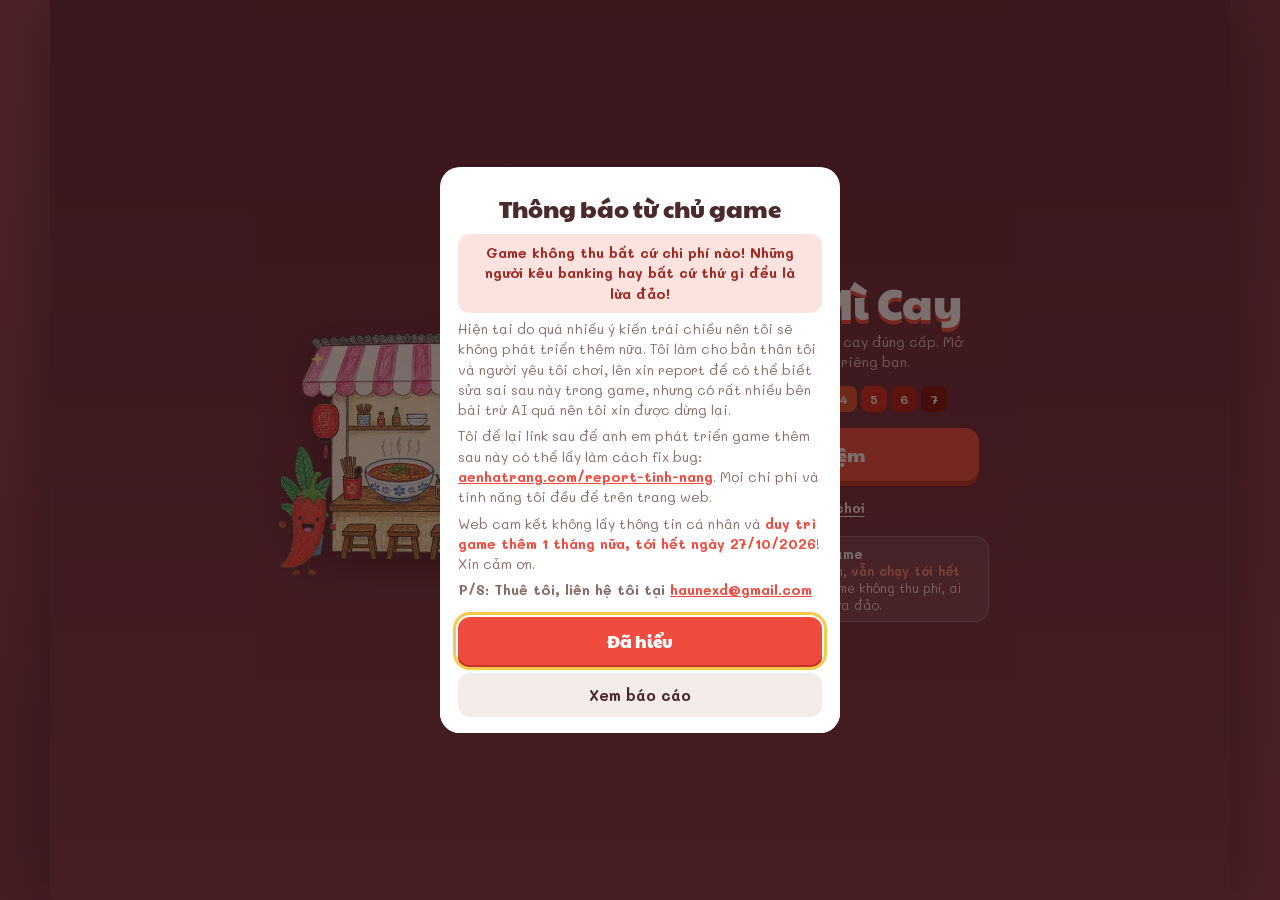
==== index.html @ 94d4a426 "add" ====
<!doctype html>
<!-- © 2026 Tiệm Mì Cay (aenhatrang.com). Mã nguồn game thuộc bản quyền của tác giả: không được sao chép, chỉnh sửa hay đăng lại ở nơi khác khi chưa được cho phép. -->
<html lang="vi">
    <head>
        <meta charset="utf-8">
        <meta name="viewport" content="width=device-width,initial-scale=1,viewport-fit=cover">
        <title>Tiệm Mì Cay - Game nấu mì cay, mở quán online miễn phí</title>
        <meta name="description" content="Chơi miễn phí, không cần tải: mở quán mì cay trên điện thoại, nấu đúng cấp cay 0–7, nhập hàng, thuê nhân viên, lên top bảng xếp hạng và thi Giải mì mỗi ngày.">
        <meta name="robots" content="index,follow,max-image-preview:large">
        <meta name="application-name" content="Tiệm Mì Cay">
        <meta name="theme-color" content="#5A2334">
        <meta property="og:type" content="website">
        <meta property="og:site_name" content="Tiệm Mì Cay">
        <meta property="og:locale" content="vi_VN">
        <meta property="og:title" content="Tiệm Mì Cay - Mở quán mì cay của riêng bạn">
        <meta property="og:description" content="Nấu mì đúng cấp cay cho khách, chiều khách khó tính, lên top bảng xếp hạng. Chơi miễn phí ngay trên điện thoại.">
        <meta property="og:image" content="https://aenhatrang.com/og.jpg?v=1">
        <meta property="og:image:type" content="image/jpeg">
        <meta property="og:image:width" content="1200">
        <meta property="og:image:height" content="630">
        <meta property="og:image:alt" content="Tiệm Mì Cay: tiệm mì nhỏ mái hiên hồng, bé ớt vẫy tay và thang cay từ 0 đến 7">
        <meta name="twitter:card" content="summary_large_image">
        <meta name="twitter:title" content="Tiệm Mì Cay - Mở quán mì cay của riêng bạn">
        <meta name="twitter:description" content="Nấu mì đúng cấp cay cho khách, chiều khách khó tính, lên top bảng xếp hạng. Chơi miễn phí ngay trên điện thoại.">
        <meta name="twitter:image" content="https://aenhatrang.com/og.jpg?v=1">
        <meta name="mobile-web-app-capable" content="yes">
        <meta name="apple-mobile-web-app-capable" content="yes">
        <meta name="apple-mobile-web-app-status-bar-style" content="black-translucent">
        <meta name="apple-mobile-web-app-title" content="Mì Cay">
        <link rel="manifest" href="/manifest.webmanifest">
        <link rel="icon" href="/icon-192.png" type="image/png">
        <link rel="apple-touch-icon" href="/apple-touch-icon.png">
        <link rel="preconnect" href="https://fonts.googleapis.com">
        <link rel="preconnect" href="https://fonts.gstatic.com" crossorigin>
        <link rel="stylesheet" href="https://fonts.googleapis.com/css2?family=Paytone+One&family=Mali:wght@400;500;600;700&display=swap">
        <link rel="stylesheet" href="./styles.css">
        <script type="application/ld+json">
            {
                "@context": "https://schema.org",
                "@graph": [
                    {
                        "@type": "WebSite",
                        "@id": "https://aenhatrang.com/#site",
                        "name": "Tiệm Mì Cay",
                        "alternateName": "Game Tiệm Mì Cay",
                        "url": "https://aenhatrang.com/",
                        "inLanguage": "vi"
                    },
                    {
                        "@type": "VideoGame",
                        "@id": "https://aenhatrang.com/#game",
                        "name": "Tiệm Mì Cay",
                        "url": "https://aenhatrang.com/",
                        "image": "https://aenhatrang.com/og.jpg?v=1",
                        "description": "Chơi miễn phí, không cần tải: mở quán mì cay trên điện thoại, nấu đúng cấp cay 0–7, nhập hàng, thuê nhân viên, lên top bảng xếp hạng và thi Giải mì mỗi ngày.",
                        "inLanguage": "vi",
                        "genre": [
                            "Mô phỏng",
                            "Quản lý quán ăn",
                            "Nấu ăn"
                        ],
                        "gamePlatform": [
                            "Trình duyệt web",
                            "Điện thoại",
                            "Máy tính"
                        ],
                        "applicationCategory": "GameApplication",
                        "operatingSystem": "Android, iOS, Windows, macOS",
                        "playMode": "SinglePlayer",
                        "isAccessibleForFree": true,
                        "offers": {
                            "@type": "Offer",
                            "price": 0,
                            "priceCurrency": "VND"
                        }
                    }
                ]
            }</script>
    </head>
    <body>
        <noscript>
            <div style="max-width:420px;margin:40px auto;padding:0 16px;font:16px/1.5 system-ui,sans-serif;color:#4A2A2A">
                <h1>Tiệm Mì Cay</h1>
                <p>Chơi miễn phí, không cần tải: mở quán mì cay trên điện thoại, nấu đúng cấp cay 0–7, nhập hàng, thuê nhân viên, lên top bảng xếp hạng và thi Giải mì mỗi ngày.</p>
                <p>Bật JavaScript trong trình duyệt để vào quán.</p>
            </div>
        </noscript>
        <svg width="0" height="0" style="position:absolute" aria-hidden="true">
            <defs>
                <linearGradient id="gSteel" x1="0" x2="1">
                    <stop offset="0" stop-color="#9AA6AB"/>
                    <stop offset=".35" stop-color="#E9EEF0"/>
                    <stop offset=".6" stop-color="#C3CCD0"/>
                    <stop offset="1" stop-color="#8A969B"/>
                </linearGradient>
                <linearGradient id="gSauce" x1="0" x2="1">
                    <stop offset="0" stop-color="#B51A12"/>
                    <stop offset=".4" stop-color="#E83A2C"/>
                    <stop offset="1" stop-color="#A3170F"/>
                </linearGradient>
            </defs>
        </svg>
        <div id="app">
            <header id="top" hidden></header>
            <main id="view"></main>
        </div>
        <div id="modal" hidden>
            <div id="card" role="dialog" aria-modal="true"></div>
        </div>
        <div id="toast" role="status" aria-live="polite"></div>
        <script src="./bootstrap.js"></script>
        <script src="./game.js"></script>
    </body>
</html>
---- styles.css ----
/* Extracted verbatim from the original HTML. */

:root {
                color-scheme: light;
                padding-top: env(safe-area-inset-top,0px);
                padding-bottom: env(safe-area-inset-bottom,0px)
            }

            body {
                margin: 0
            }

            img {
                max-width: 100%
            }

            [hidden] {
                display: none!important
            }

/* ---- next original style block ---- */

:root {
                color-scheme: light;
                --night: #7A3346;
                --night2: #5A2334;
                --tile: #FFF3F0;
                --tile-line: #F8E0DA;
                --paper: #FFFFFF;
                --ink: #4A2A2A;
                --ink2: #8A6A66;
                --chili: #EF4B3F;
                --chili-d: #C23328;
                --pink: #FFD6DC;
                --awn: #EF4B3F;
                --awn-d: #C23328;
                --gochu: #F0642D;
                --egg: #F7C948;
                --leaf: #4F9A48;
                --steel: #C9D1D4;
                --track: #F1E2DC;
                --steel-d: #8E9AA0;
                --ok: #3E9B4F;
                --warn: #D98A12;
                --bad: #C7362B;
                --r: 14px;
                --fd: 'Paytone One','Arial Rounded MT Bold','Trebuchet MS',system-ui,sans-serif;
                --fb: 'Mali','Be Vietnam Pro',system-ui,-apple-system,'Segoe UI',Roboto,sans-serif;
            }

            * {
                box-sizing: border-box;
                -webkit-tap-highlight-color: transparent
            }

            [hidden] {
                display: none!important
            }

            html,body {
                height: 100%;
                overflow: hidden;
                overscroll-behavior: none
            }

            body {
                margin: 0;
                background: var(--night);
                background-image: radial-gradient(circle at 20% 0%,#9A4658 0,transparent 55%),radial-gradient(circle at 90% 100%,#8B3B4F 0,transparent 50%);
                color: var(--ink);
                font-family: var(--fb);
                font-size: 14px;
                line-height: 1.45;
                touch-action: manipulation;
                -webkit-user-select: none;
                user-select: none
            }

            button {
                font-family: inherit;
                color: inherit;
                cursor: pointer;
                border: 0;
                background: none;
                padding: 0
            }

            button:focus-visible,input:focus-visible {
                outline: 3px solid var(--egg);
                outline-offset: 2px
            }

            /* hình trong game không kéo ra ngoài hay nhấn giữ để lưu được; ô nhập chữ vẫn nhấn giữ để dán như thường */
            img {
                -webkit-user-drag: none;
                user-drag: none
            }

            body {
                -webkit-touch-callout: none
            }

            input,textarea {
                -webkit-touch-callout: default
            }

            #app {
                max-width: 460px;
                margin: 0 auto;
                height: 100%;
                overflow: hidden;
                background: var(--tile);
                background-image: linear-gradient(var(--tile-line) 1px,transparent 1px),linear-gradient(90deg,var(--tile-line) 1px,transparent 1px);
                background-size: 28px 20px;
                position: relative;
                display: flex;
                flex-direction: column;
                box-shadow: 0 0 60px rgba(0,0,0,.45)
            }

            /* top bar */
            #top {
                position: relative;
                flex: none;
                z-index: 20;
                display: grid;
                grid-template-columns: minmax(max-content,1fr) auto minmax(0,1fr);
                align-items: center;
                gap: 8px;
                padding: 4px 10px;
                background: var(--night2);
                color: #FBEDE6
            }

            #top .l {
                display: flex;
                align-items: center;
                gap: 8px;
                min-width: 0
            }

            /* chữ Ngày luôn một dòng và cột trái không bao giờ hẹp hơn chữ: trước đây cột tiền ở giữa co giãn theo số đang chạy
   làm "Ngày 20" lúc xuống dòng lúc không, thanh trên giật. Thiếu chỗ thì cột đánh giá bên phải rút gọn (…) */
            #top .day {
                font-family: var(--fd);
                font-size: 17px;
                line-height: 1;
                white-space: nowrap
            }

            #top .l>div {
                min-width: 0
            }

            #top .sub {
                font-size: 11.5px;
                opacity: .8;
                font-variant-numeric: tabular-nums;
                white-space: nowrap;
                overflow: hidden;
                text-overflow: ellipsis
            }

            #top .money {
                font-family: var(--fd);
                font-size: 21px;
                color: var(--egg);
                font-variant-numeric: tabular-nums;
                text-align: center;
                line-height: 1;
                min-width: 5.2em;
                white-space: nowrap
            }

            #top .money small {
                display: block;
                font-family: var(--fb);
                font-size: 10px;
                color: #FBEDE6;
                opacity: .7;
                letter-spacing: .06em;
                text-transform: uppercase;
                font-weight: 600
            }

            #top .r {
                text-align: right;
                font-size: 12px;
                min-width: 0;
                white-space: nowrap;
                overflow: hidden;
                text-overflow: ellipsis
            }

            #top .stars {
                color: var(--egg);
                font-size: 14px;
                letter-spacing: 1px
            }

            .ibtn {
                width: 38px;
                height: 38px;
                border-radius: 50%;
                display: grid;
                place-items: center;
                background: rgba(255,255,255,.1);
                flex: none
            }

            .ibtn svg {
                width: 18px;
                height: 18px
            }

            #view {
                flex: 1;
                min-height: 0;
                display: flex;
                flex-direction: column;
                overflow-x: hidden;
                overflow-y: auto;
                overscroll-behavior: contain
            }

            /* sign */
            .sign {
                flex: none;
                margin: 10px 12px 0;
                position: relative;
                border-radius: 22px 22px 14px 14px;
                background: var(--awn);
                color: #fff;
                padding: 12px 14px 16px;
                overflow: hidden;
                box-shadow: 0 6px 0 var(--awn-d)
            }

            .sign::after {
                content: "";
                position: absolute;
                left: 0;
                right: 0;
                bottom: 0;
                height: 10px;
                background: radial-gradient(circle at 10px 10px,var(--tile) 9px,transparent 9.5px) 0 0/20px 10px repeat-x
            }

            .sign .masc {
                position: absolute;
                right: 10px;
                bottom: 6px;
                width: 64px;
                height: 76px;
                animation: bob 2.6s ease-in-out infinite;
                z-index: 1
            }

            .sign::before {
                content: "";
                position: absolute;
                inset: 0;
                background: repeating-linear-gradient(90deg,rgba(255,255,255,.07) 0 18px,transparent 18px 36px)
            }

            .sign .lanterns {
                position: absolute;
                right: 84px;
                top: 0;
                display: flex;
                gap: 10px
            }

            .sign h1 {
                position: relative;
                margin: 0;
                font-family: var(--fd);
                font-weight: 400;
                font-size: clamp(24px,7.4vw,30px);
                line-height: 1.05;
                letter-spacing: .01em;
                text-shadow: 0 3px 0 var(--awn-d);
                text-wrap: balance;
                max-width: 70%;
                overflow-wrap: anywhere
            }

            .sign p {
                position: relative;
                margin: 4px 0 0;
                font-size: 12.5px;
                opacity: .92
            }

            .sign .ren {
                position: relative;
                margin-top: 8px;
                font-size: 12px;
                font-weight: 600;
                background: rgba(0,0,0,.18);
                padding: 4px 10px;
                border-radius: 99px
            }

            .evc {
                flex: none;
                margin: 8px 12px 0;
                display: flex;
                gap: 10px;
                align-items: flex-start;
                background: #FFF6D9;
                border: 1.5px solid #EFD58A;
                border-radius: 12px;
                padding: 9px 12px
            }

            .evc b {
                display: block;
                font-size: 13px
            }

            .evc small {
                font-size: 12px;
                color: var(--ink2)
            }

            .evc .dot {
                flex: none;
                width: 10px;
                height: 10px;
                border-radius: 50%;
                background: var(--warn);
                margin-top: 5px
            }

            /* tabs */
            .tabs {
                display: grid;
                grid-template-columns: repeat(3,minmax(0,1fr));
                gap: 5px;
                margin: 10px 12px 0;
                flex: none
            }

            .tabs::-webkit-scrollbar {
                display: none
            }

            .tab {
                min-width: 0;
                padding: 8px 4px;
                border-radius: 10px;
                font-weight: 700;
                font-size: 13px;
                color: var(--ink2);
                background: rgba(255,255,255,.6);
                text-align: center;
                white-space: nowrap;
                overflow: hidden;
                text-overflow: ellipsis
            }

            .tab.on {
                background: var(--paper);
                color: var(--chili);
                box-shadow: inset 0 -3px 0 var(--chili)
            }

            .tabbody {
                margin: 8px 12px 0;
                background: var(--paper);
                border-radius: var(--r);
                padding: 12px;
                flex: 1 1 0;
                min-width: 0;
                min-height: 150px;
                overflow-y: auto;
                overscroll-behavior: contain
            }

            .tabbody h3 {
                font-family: var(--fd);
                font-weight: 400;
                font-size: 16px;
                margin: 14px 0 6px;
                color: var(--ink)
            }

            .tabbody h3:first-child {
                margin-top: 2px
            }

            .note {
                font-size: 12.5px;
                color: var(--ink2);
                margin: 0 0 8px
            }

            .row {
                display: flex;
                align-items: center;
                gap: 10px;
                padding: 9px 0;
                border-bottom: 1px dashed #E6DDD8
            }

            .row:last-child {
                border-bottom: 0
            }

            .rart {
                width: 44px;
                height: 36px;
                flex: none;
                display: grid;
                place-items: center;
                background: #F3F5F5;
                border-radius: 10px
            }

            .rart svg {
                width: 40px;
                height: 32px
            }

            .rinfo {
                flex: 1;
                min-width: 0
            }

            .rinfo b {
                display: block;
                font-size: 14px;
                overflow-wrap: anywhere
            }

            .rinfo small {
                display: block;
                font-size: 12px;
                color: var(--ink2)
            }

            .rinfo .exp {
                color: var(--bad);
                font-weight: 600
            }

            .qty {
                display: flex;
                align-items: center;
                gap: 6px;
                flex: none
            }

            .qty button {
                width: 38px;
                height: 38px;
                border-radius: 10px;
                background: #F3ECE8;
                font-size: 20px;
                font-weight: 700;
                line-height: 1;
                -webkit-touch-callout: none
            }

            .qty button.p {
                background: var(--chili);
                color: #fff
            }

            .qty span {
                min-width: 40px;
                text-align: center;
                font-weight: 800;
                font-variant-numeric: tabular-nums
            }

            .qty span.z {
                color: #C2B6B0;
                font-weight: 600
            }

            /* ô gõ số phần muốn nhập: chữ 16px để iPhone không phóng to trang khi chạm vào */
            .qty .qin {
                width: 48px;
                height: 38px;
                box-sizing: border-box;
                border-radius: 10px;
                border: 1.5px solid #EBD5CC;
                background: #fff;
                color: var(--ink);
                text-align: center;
                font: inherit;
                font-size: 16px;
                font-weight: 800;
                font-variant-numeric: tabular-nums;
                padding: 0;
                -moz-appearance: textfield;
                appearance: textfield
            }

            .qty .qin::placeholder {
                color: #C2B6B0;
                font-weight: 600
            }

            .qty .qin::-webkit-outer-spin-button,.qty .qin::-webkit-inner-spin-button {
                -webkit-appearance: none;
                margin: 0
            }

            .qty .qin:focus {
                outline: none;
                border-color: var(--chili)
            }

            .warn {
                color: var(--bad);
                font-weight: 600
            }

            .sbtn {
                padding: 8px 12px;
                border-radius: 10px;
                background: #F3ECE8;
                font-weight: 700;
                font-size: 13px;
                flex: none
            }

            .sbtn.pri {
                background: var(--chili);
                color: #fff
            }

            .sbtn[disabled] {
                opacity: .45;
                cursor: default
            }

            .upg .rinfo small {
                white-space: normal
            }

            .chip {
                display: inline-block;
                padding: 2px 8px;
                border-radius: 99px;
                background: #EAF5EA;
                color: var(--ok);
                font-size: 11.5px;
                font-weight: 700
            }

            .dock {
                flex: none;
                position: relative;
                padding: 10px 12px 8px;
                z-index: 15
            }

            .big {
                width: 100%;
                padding: 14px;
                border-radius: 14px;
                background: var(--chili);
                color: #fff;
                font-family: var(--fd);
                font-size: 18px;
                box-shadow: 0 5px 0 var(--chili-d);
                transition: transform .08s
            }

            .big:active {
                transform: translateY(3px);
                box-shadow: 0 2px 0 var(--chili-d)
            }

            .big[disabled] {
                background: #B9A9A3;
                box-shadow: 0 5px 0 #8F7F79;
                cursor: default
            }

            .dockNote {
                margin: 6px 0 0;
                text-align: center;
                font-size: 12px;
                color: var(--ink2)
            }

            /* reviews */
            .rvhead {
                display: flex;
                align-items: center;
                gap: 14px;
                padding: 4px 0 10px;
                border-bottom: 1px solid #EEE6E2
            }

            .rvhead .num {
                font-family: var(--fd);
                font-size: 40px;
                line-height: 1
            }

            .rv {
                display: flex;
                gap: 10px;
                padding: 10px 0;
                border-bottom: 1px dashed #E6DDD8
            }

            .rv .av {
                width: 40px;
                height: 40px;
                flex: none;
                border-radius: 50%;
                background: #FBE9E3;
                overflow: hidden
            }

            .rv .av svg {
                width: 40px;
                height: 40px
            }

            .rv b {
                font-size: 13px
            }

            .rv .st {
                color: var(--egg);
                font-size: 12px;
                letter-spacing: 1px;
                margin-left: 4px
            }

            .rv p {
                margin: 2px 0 0;
                font-size: 13px
            }

            .rv small {
                color: var(--ink2);
                font-size: 11.5px
            }

            table.book {
                width: 100%;
                border-collapse: collapse;
                font-size: 13px;
                font-variant-numeric: tabular-nums
            }

            .book th {
                text-align: right;
                font-size: 11px;
                color: var(--ink2);
                font-weight: 600;
                text-transform: uppercase;
                letter-spacing: .05em;
                padding: 6px 4px;
                border-bottom: 1px solid #EEE6E2
            }

            .book th:first-child,.book td:first-child {
                text-align: left
            }

            .book td {
                text-align: right;
                padding: 7px 4px;
                border-bottom: 1px dashed #EEE6E2
            }

            .pos {
                color: var(--ok);
                font-weight: 700
            }

            .neg {
                color: var(--bad);
                font-weight: 700
            }

            /* ---------- SELL ---------- */
            .sell {
                flex: 1 0 auto;
                display: flex;
                flex-direction: column;
                gap: 6px;
                padding: 6px 8px 8px;
                position: relative
            }

            .street {
                flex: none;
                position: relative;
                border-radius: 18px;
                background: linear-gradient(var(--sk1,#8A4257),var(--sk2,#5A2334));
                padding: 19px 6px 3px;
                overflow: hidden
            }

            .street .awn {
                position: absolute;
                left: 0;
                right: 0;
                top: 0;
                height: 16px;
                background: repeating-linear-gradient(90deg,var(--awn) 0 20px,#fff 20px 40px);
                -webkit-mask: radial-gradient(circle at 10px 6px,#000 10px,transparent 10.5px) 0 0/20px 16px repeat-x,linear-gradient(#000 0 6px,transparent 6px);
                mask: radial-gradient(circle at 10px 6px,#000 10px,transparent 10.5px) 0 0/20px 16px repeat-x,linear-gradient(#000 0 6px,transparent 6px)
            }

            .street .lights {
                position: absolute;
                left: 6px;
                right: 6px;
                top: 15px;
                height: 6px;
                background: radial-gradient(circle,#FFE38A 2.5px,transparent 3px) 0 0/22px 6px repeat-x;
                animation: twinkle 1.6s steps(2) infinite
            }

            .lane {
                position: relative;
                display: grid;
                grid-template-columns: repeat(var(--n,3),minmax(0,1fr));
                gap: 4px;
                min-height: 68px
            }

            .cust {
                position: relative;
                display: flex;
                flex-direction: column;
                align-items: center;
                gap: 2px;
                padding: 2px 2px 3px;
                border-radius: 12px
            }

            .cust.on {
                background: rgba(255,255,255,.13)
            }

            .cust .ring {
                position: relative;
                width: 52px;
                height: 52px;
                animation: bob 2.4s ease-in-out infinite
            }

            .cust:nth-child(2) .ring {
                animation-delay: .4s
            }

            .cust:nth-child(3) .ring {
                animation-delay: .8s
            }

            .cust:nth-child(4) .ring {
                animation-delay: 1.2s
            }

            .cust .ring svg.pr {
                position: absolute;
                inset: 0;
                transform: rotate(-90deg)
            }

            .cust .ring .face {
                position: absolute;
                inset: 4px;
                border-radius: 50%;
                overflow: hidden;
                background: #FBE9E3
            }

            .cust .ring .face svg {
                width: 100%;
                height: 100%
            }

            .cust .nm {
                font-size: 11px;
                color: #FBEDE6;
                max-width: 100%;
                overflow: hidden;
                text-overflow: ellipsis;
                white-space: nowrap;
                font-weight: 600
            }

            .cust .tag {
                position: absolute;
                top: -2px;
                right: 0;
                font-size: 9.5px;
                font-weight: 800;
                background: var(--egg);
                color: var(--ink);
                padding: 1px 5px;
                border-radius: 6px
            }

            .cust .cnt {
                position: absolute;
                bottom: 17px;
                right: 2px;
                font-size: 10px;
                font-weight: 800;
                background: #fff;
                color: var(--chili);
                padding: 0 5px;
                border-radius: 6px
            }

            .cust.angry {
                animation: shake .3s
            }

            .empty {
                display: grid;
                place-items: center;
                color: rgba(251,237,230,.35);
                font-size: 11px;
                border: 1.5px dashed rgba(251,237,230,.18);
                border-radius: 12px;
                min-height: 66px
            }

            @keyframes walk {
                from {
                    transform: translateX(30px);
                    opacity: 0
                }

                to {
                    transform: none;
                    opacity: 1
                }
            }

            @keyframes shake {
                25% {
                    transform: translateX(-5px)
                }

                75% {
                    transform: translateX(5px)
                }
            }

            .rain {
                position: absolute;
                inset: 0;
                pointer-events: none;
                background: repeating-linear-gradient(105deg,transparent 0 14px,rgba(200,225,255,.25) 14px 15px);
                background-size: 40px 40px;
                animation: rain .5s linear infinite
            }

            @keyframes rain {
                to {
                    background-position: -10px 40px
                }
            }

            .bubble {
                flex: none;
                background: var(--paper);
                border-radius: 16px;
                padding: 7px 10px 12px;
                display: grid;
                grid-template-columns: 62px minmax(0,1fr);
                gap: 4px 8px;
                align-items: center;
                align-content: center;
                position: relative;
                min-height: 76px;
                box-shadow: 0 2px 0 #D5DCDA
            }

            .bubble::before {
                content: "";
                position: absolute;
                top: -8px;
                left: var(--tip,40px);
                border: 8px solid transparent;
                border-top: 0;
                border-bottom-color: var(--paper)
            }

            .bubble .mb {
                grid-row: 1/3
            }

            .bubble .mb svg {
                width: 62px;
                height: 46px;
                display: block
            }

            .bubble .say {
                font-size: 13px;
                line-height: 1.35;
                min-width: 0;
                overflow-wrap: anywhere
            }

            .bubble .say b {
                color: var(--chili)
            }

            .bubble .pat {
                position: absolute;
                left: 12px;
                right: 12px;
                bottom: 5px;
                display: flex
            }

            .bubble .pat .bar {
                height: 4px
            }

            .bar {
                flex: 1;
                height: 8px;
                border-radius: 99px;
                background: #EFE8E4;
                overflow: hidden
            }

            .bar i {
                display: block;
                height: 100%;
                border-radius: 99px;
                background: var(--ok);
                transition: width .3s linear,background .3s
            }

            .bubble .idle {
                grid-column: 1/-1;
                text-align: center;
                color: var(--ink2);
                font-size: 13px
            }

            .cups {
                grid-column: 2;
                display: flex;
                gap: 4px;
                flex-wrap: wrap
            }

            .cups button {
                font-size: 11px;
                font-weight: 700;
                padding: 2px 9px;
                border-radius: 99px;
                background: #F3ECE8
            }

            .cups button.cur {
                background: var(--chili);
                color: #fff
            }

            .cups button.dn {
                background: #EAF5EA;
                color: var(--ok);
                text-decoration: line-through
            }

            .hint {
                position: absolute;
                top: 5px;
                left: 50%;
                transform: translateX(-50%);
                z-index: 2;
                width: max-content;
                max-width: calc(100% - 12px);
                margin: 0;
                font-size: 11.5px;
                line-height: 1.25;
                font-weight: 700;
                color: #fff;
                background: #3F7FBF;
                border-radius: 9px;
                padding: 3px 8px;
                text-align: center;
                box-shadow: 0 2px 0 rgba(0,0,0,.12);
                pointer-events: none
            }

            .kitchen {
                flex: 1 0 auto;
                background: linear-gradient(#F4F0F6,#DCDDEA);
                border-radius: 18px;
                padding: 6px;
                display: flex;
                flex-direction: column;
                gap: 6px;
                box-shadow: inset 0 2px 0 rgba(255,255,255,.8),0 4px 0 #BDBCD0
            }

            .lbl {
                font-size: 10.5px;
                font-weight: 800;
                letter-spacing: .08em;
                text-transform: uppercase;
                color: #56646A
            }

            .r1 {
                display: flex;
                gap: 8px;
                align-items: stretch
            }

            .st {
                position: relative;
                display: flex;
                flex-direction: column;
                align-items: center;
                justify-content: flex-end;
                gap: 2px;
                border-radius: 12px;
                padding: 3px 2px 4px;
                background: rgba(255,255,255,.35);
                transition: transform .08s
            }

            .st:active {
                transform: scale(.95)
            }

            .st .t {
                font-size: 11px;
                font-weight: 700;
                line-height: 1.1;
                text-align: center
            }

            .st .n {
                position: absolute;
                top: 3px;
                right: 3px;
                min-width: 20px;
                height: 20px;
                border-radius: 10px;
                background: #fff;
                font-size: 11px;
                font-weight: 800;
                display: grid;
                place-items: center;
                padding: 0 5px;
                box-shadow: 0 1px 0 rgba(0,0,0,.15);
                font-variant-numeric: tabular-nums
            }

            .st .n.z {
                background: var(--bad);
                color: #fff
            }

            .stack {
                width: 64px;
                flex: none
            }

            .stack svg {
                width: 56px;
                height: 52px
            }

            .broths {
                flex: 1;
                min-width: 0;
                display: grid;
                grid-template-columns: repeat(auto-fit,minmax(54px,1fr));
                gap: 6px
            }

            .broths .st svg {
                width: 50px;
                height: 42px
            }

            .r2 {
                display: grid;
                grid-template-columns: 96px 1fr 60px;
                gap: 6px;
                align-items: stretch;
                flex: 1 0 auto
            }

            .pots {
                display: flex;
                flex-direction: column;
                justify-content: center;
                gap: 5px;
                min-width: 0
            }

            .npot {
                display: grid;
                grid-template-columns: 36px minmax(0,1fr);
                grid-template-rows: 1fr 1fr;
                align-items: center;
                column-gap: 5px;
                row-gap: 2px;
                padding: 5px 6px;
                min-height: 50px
            }

            .npot svg {
                width: 78px;
                height: 50px
            }

            .gauge {
                position: relative;
                width: 84px;
                height: 10px;
                border-radius: 99px;
                background: linear-gradient(90deg,#F4E4A8 0 50%,#5DBB63 50% 78%,#E3583F 78% 100%);
                box-shadow: inset 0 0 0 1.5px rgba(0,0,0,.18)
            }

            .gauge i {
                position: absolute;
                top: -3px;
                left: 0;
                width: 4px;
                height: 16px;
                margin-left: -2px;
                border-radius: 2px;
                background: var(--ink);
                transition: left .1s linear
            }

            .npot .t {
                margin-top: 2px
            }

            .npot.cook .t {
                color: var(--chili)
            }

            .work {
                position: relative;
                border-radius: 14px;
                background: radial-gradient(ellipse at 50% 80%,#F7F9F9,#E3E8EA);
                display: flex;
                flex-direction: column;
                align-items: center;
                justify-content: center;
                padding: 2px 4px;
                min-height: 96px;
                flex: 1 1 auto;
                min-width: 0;
                overflow: hidden;
                box-shadow: inset 0 0 0 2px rgba(255,255,255,.8)
            }

            .work svg.bowl {
                flex: 1 1 0;
                min-height: 0;
                width: 100%;
                max-width: 240px;
                height: auto
            }

            .work .ph {
                font-size: 12.5px;
                color: #6A777C;
                text-align: center;
                font-weight: 600;
                padding: 10px
            }

            .work .meta {
                font-size: 11.5px;
                font-weight: 700;
                color: #56646A;
                text-align: center;
                min-height: 16px
            }

            .chili {
                flex: 1 1 auto;
                min-height: 84px;
                padding: 4px 2px 5px;
                justify-content: center
            }

            .chili svg {
                width: 40px;
                height: 86px
            }

            .chili .lv {
                font-family: var(--fd);
                font-size: 16px;
                color: var(--chili);
                line-height: 1
            }

            .trays {
                flex: none;
                display: grid;
                grid-template-columns: repeat(5,minmax(0,1fr));
                gap: 5px
            }

            .tray {
                padding: 4px 2px 5px;
                background: linear-gradient(#F2F5F6,#D6DDE0);
                box-shadow: inset 0 0 0 1.5px #AAB6BB
            }

            .tray svg {
                width: 54px;
                height: 38px
            }

            .tray.in {
                box-shadow: inset 0 0 0 2.5px var(--ok)
            }

            .mid,.side {
                display: flex;
                flex-direction: column;
                gap: 6px;
                min-width: 0
            }

            .trash {
                flex: none;
                height: 44px;
                border-radius: 12px;
                background: #56646A;
                color: #fff;
                font-weight: 700;
                font-size: 11px;
                line-height: 1.1;
                padding: 3px 2px;
                display: flex;
                flex-direction: column;
                align-items: center;
                justify-content: center;
                gap: 2px
            }

            .trash svg {
                width: 18px;
                height: 18px
            }

            .serve {
                flex: none;
                height: 44px;
                border-radius: 12px;
                background: var(--ok);
                color: #fff;
                font-family: var(--fd);
                font-size: 17px;
                padding: 0 10px;
                box-shadow: 0 4px 0 #2B7539;
                display: flex;
                align-items: center;
                justify-content: center;
                gap: 8px
            }

            .serve svg {
                width: 22px;
                height: 22px
            }

            .serve:active,.trash:active {
                transform: translateY(2px)
            }

            .steam path {
                animation: steam 2.4s ease-in-out infinite;
                opacity: 0
            }

            .steam path:nth-child(2) {
                animation-delay: .8s
            }

            .steam path:nth-child(3) {
                animation-delay: 1.6s
            }

            @keyframes steam {
                0% {
                    opacity: 0;
                    transform: translateY(8px)
                }

                40% {
                    opacity: .55
                }

                100% {
                    opacity: 0;
                    transform: translateY(-10px)
                }
            }

            .bub circle {
                animation: bub 1s ease-in infinite
            }

            .bub circle:nth-child(2) {
                animation-delay: .35s
            }

            .bub circle:nth-child(3) {
                animation-delay: .7s
            }

            @keyframes bub {
                0% {
                    transform: translateY(4px);
                    opacity: 0
                }

                50% {
                    opacity: 1
                }

                100% {
                    transform: translateY(-4px);
                    opacity: 0
                }
            }

            .fly {
                position: absolute;
                z-index: 30;
                pointer-events: none;
                font-family: var(--fd);
                font-size: 17px;
                color: #fff;
                background: var(--ok);
                padding: 2px 10px;
                border-radius: 99px;
                animation: fly 1.2s ease-out forwards;
                white-space: nowrap
            }

            .fly.b {
                background: var(--bad)
            }

            @keyframes fly {
                0% {
                    opacity: 0;
                    transform: translate(-50%,6px)
                }

                15% {
                    opacity: 1;
                    transform: translate(-50%,0)
                }

                100% {
                    opacity: 0;
                    transform: translate(-50%,-36px)
                }
            }

            /* modal + toast */
            #modal {
                position: fixed;
                inset: 0;
                z-index: 50;
                background: rgba(36,16,12,.6);
                display: flex;
                align-items: center;
                justify-content: center;
                padding: calc(16px + env(safe-area-inset-top,0px)) 16px calc(16px + env(safe-area-inset-bottom,0px))
            }

            /* thẻ cao tối đa bằng khung modal (luôn vừa phần màn hình đang thấy, kể cả trình duyệt không hiểu dvh), dài hơn thì cuộn bên trong */
            #card {
                width: 100%;
                max-width: 400px;
                max-height: 100%;
                overflow: auto;
                overscroll-behavior: contain;
                background: var(--paper);
                border-radius: 20px;
                padding: 20px 18px 16px;
                text-align: center;
                animation: pop .2s ease-out
            }

            @keyframes pop {
                from {
                    transform: scale(.92);
                    opacity: 0
                }
            }

            #card h2 {
                font-family: var(--fd);
                font-weight: 400;
                font-size: 24px;
                margin: 4px 0 8px;
                text-wrap: balance
            }

            #card p {
                margin: 6px 0;
                color: var(--ink2);
                text-wrap: pretty
            }

            /* hàng nút dính dưới đáy thẻ: thẻ dài tới đâu cũng thấy nút đi tiếp; thẻ nhiều nút (menu tạm dừng) thì nằm yên cuối thẻ */
            #card .btns {
                display: flex;
                flex-direction: column;
                gap: 8px;
                margin: 4px -18px -16px;
                padding: 10px 18px 16px;
                position: sticky;
                bottom: -16px;
                z-index: 2;
                background: var(--paper)
            }

            #card .btns.many {
                position: static
            }

            #card.ovf .btns:not(.many) {
                box-shadow: 0 -12px 14px -14px rgba(60,30,20,.55)
            }

            #card .bill {
                margin: 8px 0 0;
                text-align: left;
                border: 1.5px solid #F0E4DF;
                border-radius: 12px;
                background: #FFFCFB
            }

            #card .bill summary {
                list-style: none;
                cursor: pointer;
                display: flex;
                justify-content: space-between;
                align-items: center;
                gap: 8px;
                padding: 9px 12px;
                font-size: 13.5px;
                font-weight: 700;
                color: var(--ink2)
            }

            #card .bill summary::-webkit-details-marker {
                display: none
            }

            #card .bill summary::after {
                content: "";
                width: 7px;
                height: 7px;
                margin: -4px 3px 0;
                border: solid currentColor;
                border-width: 0 2px 2px 0;
                transform: rotate(45deg);
                transition: transform .15s
            }

            #card .bill[open] summary::after {
                margin-top: 4px;
                transform: rotate(-135deg)
            }

            #card .bill[open] summary {
                border-bottom: 1px dashed #F0E4DF
            }

            #card .bill[open] .bo,#card .bill:not([open]) .bc {
                display: none
            }

            #card .bill .ledger {
                padding: 2px 12px 10px
            }

            #card .news {
                text-align: left;
                margin: 10px 0 0;
                padding-left: 20px;
                display: grid;
                gap: 6px;
                font-size: 14px;
                color: var(--ink2)
            }

            #card .news b {
                color: var(--ink)
            }

            /* điều khoản chơi: chữ canh trái, ô đồng ý nằm chung hàng nút dính đáy thẻ nên lúc nào cũng thấy */
            #card .tbody {
                text-align: left;
                margin-top: 6px
            }

            #card .tbody h3 {
                font: 400 15px/1.3 var(--fd);
                color: var(--ink);
                margin: 14px 0 4px
            }

            #card .tbody p {
                font-size: 13.5px;
                line-height: 1.5;
                margin: 4px 0
            }

            #card .tbody a {
                color: var(--chili-d);
                font-weight: 700;
                overflow-wrap: anywhere
            }

            #card .tbody ul {
                margin: 4px 0;
                padding-left: 20px;
                font-size: 13.5px;
                line-height: 1.5;
                color: var(--ink2)
            }

            #card .agree {
                display: flex;
                gap: 10px;
                align-items: flex-start;
                text-align: left;
                font-size: 13px;
                line-height: 1.4;
                color: var(--ink);
                cursor: pointer
            }

            #card .agree input[type=checkbox] {
                width: 20px;
                height: 20px;
                flex: none;
                margin: 1px 0 0;
                padding: 0;
                border: 0;
                accent-color: var(--chili)
            }

            #card .btns button:disabled {
                opacity: .5;
                cursor: not-allowed
            }

            #card .btns button {
                padding: 12px;
                border-radius: 12px;
                font-weight: 700;
                background: #F3ECE8;
                font-size: 15px
            }

            #card .btns button.pri {
                background: var(--chili);
                color: #fff;
                font-family: var(--fd);
                font-weight: 400;
                font-size: 17px;
                box-shadow: 0 4px 0 var(--chili-d)
            }

            #card input {
                width: 100%;
                padding: 12px;
                border-radius: 12px;
                border: 2px solid #E6DDD8;
                font: inherit;
                font-size: 16px;
                margin-top: 6px;
                -webkit-user-select: text;
                user-select: text
            }

            .kpis {
                display: grid;
                grid-template-columns: repeat(3,1fr);
                gap: 8px;
                margin: 12px 0
            }

            .kpis div {
                background: #F7F3F1;
                border-radius: 12px;
                padding: 8px 4px
            }

            .kpis b {
                display: block;
                font-family: var(--fd);
                font-weight: 400;
                font-size: 22px;
                line-height: 1.1
            }

            .kpis small {
                font-size: 11px;
                color: var(--ink2)
            }

            .ledger {
                text-align: left;
                font-size: 14px;
                font-variant-numeric: tabular-nums
            }

            .ledger div {
                display: flex;
                justify-content: space-between;
                gap: 10px;
                padding: 5px 2px;
                border-bottom: 1px dashed #EEE6E2
            }

            .ledger div>span:last-child {
                white-space: nowrap
            }

            .ledger .tot {
                font-weight: 800;
                border-bottom: 0;
                border-top: 1.5px solid #E6DDD8;
                margin-top: 4px
            }

            .ledger .sm {
                font-size: 12.5px;
                color: var(--ink2)
            }

            .lvup {
                background: #FFF6D9;
                border-radius: 10px;
                padding: 8px 10px;
                color: var(--ink)!important;
                font-size: 13px
            }

            .steps {
                text-align: left;
                display: flex;
                flex-direction: column;
                gap: 10px;
                margin: 10px 0
            }

            .steps div {
                display: grid;
                grid-template-columns: 30px 1fr;
                gap: 10px;
                align-items: start
            }

            .steps i {
                font-style: normal;
                width: 30px;
                height: 30px;
                border-radius: 50%;
                background: var(--chili);
                color: #fff;
                font-family: var(--fd);
                display: grid;
                place-items: center
            }

            .steps b {
                display: block
            }

            .steps span {
                font-size: 13px;
                color: var(--ink2)
            }

            #toast {
                position: fixed;
                left: 50%;
                bottom: calc(92px + env(safe-area-inset-bottom,0px));
                transform: translateX(-50%);
                z-index: 60;
                background: var(--night2);
                color: #fff;
                padding: 9px 14px;
                border-radius: 12px;
                font-size: 13px;
                font-weight: 600;
                max-width: min(420px,calc(100% - 32px));
                text-align: center;
                opacity: 0;
                pointer-events: none;
                transition: opacity .2s
            }

            #toast.on {
                opacity: 1
            }

            body.selling #toast {
                top: calc(3px + env(safe-area-inset-top,0px));
                bottom: auto;
                min-height: 40px;
                max-width: min(420px,calc(100% - 16px))
            }

            /* splash */
            .splash {
                flex: 1 0 auto;
                display: flex;
                flex-direction: column;
                align-items: center;
                justify-content: center;
                gap: 8px;
                padding: 20px 20px 24px;
                text-align: center;
                background: linear-gradient(var(--night2),var(--night));
                color: #FBEDE6
            }

            .splash .bw {
                width: 230px;
                max-width: 80%
            }

            .splash h1 {
                font-family: var(--fd);
                font-weight: 400;
                font-size: clamp(32px,11vw,44px);
                overflow-wrap: anywhere;
                line-height: 1;
                margin: 6px 0 0;
                color: #fff;
                text-shadow: 0 4px 0 var(--chili)
            }

            .splash p {
                margin: 0;
                max-width: 30ch;
                opacity: .85
            }

            .splash .scale {
                display: flex;
                gap: 4px;
                margin: 6px 0 8px
            }

            .splash .scale span {
                width: 26px;
                height: 26px;
                border-radius: 8px;
                display: grid;
                place-items: center;
                font-weight: 800;
                font-size: 12px;
                color: #fff
            }

            .splash .big {
                max-width: 300px
            }

            .splash .ghost {
                color: #FBEDE6;
                font-weight: 700;
                padding: 10px 14px;
                text-decoration: underline;
                text-underline-offset: 3px
            }

            /* lời nhắn từ chủ game: nút nhỏ ở màn đầu và thẻ đọc đầy đủ */
            .splash .byeb {
                display: flex;
                align-items: center;
                gap: 10px;
                max-width: 320px;
                margin-top: 2px;
                padding: 9px 14px;
                border-radius: 14px;
                background: rgba(255,255,255,.1);
                box-shadow: inset 0 0 0 1px rgba(255,255,255,.18);
                color: #FBE3D8;
                font-size: 12.5px;
                line-height: 1.35;
                text-align: left
            }

            .splash .byeb i {
                flex: none;
                width: 9px;
                height: 9px;
                border-radius: 50%;
                background: #F7C948;
                box-shadow: 0 0 0 4px rgba(247,201,72,.2)
            }

            .splash .byeb b {
                display: block;
                color: #fff;
                font-size: 13px
            }

            .splash .byeb .keep {
                color: #FF8A7D;
                font-weight: 700;
                font-style: normal
            }

            #card .bye .keep {
                color: var(--chili)
            }

            #card .bye p {
                text-align: left
            }

            #card .bye a {
                color: var(--chili);
                font-weight: 700;
                overflow-wrap: anywhere
            }

            #card .bye .ps {
                font-weight: 700
            }

            #card .bye .scam {
                background: #FDE3E0;
                color: #9E2A21;
                border-radius: 12px;
                padding: 9px 12px;
                font-weight: 700;
                text-align: center
            }

            @keyframes bob {
                50% {
                    transform: translateY(-3px)
                }
            }

            @keyframes twinkle {
                50% {
                    opacity: .45
                }
            }

            .heart {
                position: fixed;
                z-index: 31;
                pointer-events: none;
                width: 18px;
                height: 18px;
                animation: heart 1.3s ease-out forwards
            }

            @keyframes heart {
                0% {
                    opacity: 0;
                    transform: translate(0,0) scale(.4)
                }

                20% {
                    opacity: 1;
                    transform: translate(var(--dx),-10px) scale(1)
                }

                100% {
                    opacity: 0;
                    transform: translate(calc(var(--dx)*1.8),-70px) scale(.8)
                }
            }

            .apps {
                flex: none;
                display: flex;
                gap: 6px;
                overflow-x: auto;
                scrollbar-width: none;
                padding: 0;
                min-height: 46px
            }

            .apps::-webkit-scrollbar {
                display: none
            }

            .apps .ttl {
                flex: none;
                display: flex;
                flex-direction: column;
                justify-content: center;
                align-items: center;
                font-size: 9.5px;
                font-weight: 700;
                color: var(--ink2);
                width: 40px;
                text-align: center;
                line-height: 1.15
            }

            .apps .ttl svg {
                width: 26px;
                height: 20px
            }

            .tk {
                flex: 1 0 124px;
                max-width: 180px;
                background: #fff;
                border-radius: 12px;
                padding: 4px 7px 5px;
                display: grid;
                grid-template-columns: 26px minmax(0,1fr);
                gap: 3px 6px;
                align-items: center;
                border: 2px dashed #F3B2AA;
                text-align: left
            }

            .tk.on {
                border-style: solid;
                border-color: var(--chili);
                background: #FFF6F4
            }

            .tk .av {
                width: 26px;
                height: 26px;
                border-radius: 50%;
                overflow: hidden;
                background: var(--pink)
            }

            .tk .av svg {
                width: 26px;
                height: 26px
            }

            .tk>div {
                min-width: 0
            }

            .tk b {
                font-size: 12px;
                display: block;
                line-height: 1.15;
                white-space: nowrap;
                overflow: hidden;
                text-overflow: ellipsis
            }

            .tk small {
                display: block;
                font-size: 10.5px;
                color: var(--ink2);
                white-space: nowrap;
                overflow: hidden;
                text-overflow: ellipsis
            }

            .tk .bar {
                grid-column: 1/-1;
                height: 4px
            }

            .tk .far {
                font-style: normal;
                font-weight: 800;
                font-size: 9.5px;
                color: #fff;
                background: var(--chili);
                border-radius: 5px;
                padding: 0 4px
            }

            .apps .none {
                font-size: 11.5px;
                color: var(--ink2);
                padding: 8px 4px;
                align-self: center
            }

            .appTag {
                display: inline-block;
                font-size: 11px;
                font-weight: 700;
                background: #3F7FBF;
                color: #fff;
                padding: 1px 7px;
                border-radius: 99px;
                margin-right: 4px;
                vertical-align: 1px
            }

            .bubble.online::before {
                display: none
            }

            .idleM {
                grid-column: 1/-1;
                display: flex;
                align-items: center;
                gap: 10px;
                justify-content: center;
                color: var(--ink2);
                font-size: 13px
            }

            .idleM svg {
                width: 40px;
                height: 48px;
                animation: bob 2.2s ease-in-out infinite
            }

            .cardM {
                width: 74px;
                height: 88px;
                margin: 0 auto -4px;
                display: block;
                animation: bob 2.2s ease-in-out infinite
            }

            .splash .duo {
                display: flex;
                align-items: flex-end;
                justify-content: center;
                gap: 0
            }

            .splash .duo .masc {
                width: 76px;
                height: 92px;
                margin-right: -18px;
                position: relative;
                z-index: 1;
                animation: bob 2.2s ease-in-out infinite
            }

            /* trang trí quán */
            .lamp {
                position: absolute;
                top: 8px;
                width: 16px;
                height: 27px;
                z-index: 2;
                pointer-events: none;
                transform-origin: top center;
                animation: swing 3.2s ease-in-out infinite
            }

            .lamp svg {
                width: 16px;
                height: 27px;
                display: block
            }

            .lamp.l {
                left: 3px
            }

            .lamp.r {
                right: 3px;
                animation-delay: .6s
            }

            .lamp.c {
                right: 3px;
                animation-delay: 1.1s
            }

            .street.lan .lamp.c {
                right: 21px
            }

            .street.lan .lane {
                padding: 0 20px
            }

            .street.chi .lane {
                padding-right: 20px
            }

            .street.lan.chi .lane {
                padding-right: 38px
            }

            @keyframes swing {
                50% {
                    transform: rotate(7deg)
                }
            }

            .sill {
                position: relative;
                display: flex;
                align-items: flex-end;
                justify-content: space-between;
                height: 25px;
                margin: 2px -2px 0;
                padding: 0 4px;
                border-top: 2px solid rgba(255,255,255,.14)
            }

            .sill .plants {
                display: flex;
                gap: 2px;
                align-items: flex-end
            }

            .sill .plants svg {
                width: 20px;
                height: 23px;
                display: block
            }

            .pet {
                width: 62px;
                height: 38px;
                border-radius: 12px;
                transform-origin: bottom center;
                animation: breathe 3s ease-in-out infinite
            }

            .pet svg {
                width: 62px;
                height: 38px;
                display: block
            }

            .pet .zz {
                animation: zz 2.2s ease-in-out infinite
            }

            .wag {
                transform-origin: 50px 25px;
                animation: wag .22s ease-in-out 8
            }

            @keyframes breathe {
                50% {
                    transform: scaleY(1.05)
                }
            }

            @keyframes zz {
                0% {
                    opacity: 0;
                    transform: translate(0,4px)
                }

                50% {
                    opacity: 1
                }

                100% {
                    opacity: 0;
                    transform: translate(5px,-5px)
                }
            }

            @keyframes wag {
                50% {
                    transform: rotate(14deg)
                }
            }

            .street.preview {
                margin-bottom: 6px
            }

            .street.preview .pv {
                display: flex;
                flex-direction: column;
                align-items: center;
                gap: 2px;
                color: #fff;
                font-family: var(--fd);
                font-size: 15px;
                padding-bottom: 4px;
                text-align: center
            }

            .street.preview .pv svg {
                width: 52px;
                height: 62px;
                animation: bob 2.4s ease-in-out infinite
            }

            .cute {
                display: flex;
                align-items: center;
                gap: 10px;
                background: #FFF0F3;
                border-radius: 12px;
                padding: 8px 12px;
                font-size: 12.5px;
                margin: 4px 0 6px
            }

            .cute .hearts {
                color: #FF6B81;
                letter-spacing: 1px;
                font-size: 14px;
                flex: none
            }

            .swatches {
                display: grid;
                grid-template-columns: repeat(auto-fill,minmax(86px,1fr));
                gap: 8px
            }

            .sw {
                border-radius: 14px;
                padding: 8px 6px;
                background: #F7F3F1;
                display: flex;
                flex-direction: column;
                align-items: center;
                gap: 3px;
                font-size: 12px;
                font-weight: 700;
                text-align: center;
                border: 2px solid transparent
            }

            .sw.on {
                border-color: var(--chili);
                background: #FFF6F4
            }

            .sw .dot {
                width: 48px;
                height: 22px;
                border-radius: 8px 8px 4px 4px;
                background: repeating-linear-gradient(90deg,var(--c) 0 12px,#fff 12px 24px);
                box-shadow: inset 0 0 0 1px rgba(0,0,0,.08)
            }

            .sw small {
                font-weight: 600;
                color: var(--ink2);
                font-size: 11px
            }

            .decoGrid {
                display: grid;
                grid-template-columns: repeat(auto-fill,minmax(128px,1fr));
                gap: 8px
            }

            .deco {
                border-radius: 14px;
                background: #F7F3F1;
                padding: 10px 8px;
                display: flex;
                flex-direction: column;
                align-items: center;
                gap: 4px;
                text-align: center
            }

            .deco .art {
                height: 50px;
                display: grid;
                place-items: center
            }

            .deco .art svg {
                height: 46px;
                width: auto;
                max-width: 96px
            }

            .deco b {
                font-size: 12.5px;
                line-height: 1.2
            }

            .deco small {
                font-size: 11px;
                color: var(--ink2);
                line-height: 1.3;
                flex: 1
            }

            /* nhân viên */
            .helper {
                position: absolute;
                top: -5px;
                right: -4px;
                width: 22px;
                height: 22px;
                border-radius: 50%;
                overflow: hidden;
                background: var(--pink);
                box-shadow: 0 0 0 2px #fff,0 1px 3px rgba(0,0,0,.2);
                z-index: 2
            }

            .stack .helper {
                right: auto;
                left: -4px
            }

            .helper svg {
                width: 22px;
                height: 22px;
                display: block
            }

            .basket {
                display: grid;
                grid-template-columns: 40px minmax(0,1fr);
                align-items: center;
                column-gap: 5px;
                padding: 5px 6px;
                min-height: 50px
            }

            .basket svg {
                width: 40px;
                height: 26px
            }

            .basket .t {
                text-align: left;
                font-size: 10.5px
            }

            .basket .n {
                left: 2px;
                right: auto
            }

            .rart.face {
                border-radius: 50%;
                overflow: hidden;
                background: var(--pink);
                width: 44px;
                height: 44px
            }

            .rart.face svg {
                width: 44px;
                height: 44px
            }

            /* chạm luôn trúng nút, kể cả khi hình bên trong vừa được vẽ lại */
            .st>*,.cust>*,.tk>*,.pet>*,.sw>* {
                pointer-events: none
            }

            .sw[disabled] {
                opacity: .5;
                cursor: default
            }

            /* sao lưu */
            #card textarea {
                width: 100%;
                min-height: 100px;
                padding: 10px;
                border-radius: 12px;
                border: 2px solid #E6DDD8;
                font: 12px/1.35 ui-monospace,Consolas,Menlo,monospace;
                word-break: break-all;
                -webkit-user-select: text;
                user-select: text;
                resize: vertical;
                margin-top: 8px;
                color: var(--ink);
                background: #FBF8F7
            }

            /* hình vẽ bằng Canva AI */
            .masc,.cardM,.petimg,.fimg {
                display: block;
                background-position: center;
                background-size: contain;
                background-repeat: no-repeat
            }

            .fimg {
                width: 100%;
                height: 100%;
                background-size: cover;
                background-position: center 18%
            }

            .face.mad .fimg,.fimg.angry {
                filter: saturate(1.25) sepia(.25) hue-rotate(-18deg)
            }

            .face .vein {
                position: absolute;
                top: 1px;
                right: 3px;
                width: 16px;
                height: 16px;
                display: none
            }

            .face.mad .vein {
                display: block
            }

            .idleM .masc {
                width: 36px;
                height: 48px;
                animation: bob 2.2s ease-in-out infinite
            }

            .cardM {
                width: 74px;
                height: 96px;
                margin: 0 auto -2px;
                animation: bob 2.2s ease-in-out infinite
            }

            .street.preview .pv .masc {
                width: 52px;
                height: 70px;
                animation: bob 2.4s ease-in-out infinite
            }

            .pet {
                position: relative;
                width: 50px;
                height: 30px
            }

            .petimg {
                width: 100%;
                height: 100%;
                background-position: center bottom
            }

            .pet .zz {
                position: absolute;
                top: -6px;
                left: 16px;
                font: 700 12px/1 var(--fb);
                color: #fff
            }

            .pet.hop {
                animation: hop .55s ease-out
            }

            @keyframes hop {
                30% {
                    transform: translateY(-10px) scale(1.06,.95)
                }

                65% {
                    transform: translateY(0) scale(.95,1.05)
                }
            }

            .deco .art .petimg {
                width: 88px;
                height: 50px
            }

            .splash .hero {
                position: relative;
                width: min(330px,86vw);
                width: min(330px,86vw,max(190px,calc((100dvh - 300px)*1.37)));
                margin-bottom: 4px
            }

            .splash .shopImg {
                display: block;
                width: 100%;
                height: auto;
                filter: drop-shadow(0 12px 18px rgba(0,0,0,.35))
            }

            .splash .hero .masc {
                position: absolute;
                left: -12px;
                bottom: -16px;
                width: 76px;
                height: 104px;
                animation: bob 2.2s ease-in-out infinite
            }

            /* bếp vẽ lại bằng hình Canva AI */
            .kimg {
                display: block;
                background-position: center;
                background-size: contain;
                background-repeat: no-repeat;
                pointer-events: none
            }

            .kitchen {
                background: #FFF7F1;
                background-image: linear-gradient(rgba(239,75,63,.07) 1px,transparent 1px),linear-gradient(90deg,rgba(239,75,63,.07) 1px,transparent 1px);
                background-size: 24px 24px;
                box-shadow: inset 0 0 0 2px #F6DCD2,0 4px 0 #EFC9BC
            }

            .lbl {
                color: #B0675A
            }

            .st {
                background: #fff;
                box-shadow: 0 2px 0 #F1D5CA,inset 0 0 0 1.5px #F6E1D9
            }

            .r1 {
                display: grid;
                grid-template-columns: repeat(5,minmax(0,1fr));
                gap: 5px
            }

            .broths {
                display: contents
            }

            .stack {
                width: auto
            }

            .stack .kimg,.pot .kimg {
                width: 100%;
                max-width: 52px;
                height: 36px
            }

            .pot .t,.stack .t {
                font-size: 10.5px
            }

            .pot .kimg {
                transform-origin: 50% 100%;
                animation: simmer 2.8s ease-in-out infinite
            }

            .pot:nth-child(2) .kimg {
                animation-delay: .5s
            }

            .pot:nth-child(3) .kimg {
                animation-delay: 1s
            }

            .pot:nth-child(4) .kimg {
                animation-delay: 1.5s
            }

            .pot.locked {
                background: #FBF5F2;
                box-shadow: inset 0 0 0 1.5px #EBD5CC
            }

            .pot.locked .kimg {
                filter: grayscale(1) opacity(.4);
                animation: none
            }

            .pot.locked .t {
                color: #B3A29C
            }

            .pot .lock {
                position: absolute;
                top: 10px;
                left: 50%;
                transform: translateX(-50%);
                width: 24px;
                height: 24px;
                border-radius: 50%;
                background: #fff;
                display: grid;
                place-items: center;
                box-shadow: 0 1px 3px rgba(0,0,0,.15)
            }

            .pot .lock svg {
                width: 13px;
                height: 13px
            }

            .steam {
                position: absolute;
                top: 0;
                left: 50%;
                width: 40px;
                height: 22px;
                transform: translateX(-50%);
                pointer-events: none
            }

            .steam b {
                position: absolute;
                bottom: 0;
                width: 9px;
                height: 9px;
                border-radius: 50%;
                background: rgba(150,125,120,.3);
                opacity: 0;
                animation: puff 2.4s ease-out infinite
            }

            .steam b:nth-child(1) {
                left: 6px
            }

            .steam b:nth-child(2) {
                left: 16px;
                animation-delay: .8s
            }

            .steam b:nth-child(3) {
                left: 26px;
                animation-delay: 1.6s
            }

            @keyframes puff {
                0% {
                    transform: translateY(8px) scale(.5);
                    opacity: 0
                }

                30% {
                    opacity: 1
                }

                100% {
                    transform: translateY(-14px) scale(1.5);
                    opacity: 0
                }
            }

            @keyframes simmer {
                50% {
                    transform: scale(1.04,.96)
                }
            }

            .r2 {
                grid-template-columns: 108px minmax(0,1fr) 54px
            }

            .npot .kimg {
                grid-row: 1/3;
                width: 36px;
                height: 36px;
                transform-origin: 50% 100%
            }

            .npot:not(.cook) .kimg {
                animation: simmer 3.6s ease-in-out infinite
            }

            .npot.cook .kimg {
                animation: boil .45s linear infinite
            }

            @keyframes boil {
                0%,100% {
                    transform: translate(0,0) rotate(0)
                }

                25% {
                    transform: translate(-1px,-1px) rotate(-1.6deg)
                }

                75% {
                    transform: translate(1px,-1px) rotate(1.6deg)
                }
            }

            .npot .zz {
                position: absolute;
                top: 2px;
                left: 30px;
                font: 700 12px/1 var(--fb);
                color: #A9B3B7;
                animation: zz 2.2s ease-in-out infinite
            }

            .npot .gauge {
                grid-column: 2;
                align-self: start;
                width: 100%;
                height: 9px
            }

            .npot .t {
                grid-column: 2;
                align-self: end;
                margin: 0;
                text-align: left;
                font-size: 10.5px;
                white-space: nowrap
            }

            .npot .n {
                left: 2px;
                right: auto
            }

            .npot.z-ok {
                box-shadow: 0 0 0 3px #5DBB63,0 2px 0 #F1D5CA
            }

            .npot.z-ok .t {
                color: var(--ok)
            }

            .npot.z-soft .t {
                color: var(--bad)
            }

            .npot.z-ok .kimg {
                animation: boil .3s linear infinite
            }

            .work {
                background: repeating-linear-gradient(90deg,rgba(120,70,30,.07) 0 3px,transparent 3px 26px),linear-gradient(#F2D2A8,#E1B584);
                box-shadow: inset 0 0 0 3px #D3A270,0 3px 0 #BD8858;
                border-radius: 18px
            }

            .work .ph {
                color: #7A4E2A
            }

            .work .meta {
                color: #6E4526;
                background: rgba(255,255,255,.6);
                border-radius: 99px;
                padding: 1px 9px;
                flex: none;
                margin: 0 0 3px;
                font-size: 11px
            }

            .work svg.bowl {
                filter: drop-shadow(0 6px 4px rgba(110,60,20,.25))
            }

            .bowl.new {
                animation: slidein .35s ease-out
            }

            .bowl.wig {
                animation: wig .4s ease-out
            }

            @keyframes slidein {
                0% {
                    transform: translateY(14px) scale(.85);
                    opacity: .2
                }

                100% {
                    transform: none;
                    opacity: 1
                }
            }

            @keyframes wig {
                30% {
                    transform: rotate(-3deg)
                }

                60% {
                    transform: rotate(2deg)
                }
            }

            .bowl .tp {
                transform-box: fill-box;
                transform-origin: center
            }

            .bowl .tp.drop {
                animation: drop .5s cubic-bezier(.3,1.5,.5,1)
            }

            /* mì vớt bằng vợt: nằm ẩn tới lúc vợt lật đổ xuống (animation-delay đặt theo lúc rơi), rồi rơi phịch vào nước */
            .bowl .ndl {
                animation: ndlIn .3s cubic-bezier(.3,1.5,.55,1) both
            }

            @keyframes ndlIn {
                0% {
                    opacity: 0;
                    transform: translateY(-16px)
                }

                45% {
                    opacity: 1
                }

                100% {
                    opacity: 1;
                    transform: none
                }
            }

            .bowl.plop {
                animation: plop .36s ease-out
            }

            @keyframes plop {
                0% {
                    transform: none
                }

                35% {
                    transform: translateY(3px) scale(1.04,.94)
                }

                70% {
                    transform: scale(.99,1.02)
                }

                100% {
                    transform: none
                }
            }

            @keyframes drop {
                0% {
                    transform: translateY(-46px) scale(.6);
                    opacity: 0
                }

                100% {
                    transform: none;
                    opacity: 1
                }
            }

            .chili {
                background: #fff
            }

            .chili .kimg {
                flex: 1 1 0;
                min-height: 34px;
                width: 100%;
                max-width: 40px;
                max-height: 92px;
                transform-origin: 50% 100%;
                animation: sway 3s ease-in-out infinite
            }

            .chili .lv {
                position: absolute;
                top: 4px;
                right: 4px;
                min-width: 22px;
                height: 22px;
                border-radius: 11px;
                background: var(--chili);
                color: #fff;
                font-family: var(--fd);
                font-size: 13px;
                line-height: 22px;
                text-align: center
            }

            .chili.squeeze .kimg {
                animation: squeeze .35s ease-out
            }

            @keyframes sway {
                50% {
                    transform: rotate(3deg)
                }
            }

            @keyframes squeeze {
                40% {
                    transform: scale(1.14,.82)
                }

                100% {
                    transform: none
                }
            }

            .tray {
                background: #fff;
                border-radius: 12px;
                padding: 4px 2px 3px;
                box-shadow: 0 2px 0 #F1D5CA,inset 0 0 0 1.5px #F6E1D9
            }

            .tray .kimg {
                width: 38px;
                height: 28px
            }

            .tray .t {
                white-space: nowrap
            }

            .tray.in {
                box-shadow: 0 0 0 2.5px var(--ok),0 2px 0 #F1D5CA
            }

            /* món khách đang chọn cần: viền đỏ nồi nước dùng và khay topping, đã vào tô thì viền xanh */
            .kitchen .st.need {
                box-shadow: 0 0 0 2.5px #EF4B3F,0 2px 0 #F1D5CA
            }

            .kitchen .st.need.got,.kitchen .tray.need.in {
                box-shadow: 0 0 0 2.5px var(--ok),0 2px 0 #F1D5CA
            }

            .tray.pop .kimg {
                animation: tpop .32s ease-out
            }

            /* tên riêng: trùng tên "pop" sẽ đè mất hiệu ứng mở hộp thoại */
            @keyframes tpop {
                40% {
                    transform: scale(1.25) rotate(-6deg)
                }
            }

            .rart .kimg {
                width: 40px;
                height: 32px
            }

            .hero .hs {
                top: 25%;
                left: 47%;
                width: 60px;
                height: 36px
            }

            .hero .hs b {
                background: rgba(255,255,255,.8);
                width: 11px;
                height: 11px
            }

            .spk {
                position: absolute;
                width: 14px;
                height: 14px;
                background: #FFE38A;
                clip-path: polygon(50% 0,62% 38%,100% 50%,62% 62%,50% 100%,38% 62%,0 50%,38% 38%);
                animation: twk 1.8s ease-in-out infinite;
                pointer-events: none
            }

            .hero .s1 {
                top: 9%;
                left: 9%
            }

            .hero .s2 {
                top: 3%;
                right: 13%;
                animation-delay: .6s
            }

            .hero .s3 {
                top: 42%;
                right: 3%;
                width: 10px;
                height: 10px;
                animation-delay: 1.2s
            }

            @keyframes twk {
                0%,100% {
                    transform: scale(.4) rotate(0);
                    opacity: .3
                }

                50% {
                    transform: scale(1) rotate(45deg);
                    opacity: 1
                }
            }

            /* hiệu ứng: hạt bay, tô bay tới khách, đồng xu về két, bong bóng cảm xúc */
            .fx {
                position: fixed;
                inset: 0;
                pointer-events: none;
                z-index: 45;
                overflow: hidden
            }

            .fx.fxTop {
                z-index: 58
            }

            .pt {
                position: absolute;
                left: 0;
                top: 0;
                display: block;
                pointer-events: none;
                will-change: transform,opacity
            }

            .pt.spark {
                width: 12px;
                height: 12px;
                background: var(--c,#F7C948);
                clip-path: polygon(50% 0,62% 38%,100% 50%,62% 62%,50% 100%,38% 62%,0 50%,38% 38%)
            }

            .pt.conf {
                width: 7px;
                height: 11px;
                border-radius: 2px;
                background: var(--c,#EF4B3F)
            }

            .pt.drop {
                width: 8px;
                height: 10px;
                background: var(--c,#E4572E);
                border-radius: 50% 50% 50% 50%/60% 60% 40% 40%
            }

            .pt.coin {
                width: 16px;
                height: 16px;
                border-radius: 50%;
                background: radial-gradient(circle at 35% 30%,#FFF6C8 0 16%,#F7C948 20% 60%,#D99A12 64%);
                box-shadow: 0 1px 2px rgba(0,0,0,.25)
            }

            .pt.puff {
                width: 15px;
                height: 15px;
                border-radius: 50%;
                background: rgba(186,176,176,.6)
            }

            .pt.flame {
                width: 12px;
                height: 17px;
                border-radius: 50% 50% 50% 50%/60% 60% 40% 40%;
                background: radial-gradient(circle at 50% 70%,#FFE38A 0 22%,#F79B2E 46%,#EF4B3F 76%)
            }

            .pt.ring {
                width: 46px;
                height: 14px;
                border: 2.5px solid var(--c,#fff);
                border-radius: 50%
            }

            .pt.nest svg {
                display: block;
                width: 46px;
                height: 31px
            }

            .pt.scoop svg {
                display: block;
                width: 104px;
                height: 56px
            }

            .pt.steam {
                width: 13px;
                height: 13px;
                border-radius: 50%;
                background: rgba(255,255,255,.8);
                filter: blur(1.5px)
            }

            .pt.bowlfly svg {
                display: block;
                width: 100%;
                height: 100%
            }

            .pt.emote {
                font: 700 12px/1.2 var(--fb);
                color: var(--ink);
                background: #fff;
                padding: 4px 9px;
                border-radius: 12px;
                white-space: nowrap;
                box-shadow: 0 3px 0 rgba(0,0,0,.14)
            }

            .pt.emote::after {
                content: "";
                position: absolute;
                left: 50%;
                bottom: -5px;
                margin-left: -5px;
                border: 5px solid transparent;
                border-bottom: 0;
                border-top-color: #fff
            }

            .pt.emote.hey {
                color: #3F7FBF
            }

            .pt.emote.good {
                color: var(--ok)
            }

            .pt.emote.wow {
                color: #D63F74
            }

            .pt.emote.bad {
                color: var(--bad)
            }

            .pt.bigt {
                font: 400 26px/1 var(--fd);
                color: #fff;
                white-space: nowrap;
                text-shadow: 0 3px 0 var(--chili-d),0 0 12px rgba(239,75,63,.55)
            }

            .pt.bigt.fire {
                color: #FFE38A;
                text-shadow: 0 3px 0 #C23328,0 0 14px rgba(255,120,40,.9)
            }

            .pt.bigt.combo {
                color: #FFE38A;
                text-shadow: 0 3px 0 #B97E12,0 0 12px rgba(247,201,72,.8)
            }

            .pt.bigt.open {
                font-size: 22px;
                background: var(--awn);
                padding: 8px 18px;
                border-radius: 14px;
                box-shadow: 0 5px 0 var(--awn-d);
                text-shadow: none
            }

            #top .money .mv {
                display: inline-block
            }

            #top .money.up .mv {
                animation: mUp .7s ease-out
            }

            #top .money.down .mv {
                animation: mDown .7s ease-out
            }

            #top .money.gain,#top .r.gain .stars {
                animation: gain .32s ease-out
            }

            @keyframes mUp {
                30% {
                    color: #A6F0AA;
                    transform: scale(1.12)
                }
            }

            @keyframes mDown {
                30% {
                    color: #FF9A8F;
                    transform: scale(.94)
                }
            }

            @keyframes gain {
                50% {
                    transform: scale(1.12)
                }
            }

            #top .sub.late {
                color: #FFD36B;
                animation: blink 1s steps(2) infinite
            }

            @keyframes blink {
                50% {
                    opacity: .35
                }
            }

            .cust.new {
                animation: walk .45s cubic-bezier(.3,1.4,.5,1) both
            }

            .tk.new {
                animation: walk .35s ease-out both
            }

            .ring.sweaty::after {
                content: "";
                position: absolute;
                top: 3px;
                right: 2px;
                width: 7px;
                height: 10px;
                background: #9BD7F5;
                border-radius: 50% 50% 50% 50%/60% 60% 40% 40%;
                animation: sweat 1.3s ease-in infinite;
                z-index: 2
            }

            @keyframes sweat {
                0% {
                    transform: translateY(-2px);
                    opacity: 0
                }

                25% {
                    opacity: 1
                }

                100% {
                    transform: translateY(12px);
                    opacity: 0
                }
            }

            .ring.hurry svg.pr {
                animation: hurry .7s ease-in-out infinite
            }

            @keyframes hurry {
                0%,100% {
                    transform: rotate(-90deg)
                }

                50% {
                    transform: rotate(-90deg) scale(1.08)
                }
            }

            .boing {
                animation: boing .28s ease-out
            }

            @keyframes boing {
                0% {
                    transform: scale(.92)
                }

                55% {
                    transform: scale(1.06)
                }

                100% {
                    transform: none
                }
            }

            .nope {
                animation: nope .3s ease-out
            }

            @keyframes nope {
                20% {
                    transform: translateX(-4px)
                }

                40% {
                    transform: translateX(4px)
                }

                60% {
                    transform: translateX(-3px)
                }

                80% {
                    transform: translateX(2px)
                }
            }

            .serve.ready {
                animation: ready 1s ease-in-out infinite
            }

            @keyframes ready {
                50% {
                    box-shadow: 0 4px 0 #2B7539,0 0 0 6px rgba(93,187,99,.4)
                }
            }

            .work.quake {
                animation: quake .4s linear
            }

            @keyframes quake {
                20% {
                    transform: translate(-3px,1px)
                }

                40% {
                    transform: translate(3px,-1px)
                }

                60% {
                    transform: translate(-2px,1px)
                }

                80% {
                    transform: translate(2px,0)
                }
            }

            .trash.wig2 {
                animation: wig2 .45s ease-out
            }

            @keyframes wig2 {
                25% {
                    transform: rotate(-10deg)
                }

                50% {
                    transform: rotate(8deg)
                }

                75% {
                    transform: rotate(-4deg)
                }
            }

            .apps .ttl.vroom svg {
                animation: vroom .6s ease-out
            }

            @keyframes vroom {
                0% {
                    transform: translateX(-14px);
                    opacity: 0
                }

                60% {
                    transform: translateX(3px);
                    opacity: 1
                }

                100% {
                    transform: none
                }
            }

            .bubble.bpop {
                animation: bpop .28s ease-out
            }

            @keyframes bpop {
                0% {
                    transform: scale(.97);
                    opacity: .6
                }

                100% {
                    transform: none;
                    opacity: 1
                }
            }

            .tabbody.tin {
                animation: tin .25s ease-out
            }

            @keyframes tin {
                from {
                    opacity: .4;
                    transform: translateY(6px)
                }
            }

            .npot .bb {
                position: absolute;
                left: 9px;
                top: 3px;
                width: 28px;
                height: 22px;
                pointer-events: none
            }

            .npot .bb b {
                position: absolute;
                bottom: 0;
                width: 6px;
                height: 6px;
                border-radius: 50%;
                border: 1.5px solid rgba(255,255,255,.95);
                box-shadow: 0 0 0 1px rgba(110,150,190,.3);
                opacity: 0;
                animation: bubUp 1.1s ease-in infinite
            }

            .npot .bb b:nth-child(1) {
                left: 2px
            }

            .npot .bb b:nth-child(2) {
                left: 11px;
                animation-delay: .35s
            }

            .npot .bb b:nth-child(3) {
                left: 20px;
                animation-delay: .7s
            }

            .npot.z-ok .bb b {
                animation-duration: .6s
            }

            @keyframes bubUp {
                0% {
                    transform: translateY(4px) scale(.6);
                    opacity: 0
                }

                30% {
                    opacity: 1
                }

                100% {
                    transform: translateY(-14px) scale(1.1);
                    opacity: 0
                }
            }

            .street .nstars {
                position: absolute;
                inset: 0;
                pointer-events: none;
                opacity: var(--nt,0)
            }

            .street .nstars::before {
                content: "";
                position: absolute;
                inset: 0;
                background-image: radial-gradient(1.6px 1.6px at 8% 42%,#fff 50%,transparent 60%),radial-gradient(1.2px 1.2px at 21% 64%,#FFF6D0 50%,transparent 60%),radial-gradient(1.8px 1.8px at 36% 34%,#fff 50%,transparent 60%),radial-gradient(1.2px 1.2px at 50% 72%,#fff 50%,transparent 60%),radial-gradient(1.6px 1.6px at 64% 40%,#FFF6D0 50%,transparent 60%),radial-gradient(1.2px 1.2px at 78% 68%,#fff 50%,transparent 60%),radial-gradient(1.8px 1.8px at 91% 38%,#fff 50%,transparent 60%);
                animation: twinkle 2.2s steps(2) infinite
            }

            .street .lamp svg {
                filter: drop-shadow(0 0 calc(var(--nt,0) * 8px) rgba(255,201,74,.95))
            }

            .street .lights {
                opacity: calc(.55 + var(--nt,0) * .45)
            }

            /* cấp quán trên biển hiệu và trong tab Nâng cấp */
            .sign .lvl {
                position: relative;
                display: flex;
                align-items: center;
                gap: 8px;
                margin-top: 4px;
                max-width: 74%;
                font-size: 12px
            }

            .sign .lvl b {
                white-space: nowrap;
                font-weight: 700
            }

            .sign .lvl small {
                opacity: .9;
                white-space: nowrap;
                font-variant-numeric: tabular-nums
            }

            .xpbar {
                display: block;
                flex: 1;
                min-width: 36px;
                height: 7px;
                border-radius: 99px;
                background: rgba(0,0,0,.22);
                overflow: hidden
            }

            .xpbar i {
                display: block;
                height: 100%;
                border-radius: 99px;
                background: var(--egg)
            }

            .sign .sbts {
                position: relative;
                display: flex;
                gap: 6px;
                flex-wrap: wrap;
                margin-top: 8px;
                max-width: 78%
            }

            .sign .sbts .ren {
                margin-top: 0;
                display: inline-flex;
                align-items: center;
                gap: 4px
            }

            .sign .cup {
                width: 15px;
                height: 15px
            }

            .lvcard {
                background: #FFF6D9;
                border-radius: 12px;
                padding: 10px 12px;
                margin-bottom: 6px;
                display: flex;
                flex-direction: column;
                gap: 6px
            }

            .lvcard>div {
                display: flex;
                justify-content: space-between;
                align-items: baseline;
                gap: 8px
            }

            .lvcard b {
                font-family: var(--fd);
                font-weight: 400;
                font-size: 16px
            }

            .lvcard small {
                color: var(--ink2);
                font-variant-numeric: tabular-nums
            }

            .lvcard .xpbar {
                flex: none;
                width: 100%;
                background: #F1E2B8
            }

            .lvcard .xpbar i {
                background: var(--chili)
            }

            .lvcard p {
                margin: 0;
                font-size: 12.5px
            }

            .lvcard .hint2 {
                color: var(--ink2);
                font-size: 12px
            }

            .row.lock .rart,.row.lock .rinfo {
                opacity: .6
            }

            .chip.lk {
                background: #F3ECE8;
                color: var(--ink2);
                display: inline-flex;
                align-items: center;
                gap: 4px;
                flex: none;
                white-space: nowrap
            }

            .chip.lk svg {
                width: 11px;
                height: 11px
            }

            .sw small {
                white-space: nowrap
            }

            /* nhiệm vụ trong ngày */
            .goals {
                background: #FFF0F3;
                border-radius: 12px;
                padding: 8px 12px;
                margin: 0 0 10px
            }

            .goals .gt {
                display: block;
                font-family: var(--fd);
                font-weight: 400;
                font-size: 15px;
                margin-bottom: 2px
            }

            .gl {
                display: grid;
                grid-template-columns: minmax(0,1fr) auto;
                gap: 0 8px;
                padding: 5px 0;
                border-top: 1px dashed #F3C9D2;
                font-size: 13px;
                text-align: left
            }

            .goals .gt+.gl {
                border-top: 0
            }

            .gl em {
                font-style: normal;
                font-weight: 800;
                color: var(--chili);
                font-variant-numeric: tabular-nums;
                white-space: nowrap
            }

            .gl small {
                grid-column: 1/-1;
                color: var(--ink2);
                font-size: 11.5px
            }

            .gl.ok span {
                text-decoration: line-through;
                color: var(--ink2)
            }

            .gl.ok em {
                color: var(--ok)
            }

            /* sổ sách chi tiết */
            .sumc {
                display: grid;
                grid-template-columns: 1fr 1fr;
                gap: 8px;
                margin-bottom: 8px
            }

            .sumc div {
                background: #F7F3F1;
                border-radius: 12px;
                padding: 8px 10px
            }

            .sumc small {
                display: block;
                font-size: 11.5px;
                color: var(--ink2)
            }

            .sumc b {
                font-family: var(--fd);
                font-weight: 400;
                font-size: 19px;
                font-variant-numeric: tabular-nums
            }

            .chart {
                margin: 0 0 4px
            }

            .chart svg {
                display: block;
                width: 100%;
                height: auto
            }

            .chart text {
                font: 600 9px var(--fb);
                fill: #8A6A66
            }

            .chart small {
                display: block;
                text-align: center;
                font-size: 11px;
                color: var(--ink2)
            }

            .dayc {
                border: 1.5px solid #F0E4DF;
                border-radius: 12px;
                margin: 8px 0;
                background: #FFFCFB
            }

            .dayc summary {
                list-style: none;
                display: grid;
                grid-template-columns: auto minmax(0,1fr) auto;
                align-items: baseline;
                gap: 8px;
                padding: 9px 12px;
                cursor: pointer
            }

            .dayc summary::-webkit-details-marker {
                display: none
            }

            .dayc summary span {
                font-weight: 800
            }

            .dayc summary small {
                color: var(--ink2);
                font-size: 12px
            }

            .dayc summary b {
                font-variant-numeric: tabular-nums
            }

            .dayc[open] summary {
                border-bottom: 1px dashed #F0E4DF
            }

            .dayc .ledger {
                padding: 2px 12px 10px
            }

            .tabbody .ledger {
                font-size: 13.5px
            }

            .ledger .lh {
                margin: 10px 0 2px!important;
                font-size: 11px;
                font-weight: 800;
                letter-spacing: .06em;
                text-transform: uppercase;
                color: #B0675A!important;
                text-align: left
            }

            .ledger .lh small {
                text-transform: none;
                letter-spacing: 0;
                font-weight: 600
            }

            .ledger .lx {
                margin: 0 0 4px!important;
                font-size: 11.5px;
                color: var(--ink2)!important;
                text-align: left;
                line-height: 1.4
            }

            .ledger .note {
                margin: 4px 0
            }

            .lvline {
                display: grid;
                grid-template-columns: auto minmax(0,1fr);
                align-items: center;
                gap: 4px 10px;
                background: #FFF6D9;
                border-radius: 12px;
                padding: 8px 10px;
                margin: 0 0 8px;
                text-align: left
            }

            .lvline b {
                font-size: 13px
            }

            .lvline .xpbar {
                background: #F1E2B8
            }

            .lvline .xpbar i {
                background: var(--chili)
            }

            .lvline small {
                grid-column: 1/-1;
                font-size: 11.5px;
                color: var(--ink2)
            }

            #card .ledger+.ledger {
                margin-top: 4px
            }

            /* bảng xếp hạng */
            .lb {
                text-align: left;
                margin-top: 6px
            }

            /* bảng xếp hạng dùng tên class riêng: .lbl là nhãn chữ in hoa, .r1/.r2 là hàng bếp, dùng chung thì số bị lệch */
            .lbrd {
                list-style: none;
                margin: 0;
                padding: 0;
                display: flex;
                flex-direction: column;
                gap: 6px;
                max-height: min(46vh,340px);
                overflow: auto
            }

            .lbrd li {
                display: grid;
                grid-template-columns: 28px minmax(0,1fr) auto;
                align-items: center;
                gap: 8px;
                background: #F7F3F1;
                border-radius: 12px;
                padding: 7px 10px
            }

            .lbrd li.me {
                background: #FFF0F3;
                box-shadow: inset 0 0 0 2px #F3B2AA
            }

            .lbrd .rk {
                width: 26px;
                height: 26px;
                border-radius: 50%;
                display: grid;
                place-items: center;
                font-weight: 800;
                font-size: 12px;
                line-height: 1;
                font-variant-numeric: tabular-nums;
                background: #fff;
                color: var(--ink2)
            }

            .lbrd .rk.gold {
                background: #F7C948;
                color: #6B4A00
            }

            .lbrd .rk.silver {
                background: #D9DEE2;
                color: #4A555C
            }

            .lbrd .rk.bronze {
                background: #E8B08A;
                color: #6B3A1A
            }

            .lbrd .nm {
                min-width: 0
            }

            .lbrd .nm b {
                display: block;
                overflow-wrap: anywhere;
                font-size: 13.5px
            }

            .lbrd .nm small {
                font-size: 11px;
                color: var(--ink2)
            }

            .lbrd em,.lbme em {
                font-style: normal;
                font-weight: 800;
                font-size: 13.5px;
                font-variant-numeric: tabular-nums;
                white-space: nowrap;
                text-align: right
            }

            .lbme {
                display: grid;
                grid-template-columns: minmax(0,1fr) auto;
                gap: 0 8px;
                align-items: center;
                background: #FFF6D9;
                border-radius: 12px;
                padding: 8px 10px;
                margin-top: 10px
            }

            .lbme span {
                grid-column: 1/-1;
                font-size: 11px;
                font-weight: 800;
                letter-spacing: .06em;
                text-transform: uppercase;
                color: #B0675A
            }

            .lbme b {
                overflow-wrap: anywhere
            }

            .lbme small {
                grid-column: 1;
                font-size: 11.5px;
                color: var(--ink2)
            }

            .lbme em {
                grid-column: 2;
                grid-row: 2/4
            }

            /* Giải mì mỗi ngày và chọc quán bên cạnh */
            .lbrd.pk li {
                grid-template-columns: 28px minmax(0,1fr) auto 30px
            }

            .pkb {
                width: 30px;
                height: 30px;
                border-radius: 50%;
                display: grid;
                place-items: center;
                padding: 0;
                background: #fff;
                box-shadow: 0 1px 0 #EBD5CC,inset 0 0 0 1.5px #F6E1D9
            }

            .pkb .cup {
                width: 17px;
                height: 17px
            }

            .ccup .cup {
                width: 13px;
                height: 13px;
                vertical-align: -2px;
                margin-right: 3px
            }

            .ccup.c2 .cup {
                filter: grayscale(1) brightness(1.2)
            }

            .ccup.c3 .cup {
                filter: sepia(.6) hue-rotate(-28deg) saturate(1.3) brightness(.85)
            }

            .chmenu {
                display: flex;
                flex-wrap: wrap;
                gap: 6px 4px;
                justify-content: center;
                margin: 10px 0 2px
            }

            .chmenu span {
                display: grid;
                justify-items: center;
                gap: 2px;
                width: 50px;
                font-size: 10.5px;
                line-height: 1.2;
                color: var(--ink2);
                text-align: center
            }

            .chmenu .kimg {
                width: 38px;
                height: 30px
            }

            .chme {
                margin: 6px 0 0;
                font-size: 13.5px
            }

            .chtop {
                margin-top: 8px
            }

            .chres {
                text-align: center
            }

            .chres h2 {
                font-size: 30px;
                margin: 6px 0 10px;
                font-variant-numeric: tabular-nums
            }

            .cst {
                display: grid;
                grid-template-columns: repeat(4,minmax(0,1fr));
                gap: 6px;
                margin: 0 0 8px
            }

            .cst span {
                display: grid;
                gap: 1px;
                background: #F7F3F1;
                border-radius: 12px;
                padding: 6px 2px;
                font-size: 11px;
                color: var(--ink2)
            }

            .cst b {
                font-size: 18px;
                color: var(--ink);
                font-variant-numeric: tabular-nums
            }

            .share {
                width: 100%;
                box-sizing: border-box;
                margin-top: 6px;
                font: 14px/1.4 inherit;
                border-radius: 10px;
                border: 1.5px solid #EBD5CC;
                padding: 8px;
                resize: none
            }

            .chpts .mv {
                font-variant-numeric: tabular-nums
            }

            .seg {
                display: flex;
                gap: 4px;
                background: #F7F3F1;
                border-radius: 99px;
                padding: 3px;
                margin: 6px 0 10px
            }

            .seg button {
                flex: 1;
                border-radius: 99px;
                padding: 6px 8px;
                font-weight: 700;
                font-size: 13px;
                background: transparent;
                color: var(--ink2)
            }

            .seg button.on {
                background: #fff;
                color: var(--ink);
                box-shadow: 0 1px 2px rgba(0,0,0,.12)
            }

            .prleft {
                margin: 6px 0 8px;
                font-size: 13.5px
            }

            .prcode {
                display: flex;
                align-items: center;
                flex-wrap: wrap;
                gap: 4px 8px;
                background: #FFF6D9;
                border-radius: 12px;
                padding: 8px 10px
            }

            .prcode span {
                width: 100%;
                font-size: 11px;
                font-weight: 800;
                letter-spacing: .06em;
                text-transform: uppercase;
                color: #B0675A
            }

            .prcode b {
                flex: 1;
                font-size: 17px;
                letter-spacing: .06em;
                font-variant-numeric: tabular-nums
            }

            .prcode button,.prin button,.pkb2 {
                border-radius: 99px;
                padding: 6px 12px;
                font-weight: 700;
                font-size: 13px;
                background: #fff;
                color: var(--ink);
                box-shadow: inset 0 0 0 1.5px #F3B2AA;
                white-space: nowrap
            }

            .pkb2:disabled {
                opacity: .5
            }

            #card .prh {
                font-size: 12px;
                font-weight: 800;
                letter-spacing: .06em;
                text-transform: uppercase;
                color: #B0675A;
                margin: 12px 0 6px
            }

            .prl {
                list-style: none;
                margin: 0;
                padding: 0;
                display: grid;
                gap: 6px
            }

            .prl li {
                display: flex;
                align-items: center;
                gap: 8px;
                background: #F7F3F1;
                border-radius: 12px;
                padding: 7px 10px
            }

            .prl .nm {
                flex: 1;
                min-width: 0
            }

            .prl .nm b {
                display: block;
                overflow-wrap: anywhere;
                font-size: 13.5px
            }

            .prl .nm small {
                font-size: 11px;
                color: var(--ink2)
            }

            .prin {
                display: flex;
                align-items: center;
                gap: 6px
            }

            .prin button {
                padding: 9px 14px
            }

            .chtop,.prl {
                text-align: left
            }

            /* nhãn khay dài (Bánh gạo, Rong biển, Bạch tuộc) khít chữ hơn một chút cho khỏi bị cắt */
            .tray .t.lg {
                letter-spacing: -.8px
            }

            .prin input {
                flex: 1;
                min-width: 0;
                border-radius: 10px;
                border: 1.5px solid #EBD5CC;
                padding: 8px 10px;
                font: inherit;
                font-size: 16px;
                background: #fff;
                color: var(--ink)
            }

            .prk {
                display: grid;
                grid-template-columns: repeat(2,minmax(0,1fr));
                gap: 8px;
                margin-top: 8px
            }

            .prg {
                display: grid;
                justify-items: center;
                align-content: start;
                gap: 2px;
                text-align: center;
                background: #FFF0F3;
                border-radius: 14px;
                padding: 10px 6px;
                box-shadow: inset 0 0 0 1.5px #F6CFC8;
                color: var(--ink)
            }

            .prg.good {
                background: #EFF8EE;
                box-shadow: inset 0 0 0 1.5px #CFE6CB
            }

            .prg i {
                display: block;
                width: 42px;
                height: 42px
            }

            .prg i svg {
                width: 100%;
                height: 100%
            }

            .prg b {
                font-size: 13.5px
            }

            .prg small {
                font-size: 11px;
                line-height: 1.3;
                color: var(--ink2)
            }

            .prg:disabled {
                opacity: .6
            }

            .pt.xpf {
                font: 800 12px/1.2 var(--fb);
                color: #3F7FBF;
                background: #fff;
                padding: 1px 7px;
                border-radius: 99px;
                white-space: nowrap;
                box-shadow: 0 2px 0 rgba(0,0,0,.12)
            }

            /* biển tên quán trên phố khi màn hình đủ cao; thớt không phình to nữa, chỗ dư dành cho phố */
            .sell .street {
                display: flex;
                flex-direction: column;
                justify-content: flex-end;
                flex: 1 0 auto;
                max-height: 340px
            }

            .street .board {
                display: none;
                position: relative;
                align-self: center;
                margin: 2px auto auto;
                padding: 5px 16px 6px;
                background: #3A1E2A;
                border: 2px solid #F7C948;
                border-radius: 10px;
                text-align: center;
                color: #FFE9A8;
                box-shadow: 0 0 0 3px rgba(0,0,0,.18),0 0 18px rgba(247,201,72,.25)
            }

            .street .board b {
                display: block;
                font-family: var(--fd);
                font-weight: 400;
                font-size: 17px;
                line-height: 1.1;
                max-width: 240px;
                overflow-wrap: anywhere;
                text-shadow: 0 0 8px rgba(255,200,80,.6)
            }

            .street .board small {
                font-size: 10px;
                font-weight: 700;
                letter-spacing: .08em;
                text-transform: uppercase;
                opacity: .85
            }

            @media (min-height: 760px) {
                .sell .street .board {
                    display:block
                }
            }

            .sell .kitchen,.sell .r2 {
                flex: 0 0 auto
            }

            .sell .work {
                min-height: 112px
            }

            /* chia chiều cao cho cân: phố gọn lại (tối đa 1/4 màn hình), khu bếp nhận phần dư và giãn đều các hàng;
   khách, nồi, khay và thớt lớn dần theo chiều cao màn hình */
            .sell .street {
                max-height: 210px;
                max-height: clamp(150px,25dvh,220px)
            }

            .sell .kitchen {
                flex: 1 0 auto;
                justify-content: space-evenly
            }

            .sell .cust .ring {
                width: clamp(52px,7dvh,66px);
                height: clamp(52px,7dvh,66px)
            }

            .sell .empty {
                min-height: 66px;
                min-height: calc(clamp(52px,7dvh,66px) + 16px)
            }

            .sell .stack .kimg,.sell .pot .kimg {
                height: clamp(36px,4.9dvh,48px);
                max-width: clamp(52px,6.6dvh,64px)
            }

            .sell .npot {
                grid-template-columns: clamp(36px,4.6dvh,44px) minmax(0,1fr)
            }

            .sell .npot .kimg {
                width: clamp(36px,4.6dvh,44px);
                height: clamp(36px,4.6dvh,44px)
            }

            .pots.many {
                gap: 4px
            }

            .pots.many .npot,.pots.many .basket {
                min-height: 42px;
                padding-block:3px}

            .sell .pots.many .npot {
                grid-template-columns: 34px minmax(0,1fr)
            }

            .sell .pots.many .npot .kimg {
                width: 34px;
                height: 34px
            }

            .sell .tray .kimg {
                width: clamp(38px,5.2dvh,50px);
                height: clamp(28px,3.9dvh,38px)
            }

            .sell .work {
                min-height: clamp(112px,17dvh,172px)
            }

            .sell .bubble .say {
                font-size: clamp(13px,1.75dvh,14.5px)
            }

            /* thẻ sự cố và hết hàng */
            .drama {
                display: flex;
                flex-direction: column;
                align-items: center;
                gap: 4px
            }

            .drama .dface {
                width: 74px;
                height: 74px;
                border-radius: 50%;
                overflow: hidden;
                background: #FBE9E3;
                box-shadow: 0 0 0 4px #FFF0F3,0 0 0 6px #F3B2AA;
                flex: none
            }

            .drama .dface .fimg {
                display: block;
                width: 100%;
                height: 100%
            }

            .drama .dface svg {
                display: block;
                width: 100%;
                height: 100%
            }

            .drama .dico {
                display: grid;
                place-items: center;
                background: #FFF6D9
            }

            .drama .dico svg,.drama .dico .kimg {
                width: 48px;
                height: 48px
            }

            /* thẻ chuyện tình: mặt Na và Hấu đứng cạnh nhau, trái tim (mâm quả, cặp nhẫn) ở giữa phía trên */
            .drama .dico.duo {
                position: relative;
                display: block;
                background: #FFF0F3
            }

            .drama .dico.duo .fimg {
                position: absolute;
                bottom: -2px;
                width: 44px;
                height: 44px
            }

            .drama .dico.duo .fimg:nth-of-type(1) {
                left: 0
            }

            .drama .dico.duo .fimg:nth-of-type(2) {
                right: 0
            }

            .drama .dico.duo .hrt {
                position: absolute;
                top: 5px;
                left: 50%;
                transform: translateX(-50%);
                width: 24px;
                height: 24px
            }

            .drama .dico.duo .hrt svg {
                width: 100%;
                height: 100%
            }

            .drama .dtag {
                font-size: 11px;
                font-weight: 800;
                letter-spacing: .08em;
                text-transform: uppercase;
                color: #fff;
                background: var(--chili);
                border-radius: 99px;
                padding: 2px 10px;
                margin-top: 8px
            }

            .drama h2 {
                margin-bottom: 4px!important
            }

            #card .btns button small {
                display: block;
                margin-top: 2px;
                font: 600 11.5px/1.3 var(--fb);
                opacity: .78
            }

            /* thanh trượt âm lượng: phần đã kéo màu ớt, nút tròn to cho dễ kéo trên điện thoại */
            .vols {
                display: grid;
                gap: 6px;
                margin: 12px 0 6px;
                text-align: left
            }

            .vol {
                display: grid;
                grid-template-columns: 5.6em minmax(0,1fr) 3.2em;
                align-items: center;
                gap: 10px;
                font-weight: 700;
                font-size: 13.5px;
                color: var(--ink)
            }

            .vol b {
                text-align: right;
                font-size: 12.5px;
                color: var(--ink2);
                font-variant-numeric: tabular-nums
            }

            #card .vol input {
                -webkit-appearance: none;
                appearance: none;
                width: 100%;
                height: 30px;
                margin: 0;
                padding: 0;
                border: 0;
                border-radius: 0;
                background: transparent;
                cursor: pointer
            }

            .vol input:focus-visible {
                outline: 3px solid var(--egg);
                outline-offset: 2px;
                border-radius: 99px
            }

            .vol input::-webkit-slider-runnable-track {
                height: 8px;
                border-radius: 99px;
                background: linear-gradient(90deg,var(--chili) var(--p,100%),var(--track) var(--p,100%))
            }

            .vol input::-moz-range-track {
                height: 8px;
                border-radius: 99px;
                background: var(--track)
            }

            .vol input::-moz-range-progress {
                height: 8px;
                border-radius: 99px;
                background: var(--chili)
            }

            .vol input::-webkit-slider-thumb {
                -webkit-appearance: none;
                appearance: none;
                width: 24px;
                height: 24px;
                margin-top: -8px;
                border-radius: 50%;
                background: #FFFFFF;
                border: 3px solid var(--chili);
                box-shadow: 0 2px 0 rgba(0,0,0,.15)
            }

            .vol input::-moz-range-thumb {
                width: 18px;
                height: 18px;
                border-radius: 50%;
                background: #FFFFFF;
                border: 3px solid var(--chili);
                box-shadow: 0 2px 0 rgba(0,0,0,.15)
            }

            /* chạy xe giao đơn xa: thanh quãng đường, đếm lần vấp, khung đường vẽ bằng canvas, hai nút đổi làn to cho ngón cái */
            .ride {
                display: flex;
                flex-direction: column;
                align-items: center;
                gap: 8px
            }

            .rhud {
                display: flex;
                align-items: center;
                gap: 10px;
                width: 100%;
                max-width: 300px;
                font-size: 13px
            }

            .rhud b {
                flex: none;
                color: var(--ink);
                font-variant-numeric: tabular-nums
            }

            .rbar {
                flex: 1;
                height: 10px;
                border-radius: 99px;
                background: var(--track);
                overflow: hidden
            }

            .rbar i {
                display: block;
                width: 0;
                height: 100%;
                border-radius: inherit;
                background: var(--chili)
            }

            #card .ride canvas {
                display: block;
                width: 100%;
                max-width: 300px;
                height: auto;
                border-radius: 14px;
                touch-action: none;
                box-shadow: 0 3px 0 rgba(0,0,0,.15)
            }

            .rbtns {
                display: flex;
                gap: 10px;
                width: 100%;
                max-width: 300px
            }

            .rbtns button {
                flex: 1;
                height: 54px;
                border-radius: 14px;
                background: #F3ECE8;
                color: var(--ink);
                font-size: 22px;
                font-weight: 800;
                touch-action: manipulation
            }

            .rbtns button:active {
                transform: scale(.95)
            }

            /* rửa tô cuối ngày, nước lẩu bí truyền */
            .hagc .hv img {
                display: block;
                width: 100%;
                height: 100%;
                object-fit: contain
            }

            .hagc.wshc .hv,.hagc.lauc .hv {
                border-radius: 12px;
                padding: 3px;
                box-sizing: border-box;
                background: #EAF5FB
            }

            .hagc.lauc .hv {
                background: #FFF1D6
            }

            .hagc.wshc .hv .kimg,.hagc.lauc .hv .kimg {
                width: 100%;
                height: 100%
            }

            .wash {
                display: flex;
                flex-direction: column;
                align-items: center;
                gap: 8px
            }

            #card .wash canvas {
                display: block;
                width: 100%;
                max-width: 300px;
                height: auto;
                touch-action: none;
                cursor: grab;
                -webkit-user-select: none;
                user-select: none
            }

            .wnote {
                margin: 0!important;
                font-size: 13px;
                color: var(--ink2);
                text-align: center
            }

            .wrow {
                display: flex;
                justify-content: space-between;
                gap: 8px;
                width: 100%;
                max-width: 300px;
                font-size: 13px
            }

            .wrow span {
                display: flex;
                align-items: center;
                gap: 6px
            }

            .wrow img,.wrow .kimg {
                width: 28px;
                height: 34px;
                object-fit: contain;
                flex: none
            }

            .wrow b {
                font-variant-numeric: tabular-nums
            }

            .drama .dico img {
                width: 54px;
                height: 54px;
                object-fit: contain
            }

            .drama .lpot {
                background: #FFF1D6
            }

            .drama .lpot .kimg {
                width: 62px;
                height: 46px
            }

            .lscroll {
                width: 100%;
                max-width: 300px;
                margin: 10px auto 0;
                aspect-ratio: 156/90;
                min-height: 100px;
                background: center/100% 100% no-repeat;
                display: flex;
                align-items: center;
                justify-content: center
            }

            .lslots {
                display: flex;
                flex-wrap: wrap;
                justify-content: center;
                gap: 5px;
                padding: 0 18px
            }

            .lslot {
                width: 38px;
                height: 38px;
                border-radius: 10px;
                border: 2px dashed #CDAA6E;
                background: rgba(255,255,255,.6);
                display: grid;
                place-items: center;
                font-size: 14px;
                font-weight: 800;
                color: #B08A4E;
                box-sizing: border-box
            }

            .lslot img {
                width: 32px;
                height: 32px;
                object-fit: contain
            }

            .lslot.on {
                border-style: solid;
                border-color: #E9A62C;
                background: #FFF8E6;
                animation: pop .28s ease-out
            }

            .lslot.bad {
                border-style: solid;
                border-color: #D8453A;
                background: #FDE3E0
            }

            .lslot.miss {
                border-style: solid;
                border-color: #5DBB63;
                background: #E6F6E4
            }

            .lsp {
                display: grid;
                grid-template-columns: repeat(4,minmax(0,1fr));
                gap: 6px;
                width: 100%;
                max-width: 320px;
                margin: 10px auto 0
            }

            .lj {
                display: flex;
                flex-direction: column;
                align-items: center;
                gap: 2px;
                padding: 5px 2px 4px;
                border-radius: 12px;
                background: #FFF6E6;
                box-shadow: inset 0 0 0 1.5px #EAD3A8;
                font-size: 11px;
                font-weight: 700;
                line-height: 1.15;
                transition: transform .12s,background-color .12s;
                touch-action: manipulation
            }

            .lj img {
                width: 46px;
                height: 36px;
                object-fit: contain
            }

            .lj:disabled {
                cursor: default
            }

            .lj.hi {
                background: #FFE39A;
                box-shadow: inset 0 0 0 2px #F2B03D;
                transform: scale(1.08)
            }

            .lj:not(:disabled):active {
                transform: scale(.94)
            }

            .lj.no {
                animation: shake .3s
            }

            .lpick {
                display: flex;
                flex-wrap: wrap;
                justify-content: center;
                gap: 8px;
                margin-top: 10px
            }

            .lpk {
                display: flex;
                flex-direction: column;
                align-items: center;
                gap: 2px;
                width: 74px;
                padding: 6px 2px;
                border-radius: 12px;
                background: #FFF6E6;
                box-shadow: inset 0 0 0 1.5px #EAD3A8;
                font-size: 12px;
                font-weight: 700
            }

            .lpk .kimg {
                width: 60px;
                height: 44px
            }

            .lpk:active {
                transform: scale(.95)
            }

            .pot .sbdg {
                position: absolute;
                top: 2px;
                left: 2px;
                z-index: 1;
                width: 18px;
                height: 18px;
                border-radius: 50%;
                background: #F7C948;
                color: #7A4A00;
                font-size: 11px;
                line-height: 1;
                display: grid;
                place-items: center;
                box-shadow: 0 1px 2px rgba(0,0,0,.25)
            }

            .pot.sec .kimg {
                filter: drop-shadow(0 0 5px rgba(247,201,72,.95))
            }

            .bubble .oosb,.obub .oosb {
                display: inline-block;
                margin-left: 4px;
                vertical-align: 1px;
                font-size: 12px;
                font-weight: 800;
                color: #fff;
                background: var(--bad);
                border-radius: 99px;
                padding: 4px 12px;
                animation: oosp 1.4s ease-in-out infinite
            }

            @keyframes oosp {
                50% {
                    box-shadow: 0 0 0 5px rgba(199,54,43,.22)
                }
            }

            /* Cô Chôm đang đi mua món đó: nút êm màu vàng, đếm giây, không nháy giục bấm */
            .bubble .oosb.wait {
                animation: none;
                background: #FCE7B8;
                color: #8A5A12;
                font-variant-numeric: tabular-nums
            }

            .bubble .say b.oos,.obub b.oos {
                color: #9A8F8B;
                text-decoration: line-through;
                text-decoration-thickness: 2px
            }

            .bubble .say b.oos::after,.obub b.oos::after {
                content: "hết";
                display: inline-block;
                margin-left: 4px;
                font-size: 10px;
                font-weight: 800;
                line-height: 1.5;
                color: #fff;
                background: var(--bad);
                border-radius: 6px;
                padding: 0 5px;
                text-decoration: none;
                vertical-align: 1px
            }

            /* vũng nước bẩn trên sàn, nằm giữa hai chỗ ngồi để không che mặt khách: chạm 3 lần để lau */
            .spill {
                position: absolute;
                bottom: 1px;
                z-index: 4;
                width: 76px;
                height: 26px;
                margin-left: -38px;
                display: grid;
                place-items: center;
                padding: 0
            }

            .spill>* {
                pointer-events: none
            }

            .spill .pud {
                position: absolute;
                inset: 0;
                border-radius: 50%;
                background: radial-gradient(ellipse at 50% 55%,#C97B3F 0 36%,rgba(201,123,63,.7) 56%,rgba(201,123,63,0) 71%);
                transition: opacity .2s
            }

            /* khay topping chưa mở vẫn nằm đúng chỗ của nó, có ổ khóa như nồi nước dùng */
            .tray.locked {
                background: #FBF5F2;
                box-shadow: inset 0 0 0 1.5px #EBD5CC
            }

            .tray.locked .kimg {
                filter: grayscale(1) opacity(.35)
            }

            .tray.locked .t {
                color: #B3A29C
            }

            .tray .lock {
                position: absolute;
                top: 5px;
                left: 50%;
                transform: translateX(-50%);
                width: 20px;
                height: 20px;
                border-radius: 50%;
                background: #fff;
                display: grid;
                place-items: center;
                box-shadow: 0 1px 3px rgba(0,0,0,.15)
            }

            .tray .lock svg {
                width: 11px;
                height: 11px
            }

            /* khay topping xếp 7 cột: 13 khay cũ là 2 hàng, quán mở topping mới thì thêm hàng thứ ba */
            .trays {
                grid-template-columns: repeat(7,minmax(0,1fr));
                gap: 4px
            }

            .tray {
                padding: 3px 1px 3px
            }

            .tray .t {
                font-size: 10px;
                letter-spacing: -.2px;
                max-width: 100%;
                overflow: hidden
            }

            .tray .n {
                min-width: 16px;
                height: 16px;
                border-radius: 8px;
                font-size: 9.5px;
                top: 1px;
                right: 1px;
                padding: 0 3px
            }

            .sell .tray .kimg {
                width: clamp(30px,4.3dvh,42px);
                height: clamp(24px,3.3dvh,32px)
            }

            .tray .lock {
                top: 3px;
                width: 17px;
                height: 17px
            }

            .tray .lock svg {
                width: 9px;
                height: 9px
            }

            /* nét vẽ tay cho dễ thương: nền có hình vẽ nhỏ, tab có biểu tượng, tiêu đề gạch chân lượn sóng, thẻ nhiệm vụ dán băng dính */
            #app {
                background-image: var(--doodle,none),linear-gradient(var(--tile-line) 1px,transparent 1px),linear-gradient(90deg,var(--tile-line) 1px,transparent 1px);
                background-size: 180px 180px,28px 20px,28px 20px
            }

            .tab {
                display: flex;
                align-items: center;
                justify-content: center;
                gap: 4px;
                transition: transform .15s
            }

            .tab svg {
                width: 16px;
                height: 16px;
                flex: none
            }

            .tab span {
                overflow: hidden;
                text-overflow: ellipsis
            }

            .tab.on {
                transform: rotate(-1.5deg)
            }

            .tab:active,.sbtn:active,.qty button:active,#card .btns button:active,.ren:active {
                transform: scale(.94)
            }

            .sbtn,.qty button,#card .btns button,.ren {
                transition: transform .08s
            }

            .tabbody h3 {
                width: fit-content;
                padding-bottom: 6px;
                background: var(--wave) left bottom/100% 6px no-repeat
            }

            .goals {
                position: relative;
                margin-top: 8px
            }

            .goals::before {
                content: "";
                position: absolute;
                top: -8px;
                left: 50%;
                width: 62px;
                height: 16px;
                margin-left: -31px;
                background: repeating-linear-gradient(45deg,rgba(255,176,196,.9) 0 6px,rgba(255,218,228,.9) 6px 12px);
                transform: rotate(-3deg);
                border-radius: 2px;
                box-shadow: 0 1px 2px rgba(0,0,0,.08)
            }

            .sign .mbtn {
                padding: 0;
                background: none
            }

            .sign .masc.hop {
                animation: hop .55s ease-out
            }

            #toast {
                display: flex;
                align-items: center;
                gap: 8px;
                border-radius: 16px 16px 16px 5px;
                padding-left: 10px
            }

            #toast::before {
                content: "";
                flex: none;
                width: 24px;
                height: 28px;
                background: var(--mimg) center/contain no-repeat
            }

            /* cuộn cho mượt: dừng hiệu ứng lặp khi đang cuộn, danh sách dài chỉ vẽ phần đang thấy trên màn hình */
            .scrolling * {
                animation-play-state: paused!important
            }

            .rv,.dayc,#tabbody .row {
                content-visibility: auto;
                contain-intrinsic-size: auto 76px
            }

            #view {
                -webkit-overflow-scrolling: touch
            }

            #ob .ill.hero::after {
                content: "";
                position: absolute;
                left: 12%;
                right: 12%;
                bottom: -6px;
                height: 16px;
                border-radius: 50%;
                background: radial-gradient(closest-side,rgba(122,51,70,.25),transparent);
                z-index: -1
            }

            /* hướng dẫn đưa game ra màn hình chính */
            .hsbox {
                display: flex;
                flex-direction: column;
                gap: 8px;
                text-align: left
            }

            #card .hsbox {
                margin-top: 8px
            }

            .hsr {
                display: grid;
                grid-template-columns: 40px minmax(0,1fr);
                gap: 10px;
                align-items: center;
                background: #FBF6F4;
                border-radius: 14px;
                padding: 8px 10px
            }

            .hsr b {
                display: block;
                font-size: 13.5px
            }

            .hsr small {
                display: block;
                font-size: 12px;
                line-height: 1.35;
                color: var(--ink2)
            }

            .hsr small b {
                display: inline;
                font-size: 12px;
                color: var(--ink)
            }

            .hsi {
                width: 40px;
                height: 40px;
                border-radius: 12px;
                background: #fff;
                display: grid;
                place-items: center;
                box-shadow: 0 2px 0 #F1D5CA,inset 0 0 0 1.5px #F6E1D9
            }

            .hsi svg {
                width: 22px;
                height: 22px
            }

            /* đánh giá: biểu đồ số sao, quán trả lời khách */
            .rvbars {
                display: flex;
                flex-direction: column;
                gap: 3px;
                margin: 10px 0 4px
            }

            .rvbars button {
                display: grid;
                grid-template-columns: 28px minmax(0,1fr) 34px;
                align-items: center;
                gap: 6px;
                width: 100%;
                padding: 2px 4px;
                border-radius: 8px;
                background: none;
                text-align: left;
                font-size: 11.5px;
                font-weight: 700;
                color: var(--ink2)
            }

            .rvbars button.on {
                background: #FFF0F3;
                color: var(--chili)
            }

            .rvf {
                display: flex;
                flex-wrap: wrap;
                gap: 6px;
                margin: 8px 0 2px
            }

            .chipf {
                padding: 5px 10px;
                border-radius: 99px;
                background: #F3ECE8;
                font-size: 12px;
                font-weight: 700;
                color: var(--ink2)
            }

            .chipf i {
                font-style: normal;
                opacity: .7;
                font-variant-numeric: tabular-nums
            }

            .chipf.on {
                background: var(--chili);
                color: #fff
            }

            /* thẻ vừa hiện: nút tạm khóa, vạch nhỏ chạy hết thì bấm được */
            #card.lock .btns.many {
                position: relative
            }

            #card.lock .btns button {
                opacity: .55
            }

            #card.lock .btns::before {
                content: "";
                position: absolute;
                left: 18px;
                top: 3px;
                height: 4px;
                width: calc(100% - 36px);
                border-radius: 2px;
                background: var(--chili);
                transform-origin: left;
                animation: lockbar var(--lock,1200ms) linear forwards
            }

            @keyframes lockbar {
                from {
                    transform: scaleX(0)
                }

                to {
                    transform: scaleX(1)
                }
            }

            .rvbars i {
                height: 8px;
                border-radius: 99px;
                background: #F3E6E0;
                overflow: hidden
            }

            .rvbars b {
                display: block;
                height: 100%;
                border-radius: 99px;
                background: var(--egg)
            }

            .rvbars em {
                font-style: normal;
                text-align: right;
                font-variant-numeric: tabular-nums
            }

            .rvtip {
                background: #FFF0F3;
                border-radius: 10px;
                padding: 7px 10px
            }

            .rv .rep {
                margin-top: 6px;
                background: #F7F3F1;
                border-radius: 10px;
                padding: 6px 9px;
                font-size: 12.5px;
                line-height: 1.35;
                position: relative
            }

            .rv .rep::before {
                content: "";
                position: absolute;
                left: 14px;
                top: -6px;
                border: 6px solid transparent;
                border-top: 0;
                border-bottom-color: #F7F3F1
            }

            .rv .rep b {
                display: block;
                font-size: 11px;
                color: var(--chili)
            }

            .rv .rpb {
                margin-top: 6px;
                padding: 4px 12px;
                font-size: 12px
            }

            .rv .rep.re {
                margin-left: 16px;
                background: #FFF6D9
            }

            .rv .rep.re::before {
                border-bottom-color: #FFF6D9
            }

            .rv .rep.re b {
                color: #8A5A44
            }

            #card textarea.repin {
                min-height: 0;
                margin-top: 10px;
                font: 600 14px/1.4 var(--fb);
                resize: none;
                word-break: normal
            }

            #card .repnote {
                margin: 6px 0 0;
                font-size: 12px
            }

            /* minigame đi chợ trả giá */
            .hagc {
                display: grid;
                grid-template-columns: auto minmax(0,1fr) auto;
                gap: 10px;
                align-items: center;
                background: #FFF6D9;
                border: 1.5px solid #EFD58A;
                border-radius: 14px;
                padding: 10px 12px;
                margin: 0 0 10px
            }

            .hagc.done {
                grid-template-columns: auto minmax(0,1fr)
            }

            .hagc .hv {
                width: 44px;
                height: 44px;
                border-radius: 50%;
                overflow: hidden;
                background: #FBE9E3;
                flex: none
            }

            .hagc .hv .fimg {
                display: block;
                width: 100%;
                height: 100%
            }

            .hagc b {
                display: block;
                font-size: 14px
            }

            .hagc small {
                display: block;
                font-size: 12px;
                color: var(--ink2);
                line-height: 1.35
            }

            #card .hag {
                position: relative;
                height: 36px;
                margin: 16px 6px 6px;
                border-radius: 99px;
                background: #F4D6CF;
                box-shadow: inset 0 2px 0 rgba(0,0,0,.08);
                overflow: hidden;
                cursor: pointer
            }

            #card .hag i {
                position: absolute;
                top: 0;
                bottom: 0
            }

            #card .hag i.y {
                background: #F7C948
            }

            #card .hag i.g {
                background: #5DBB63
            }

            #card .hag b {
                position: absolute;
                top: 2px;
                bottom: 2px;
                left: 0;
                width: 8px;
                margin-left: -4px;
                border-radius: 4px;
                background: #3A1E2A;
                box-shadow: 0 0 0 2px #fff
            }

            /* trò chuyện với khách dưới một đánh giá */
            #card .chat {
                display: flex;
                flex-direction: column;
                gap: 6px;
                margin: 10px 0 4px;
                text-align: left
            }

            #card .chat .m {
                max-width: 86%;
                padding: 7px 11px;
                border-radius: 14px;
                font-size: 13.5px;
                line-height: 1.4;
                overflow-wrap: anywhere
            }

            #card .chat .m small {
                display: block;
                font-size: 11px;
                font-weight: 800;
                opacity: .75;
                margin-bottom: 1px
            }

            #card .chat .k {
                align-self: flex-start;
                background: #F3ECE8;
                color: var(--ink);
                border-bottom-left-radius: 4px
            }

            #card .chat .q {
                align-self: flex-end;
                background: var(--chili);
                color: #fff;
                border-bottom-right-radius: 4px
            }

            #card .chat .rv0 {
                background: #FFF6D9
            }

            #card .chat .typing {
                padding: 10px 14px
            }

            #card .chat .typing i {
                display: inline-block;
                width: 7px;
                height: 7px;
                margin: 0 2px;
                border-radius: 50%;
                background: var(--ink2);
                animation: tdot 1s infinite
            }

            #card .chat .typing i:nth-child(2) {
                animation-delay: .15s
            }

            #card .chat .typing i:nth-child(3) {
                animation-delay: .3s
            }

            @keyframes tdot {
                0%,60%,100% {
                    opacity: .25;
                    transform: translateY(0)
                }

                30% {
                    opacity: 1;
                    transform: translateY(-3px)
                }
            }

            #card .chat .end {
                align-self: center;
                margin: 4px 0 0;
                font-size: 12px;
                color: var(--ink2)
            }

            .rv .rep.typing {
                font-style: italic;
                opacity: .8
            }

            /* câu trả lời gợi ý */
            #card .qrh {
                margin: 10px 0 0;
                font-size: 12px;
                font-weight: 800;
                color: var(--ink2);
                text-align: left
            }

            #card .qr {
                display: grid;
                gap: 6px;
                margin-top: 6px;
                text-align: left
            }

            #card .qr .qrc {
                padding: 8px 10px;
                border-radius: 10px;
                background: #FFF6F2;
                border: 1.5px solid #F3D9CF;
                font-size: 13px;
                line-height: 1.35;
                color: var(--ink);
                text-align: left
            }

            #card .qr .qrc:active {
                transform: scale(.98)
            }

            #card .qr .qrr {
                display: flex;
                gap: 6px;
                justify-content: flex-end
            }

            #card .qr .qrs {
                padding: 6px 12px;
                border-radius: 99px;
                background: #F3ECE8;
                font-size: 12.5px;
                font-weight: 700;
                color: var(--ink2)
            }

            #card .qr .qrs.sass {
                background: #FDE3E0;
                color: var(--bad)
            }

            #card .credit {
                font-size: 11.5px;
                margin-top: 4px
            }

            .sbtn.more {
                display: block;
                margin: 10px auto 0
            }

            .tab .bdg {
                display: inline-grid;
                place-items: center;
                min-width: 17px;
                height: 17px;
                margin-left: 4px;
                padding: 0 4px;
                border-radius: 99px;
                background: var(--bad);
                color: #fff;
                font-size: 10.5px;
                font-style: normal;
                font-weight: 800;
                vertical-align: 1px
            }

            /* nút mời trà đá hiện khi khách đang chọn bắt đầu sốt ruột */
            .bubble .tea {
                position: absolute;
                right: 8px;
                top: -12px;
                display: flex;
                align-items: center;
                gap: 3px;
                padding: 2px 9px 2px 4px;
                border-radius: 99px;
                background: #FFF6D9;
                color: #8A5A44;
                font-size: 11px;
                font-weight: 800;
                box-shadow: 0 0 0 2px #F7C948,0 2px 0 rgba(0,0,0,.12);
                animation: bob 1.6s ease-in-out infinite
            }

            .bubble .tea svg {
                width: 20px;
                height: 20px;
                display: block
            }

            /* thu ngân đứng cạnh nút Giao món */
            .serve {
                position: relative
            }

            .serve .helper {
                top: -7px;
                right: -6px
            }

            .spill span {
                position: relative;
                font-size: 11px;
                font-weight: 800;
                line-height: 1.5;
                color: #fff;
                background: var(--chili);
                border-radius: 99px;
                padding: 0 9px;
                box-shadow: 0 2px 0 rgba(0,0,0,.2);
                animation: oosp 1.4s ease-in-out infinite
            }

            /* giới thiệu cách chơi */
            #ob {
                position: fixed;
                inset: 0;
                z-index: 70;
                display: flex;
                flex-direction: column;
                background: linear-gradient(160deg,#FFF6F2,#FFE3DA);
                padding: calc(6px + env(safe-area-inset-top,0px)) 0 calc(10px + env(safe-area-inset-bottom,0px))
            }

            #ob .skip {
                align-self: flex-end;
                margin: 0 10px;
                padding: 6px 12px;
                font-weight: 700;
                font-size: 14px;
                color: var(--ink2)
            }

            #ob .obs {
                flex: 1;
                min-height: 0;
                display: flex;
                overflow-x: auto;
                overflow-y: hidden;
                scroll-snap-type: x mandatory;
                scrollbar-width: none;
                overscroll-behavior-x: contain
            }

            #ob .obs::-webkit-scrollbar {
                display: none
            }

            #ob .sl {
                flex: 0 0 100%;
                min-width: 0;
                scroll-snap-align: center;
                display: flex;
                flex-direction: column;
                align-items: center;
                justify-content: center;
                gap: 8px;
                padding: 4px 20px 8px;
                text-align: center;
                overflow-y: auto
            }

            #ob h2 {
                font-family: var(--fd);
                font-weight: 400;
                font-size: 22px;
                line-height: 1.1;
                margin: 4px 0 0;
                color: var(--ink);
                text-wrap: balance
            }

            #ob .sl>p {
                margin: 0;
                max-width: 34ch;
                color: var(--ink2);
                font-size: 14px;
                text-wrap: pretty
            }

            #ob .ill {
                width: min(330px,100%);
                background: #fff;
                border-radius: 22px;
                padding: 14px;
                box-shadow: 0 10px 26px rgba(122,51,70,.13);
                display: flex;
                flex-direction: column;
                gap: 8px
            }

            #ob .ill.hero {
                background: none;
                box-shadow: none;
                padding: 0;
                position: relative
            }

            #ob .ill.hero img {
                width: 100%;
                max-height: 38dvh;
                object-fit: contain;
                height: auto;
                display: block
            }

            #ob .ill.hero .masc {
                position: absolute;
                left: -6px;
                bottom: -12px;
                width: 70px;
                height: 96px;
                animation: bob 2.2s ease-in-out infinite
            }

            #ob .ill.hero.small {
                width: 120px;
                height: 140px
            }

            #ob .ill.hero.small .masc {
                position: static;
                width: 104px;
                height: 140px;
                margin: 0 auto
            }

            .orow {
                display: grid;
                grid-template-columns: 40px minmax(0,1fr) auto auto;
                align-items: center;
                gap: 8px;
                background: #FBF6F4;
                border-radius: 12px;
                padding: 6px 10px;
                text-align: left
            }

            .orow .kimg {
                width: 38px;
                height: 30px
            }

            .orow b {
                font-size: 13px
            }

            .orow span {
                font-size: 11px;
                font-weight: 700;
                color: var(--ink2);
                background: #F1ECEA;
                border-radius: 99px;
                padding: 2px 7px;
                white-space: nowrap
            }

            .orow span.exp {
                background: #FDE3DF;
                color: var(--bad)
            }

            .orow em {
                font-style: normal;
                font-weight: 800;
                color: var(--ok)
            }

            .onote {
                margin: 2px 0 0;
                font-size: 12px;
                color: var(--bad);
                font-weight: 600
            }

            .onote.ok {
                color: var(--ink2)
            }

            .obub {
                display: flex;
                align-items: center;
                gap: 10px;
                text-align: left
            }

            .oring {
                flex: none;
                width: 64px;
                height: 64px;
                border-radius: 50%;
                padding: 4px;
                background: conic-gradient(#5DBB63 0 72%,#EFE8E4 72%)
            }

            .oring .fimg {
                display: block;
                width: 100%;
                height: 100%;
                border-radius: 50%;
                background-color: #FBE9E3
            }

            .obub p {
                margin: 0;
                font-size: 14px;
                line-height: 1.4
            }

            .obub b {
                color: var(--chili)
            }

            .dchips {
                display: flex;
                flex-wrap: wrap;
                justify-content: center;
                gap: 6px
            }

            .dchips span {
                font-size: 11.5px;
                font-weight: 800;
                color: #8A3B2E;
                background: #FFF0EA;
                border-radius: 99px;
                padding: 3px 10px;
                box-shadow: inset 0 0 0 1.5px #F6D2C6
            }

            #ob .steps6 {
                display: grid;
                grid-template-columns: repeat(3,minmax(0,1fr));
                gap: 8px
            }

            .steps6 div {
                display: flex;
                flex-direction: column;
                align-items: center;
                gap: 4px;
                background: #FBF6F4;
                border-radius: 12px;
                padding: 8px 4px
            }

            .steps6 .kimg {
                width: 44px;
                height: 38px
            }

            .steps6 small {
                font-size: 11.5px;
                font-weight: 700
            }

            .steps6 .bellk {
                width: 44px;
                height: 38px;
                display: grid;
                place-items: center;
                background: var(--ok);
                border-radius: 10px;
                color: #fff
            }

            .steps6 .bellk svg {
                width: 22px;
                height: 22px
            }

            .ogauge {
                position: relative;
                display: grid;
                grid-template-columns: 50fr 28fr 22fr;
                height: 34px;
                border-radius: 12px;
                box-shadow: inset 0 0 0 2px rgba(0,0,0,.12)
            }

            .ogauge span {
                display: grid;
                place-items: center;
                font-size: 12px;
                font-weight: 800
            }

            .ogauge .z1 {
                background: #F4E4A8;
                color: #7A5A12;
                border-radius: 12px 0 0 12px
            }

            .ogauge .z2 {
                background: #5DBB63;
                color: #fff
            }

            .ogauge .z3 {
                background: #E3583F;
                color: #fff;
                border-radius: 0 12px 12px 0
            }

            .ogauge i {
                position: absolute;
                top: -5px;
                bottom: -5px;
                left: 10%;
                width: 5px;
                margin-left: -2px;
                border-radius: 3px;
                background: var(--ink);
                animation: needle 3.4s ease-in-out infinite
            }

            @keyframes needle {
                0% {
                    left: 6%
                }

                55% {
                    left: 62%
                }

                75% {
                    left: 66%
                }

                100% {
                    left: 94%
                }
            }

            #ob .ranks {
                gap: 6px
            }

            .ranks div {
                display: flex;
                align-items: center;
                gap: 10px;
                background: #FBF6F4;
                border-radius: 12px;
                padding: 7px 12px;
                text-align: left
            }

            .ranks div.on {
                background: #FFF0F3;
                box-shadow: inset 0 0 0 2px #F3B2AA
            }

            .ranks em {
                font-style: normal;
                font-size: 11px;
                font-weight: 800;
                color: #fff;
                background: var(--chili);
                border-radius: 99px;
                padding: 2px 8px;
                white-space: nowrap
            }

            .ranks b {
                font-size: 14px
            }

            .goals.mini {
                margin: 0
            }

            .otrophy {
                display: flex;
                align-items: center;
                gap: 8px;
                font-size: 13px;
                font-weight: 700;
                text-align: left
            }

            .otrophy svg {
                width: 34px;
                height: 34px;
                flex: none
            }

            #ob input {
                width: min(330px,100%);
                padding: 12px 14px;
                border-radius: 14px;
                border: 2px solid #EBD5CC;
                font: inherit;
                font-size: 16px;
                text-align: center;
                background: #fff;
                color: var(--ink);
                -webkit-user-select: text;
                user-select: text
            }

            #ob .dots {
                display: flex;
                gap: 6px;
                justify-content: center;
                margin: 10px 0 12px
            }

            #ob .dots i {
                width: 8px;
                height: 8px;
                border-radius: 4px;
                background: #EBCFC7;
                transition: width .2s
            }

            #ob .dots i.on {
                width: 22px;
                background: var(--chili)
            }

            #ob .nx {
                width: auto;
                margin: 0 16px;
                font-size: 16px;
                padding: 13px 24px
            }

            /* mobile tối ưu: màn hình nhỏ hơn 480px */
            @media (max-width: 480px) {
                #ob h2 {
                    font-size: 19px
                }

                #ob .sl > p {
                    font-size: 13px
                }

                #ob .ill {
                    width: min(290px,100%)
                }

                #ob .ill.hero img {
                    max-height: 30dvh
                }

                #ob .dots {
                    margin: 6px 0 8px
                }

                #ob .nx {
                    margin: 0 12px;
                    padding: 12px 20px
                }

                #ob .skip {
                    padding: 5px 10px;
                    font-size: 13px
                }

                #ob .sl {
                    gap: 6px;
                    padding: 2px 16px 6px
                }
            }

            /* hướng dẫn tô đầu tiên: ô sáng quanh nút cần bấm, phần còn lại tối đi */
            #coach {
                position: fixed;
                inset: 0;
                z-index: 48;
                pointer-events: none
            }

            #coach .hole {
                position: fixed;
                border-radius: 14px;
                box-shadow: 0 0 0 9999px rgba(40,16,20,.5);
                transition: left .25s,top .25s,width .25s,height .25s
            }

            #coach .hole::after {
                content: "";
                position: absolute;
                inset: -4px;
                border: 3px solid #FFE38A;
                border-radius: 17px;
                animation: cpulse 1.1s ease-in-out infinite
            }

            @keyframes cpulse {
                50% {
                    transform: scale(1.05);
                    opacity: .6
                }
            }

            #coach .ctip {
                position: fixed;
                left: 16px;
                right: 16px;
                max-width: 420px;
                margin: 0 auto;
                pointer-events: auto;
                background: #fff;
                border-radius: 14px;
                padding: 10px 12px;
                box-shadow: 0 6px 18px rgba(0,0,0,.25);
                display: flex;
                align-items: center;
                gap: 10px
            }

            #coach .ctip p {
                flex: 1;
                margin: 0;
                font-weight: 700;
                font-size: 14px;
                line-height: 1.35;
                color: var(--ink)
            }

            #coach .ctip button {
                flex: none;
                font-size: 12.5px;
                font-weight: 700;
                color: var(--ink2);
                text-decoration: underline;
                text-underline-offset: 3px;
                padding: 6px 2px
            }

            /* màn hình thấp: thu gọn biển hiệu và tab để danh sách còn chỗ */
            .sell.grp .bubble {
                min-height: 92px
            }

            @media (max-height: 720px) {
                .sign {
                    padding:9px 12px 12px
                }

                .sign h1 {
                    font-size: 25px
                }

                .sign .masc {
                    width: 50px;
                    height: 60px
                }

                .sign .ren {
                    margin-top: 6px;
                    padding: 3px 10px
                }

                .evc {
                    padding: 6px 10px
                }

                .tabs {
                    margin-top: 8px
                }

                .tab {
                    padding: 7px 4px
                }

                .dock {
                    padding-top: 8px
                }

                .dock .big {
                    padding: 12px
                }
            }

            @media (max-height: 600px) {
                .sign p,.evc small {
                    display:none
                }
            }

            /* ================= MÁY TÍNH BẢNG VÀ MÀN HÌNH NGANG ================= */
            /* hai khối bọc của màn chuẩn bị chỉ dùng khi xoay ngang; màn dọc thì như không có. Chỉ nhắm đúng hai khối này:
   vòng thời gian quanh mặt khách cũng là svg.pr, mà svg bị display:contents là trình duyệt ẩn luôn */
            .v-prep>.pl,.v-prep>.pr {
                display: contents
            }

            .pshop {
                display: none
            }

            /* máy tính bảng: trang đã được phóng theo thẻ viewport, khung game giãn hết bề ngang */
            html.vp-tab #app {
                max-width: none
            }

            /* màn hình ngang (điện thoại xoay ngang, iPad ngang, máy tính): chia hai cột */
            @media (min-aspect-ratio: 5/4) and (min-width:600px) {
                #app {
                    max-width:1180px
                }

                /* bán hàng: trái là phố, đơn app, bong bóng gọi món; phải là bếp */
                .sell {
                    display: grid;
                    grid-template-columns: minmax(0,1fr) minmax(0,1.12fr);
                    grid-template-rows: minmax(0,1fr) auto auto;
                    grid-template-areas: "street kitchen" "apps kitchen" "bubble kitchen";
                    gap: 6px 10px
                }

                .sell .street {
                    grid-area: street;
                    max-height: none;
                    min-height: 150px
                }

                .sell .apps {
                    grid-area: apps
                }

                .sell .bubble {
                    grid-area: bubble
                }

                .sell .kitchen {
                    grid-area: kitchen;
                    min-width: 0
                }

                .sell .cust .ring {
                    width: clamp(52px,11dvh,84px);
                    height: clamp(52px,11dvh,84px)
                }

                .sell .empty {
                    min-height: calc(clamp(52px,11dvh,84px) + 16px)
                }

                /* chuẩn bị: trái là biển hiệu, sự kiện và nút mở cửa; phải là tab và danh sách */
                #view.v-prep {
                    display: grid;
                    grid-template-columns: minmax(0,.92fr) minmax(0,1.08fr);
                    grid-template-rows: minmax(0,1fr) auto;
                    grid-template-areas: "pl pr" "dock pr";
                    overflow: hidden
                }

                .v-prep>.pl {
                    grid-area: pl;
                    display: flex;
                    flex-direction: column;
                    min-height: 0;
                    overflow-y: auto;
                    overscroll-behavior: contain
                }

                .v-prep>.pr {
                    grid-area: pr;
                    display: flex;
                    flex-direction: column;
                    min-height: 0;
                    padding-bottom: 10px
                }

                .v-prep>.dock {
                    grid-area: dock
                }

                .v-prep .tabbody {
                    min-height: 0
                }

                .v-prep .pshop {
                    flex: 1 1 0;
                    min-height: 0;
                    display: flex;
                    align-items: center;
                    justify-content: center;
                    padding: 10px 16px 0
                }

                .v-prep .pshop img {
                    max-width: 100%;
                    max-height: 100%;
                    object-fit: contain;
                    filter: drop-shadow(0 10px 14px rgba(90,35,52,.25))
                }

                /* màn mở đầu: hình quán bên trái, chữ và nút bên phải */
                .splash {
                    display: grid;
                    grid-template-columns: auto minmax(0,340px);
                    justify-content: center;
                    align-content: center;
                    column-gap: clamp(16px,4vw,48px);
                    row-gap: 8px
                }

                .splash .hero {
                    grid-column: 1;
                    grid-row: 1/span 6;
                    align-self: center;
                    width: min(330px,42vw,max(180px,calc((100dvh - 70px)*1.37)))
                }

                .splash>:not(.hero) {
                    grid-column: 2;
                    justify-self: center
                }

                /* giới thiệu cách chơi: hình bên trái, chữ bên phải */
                #ob .sl {
                    display: grid;
                    grid-template-columns: minmax(0,1fr) minmax(0,1fr);
                    align-content: center;
                    justify-items: center;
                    column-gap: 24px;
                    row-gap: 10px
                }

                #ob .sl>.ill {
                    grid-column: 1;
                    grid-row: 1/span 9;
                    align-self: center
                }

                #ob .sl>:not(.ill) {
                    grid-column: 2
                }

                #ob .ill.hero {
                    width: min(330px,100%,max(160px,calc((100dvh - 150px)*1.37)))
                }
            }

            /* phố đủ cao khi xoay ngang trên máy tính bảng: treo biển tên quán như màn dọc */
            @media (min-aspect-ratio: 5/4) and (min-width:600px) and (min-height:520px) {
                .sell .street .board {
                    display:block
                }
            }

            /* điện thoại xoay ngang: màn thấp nên thẻ rộng ra, hình trong thẻ nhỏ lại */
            @media (min-aspect-ratio: 5/4) and (max-height:540px) {
                #card {
                    max-width:560px
                }

                #card .cardM {
                    width: 52px;
                    height: 66px
                }

                .v-prep .pshop {
                    display: none
                }

                #card h2 {
                    font-size: 21px;
                    margin: 2px 0 6px
                }
            }

            /* tắt chuyển động khi người chơi chọn Tắt, hoặc để Theo máy mà máy đang bật giảm chuyển động */
            html.calm *,html.calm *::before,html.calm *::after {
                animation: none!important;
                transition: none!important
            }

            /* giao diện tối: biến màu nền, giấy, chữ và hoa văn nền; phần còn lại game tự tạo lúc chạy (darkCSS) */
            :root {
                --doodle: var(--doodle-lt,none)
            }

            html.dark {
                color-scheme: dark;
                --track: #4A3138;
                --tile: #231519;
                --tile-line: #33222A;
                --paper: #2E1F26;
                --ink: #F2E3DF;
                --ink2: #C2A7A2;
                --pink: #4A2C35;
                --doodle: var(--doodle-dk,none)
            }
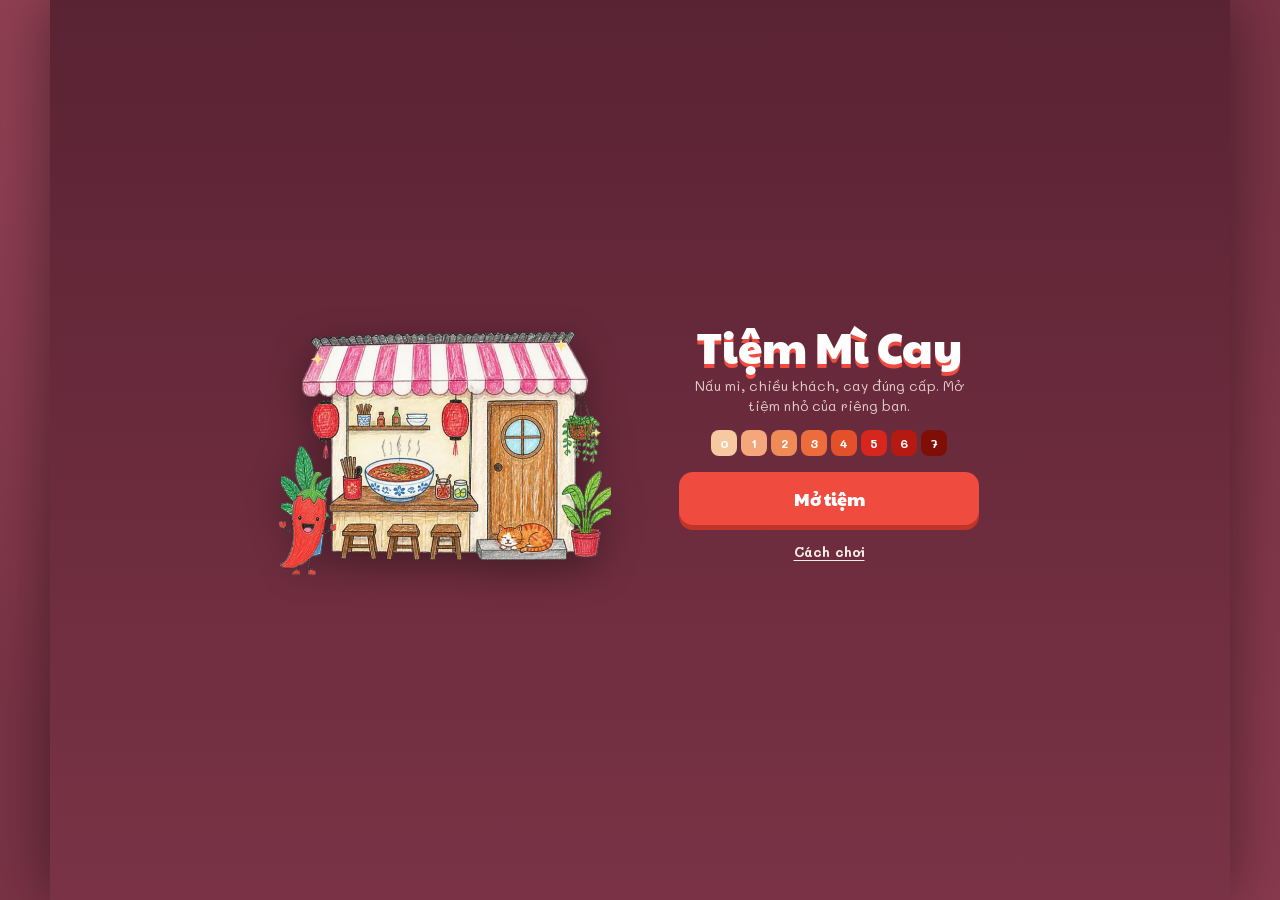
==== commit 88ffcdcd: "update" ====
--- a/index.html
+++ b/index.html
@@ -1,114 +1,104 @@
 <!doctype html>
 <!-- © 2026 Tiệm Mì Cay (aenhatrang.com). Mã nguồn game thuộc bản quyền của tác giả: không được sao chép, chỉnh sửa hay đăng lại ở nơi khác khi chưa được cho phép. -->
 <html lang="vi">
-    <head>
-        <meta charset="utf-8">
-        <meta name="viewport" content="width=device-width,initial-scale=1,viewport-fit=cover">
-        <title>Tiệm Mì Cay - Game nấu mì cay, mở quán online miễn phí</title>
-        <meta name="description" content="Chơi miễn phí, không cần tải: mở quán mì cay trên điện thoại, nấu đúng cấp cay 0–7, nhập hàng, thuê nhân viên, lên top bảng xếp hạng và thi Giải mì mỗi ngày.">
-        <meta name="robots" content="index,follow,max-image-preview:large">
-        <meta name="application-name" content="Tiệm Mì Cay">
-        <meta name="theme-color" content="#5A2334">
-        <meta property="og:type" content="website">
-        <meta property="og:site_name" content="Tiệm Mì Cay">
-        <meta property="og:locale" content="vi_VN">
-        <meta property="og:title" content="Tiệm Mì Cay - Mở quán mì cay của riêng bạn">
-        <meta property="og:description" content="Nấu mì đúng cấp cay cho khách, chiều khách khó tính, lên top bảng xếp hạng. Chơi miễn phí ngay trên điện thoại.">
-        <meta property="og:image" content="https://aenhatrang.com/og.jpg?v=1">
-        <meta property="og:image:type" content="image/jpeg">
-        <meta property="og:image:width" content="1200">
-        <meta property="og:image:height" content="630">
-        <meta property="og:image:alt" content="Tiệm Mì Cay: tiệm mì nhỏ mái hiên hồng, bé ớt vẫy tay và thang cay từ 0 đến 7">
-        <meta name="twitter:card" content="summary_large_image">
-        <meta name="twitter:title" content="Tiệm Mì Cay - Mở quán mì cay của riêng bạn">
-        <meta name="twitter:description" content="Nấu mì đúng cấp cay cho khách, chiều khách khó tính, lên top bảng xếp hạng. Chơi miễn phí ngay trên điện thoại.">
-        <meta name="twitter:image" content="https://aenhatrang.com/og.jpg?v=1">
-        <meta name="mobile-web-app-capable" content="yes">
-        <meta name="apple-mobile-web-app-capable" content="yes">
-        <meta name="apple-mobile-web-app-status-bar-style" content="black-translucent">
-        <meta name="apple-mobile-web-app-title" content="Mì Cay">
-        <link rel="manifest" href="/manifest.webmanifest">
-        <link rel="icon" href="/icon-192.png" type="image/png">
-        <link rel="apple-touch-icon" href="/apple-touch-icon.png">
-        <link rel="preconnect" href="https://fonts.googleapis.com">
-        <link rel="preconnect" href="https://fonts.gstatic.com" crossorigin>
-        <link rel="stylesheet" href="https://fonts.googleapis.com/css2?family=Paytone+One&family=Mali:wght@400;500;600;700&display=swap">
-        <link rel="stylesheet" href="./styles.css">
-        <script type="application/ld+json">
-            {
-                "@context": "https://schema.org",
-                "@graph": [
-                    {
-                        "@type": "WebSite",
-                        "@id": "https://aenhatrang.com/#site",
-                        "name": "Tiệm Mì Cay",
-                        "alternateName": "Game Tiệm Mì Cay",
-                        "url": "https://aenhatrang.com/",
-                        "inLanguage": "vi"
-                    },
-                    {
-                        "@type": "VideoGame",
-                        "@id": "https://aenhatrang.com/#game",
-                        "name": "Tiệm Mì Cay",
-                        "url": "https://aenhatrang.com/",
-                        "image": "https://aenhatrang.com/og.jpg?v=1",
-                        "description": "Chơi miễn phí, không cần tải: mở quán mì cay trên điện thoại, nấu đúng cấp cay 0–7, nhập hàng, thuê nhân viên, lên top bảng xếp hạng và thi Giải mì mỗi ngày.",
-                        "inLanguage": "vi",
-                        "genre": [
-                            "Mô phỏng",
-                            "Quản lý quán ăn",
-                            "Nấu ăn"
-                        ],
-                        "gamePlatform": [
-                            "Trình duyệt web",
-                            "Điện thoại",
-                            "Máy tính"
-                        ],
-                        "applicationCategory": "GameApplication",
-                        "operatingSystem": "Android, iOS, Windows, macOS",
-                        "playMode": "SinglePlayer",
-                        "isAccessibleForFree": true,
-                        "offers": {
-                            "@type": "Offer",
-                            "price": 0,
-                            "priceCurrency": "VND"
-                        }
-                    }
-                ]
-            }</script>
-    </head>
-    <body>
-        <noscript>
-            <div style="max-width:420px;margin:40px auto;padding:0 16px;font:16px/1.5 system-ui,sans-serif;color:#4A2A2A">
-                <h1>Tiệm Mì Cay</h1>
-                <p>Chơi miễn phí, không cần tải: mở quán mì cay trên điện thoại, nấu đúng cấp cay 0–7, nhập hàng, thuê nhân viên, lên top bảng xếp hạng và thi Giải mì mỗi ngày.</p>
-                <p>Bật JavaScript trong trình duyệt để vào quán.</p>
-            </div>
-        </noscript>
-        <svg width="0" height="0" style="position:absolute" aria-hidden="true">
-            <defs>
-                <linearGradient id="gSteel" x1="0" x2="1">
-                    <stop offset="0" stop-color="#9AA6AB"/>
-                    <stop offset=".35" stop-color="#E9EEF0"/>
-                    <stop offset=".6" stop-color="#C3CCD0"/>
-                    <stop offset="1" stop-color="#8A969B"/>
-                </linearGradient>
-                <linearGradient id="gSauce" x1="0" x2="1">
-                    <stop offset="0" stop-color="#B51A12"/>
-                    <stop offset=".4" stop-color="#E83A2C"/>
-                    <stop offset="1" stop-color="#A3170F"/>
-                </linearGradient>
-            </defs>
-        </svg>
-        <div id="app">
-            <header id="top" hidden></header>
-            <main id="view"></main>
-        </div>
-        <div id="modal" hidden>
-            <div id="card" role="dialog" aria-modal="true"></div>
-        </div>
-        <div id="toast" role="status" aria-live="polite"></div>
-        <script src="./bootstrap.js"></script>
-        <script src="./game.js"></script>
-    </body>
+  <head>
+    <meta charset="utf-8" />
+    <meta
+      name="viewport"
+      content="width=device-width,initial-scale=1,viewport-fit=cover"
+    />
+    <title>Tiệm Mì Cay - Game nấu mì cay chơi offline</title>
+    <meta
+      name="description"
+      content="Mở tiệm mì cay, nấu đúng cấp cay 0–7, nhập hàng, thuê nhân viên và quản lý quán. Tiến trình lưu trên trình duyệt, không cần tài khoản hay backend."
+    />
+    <meta name="robots" content="index,follow,max-image-preview:large" />
+    <meta name="application-name" content="Tiệm Mì Cay" />
+    <meta name="theme-color" content="#5A2334" />
+    <meta property="og:type" content="website" />
+    <meta property="og:site_name" content="Tiệm Mì Cay" />
+    <meta property="og:locale" content="vi_VN" />
+    <meta
+      property="og:title"
+      content="Tiệm Mì Cay - Mở quán mì cay của riêng bạn"
+    />
+    <meta
+      property="og:description"
+      content="Nấu mì đúng cấp cay, chiều khách khó tính và phát triển tiệm của riêng bạn. Chơi local ngay trên trình duyệt."
+    />
+    <meta property="og:image" content="./icon-512.png" />
+    <meta property="og:image:type" content="image/png" />
+    <meta
+      property="og:image:alt"
+      content="Tiệm Mì Cay: tiệm mì nhỏ mái hiên hồng, bé ớt vẫy tay và thang cay từ 0 đến 7"
+    />
+    <meta name="twitter:card" content="summary_large_image" />
+    <meta
+      name="twitter:title"
+      content="Tiệm Mì Cay - Mở quán mì cay của riêng bạn"
+    />
+    <meta
+      name="twitter:description"
+      content="Nấu mì đúng cấp cay, chiều khách khó tính và phát triển tiệm của riêng bạn. Chơi local ngay trên trình duyệt."
+    />
+    <meta name="twitter:image" content="./icon-512.png" />
+    <meta name="mobile-web-app-capable" content="yes" />
+    <meta name="apple-mobile-web-app-capable" content="yes" />
+    <meta
+      name="apple-mobile-web-app-status-bar-style"
+      content="black-translucent"
+    />
+    <meta name="apple-mobile-web-app-title" content="Mì Cay" />
+    <link rel="manifest" href="./manifest.webmanifest" />
+    <link rel="icon" href="./icon-192.png" type="image/png" />
+    <link rel="apple-touch-icon" href="./apple-touch-icon.png" />
+    <link rel="stylesheet" href="./styles.css?v=fonts-1" />
+  </head>
+  <body>
+    <noscript>
+      <div
+        style="
+          max-width: 420px;
+          margin: 40px auto;
+          padding: 0 16px;
+          font:
+            16px/1.5 system-ui,
+            sans-serif;
+          color: #4a2a2a;
+        "
+      >
+        <h1>Tiệm Mì Cay</h1>
+        <p>
+          Mở tiệm mì cay, nấu đúng cấp cay, nhập hàng và thuê nhân viên ngay
+          trong trình duyệt.
+        </p>
+        <p>Bật JavaScript trong trình duyệt để vào quán.</p>
+      </div>
+    </noscript>
+    <svg width="0" height="0" style="position: absolute" aria-hidden="true">
+      <defs>
+        <linearGradient id="gSteel" x1="0" x2="1">
+          <stop offset="0" stop-color="#9AA6AB" />
+          <stop offset=".35" stop-color="#E9EEF0" />
+          <stop offset=".6" stop-color="#C3CCD0" />
+          <stop offset="1" stop-color="#8A969B" />
+        </linearGradient>
+        <linearGradient id="gSauce" x1="0" x2="1">
+          <stop offset="0" stop-color="#B51A12" />
+          <stop offset=".4" stop-color="#E83A2C" />
+          <stop offset="1" stop-color="#A3170F" />
+        </linearGradient>
+      </defs>
+    </svg>
+    <div id="app">
+      <header id="top" hidden></header>
+      <main id="view"></main>
+    </div>
+    <div id="modal" hidden>
+      <div id="card" role="dialog" aria-modal="true"></div>
+    </div>
+    <div id="toast" role="status" aria-live="polite"></div>
+    <script src="./bootstrap.js"></script>
+    <script src="./game.js"></script>
+  </body>
 </html>
--- a/styles.css
+++ b/styles.css
@@ -1,6460 +1,6708 @@
 /* Extracted verbatim from the original HTML. */
 
+@font-face {
+  font-family: "Mali";
+  font-style: normal;
+  font-weight: 400;
+  font-display: swap;
+  src: url("./fonts/mali-regular.ttf") format("truetype");
+}
+
+@font-face {
+  font-family: "Mali";
+  font-style: normal;
+  font-weight: 500;
+  font-display: swap;
+  src: url("./fonts/mali-medium.ttf") format("truetype");
+}
+
+@font-face {
+  font-family: "Mali";
+  font-style: normal;
+  font-weight: 600;
+  font-display: swap;
+  src: url("./fonts/mali-semibold.ttf") format("truetype");
+}
+
+@font-face {
+  font-family: "Mali";
+  font-style: normal;
+  font-weight: 700;
+  font-display: swap;
+  src: url("./fonts/mali-bold.ttf") format("truetype");
+}
+
+@font-face {
+  font-family: "Paytone One";
+  font-style: normal;
+  font-weight: 400;
+  font-display: swap;
+  src: url("./fonts/paytone-one-regular.ttf") format("truetype");
+}
+
 :root {
-                color-scheme: light;
-                padding-top: env(safe-area-inset-top,0px);
-                padding-bottom: env(safe-area-inset-bottom,0px)
-            }
-
-            body {
-                margin: 0
-            }
-
-            img {
-                max-width: 100%
-            }
-
-            [hidden] {
-                display: none!important
-            }
+  color-scheme: light;
+  padding-top: env(safe-area-inset-top, 0px);
+  padding-bottom: env(safe-area-inset-bottom, 0px);
+}
+
+body {
+  margin: 0;
+}
+
+img {
+  max-width: 100%;
+}
+
+[hidden] {
+  display: none !important;
+}
 
 /* ---- next original style block ---- */
 
 :root {
-                color-scheme: light;
-                --night: #7A3346;
-                --night2: #5A2334;
-                --tile: #FFF3F0;
-                --tile-line: #F8E0DA;
-                --paper: #FFFFFF;
-                --ink: #4A2A2A;
-                --ink2: #8A6A66;
-                --chili: #EF4B3F;
-                --chili-d: #C23328;
-                --pink: #FFD6DC;
-                --awn: #EF4B3F;
-                --awn-d: #C23328;
-                --gochu: #F0642D;
-                --egg: #F7C948;
-                --leaf: #4F9A48;
-                --steel: #C9D1D4;
-                --track: #F1E2DC;
-                --steel-d: #8E9AA0;
-                --ok: #3E9B4F;
-                --warn: #D98A12;
-                --bad: #C7362B;
-                --r: 14px;
-                --fd: 'Paytone One','Arial Rounded MT Bold','Trebuchet MS',system-ui,sans-serif;
-                --fb: 'Mali','Be Vietnam Pro',system-ui,-apple-system,'Segoe UI',Roboto,sans-serif;
-            }
-
-            * {
-                box-sizing: border-box;
-                -webkit-tap-highlight-color: transparent
-            }
-
-            [hidden] {
-                display: none!important
-            }
-
-            html,body {
-                height: 100%;
-                overflow: hidden;
-                overscroll-behavior: none
-            }
-
-            body {
-                margin: 0;
-                background: var(--night);
-                background-image: radial-gradient(circle at 20% 0%,#9A4658 0,transparent 55%),radial-gradient(circle at 90% 100%,#8B3B4F 0,transparent 50%);
-                color: var(--ink);
-                font-family: var(--fb);
-                font-size: 14px;
-                line-height: 1.45;
-                touch-action: manipulation;
-                -webkit-user-select: none;
-                user-select: none
-            }
-
-            button {
-                font-family: inherit;
-                color: inherit;
-                cursor: pointer;
-                border: 0;
-                background: none;
-                padding: 0
-            }
-
-            button:focus-visible,input:focus-visible {
-                outline: 3px solid var(--egg);
-                outline-offset: 2px
-            }
-
-            /* hình trong game không kéo ra ngoài hay nhấn giữ để lưu được; ô nhập chữ vẫn nhấn giữ để dán như thường */
-            img {
-                -webkit-user-drag: none;
-                user-drag: none
-            }
-
-            body {
-                -webkit-touch-callout: none
-            }
-
-            input,textarea {
-                -webkit-touch-callout: default
-            }
-
-            #app {
-                max-width: 460px;
-                margin: 0 auto;
-                height: 100%;
-                overflow: hidden;
-                background: var(--tile);
-                background-image: linear-gradient(var(--tile-line) 1px,transparent 1px),linear-gradient(90deg,var(--tile-line) 1px,transparent 1px);
-                background-size: 28px 20px;
-                position: relative;
-                display: flex;
-                flex-direction: column;
-                box-shadow: 0 0 60px rgba(0,0,0,.45)
-            }
-
-            /* top bar */
-            #top {
-                position: relative;
-                flex: none;
-                z-index: 20;
-                display: grid;
-                grid-template-columns: minmax(max-content,1fr) auto minmax(0,1fr);
-                align-items: center;
-                gap: 8px;
-                padding: 4px 10px;
-                background: var(--night2);
-                color: #FBEDE6
-            }
-
-            #top .l {
-                display: flex;
-                align-items: center;
-                gap: 8px;
-                min-width: 0
-            }
-
-            /* chữ Ngày luôn một dòng và cột trái không bao giờ hẹp hơn chữ: trước đây cột tiền ở giữa co giãn theo số đang chạy
+  color-scheme: light;
+  --night: #7a3346;
+  --night2: #5a2334;
+  --tile: #fff3f0;
+  --tile-line: #f8e0da;
+  --paper: #ffffff;
+  --ink: #4a2a2a;
+  --ink2: #8a6a66;
+  --chili: #ef4b3f;
+  --chili-d: #c23328;
+  --pink: #ffd6dc;
+  --awn: #ef4b3f;
+  --awn-d: #c23328;
+  --gochu: #f0642d;
+  --egg: #f7c948;
+  --leaf: #4f9a48;
+  --steel: #c9d1d4;
+  --track: #f1e2dc;
+  --steel-d: #8e9aa0;
+  --ok: #3e9b4f;
+  --warn: #d98a12;
+  --bad: #c7362b;
+  --r: 14px;
+  --fd:
+    "Paytone One", "Arial Rounded MT Bold", "Trebuchet MS", system-ui,
+    sans-serif;
+  --fb:
+    "Mali", "Be Vietnam Pro", system-ui, -apple-system, "Segoe UI", Roboto,
+    sans-serif;
+}
+
+* {
+  box-sizing: border-box;
+  -webkit-tap-highlight-color: transparent;
+}
+
+[hidden] {
+  display: none !important;
+}
+
+html,
+body {
+  height: 100%;
+  overflow: hidden;
+  overscroll-behavior: none;
+}
+
+body {
+  margin: 0;
+  background: var(--night);
+  background-image:
+    radial-gradient(circle at 20% 0%, #9a4658 0, transparent 55%),
+    radial-gradient(circle at 90% 100%, #8b3b4f 0, transparent 50%);
+  color: var(--ink);
+  font-family: var(--fb);
+  font-size: 14px;
+  line-height: 1.45;
+  touch-action: manipulation;
+  -webkit-user-select: none;
+  user-select: none;
+}
+
+button {
+  font-family: inherit;
+  color: inherit;
+  cursor: pointer;
+  border: 0;
+  background: none;
+  padding: 0;
+}
+
+button:focus-visible,
+input:focus-visible {
+  outline: 3px solid var(--egg);
+  outline-offset: 2px;
+}
+
+/* hình trong game không kéo ra ngoài hay nhấn giữ để lưu được; ô nhập chữ vẫn nhấn giữ để dán như thường */
+img {
+  -webkit-user-drag: none;
+  user-drag: none;
+}
+
+body {
+  -webkit-touch-callout: none;
+}
+
+input,
+textarea {
+  -webkit-touch-callout: default;
+}
+
+#app {
+  max-width: 460px;
+  margin: 0 auto;
+  height: 100%;
+  overflow: hidden;
+  background: var(--tile);
+  background-image:
+    linear-gradient(var(--tile-line) 1px, transparent 1px),
+    linear-gradient(90deg, var(--tile-line) 1px, transparent 1px);
+  background-size: 28px 20px;
+  position: relative;
+  display: flex;
+  flex-direction: column;
+  box-shadow: 0 0 60px rgba(0, 0, 0, 0.45);
+}
+
+/* top bar */
+#top {
+  position: relative;
+  flex: none;
+  z-index: 20;
+  display: grid;
+  grid-template-columns: minmax(max-content, 1fr) auto minmax(0, 1fr);
+  align-items: center;
+  gap: 8px;
+  padding: 4px 10px;
+  background: var(--night2);
+  color: #fbede6;
+}
+
+#top .l {
+  display: flex;
+  align-items: center;
+  gap: 8px;
+  min-width: 0;
+}
+
+/* chữ Ngày luôn một dòng và cột trái không bao giờ hẹp hơn chữ: trước đây cột tiền ở giữa co giãn theo số đang chạy
    làm "Ngày 20" lúc xuống dòng lúc không, thanh trên giật. Thiếu chỗ thì cột đánh giá bên phải rút gọn (…) */
-            #top .day {
-                font-family: var(--fd);
-                font-size: 17px;
-                line-height: 1;
-                white-space: nowrap
-            }
-
-            #top .l>div {
-                min-width: 0
-            }
-
-            #top .sub {
-                font-size: 11.5px;
-                opacity: .8;
-                font-variant-numeric: tabular-nums;
-                white-space: nowrap;
-                overflow: hidden;
-                text-overflow: ellipsis
-            }
-
-            #top .money {
-                font-family: var(--fd);
-                font-size: 21px;
-                color: var(--egg);
-                font-variant-numeric: tabular-nums;
-                text-align: center;
-                line-height: 1;
-                min-width: 5.2em;
-                white-space: nowrap
-            }
-
-            #top .money small {
-                display: block;
-                font-family: var(--fb);
-                font-size: 10px;
-                color: #FBEDE6;
-                opacity: .7;
-                letter-spacing: .06em;
-                text-transform: uppercase;
-                font-weight: 600
-            }
-
-            #top .r {
-                text-align: right;
-                font-size: 12px;
-                min-width: 0;
-                white-space: nowrap;
-                overflow: hidden;
-                text-overflow: ellipsis
-            }
-
-            #top .stars {
-                color: var(--egg);
-                font-size: 14px;
-                letter-spacing: 1px
-            }
-
-            .ibtn {
-                width: 38px;
-                height: 38px;
-                border-radius: 50%;
-                display: grid;
-                place-items: center;
-                background: rgba(255,255,255,.1);
-                flex: none
-            }
-
-            .ibtn svg {
-                width: 18px;
-                height: 18px
-            }
-
-            #view {
-                flex: 1;
-                min-height: 0;
-                display: flex;
-                flex-direction: column;
-                overflow-x: hidden;
-                overflow-y: auto;
-                overscroll-behavior: contain
-            }
-
-            /* sign */
-            .sign {
-                flex: none;
-                margin: 10px 12px 0;
-                position: relative;
-                border-radius: 22px 22px 14px 14px;
-                background: var(--awn);
-                color: #fff;
-                padding: 12px 14px 16px;
-                overflow: hidden;
-                box-shadow: 0 6px 0 var(--awn-d)
-            }
-
-            .sign::after {
-                content: "";
-                position: absolute;
-                left: 0;
-                right: 0;
-                bottom: 0;
-                height: 10px;
-                background: radial-gradient(circle at 10px 10px,var(--tile) 9px,transparent 9.5px) 0 0/20px 10px repeat-x
-            }
-
-            .sign .masc {
-                position: absolute;
-                right: 10px;
-                bottom: 6px;
-                width: 64px;
-                height: 76px;
-                animation: bob 2.6s ease-in-out infinite;
-                z-index: 1
-            }
-
-            .sign::before {
-                content: "";
-                position: absolute;
-                inset: 0;
-                background: repeating-linear-gradient(90deg,rgba(255,255,255,.07) 0 18px,transparent 18px 36px)
-            }
-
-            .sign .lanterns {
-                position: absolute;
-                right: 84px;
-                top: 0;
-                display: flex;
-                gap: 10px
-            }
-
-            .sign h1 {
-                position: relative;
-                margin: 0;
-                font-family: var(--fd);
-                font-weight: 400;
-                font-size: clamp(24px,7.4vw,30px);
-                line-height: 1.05;
-                letter-spacing: .01em;
-                text-shadow: 0 3px 0 var(--awn-d);
-                text-wrap: balance;
-                max-width: 70%;
-                overflow-wrap: anywhere
-            }
-
-            .sign p {
-                position: relative;
-                margin: 4px 0 0;
-                font-size: 12.5px;
-                opacity: .92
-            }
-
-            .sign .ren {
-                position: relative;
-                margin-top: 8px;
-                font-size: 12px;
-                font-weight: 600;
-                background: rgba(0,0,0,.18);
-                padding: 4px 10px;
-                border-radius: 99px
-            }
-
-            .evc {
-                flex: none;
-                margin: 8px 12px 0;
-                display: flex;
-                gap: 10px;
-                align-items: flex-start;
-                background: #FFF6D9;
-                border: 1.5px solid #EFD58A;
-                border-radius: 12px;
-                padding: 9px 12px
-            }
-
-            .evc b {
-                display: block;
-                font-size: 13px
-            }
-
-            .evc small {
-                font-size: 12px;
-                color: var(--ink2)
-            }
-
-            .evc .dot {
-                flex: none;
-                width: 10px;
-                height: 10px;
-                border-radius: 50%;
-                background: var(--warn);
-                margin-top: 5px
-            }
-
-            /* tabs */
-            .tabs {
-                display: grid;
-                grid-template-columns: repeat(3,minmax(0,1fr));
-                gap: 5px;
-                margin: 10px 12px 0;
-                flex: none
-            }
-
-            .tabs::-webkit-scrollbar {
-                display: none
-            }
-
-            .tab {
-                min-width: 0;
-                padding: 8px 4px;
-                border-radius: 10px;
-                font-weight: 700;
-                font-size: 13px;
-                color: var(--ink2);
-                background: rgba(255,255,255,.6);
-                text-align: center;
-                white-space: nowrap;
-                overflow: hidden;
-                text-overflow: ellipsis
-            }
-
-            .tab.on {
-                background: var(--paper);
-                color: var(--chili);
-                box-shadow: inset 0 -3px 0 var(--chili)
-            }
-
-            .tabbody {
-                margin: 8px 12px 0;
-                background: var(--paper);
-                border-radius: var(--r);
-                padding: 12px;
-                flex: 1 1 0;
-                min-width: 0;
-                min-height: 150px;
-                overflow-y: auto;
-                overscroll-behavior: contain
-            }
-
-            .tabbody h3 {
-                font-family: var(--fd);
-                font-weight: 400;
-                font-size: 16px;
-                margin: 14px 0 6px;
-                color: var(--ink)
-            }
-
-            .tabbody h3:first-child {
-                margin-top: 2px
-            }
-
-            .note {
-                font-size: 12.5px;
-                color: var(--ink2);
-                margin: 0 0 8px
-            }
-
-            .row {
-                display: flex;
-                align-items: center;
-                gap: 10px;
-                padding: 9px 0;
-                border-bottom: 1px dashed #E6DDD8
-            }
-
-            .row:last-child {
-                border-bottom: 0
-            }
-
-            .rart {
-                width: 44px;
-                height: 36px;
-                flex: none;
-                display: grid;
-                place-items: center;
-                background: #F3F5F5;
-                border-radius: 10px
-            }
-
-            .rart svg {
-                width: 40px;
-                height: 32px
-            }
-
-            .rinfo {
-                flex: 1;
-                min-width: 0
-            }
-
-            .rinfo b {
-                display: block;
-                font-size: 14px;
-                overflow-wrap: anywhere
-            }
-
-            .rinfo small {
-                display: block;
-                font-size: 12px;
-                color: var(--ink2)
-            }
-
-            .rinfo .exp {
-                color: var(--bad);
-                font-weight: 600
-            }
-
-            .qty {
-                display: flex;
-                align-items: center;
-                gap: 6px;
-                flex: none
-            }
-
-            .qty button {
-                width: 38px;
-                height: 38px;
-                border-radius: 10px;
-                background: #F3ECE8;
-                font-size: 20px;
-                font-weight: 700;
-                line-height: 1;
-                -webkit-touch-callout: none
-            }
-
-            .qty button.p {
-                background: var(--chili);
-                color: #fff
-            }
-
-            .qty span {
-                min-width: 40px;
-                text-align: center;
-                font-weight: 800;
-                font-variant-numeric: tabular-nums
-            }
-
-            .qty span.z {
-                color: #C2B6B0;
-                font-weight: 600
-            }
-
-            /* ô gõ số phần muốn nhập: chữ 16px để iPhone không phóng to trang khi chạm vào */
-            .qty .qin {
-                width: 48px;
-                height: 38px;
-                box-sizing: border-box;
-                border-radius: 10px;
-                border: 1.5px solid #EBD5CC;
-                background: #fff;
-                color: var(--ink);
-                text-align: center;
-                font: inherit;
-                font-size: 16px;
-                font-weight: 800;
-                font-variant-numeric: tabular-nums;
-                padding: 0;
-                -moz-appearance: textfield;
-                appearance: textfield
-            }
-
-            .qty .qin::placeholder {
-                color: #C2B6B0;
-                font-weight: 600
-            }
-
-            .qty .qin::-webkit-outer-spin-button,.qty .qin::-webkit-inner-spin-button {
-                -webkit-appearance: none;
-                margin: 0
-            }
-
-            .qty .qin:focus {
-                outline: none;
-                border-color: var(--chili)
-            }
-
-            .warn {
-                color: var(--bad);
-                font-weight: 600
-            }
-
-            .sbtn {
-                padding: 8px 12px;
-                border-radius: 10px;
-                background: #F3ECE8;
-                font-weight: 700;
-                font-size: 13px;
-                flex: none
-            }
-
-            .sbtn.pri {
-                background: var(--chili);
-                color: #fff
-            }
-
-            .sbtn[disabled] {
-                opacity: .45;
-                cursor: default
-            }
-
-            .upg .rinfo small {
-                white-space: normal
-            }
-
-            .chip {
-                display: inline-block;
-                padding: 2px 8px;
-                border-radius: 99px;
-                background: #EAF5EA;
-                color: var(--ok);
-                font-size: 11.5px;
-                font-weight: 700
-            }
-
-            .dock {
-                flex: none;
-                position: relative;
-                padding: 10px 12px 8px;
-                z-index: 15
-            }
-
-            .big {
-                width: 100%;
-                padding: 14px;
-                border-radius: 14px;
-                background: var(--chili);
-                color: #fff;
-                font-family: var(--fd);
-                font-size: 18px;
-                box-shadow: 0 5px 0 var(--chili-d);
-                transition: transform .08s
-            }
-
-            .big:active {
-                transform: translateY(3px);
-                box-shadow: 0 2px 0 var(--chili-d)
-            }
-
-            .big[disabled] {
-                background: #B9A9A3;
-                box-shadow: 0 5px 0 #8F7F79;
-                cursor: default
-            }
-
-            .dockNote {
-                margin: 6px 0 0;
-                text-align: center;
-                font-size: 12px;
-                color: var(--ink2)
-            }
-
-            /* reviews */
-            .rvhead {
-                display: flex;
-                align-items: center;
-                gap: 14px;
-                padding: 4px 0 10px;
-                border-bottom: 1px solid #EEE6E2
-            }
-
-            .rvhead .num {
-                font-family: var(--fd);
-                font-size: 40px;
-                line-height: 1
-            }
-
-            .rv {
-                display: flex;
-                gap: 10px;
-                padding: 10px 0;
-                border-bottom: 1px dashed #E6DDD8
-            }
-
-            .rv .av {
-                width: 40px;
-                height: 40px;
-                flex: none;
-                border-radius: 50%;
-                background: #FBE9E3;
-                overflow: hidden
-            }
-
-            .rv .av svg {
-                width: 40px;
-                height: 40px
-            }
-
-            .rv b {
-                font-size: 13px
-            }
-
-            .rv .st {
-                color: var(--egg);
-                font-size: 12px;
-                letter-spacing: 1px;
-                margin-left: 4px
-            }
-
-            .rv p {
-                margin: 2px 0 0;
-                font-size: 13px
-            }
-
-            .rv small {
-                color: var(--ink2);
-                font-size: 11.5px
-            }
-
-            table.book {
-                width: 100%;
-                border-collapse: collapse;
-                font-size: 13px;
-                font-variant-numeric: tabular-nums
-            }
-
-            .book th {
-                text-align: right;
-                font-size: 11px;
-                color: var(--ink2);
-                font-weight: 600;
-                text-transform: uppercase;
-                letter-spacing: .05em;
-                padding: 6px 4px;
-                border-bottom: 1px solid #EEE6E2
-            }
-
-            .book th:first-child,.book td:first-child {
-                text-align: left
-            }
-
-            .book td {
-                text-align: right;
-                padding: 7px 4px;
-                border-bottom: 1px dashed #EEE6E2
-            }
-
-            .pos {
-                color: var(--ok);
-                font-weight: 700
-            }
-
-            .neg {
-                color: var(--bad);
-                font-weight: 700
-            }
-
-            /* ---------- SELL ---------- */
-            .sell {
-                flex: 1 0 auto;
-                display: flex;
-                flex-direction: column;
-                gap: 6px;
-                padding: 6px 8px 8px;
-                position: relative
-            }
-
-            .street {
-                flex: none;
-                position: relative;
-                border-radius: 18px;
-                background: linear-gradient(var(--sk1,#8A4257),var(--sk2,#5A2334));
-                padding: 19px 6px 3px;
-                overflow: hidden
-            }
-
-            .street .awn {
-                position: absolute;
-                left: 0;
-                right: 0;
-                top: 0;
-                height: 16px;
-                background: repeating-linear-gradient(90deg,var(--awn) 0 20px,#fff 20px 40px);
-                -webkit-mask: radial-gradient(circle at 10px 6px,#000 10px,transparent 10.5px) 0 0/20px 16px repeat-x,linear-gradient(#000 0 6px,transparent 6px);
-                mask: radial-gradient(circle at 10px 6px,#000 10px,transparent 10.5px) 0 0/20px 16px repeat-x,linear-gradient(#000 0 6px,transparent 6px)
-            }
-
-            .street .lights {
-                position: absolute;
-                left: 6px;
-                right: 6px;
-                top: 15px;
-                height: 6px;
-                background: radial-gradient(circle,#FFE38A 2.5px,transparent 3px) 0 0/22px 6px repeat-x;
-                animation: twinkle 1.6s steps(2) infinite
-            }
-
-            .lane {
-                position: relative;
-                display: grid;
-                grid-template-columns: repeat(var(--n,3),minmax(0,1fr));
-                gap: 4px;
-                min-height: 68px
-            }
-
-            .cust {
-                position: relative;
-                display: flex;
-                flex-direction: column;
-                align-items: center;
-                gap: 2px;
-                padding: 2px 2px 3px;
-                border-radius: 12px
-            }
-
-            .cust.on {
-                background: rgba(255,255,255,.13)
-            }
-
-            .cust .ring {
-                position: relative;
-                width: 52px;
-                height: 52px;
-                animation: bob 2.4s ease-in-out infinite
-            }
-
-            .cust:nth-child(2) .ring {
-                animation-delay: .4s
-            }
-
-            .cust:nth-child(3) .ring {
-                animation-delay: .8s
-            }
-
-            .cust:nth-child(4) .ring {
-                animation-delay: 1.2s
-            }
-
-            .cust .ring svg.pr {
-                position: absolute;
-                inset: 0;
-                transform: rotate(-90deg)
-            }
-
-            .cust .ring .face {
-                position: absolute;
-                inset: 4px;
-                border-radius: 50%;
-                overflow: hidden;
-                background: #FBE9E3
-            }
-
-            .cust .ring .face svg {
-                width: 100%;
-                height: 100%
-            }
-
-            .cust .nm {
-                font-size: 11px;
-                color: #FBEDE6;
-                max-width: 100%;
-                overflow: hidden;
-                text-overflow: ellipsis;
-                white-space: nowrap;
-                font-weight: 600
-            }
-
-            .cust .tag {
-                position: absolute;
-                top: -2px;
-                right: 0;
-                font-size: 9.5px;
-                font-weight: 800;
-                background: var(--egg);
-                color: var(--ink);
-                padding: 1px 5px;
-                border-radius: 6px
-            }
-
-            .cust .cnt {
-                position: absolute;
-                bottom: 17px;
-                right: 2px;
-                font-size: 10px;
-                font-weight: 800;
-                background: #fff;
-                color: var(--chili);
-                padding: 0 5px;
-                border-radius: 6px
-            }
-
-            .cust.angry {
-                animation: shake .3s
-            }
-
-            .empty {
-                display: grid;
-                place-items: center;
-                color: rgba(251,237,230,.35);
-                font-size: 11px;
-                border: 1.5px dashed rgba(251,237,230,.18);
-                border-radius: 12px;
-                min-height: 66px
-            }
-
-            @keyframes walk {
-                from {
-                    transform: translateX(30px);
-                    opacity: 0
-                }
-
-                to {
-                    transform: none;
-                    opacity: 1
-                }
-            }
-
-            @keyframes shake {
-                25% {
-                    transform: translateX(-5px)
-                }
-
-                75% {
-                    transform: translateX(5px)
-                }
-            }
-
-            .rain {
-                position: absolute;
-                inset: 0;
-                pointer-events: none;
-                background: repeating-linear-gradient(105deg,transparent 0 14px,rgba(200,225,255,.25) 14px 15px);
-                background-size: 40px 40px;
-                animation: rain .5s linear infinite
-            }
-
-            @keyframes rain {
-                to {
-                    background-position: -10px 40px
-                }
-            }
-
-            .bubble {
-                flex: none;
-                background: var(--paper);
-                border-radius: 16px;
-                padding: 7px 10px 12px;
-                display: grid;
-                grid-template-columns: 62px minmax(0,1fr);
-                gap: 4px 8px;
-                align-items: center;
-                align-content: center;
-                position: relative;
-                min-height: 76px;
-                box-shadow: 0 2px 0 #D5DCDA
-            }
-
-            .bubble::before {
-                content: "";
-                position: absolute;
-                top: -8px;
-                left: var(--tip,40px);
-                border: 8px solid transparent;
-                border-top: 0;
-                border-bottom-color: var(--paper)
-            }
-
-            .bubble .mb {
-                grid-row: 1/3
-            }
-
-            .bubble .mb svg {
-                width: 62px;
-                height: 46px;
-                display: block
-            }
-
-            .bubble .say {
-                font-size: 13px;
-                line-height: 1.35;
-                min-width: 0;
-                overflow-wrap: anywhere
-            }
-
-            .bubble .say b {
-                color: var(--chili)
-            }
-
-            .bubble .pat {
-                position: absolute;
-                left: 12px;
-                right: 12px;
-                bottom: 5px;
-                display: flex
-            }
-
-            .bubble .pat .bar {
-                height: 4px
-            }
-
-            .bar {
-                flex: 1;
-                height: 8px;
-                border-radius: 99px;
-                background: #EFE8E4;
-                overflow: hidden
-            }
-
-            .bar i {
-                display: block;
-                height: 100%;
-                border-radius: 99px;
-                background: var(--ok);
-                transition: width .3s linear,background .3s
-            }
-
-            .bubble .idle {
-                grid-column: 1/-1;
-                text-align: center;
-                color: var(--ink2);
-                font-size: 13px
-            }
-
-            .cups {
-                grid-column: 2;
-                display: flex;
-                gap: 4px;
-                flex-wrap: wrap
-            }
-
-            .cups button {
-                font-size: 11px;
-                font-weight: 700;
-                padding: 2px 9px;
-                border-radius: 99px;
-                background: #F3ECE8
-            }
-
-            .cups button.cur {
-                background: var(--chili);
-                color: #fff
-            }
-
-            .cups button.dn {
-                background: #EAF5EA;
-                color: var(--ok);
-                text-decoration: line-through
-            }
-
-            .hint {
-                position: absolute;
-                top: 5px;
-                left: 50%;
-                transform: translateX(-50%);
-                z-index: 2;
-                width: max-content;
-                max-width: calc(100% - 12px);
-                margin: 0;
-                font-size: 11.5px;
-                line-height: 1.25;
-                font-weight: 700;
-                color: #fff;
-                background: #3F7FBF;
-                border-radius: 9px;
-                padding: 3px 8px;
-                text-align: center;
-                box-shadow: 0 2px 0 rgba(0,0,0,.12);
-                pointer-events: none
-            }
-
-            .kitchen {
-                flex: 1 0 auto;
-                background: linear-gradient(#F4F0F6,#DCDDEA);
-                border-radius: 18px;
-                padding: 6px;
-                display: flex;
-                flex-direction: column;
-                gap: 6px;
-                box-shadow: inset 0 2px 0 rgba(255,255,255,.8),0 4px 0 #BDBCD0
-            }
-
-            .lbl {
-                font-size: 10.5px;
-                font-weight: 800;
-                letter-spacing: .08em;
-                text-transform: uppercase;
-                color: #56646A
-            }
-
-            .r1 {
-                display: flex;
-                gap: 8px;
-                align-items: stretch
-            }
-
-            .st {
-                position: relative;
-                display: flex;
-                flex-direction: column;
-                align-items: center;
-                justify-content: flex-end;
-                gap: 2px;
-                border-radius: 12px;
-                padding: 3px 2px 4px;
-                background: rgba(255,255,255,.35);
-                transition: transform .08s
-            }
-
-            .st:active {
-                transform: scale(.95)
-            }
-
-            .st .t {
-                font-size: 11px;
-                font-weight: 700;
-                line-height: 1.1;
-                text-align: center
-            }
-
-            .st .n {
-                position: absolute;
-                top: 3px;
-                right: 3px;
-                min-width: 20px;
-                height: 20px;
-                border-radius: 10px;
-                background: #fff;
-                font-size: 11px;
-                font-weight: 800;
-                display: grid;
-                place-items: center;
-                padding: 0 5px;
-                box-shadow: 0 1px 0 rgba(0,0,0,.15);
-                font-variant-numeric: tabular-nums
-            }
-
-            .st .n.z {
-                background: var(--bad);
-                color: #fff
-            }
-
-            .stack {
-                width: 64px;
-                flex: none
-            }
-
-            .stack svg {
-                width: 56px;
-                height: 52px
-            }
-
-            .broths {
-                flex: 1;
-                min-width: 0;
-                display: grid;
-                grid-template-columns: repeat(auto-fit,minmax(54px,1fr));
-                gap: 6px
-            }
-
-            .broths .st svg {
-                width: 50px;
-                height: 42px
-            }
-
-            .r2 {
-                display: grid;
-                grid-template-columns: 96px 1fr 60px;
-                gap: 6px;
-                align-items: stretch;
-                flex: 1 0 auto
-            }
-
-            .pots {
-                display: flex;
-                flex-direction: column;
-                justify-content: center;
-                gap: 5px;
-                min-width: 0
-            }
-
-            .npot {
-                display: grid;
-                grid-template-columns: 36px minmax(0,1fr);
-                grid-template-rows: 1fr 1fr;
-                align-items: center;
-                column-gap: 5px;
-                row-gap: 2px;
-                padding: 5px 6px;
-                min-height: 50px
-            }
-
-            .npot svg {
-                width: 78px;
-                height: 50px
-            }
-
-            .gauge {
-                position: relative;
-                width: 84px;
-                height: 10px;
-                border-radius: 99px;
-                background: linear-gradient(90deg,#F4E4A8 0 50%,#5DBB63 50% 78%,#E3583F 78% 100%);
-                box-shadow: inset 0 0 0 1.5px rgba(0,0,0,.18)
-            }
-
-            .gauge i {
-                position: absolute;
-                top: -3px;
-                left: 0;
-                width: 4px;
-                height: 16px;
-                margin-left: -2px;
-                border-radius: 2px;
-                background: var(--ink);
-                transition: left .1s linear
-            }
-
-            .npot .t {
-                margin-top: 2px
-            }
-
-            .npot.cook .t {
-                color: var(--chili)
-            }
-
-            .work {
-                position: relative;
-                border-radius: 14px;
-                background: radial-gradient(ellipse at 50% 80%,#F7F9F9,#E3E8EA);
-                display: flex;
-                flex-direction: column;
-                align-items: center;
-                justify-content: center;
-                padding: 2px 4px;
-                min-height: 96px;
-                flex: 1 1 auto;
-                min-width: 0;
-                overflow: hidden;
-                box-shadow: inset 0 0 0 2px rgba(255,255,255,.8)
-            }
-
-            .work svg.bowl {
-                flex: 1 1 0;
-                min-height: 0;
-                width: 100%;
-                max-width: 240px;
-                height: auto
-            }
-
-            .work .ph {
-                font-size: 12.5px;
-                color: #6A777C;
-                text-align: center;
-                font-weight: 600;
-                padding: 10px
-            }
-
-            .work .meta {
-                font-size: 11.5px;
-                font-weight: 700;
-                color: #56646A;
-                text-align: center;
-                min-height: 16px
-            }
-
-            .chili {
-                flex: 1 1 auto;
-                min-height: 84px;
-                padding: 4px 2px 5px;
-                justify-content: center
-            }
-
-            .chili svg {
-                width: 40px;
-                height: 86px
-            }
-
-            .chili .lv {
-                font-family: var(--fd);
-                font-size: 16px;
-                color: var(--chili);
-                line-height: 1
-            }
-
-            .trays {
-                flex: none;
-                display: grid;
-                grid-template-columns: repeat(5,minmax(0,1fr));
-                gap: 5px
-            }
-
-            .tray {
-                padding: 4px 2px 5px;
-                background: linear-gradient(#F2F5F6,#D6DDE0);
-                box-shadow: inset 0 0 0 1.5px #AAB6BB
-            }
-
-            .tray svg {
-                width: 54px;
-                height: 38px
-            }
-
-            .tray.in {
-                box-shadow: inset 0 0 0 2.5px var(--ok)
-            }
-
-            .mid,.side {
-                display: flex;
-                flex-direction: column;
-                gap: 6px;
-                min-width: 0
-            }
-
-            .trash {
-                flex: none;
-                height: 44px;
-                border-radius: 12px;
-                background: #56646A;
-                color: #fff;
-                font-weight: 700;
-                font-size: 11px;
-                line-height: 1.1;
-                padding: 3px 2px;
-                display: flex;
-                flex-direction: column;
-                align-items: center;
-                justify-content: center;
-                gap: 2px
-            }
-
-            .trash svg {
-                width: 18px;
-                height: 18px
-            }
-
-            .serve {
-                flex: none;
-                height: 44px;
-                border-radius: 12px;
-                background: var(--ok);
-                color: #fff;
-                font-family: var(--fd);
-                font-size: 17px;
-                padding: 0 10px;
-                box-shadow: 0 4px 0 #2B7539;
-                display: flex;
-                align-items: center;
-                justify-content: center;
-                gap: 8px
-            }
-
-            .serve svg {
-                width: 22px;
-                height: 22px
-            }
-
-            .serve:active,.trash:active {
-                transform: translateY(2px)
-            }
-
-            .steam path {
-                animation: steam 2.4s ease-in-out infinite;
-                opacity: 0
-            }
-
-            .steam path:nth-child(2) {
-                animation-delay: .8s
-            }
-
-            .steam path:nth-child(3) {
-                animation-delay: 1.6s
-            }
-
-            @keyframes steam {
-                0% {
-                    opacity: 0;
-                    transform: translateY(8px)
-                }
-
-                40% {
-                    opacity: .55
-                }
-
-                100% {
-                    opacity: 0;
-                    transform: translateY(-10px)
-                }
-            }
-
-            .bub circle {
-                animation: bub 1s ease-in infinite
-            }
-
-            .bub circle:nth-child(2) {
-                animation-delay: .35s
-            }
-
-            .bub circle:nth-child(3) {
-                animation-delay: .7s
-            }
-
-            @keyframes bub {
-                0% {
-                    transform: translateY(4px);
-                    opacity: 0
-                }
-
-                50% {
-                    opacity: 1
-                }
-
-                100% {
-                    transform: translateY(-4px);
-                    opacity: 0
-                }
-            }
-
-            .fly {
-                position: absolute;
-                z-index: 30;
-                pointer-events: none;
-                font-family: var(--fd);
-                font-size: 17px;
-                color: #fff;
-                background: var(--ok);
-                padding: 2px 10px;
-                border-radius: 99px;
-                animation: fly 1.2s ease-out forwards;
-                white-space: nowrap
-            }
-
-            .fly.b {
-                background: var(--bad)
-            }
-
-            @keyframes fly {
-                0% {
-                    opacity: 0;
-                    transform: translate(-50%,6px)
-                }
-
-                15% {
-                    opacity: 1;
-                    transform: translate(-50%,0)
-                }
-
-                100% {
-                    opacity: 0;
-                    transform: translate(-50%,-36px)
-                }
-            }
-
-            /* modal + toast */
-            #modal {
-                position: fixed;
-                inset: 0;
-                z-index: 50;
-                background: rgba(36,16,12,.6);
-                display: flex;
-                align-items: center;
-                justify-content: center;
-                padding: calc(16px + env(safe-area-inset-top,0px)) 16px calc(16px + env(safe-area-inset-bottom,0px))
-            }
-
-            /* thẻ cao tối đa bằng khung modal (luôn vừa phần màn hình đang thấy, kể cả trình duyệt không hiểu dvh), dài hơn thì cuộn bên trong */
-            #card {
-                width: 100%;
-                max-width: 400px;
-                max-height: 100%;
-                overflow: auto;
-                overscroll-behavior: contain;
-                background: var(--paper);
-                border-radius: 20px;
-                padding: 20px 18px 16px;
-                text-align: center;
-                animation: pop .2s ease-out
-            }
-
-            @keyframes pop {
-                from {
-                    transform: scale(.92);
-                    opacity: 0
-                }
-            }
-
-            #card h2 {
-                font-family: var(--fd);
-                font-weight: 400;
-                font-size: 24px;
-                margin: 4px 0 8px;
-                text-wrap: balance
-            }
-
-            #card p {
-                margin: 6px 0;
-                color: var(--ink2);
-                text-wrap: pretty
-            }
-
-            /* hàng nút dính dưới đáy thẻ: thẻ dài tới đâu cũng thấy nút đi tiếp; thẻ nhiều nút (menu tạm dừng) thì nằm yên cuối thẻ */
-            #card .btns {
-                display: flex;
-                flex-direction: column;
-                gap: 8px;
-                margin: 4px -18px -16px;
-                padding: 10px 18px 16px;
-                position: sticky;
-                bottom: -16px;
-                z-index: 2;
-                background: var(--paper)
-            }
-
-            #card .btns.many {
-                position: static
-            }
-
-            #card.ovf .btns:not(.many) {
-                box-shadow: 0 -12px 14px -14px rgba(60,30,20,.55)
-            }
-
-            #card .bill {
-                margin: 8px 0 0;
-                text-align: left;
-                border: 1.5px solid #F0E4DF;
-                border-radius: 12px;
-                background: #FFFCFB
-            }
-
-            #card .bill summary {
-                list-style: none;
-                cursor: pointer;
-                display: flex;
-                justify-content: space-between;
-                align-items: center;
-                gap: 8px;
-                padding: 9px 12px;
-                font-size: 13.5px;
-                font-weight: 700;
-                color: var(--ink2)
-            }
-
-            #card .bill summary::-webkit-details-marker {
-                display: none
-            }
-
-            #card .bill summary::after {
-                content: "";
-                width: 7px;
-                height: 7px;
-                margin: -4px 3px 0;
-                border: solid currentColor;
-                border-width: 0 2px 2px 0;
-                transform: rotate(45deg);
-                transition: transform .15s
-            }
-
-            #card .bill[open] summary::after {
-                margin-top: 4px;
-                transform: rotate(-135deg)
-            }
-
-            #card .bill[open] summary {
-                border-bottom: 1px dashed #F0E4DF
-            }
-
-            #card .bill[open] .bo,#card .bill:not([open]) .bc {
-                display: none
-            }
-
-            #card .bill .ledger {
-                padding: 2px 12px 10px
-            }
-
-            #card .news {
-                text-align: left;
-                margin: 10px 0 0;
-                padding-left: 20px;
-                display: grid;
-                gap: 6px;
-                font-size: 14px;
-                color: var(--ink2)
-            }
-
-            #card .news b {
-                color: var(--ink)
-            }
-
-            /* điều khoản chơi: chữ canh trái, ô đồng ý nằm chung hàng nút dính đáy thẻ nên lúc nào cũng thấy */
-            #card .tbody {
-                text-align: left;
-                margin-top: 6px
-            }
-
-            #card .tbody h3 {
-                font: 400 15px/1.3 var(--fd);
-                color: var(--ink);
-                margin: 14px 0 4px
-            }
-
-            #card .tbody p {
-                font-size: 13.5px;
-                line-height: 1.5;
-                margin: 4px 0
-            }
-
-            #card .tbody a {
-                color: var(--chili-d);
-                font-weight: 700;
-                overflow-wrap: anywhere
-            }
-
-            #card .tbody ul {
-                margin: 4px 0;
-                padding-left: 20px;
-                font-size: 13.5px;
-                line-height: 1.5;
-                color: var(--ink2)
-            }
-
-            #card .agree {
-                display: flex;
-                gap: 10px;
-                align-items: flex-start;
-                text-align: left;
-                font-size: 13px;
-                line-height: 1.4;
-                color: var(--ink);
-                cursor: pointer
-            }
-
-            #card .agree input[type=checkbox] {
-                width: 20px;
-                height: 20px;
-                flex: none;
-                margin: 1px 0 0;
-                padding: 0;
-                border: 0;
-                accent-color: var(--chili)
-            }
-
-            #card .btns button:disabled {
-                opacity: .5;
-                cursor: not-allowed
-            }
-
-            #card .btns button {
-                padding: 12px;
-                border-radius: 12px;
-                font-weight: 700;
-                background: #F3ECE8;
-                font-size: 15px
-            }
-
-            #card .btns button.pri {
-                background: var(--chili);
-                color: #fff;
-                font-family: var(--fd);
-                font-weight: 400;
-                font-size: 17px;
-                box-shadow: 0 4px 0 var(--chili-d)
-            }
-
-            #card input {
-                width: 100%;
-                padding: 12px;
-                border-radius: 12px;
-                border: 2px solid #E6DDD8;
-                font: inherit;
-                font-size: 16px;
-                margin-top: 6px;
-                -webkit-user-select: text;
-                user-select: text
-            }
-
-            .kpis {
-                display: grid;
-                grid-template-columns: repeat(3,1fr);
-                gap: 8px;
-                margin: 12px 0
-            }
-
-            .kpis div {
-                background: #F7F3F1;
-                border-radius: 12px;
-                padding: 8px 4px
-            }
-
-            .kpis b {
-                display: block;
-                font-family: var(--fd);
-                font-weight: 400;
-                font-size: 22px;
-                line-height: 1.1
-            }
-
-            .kpis small {
-                font-size: 11px;
-                color: var(--ink2)
-            }
-
-            .ledger {
-                text-align: left;
-                font-size: 14px;
-                font-variant-numeric: tabular-nums
-            }
-
-            .ledger div {
-                display: flex;
-                justify-content: space-between;
-                gap: 10px;
-                padding: 5px 2px;
-                border-bottom: 1px dashed #EEE6E2
-            }
-
-            .ledger div>span:last-child {
-                white-space: nowrap
-            }
-
-            .ledger .tot {
-                font-weight: 800;
-                border-bottom: 0;
-                border-top: 1.5px solid #E6DDD8;
-                margin-top: 4px
-            }
-
-            .ledger .sm {
-                font-size: 12.5px;
-                color: var(--ink2)
-            }
-
-            .lvup {
-                background: #FFF6D9;
-                border-radius: 10px;
-                padding: 8px 10px;
-                color: var(--ink)!important;
-                font-size: 13px
-            }
-
-            .steps {
-                text-align: left;
-                display: flex;
-                flex-direction: column;
-                gap: 10px;
-                margin: 10px 0
-            }
-
-            .steps div {
-                display: grid;
-                grid-template-columns: 30px 1fr;
-                gap: 10px;
-                align-items: start
-            }
-
-            .steps i {
-                font-style: normal;
-                width: 30px;
-                height: 30px;
-                border-radius: 50%;
-                background: var(--chili);
-                color: #fff;
-                font-family: var(--fd);
-                display: grid;
-                place-items: center
-            }
-
-            .steps b {
-                display: block
-            }
-
-            .steps span {
-                font-size: 13px;
-                color: var(--ink2)
-            }
-
-            #toast {
-                position: fixed;
-                left: 50%;
-                bottom: calc(92px + env(safe-area-inset-bottom,0px));
-                transform: translateX(-50%);
-                z-index: 60;
-                background: var(--night2);
-                color: #fff;
-                padding: 9px 14px;
-                border-radius: 12px;
-                font-size: 13px;
-                font-weight: 600;
-                max-width: min(420px,calc(100% - 32px));
-                text-align: center;
-                opacity: 0;
-                pointer-events: none;
-                transition: opacity .2s
-            }
-
-            #toast.on {
-                opacity: 1
-            }
-
-            body.selling #toast {
-                top: calc(3px + env(safe-area-inset-top,0px));
-                bottom: auto;
-                min-height: 40px;
-                max-width: min(420px,calc(100% - 16px))
-            }
-
-            /* splash */
-            .splash {
-                flex: 1 0 auto;
-                display: flex;
-                flex-direction: column;
-                align-items: center;
-                justify-content: center;
-                gap: 8px;
-                padding: 20px 20px 24px;
-                text-align: center;
-                background: linear-gradient(var(--night2),var(--night));
-                color: #FBEDE6
-            }
-
-            .splash .bw {
-                width: 230px;
-                max-width: 80%
-            }
-
-            .splash h1 {
-                font-family: var(--fd);
-                font-weight: 400;
-                font-size: clamp(32px,11vw,44px);
-                overflow-wrap: anywhere;
-                line-height: 1;
-                margin: 6px 0 0;
-                color: #fff;
-                text-shadow: 0 4px 0 var(--chili)
-            }
-
-            .splash p {
-                margin: 0;
-                max-width: 30ch;
-                opacity: .85
-            }
-
-            .splash .scale {
-                display: flex;
-                gap: 4px;
-                margin: 6px 0 8px
-            }
-
-            .splash .scale span {
-                width: 26px;
-                height: 26px;
-                border-radius: 8px;
-                display: grid;
-                place-items: center;
-                font-weight: 800;
-                font-size: 12px;
-                color: #fff
-            }
-
-            .splash .big {
-                max-width: 300px
-            }
-
-            .splash .ghost {
-                color: #FBEDE6;
-                font-weight: 700;
-                padding: 10px 14px;
-                text-decoration: underline;
-                text-underline-offset: 3px
-            }
-
-            /* lời nhắn từ chủ game: nút nhỏ ở màn đầu và thẻ đọc đầy đủ */
-            .splash .byeb {
-                display: flex;
-                align-items: center;
-                gap: 10px;
-                max-width: 320px;
-                margin-top: 2px;
-                padding: 9px 14px;
-                border-radius: 14px;
-                background: rgba(255,255,255,.1);
-                box-shadow: inset 0 0 0 1px rgba(255,255,255,.18);
-                color: #FBE3D8;
-                font-size: 12.5px;
-                line-height: 1.35;
-                text-align: left
-            }
-
-            .splash .byeb i {
-                flex: none;
-                width: 9px;
-                height: 9px;
-                border-radius: 50%;
-                background: #F7C948;
-                box-shadow: 0 0 0 4px rgba(247,201,72,.2)
-            }
-
-            .splash .byeb b {
-                display: block;
-                color: #fff;
-                font-size: 13px
-            }
-
-            .splash .byeb .keep {
-                color: #FF8A7D;
-                font-weight: 700;
-                font-style: normal
-            }
-
-            #card .bye .keep {
-                color: var(--chili)
-            }
-
-            #card .bye p {
-                text-align: left
-            }
-
-            #card .bye a {
-                color: var(--chili);
-                font-weight: 700;
-                overflow-wrap: anywhere
-            }
-
-            #card .bye .ps {
-                font-weight: 700
-            }
-
-            #card .bye .scam {
-                background: #FDE3E0;
-                color: #9E2A21;
-                border-radius: 12px;
-                padding: 9px 12px;
-                font-weight: 700;
-                text-align: center
-            }
-
-            @keyframes bob {
-                50% {
-                    transform: translateY(-3px)
-                }
-            }
-
-            @keyframes twinkle {
-                50% {
-                    opacity: .45
-                }
-            }
-
-            .heart {
-                position: fixed;
-                z-index: 31;
-                pointer-events: none;
-                width: 18px;
-                height: 18px;
-                animation: heart 1.3s ease-out forwards
-            }
-
-            @keyframes heart {
-                0% {
-                    opacity: 0;
-                    transform: translate(0,0) scale(.4)
-                }
-
-                20% {
-                    opacity: 1;
-                    transform: translate(var(--dx),-10px) scale(1)
-                }
-
-                100% {
-                    opacity: 0;
-                    transform: translate(calc(var(--dx)*1.8),-70px) scale(.8)
-                }
-            }
-
-            .apps {
-                flex: none;
-                display: flex;
-                gap: 6px;
-                overflow-x: auto;
-                scrollbar-width: none;
-                padding: 0;
-                min-height: 46px
-            }
-
-            .apps::-webkit-scrollbar {
-                display: none
-            }
-
-            .apps .ttl {
-                flex: none;
-                display: flex;
-                flex-direction: column;
-                justify-content: center;
-                align-items: center;
-                font-size: 9.5px;
-                font-weight: 700;
-                color: var(--ink2);
-                width: 40px;
-                text-align: center;
-                line-height: 1.15
-            }
-
-            .apps .ttl svg {
-                width: 26px;
-                height: 20px
-            }
-
-            .tk {
-                flex: 1 0 124px;
-                max-width: 180px;
-                background: #fff;
-                border-radius: 12px;
-                padding: 4px 7px 5px;
-                display: grid;
-                grid-template-columns: 26px minmax(0,1fr);
-                gap: 3px 6px;
-                align-items: center;
-                border: 2px dashed #F3B2AA;
-                text-align: left
-            }
-
-            .tk.on {
-                border-style: solid;
-                border-color: var(--chili);
-                background: #FFF6F4
-            }
-
-            .tk .av {
-                width: 26px;
-                height: 26px;
-                border-radius: 50%;
-                overflow: hidden;
-                background: var(--pink)
-            }
-
-            .tk .av svg {
-                width: 26px;
-                height: 26px
-            }
-
-            .tk>div {
-                min-width: 0
-            }
-
-            .tk b {
-                font-size: 12px;
-                display: block;
-                line-height: 1.15;
-                white-space: nowrap;
-                overflow: hidden;
-                text-overflow: ellipsis
-            }
-
-            .tk small {
-                display: block;
-                font-size: 10.5px;
-                color: var(--ink2);
-                white-space: nowrap;
-                overflow: hidden;
-                text-overflow: ellipsis
-            }
-
-            .tk .bar {
-                grid-column: 1/-1;
-                height: 4px
-            }
-
-            .tk .far {
-                font-style: normal;
-                font-weight: 800;
-                font-size: 9.5px;
-                color: #fff;
-                background: var(--chili);
-                border-radius: 5px;
-                padding: 0 4px
-            }
-
-            .apps .none {
-                font-size: 11.5px;
-                color: var(--ink2);
-                padding: 8px 4px;
-                align-self: center
-            }
-
-            .appTag {
-                display: inline-block;
-                font-size: 11px;
-                font-weight: 700;
-                background: #3F7FBF;
-                color: #fff;
-                padding: 1px 7px;
-                border-radius: 99px;
-                margin-right: 4px;
-                vertical-align: 1px
-            }
-
-            .bubble.online::before {
-                display: none
-            }
-
-            .idleM {
-                grid-column: 1/-1;
-                display: flex;
-                align-items: center;
-                gap: 10px;
-                justify-content: center;
-                color: var(--ink2);
-                font-size: 13px
-            }
-
-            .idleM svg {
-                width: 40px;
-                height: 48px;
-                animation: bob 2.2s ease-in-out infinite
-            }
-
-            .cardM {
-                width: 74px;
-                height: 88px;
-                margin: 0 auto -4px;
-                display: block;
-                animation: bob 2.2s ease-in-out infinite
-            }
-
-            .splash .duo {
-                display: flex;
-                align-items: flex-end;
-                justify-content: center;
-                gap: 0
-            }
-
-            .splash .duo .masc {
-                width: 76px;
-                height: 92px;
-                margin-right: -18px;
-                position: relative;
-                z-index: 1;
-                animation: bob 2.2s ease-in-out infinite
-            }
-
-            /* trang trí quán */
-            .lamp {
-                position: absolute;
-                top: 8px;
-                width: 16px;
-                height: 27px;
-                z-index: 2;
-                pointer-events: none;
-                transform-origin: top center;
-                animation: swing 3.2s ease-in-out infinite
-            }
-
-            .lamp svg {
-                width: 16px;
-                height: 27px;
-                display: block
-            }
-
-            .lamp.l {
-                left: 3px
-            }
-
-            .lamp.r {
-                right: 3px;
-                animation-delay: .6s
-            }
-
-            .lamp.c {
-                right: 3px;
-                animation-delay: 1.1s
-            }
-
-            .street.lan .lamp.c {
-                right: 21px
-            }
-
-            .street.lan .lane {
-                padding: 0 20px
-            }
-
-            .street.chi .lane {
-                padding-right: 20px
-            }
-
-            .street.lan.chi .lane {
-                padding-right: 38px
-            }
-
-            @keyframes swing {
-                50% {
-                    transform: rotate(7deg)
-                }
-            }
-
-            .sill {
-                position: relative;
-                display: flex;
-                align-items: flex-end;
-                justify-content: space-between;
-                height: 25px;
-                margin: 2px -2px 0;
-                padding: 0 4px;
-                border-top: 2px solid rgba(255,255,255,.14)
-            }
-
-            .sill .plants {
-                display: flex;
-                gap: 2px;
-                align-items: flex-end
-            }
-
-            .sill .plants svg {
-                width: 20px;
-                height: 23px;
-                display: block
-            }
-
-            .pet {
-                width: 62px;
-                height: 38px;
-                border-radius: 12px;
-                transform-origin: bottom center;
-                animation: breathe 3s ease-in-out infinite
-            }
-
-            .pet svg {
-                width: 62px;
-                height: 38px;
-                display: block
-            }
-
-            .pet .zz {
-                animation: zz 2.2s ease-in-out infinite
-            }
-
-            .wag {
-                transform-origin: 50px 25px;
-                animation: wag .22s ease-in-out 8
-            }
-
-            @keyframes breathe {
-                50% {
-                    transform: scaleY(1.05)
-                }
-            }
-
-            @keyframes zz {
-                0% {
-                    opacity: 0;
-                    transform: translate(0,4px)
-                }
-
-                50% {
-                    opacity: 1
-                }
-
-                100% {
-                    opacity: 0;
-                    transform: translate(5px,-5px)
-                }
-            }
-
-            @keyframes wag {
-                50% {
-                    transform: rotate(14deg)
-                }
-            }
-
-            .street.preview {
-                margin-bottom: 6px
-            }
-
-            .street.preview .pv {
-                display: flex;
-                flex-direction: column;
-                align-items: center;
-                gap: 2px;
-                color: #fff;
-                font-family: var(--fd);
-                font-size: 15px;
-                padding-bottom: 4px;
-                text-align: center
-            }
-
-            .street.preview .pv svg {
-                width: 52px;
-                height: 62px;
-                animation: bob 2.4s ease-in-out infinite
-            }
-
-            .cute {
-                display: flex;
-                align-items: center;
-                gap: 10px;
-                background: #FFF0F3;
-                border-radius: 12px;
-                padding: 8px 12px;
-                font-size: 12.5px;
-                margin: 4px 0 6px
-            }
-
-            .cute .hearts {
-                color: #FF6B81;
-                letter-spacing: 1px;
-                font-size: 14px;
-                flex: none
-            }
-
-            .swatches {
-                display: grid;
-                grid-template-columns: repeat(auto-fill,minmax(86px,1fr));
-                gap: 8px
-            }
-
-            .sw {
-                border-radius: 14px;
-                padding: 8px 6px;
-                background: #F7F3F1;
-                display: flex;
-                flex-direction: column;
-                align-items: center;
-                gap: 3px;
-                font-size: 12px;
-                font-weight: 700;
-                text-align: center;
-                border: 2px solid transparent
-            }
-
-            .sw.on {
-                border-color: var(--chili);
-                background: #FFF6F4
-            }
-
-            .sw .dot {
-                width: 48px;
-                height: 22px;
-                border-radius: 8px 8px 4px 4px;
-                background: repeating-linear-gradient(90deg,var(--c) 0 12px,#fff 12px 24px);
-                box-shadow: inset 0 0 0 1px rgba(0,0,0,.08)
-            }
-
-            .sw small {
-                font-weight: 600;
-                color: var(--ink2);
-                font-size: 11px
-            }
-
-            .decoGrid {
-                display: grid;
-                grid-template-columns: repeat(auto-fill,minmax(128px,1fr));
-                gap: 8px
-            }
-
-            .deco {
-                border-radius: 14px;
-                background: #F7F3F1;
-                padding: 10px 8px;
-                display: flex;
-                flex-direction: column;
-                align-items: center;
-                gap: 4px;
-                text-align: center
-            }
-
-            .deco .art {
-                height: 50px;
-                display: grid;
-                place-items: center
-            }
-
-            .deco .art svg {
-                height: 46px;
-                width: auto;
-                max-width: 96px
-            }
-
-            .deco b {
-                font-size: 12.5px;
-                line-height: 1.2
-            }
-
-            .deco small {
-                font-size: 11px;
-                color: var(--ink2);
-                line-height: 1.3;
-                flex: 1
-            }
-
-            /* nhân viên */
-            .helper {
-                position: absolute;
-                top: -5px;
-                right: -4px;
-                width: 22px;
-                height: 22px;
-                border-radius: 50%;
-                overflow: hidden;
-                background: var(--pink);
-                box-shadow: 0 0 0 2px #fff,0 1px 3px rgba(0,0,0,.2);
-                z-index: 2
-            }
-
-            .stack .helper {
-                right: auto;
-                left: -4px
-            }
-
-            .helper svg {
-                width: 22px;
-                height: 22px;
-                display: block
-            }
-
-            .basket {
-                display: grid;
-                grid-template-columns: 40px minmax(0,1fr);
-                align-items: center;
-                column-gap: 5px;
-                padding: 5px 6px;
-                min-height: 50px
-            }
-
-            .basket svg {
-                width: 40px;
-                height: 26px
-            }
-
-            .basket .t {
-                text-align: left;
-                font-size: 10.5px
-            }
-
-            .basket .n {
-                left: 2px;
-                right: auto
-            }
-
-            .rart.face {
-                border-radius: 50%;
-                overflow: hidden;
-                background: var(--pink);
-                width: 44px;
-                height: 44px
-            }
-
-            .rart.face svg {
-                width: 44px;
-                height: 44px
-            }
-
-            /* chạm luôn trúng nút, kể cả khi hình bên trong vừa được vẽ lại */
-            .st>*,.cust>*,.tk>*,.pet>*,.sw>* {
-                pointer-events: none
-            }
-
-            .sw[disabled] {
-                opacity: .5;
-                cursor: default
-            }
-
-            /* sao lưu */
-            #card textarea {
-                width: 100%;
-                min-height: 100px;
-                padding: 10px;
-                border-radius: 12px;
-                border: 2px solid #E6DDD8;
-                font: 12px/1.35 ui-monospace,Consolas,Menlo,monospace;
-                word-break: break-all;
-                -webkit-user-select: text;
-                user-select: text;
-                resize: vertical;
-                margin-top: 8px;
-                color: var(--ink);
-                background: #FBF8F7
-            }
-
-            /* hình vẽ bằng Canva AI */
-            .masc,.cardM,.petimg,.fimg {
-                display: block;
-                background-position: center;
-                background-size: contain;
-                background-repeat: no-repeat
-            }
-
-            .fimg {
-                width: 100%;
-                height: 100%;
-                background-size: cover;
-                background-position: center 18%
-            }
-
-            .face.mad .fimg,.fimg.angry {
-                filter: saturate(1.25) sepia(.25) hue-rotate(-18deg)
-            }
-
-            .face .vein {
-                position: absolute;
-                top: 1px;
-                right: 3px;
-                width: 16px;
-                height: 16px;
-                display: none
-            }
-
-            .face.mad .vein {
-                display: block
-            }
-
-            .idleM .masc {
-                width: 36px;
-                height: 48px;
-                animation: bob 2.2s ease-in-out infinite
-            }
-
-            .cardM {
-                width: 74px;
-                height: 96px;
-                margin: 0 auto -2px;
-                animation: bob 2.2s ease-in-out infinite
-            }
-
-            .street.preview .pv .masc {
-                width: 52px;
-                height: 70px;
-                animation: bob 2.4s ease-in-out infinite
-            }
-
-            .pet {
-                position: relative;
-                width: 50px;
-                height: 30px
-            }
-
-            .petimg {
-                width: 100%;
-                height: 100%;
-                background-position: center bottom
-            }
-
-            .pet .zz {
-                position: absolute;
-                top: -6px;
-                left: 16px;
-                font: 700 12px/1 var(--fb);
-                color: #fff
-            }
-
-            .pet.hop {
-                animation: hop .55s ease-out
-            }
-
-            @keyframes hop {
-                30% {
-                    transform: translateY(-10px) scale(1.06,.95)
-                }
-
-                65% {
-                    transform: translateY(0) scale(.95,1.05)
-                }
-            }
-
-            .deco .art .petimg {
-                width: 88px;
-                height: 50px
-            }
-
-            .splash .hero {
-                position: relative;
-                width: min(330px,86vw);
-                width: min(330px,86vw,max(190px,calc((100dvh - 300px)*1.37)));
-                margin-bottom: 4px
-            }
-
-            .splash .shopImg {
-                display: block;
-                width: 100%;
-                height: auto;
-                filter: drop-shadow(0 12px 18px rgba(0,0,0,.35))
-            }
-
-            .splash .hero .masc {
-                position: absolute;
-                left: -12px;
-                bottom: -16px;
-                width: 76px;
-                height: 104px;
-                animation: bob 2.2s ease-in-out infinite
-            }
-
-            /* bếp vẽ lại bằng hình Canva AI */
-            .kimg {
-                display: block;
-                background-position: center;
-                background-size: contain;
-                background-repeat: no-repeat;
-                pointer-events: none
-            }
-
-            .kitchen {
-                background: #FFF7F1;
-                background-image: linear-gradient(rgba(239,75,63,.07) 1px,transparent 1px),linear-gradient(90deg,rgba(239,75,63,.07) 1px,transparent 1px);
-                background-size: 24px 24px;
-                box-shadow: inset 0 0 0 2px #F6DCD2,0 4px 0 #EFC9BC
-            }
-
-            .lbl {
-                color: #B0675A
-            }
-
-            .st {
-                background: #fff;
-                box-shadow: 0 2px 0 #F1D5CA,inset 0 0 0 1.5px #F6E1D9
-            }
-
-            .r1 {
-                display: grid;
-                grid-template-columns: repeat(5,minmax(0,1fr));
-                gap: 5px
-            }
-
-            .broths {
-                display: contents
-            }
-
-            .stack {
-                width: auto
-            }
-
-            .stack .kimg,.pot .kimg {
-                width: 100%;
-                max-width: 52px;
-                height: 36px
-            }
-
-            .pot .t,.stack .t {
-                font-size: 10.5px
-            }
-
-            .pot .kimg {
-                transform-origin: 50% 100%;
-                animation: simmer 2.8s ease-in-out infinite
-            }
-
-            .pot:nth-child(2) .kimg {
-                animation-delay: .5s
-            }
-
-            .pot:nth-child(3) .kimg {
-                animation-delay: 1s
-            }
-
-            .pot:nth-child(4) .kimg {
-                animation-delay: 1.5s
-            }
-
-            .pot.locked {
-                background: #FBF5F2;
-                box-shadow: inset 0 0 0 1.5px #EBD5CC
-            }
-
-            .pot.locked .kimg {
-                filter: grayscale(1) opacity(.4);
-                animation: none
-            }
-
-            .pot.locked .t {
-                color: #B3A29C
-            }
-
-            .pot .lock {
-                position: absolute;
-                top: 10px;
-                left: 50%;
-                transform: translateX(-50%);
-                width: 24px;
-                height: 24px;
-                border-radius: 50%;
-                background: #fff;
-                display: grid;
-                place-items: center;
-                box-shadow: 0 1px 3px rgba(0,0,0,.15)
-            }
-
-            .pot .lock svg {
-                width: 13px;
-                height: 13px
-            }
-
-            .steam {
-                position: absolute;
-                top: 0;
-                left: 50%;
-                width: 40px;
-                height: 22px;
-                transform: translateX(-50%);
-                pointer-events: none
-            }
-
-            .steam b {
-                position: absolute;
-                bottom: 0;
-                width: 9px;
-                height: 9px;
-                border-radius: 50%;
-                background: rgba(150,125,120,.3);
-                opacity: 0;
-                animation: puff 2.4s ease-out infinite
-            }
-
-            .steam b:nth-child(1) {
-                left: 6px
-            }
-
-            .steam b:nth-child(2) {
-                left: 16px;
-                animation-delay: .8s
-            }
-
-            .steam b:nth-child(3) {
-                left: 26px;
-                animation-delay: 1.6s
-            }
-
-            @keyframes puff {
-                0% {
-                    transform: translateY(8px) scale(.5);
-                    opacity: 0
-                }
-
-                30% {
-                    opacity: 1
-                }
-
-                100% {
-                    transform: translateY(-14px) scale(1.5);
-                    opacity: 0
-                }
-            }
-
-            @keyframes simmer {
-                50% {
-                    transform: scale(1.04,.96)
-                }
-            }
-
-            .r2 {
-                grid-template-columns: 108px minmax(0,1fr) 54px
-            }
-
-            .npot .kimg {
-                grid-row: 1/3;
-                width: 36px;
-                height: 36px;
-                transform-origin: 50% 100%
-            }
-
-            .npot:not(.cook) .kimg {
-                animation: simmer 3.6s ease-in-out infinite
-            }
-
-            .npot.cook .kimg {
-                animation: boil .45s linear infinite
-            }
-
-            @keyframes boil {
-                0%,100% {
-                    transform: translate(0,0) rotate(0)
-                }
-
-                25% {
-                    transform: translate(-1px,-1px) rotate(-1.6deg)
-                }
-
-                75% {
-                    transform: translate(1px,-1px) rotate(1.6deg)
-                }
-            }
-
-            .npot .zz {
-                position: absolute;
-                top: 2px;
-                left: 30px;
-                font: 700 12px/1 var(--fb);
-                color: #A9B3B7;
-                animation: zz 2.2s ease-in-out infinite
-            }
-
-            .npot .gauge {
-                grid-column: 2;
-                align-self: start;
-                width: 100%;
-                height: 9px
-            }
-
-            .npot .t {
-                grid-column: 2;
-                align-self: end;
-                margin: 0;
-                text-align: left;
-                font-size: 10.5px;
-                white-space: nowrap
-            }
-
-            .npot .n {
-                left: 2px;
-                right: auto
-            }
-
-            .npot.z-ok {
-                box-shadow: 0 0 0 3px #5DBB63,0 2px 0 #F1D5CA
-            }
-
-            .npot.z-ok .t {
-                color: var(--ok)
-            }
-
-            .npot.z-soft .t {
-                color: var(--bad)
-            }
-
-            .npot.z-ok .kimg {
-                animation: boil .3s linear infinite
-            }
-
-            .work {
-                background: repeating-linear-gradient(90deg,rgba(120,70,30,.07) 0 3px,transparent 3px 26px),linear-gradient(#F2D2A8,#E1B584);
-                box-shadow: inset 0 0 0 3px #D3A270,0 3px 0 #BD8858;
-                border-radius: 18px
-            }
-
-            .work .ph {
-                color: #7A4E2A
-            }
-
-            .work .meta {
-                color: #6E4526;
-                background: rgba(255,255,255,.6);
-                border-radius: 99px;
-                padding: 1px 9px;
-                flex: none;
-                margin: 0 0 3px;
-                font-size: 11px
-            }
-
-            .work svg.bowl {
-                filter: drop-shadow(0 6px 4px rgba(110,60,20,.25))
-            }
-
-            .bowl.new {
-                animation: slidein .35s ease-out
-            }
-
-            .bowl.wig {
-                animation: wig .4s ease-out
-            }
-
-            @keyframes slidein {
-                0% {
-                    transform: translateY(14px) scale(.85);
-                    opacity: .2
-                }
-
-                100% {
-                    transform: none;
-                    opacity: 1
-                }
-            }
-
-            @keyframes wig {
-                30% {
-                    transform: rotate(-3deg)
-                }
-
-                60% {
-                    transform: rotate(2deg)
-                }
-            }
-
-            .bowl .tp {
-                transform-box: fill-box;
-                transform-origin: center
-            }
-
-            .bowl .tp.drop {
-                animation: drop .5s cubic-bezier(.3,1.5,.5,1)
-            }
-
-            /* mì vớt bằng vợt: nằm ẩn tới lúc vợt lật đổ xuống (animation-delay đặt theo lúc rơi), rồi rơi phịch vào nước */
-            .bowl .ndl {
-                animation: ndlIn .3s cubic-bezier(.3,1.5,.55,1) both
-            }
-
-            @keyframes ndlIn {
-                0% {
-                    opacity: 0;
-                    transform: translateY(-16px)
-                }
-
-                45% {
-                    opacity: 1
-                }
-
-                100% {
-                    opacity: 1;
-                    transform: none
-                }
-            }
-
-            .bowl.plop {
-                animation: plop .36s ease-out
-            }
-
-            @keyframes plop {
-                0% {
-                    transform: none
-                }
-
-                35% {
-                    transform: translateY(3px) scale(1.04,.94)
-                }
-
-                70% {
-                    transform: scale(.99,1.02)
-                }
-
-                100% {
-                    transform: none
-                }
-            }
-
-            @keyframes drop {
-                0% {
-                    transform: translateY(-46px) scale(.6);
-                    opacity: 0
-                }
-
-                100% {
-                    transform: none;
-                    opacity: 1
-                }
-            }
-
-            .chili {
-                background: #fff
-            }
-
-            .chili .kimg {
-                flex: 1 1 0;
-                min-height: 34px;
-                width: 100%;
-                max-width: 40px;
-                max-height: 92px;
-                transform-origin: 50% 100%;
-                animation: sway 3s ease-in-out infinite
-            }
-
-            .chili .lv {
-                position: absolute;
-                top: 4px;
-                right: 4px;
-                min-width: 22px;
-                height: 22px;
-                border-radius: 11px;
-                background: var(--chili);
-                color: #fff;
-                font-family: var(--fd);
-                font-size: 13px;
-                line-height: 22px;
-                text-align: center
-            }
-
-            .chili.squeeze .kimg {
-                animation: squeeze .35s ease-out
-            }
-
-            @keyframes sway {
-                50% {
-                    transform: rotate(3deg)
-                }
-            }
-
-            @keyframes squeeze {
-                40% {
-                    transform: scale(1.14,.82)
-                }
-
-                100% {
-                    transform: none
-                }
-            }
-
-            .tray {
-                background: #fff;
-                border-radius: 12px;
-                padding: 4px 2px 3px;
-                box-shadow: 0 2px 0 #F1D5CA,inset 0 0 0 1.5px #F6E1D9
-            }
-
-            .tray .kimg {
-                width: 38px;
-                height: 28px
-            }
-
-            .tray .t {
-                white-space: nowrap
-            }
-
-            .tray.in {
-                box-shadow: 0 0 0 2.5px var(--ok),0 2px 0 #F1D5CA
-            }
-
-            /* món khách đang chọn cần: viền đỏ nồi nước dùng và khay topping, đã vào tô thì viền xanh */
-            .kitchen .st.need {
-                box-shadow: 0 0 0 2.5px #EF4B3F,0 2px 0 #F1D5CA
-            }
-
-            .kitchen .st.need.got,.kitchen .tray.need.in {
-                box-shadow: 0 0 0 2.5px var(--ok),0 2px 0 #F1D5CA
-            }
-
-            .tray.pop .kimg {
-                animation: tpop .32s ease-out
-            }
-
-            /* tên riêng: trùng tên "pop" sẽ đè mất hiệu ứng mở hộp thoại */
-            @keyframes tpop {
-                40% {
-                    transform: scale(1.25) rotate(-6deg)
-                }
-            }
-
-            .rart .kimg {
-                width: 40px;
-                height: 32px
-            }
-
-            .hero .hs {
-                top: 25%;
-                left: 47%;
-                width: 60px;
-                height: 36px
-            }
-
-            .hero .hs b {
-                background: rgba(255,255,255,.8);
-                width: 11px;
-                height: 11px
-            }
-
-            .spk {
-                position: absolute;
-                width: 14px;
-                height: 14px;
-                background: #FFE38A;
-                clip-path: polygon(50% 0,62% 38%,100% 50%,62% 62%,50% 100%,38% 62%,0 50%,38% 38%);
-                animation: twk 1.8s ease-in-out infinite;
-                pointer-events: none
-            }
-
-            .hero .s1 {
-                top: 9%;
-                left: 9%
-            }
-
-            .hero .s2 {
-                top: 3%;
-                right: 13%;
-                animation-delay: .6s
-            }
-
-            .hero .s3 {
-                top: 42%;
-                right: 3%;
-                width: 10px;
-                height: 10px;
-                animation-delay: 1.2s
-            }
-
-            @keyframes twk {
-                0%,100% {
-                    transform: scale(.4) rotate(0);
-                    opacity: .3
-                }
-
-                50% {
-                    transform: scale(1) rotate(45deg);
-                    opacity: 1
-                }
-            }
-
-            /* hiệu ứng: hạt bay, tô bay tới khách, đồng xu về két, bong bóng cảm xúc */
-            .fx {
-                position: fixed;
-                inset: 0;
-                pointer-events: none;
-                z-index: 45;
-                overflow: hidden
-            }
-
-            .fx.fxTop {
-                z-index: 58
-            }
-
-            .pt {
-                position: absolute;
-                left: 0;
-                top: 0;
-                display: block;
-                pointer-events: none;
-                will-change: transform,opacity
-            }
-
-            .pt.spark {
-                width: 12px;
-                height: 12px;
-                background: var(--c,#F7C948);
-                clip-path: polygon(50% 0,62% 38%,100% 50%,62% 62%,50% 100%,38% 62%,0 50%,38% 38%)
-            }
-
-            .pt.conf {
-                width: 7px;
-                height: 11px;
-                border-radius: 2px;
-                background: var(--c,#EF4B3F)
-            }
-
-            .pt.drop {
-                width: 8px;
-                height: 10px;
-                background: var(--c,#E4572E);
-                border-radius: 50% 50% 50% 50%/60% 60% 40% 40%
-            }
-
-            .pt.coin {
-                width: 16px;
-                height: 16px;
-                border-radius: 50%;
-                background: radial-gradient(circle at 35% 30%,#FFF6C8 0 16%,#F7C948 20% 60%,#D99A12 64%);
-                box-shadow: 0 1px 2px rgba(0,0,0,.25)
-            }
-
-            .pt.puff {
-                width: 15px;
-                height: 15px;
-                border-radius: 50%;
-                background: rgba(186,176,176,.6)
-            }
-
-            .pt.flame {
-                width: 12px;
-                height: 17px;
-                border-radius: 50% 50% 50% 50%/60% 60% 40% 40%;
-                background: radial-gradient(circle at 50% 70%,#FFE38A 0 22%,#F79B2E 46%,#EF4B3F 76%)
-            }
-
-            .pt.ring {
-                width: 46px;
-                height: 14px;
-                border: 2.5px solid var(--c,#fff);
-                border-radius: 50%
-            }
-
-            .pt.nest svg {
-                display: block;
-                width: 46px;
-                height: 31px
-            }
-
-            .pt.scoop svg {
-                display: block;
-                width: 104px;
-                height: 56px
-            }
-
-            .pt.steam {
-                width: 13px;
-                height: 13px;
-                border-radius: 50%;
-                background: rgba(255,255,255,.8);
-                filter: blur(1.5px)
-            }
-
-            .pt.bowlfly svg {
-                display: block;
-                width: 100%;
-                height: 100%
-            }
-
-            .pt.emote {
-                font: 700 12px/1.2 var(--fb);
-                color: var(--ink);
-                background: #fff;
-                padding: 4px 9px;
-                border-radius: 12px;
-                white-space: nowrap;
-                box-shadow: 0 3px 0 rgba(0,0,0,.14)
-            }
-
-            .pt.emote::after {
-                content: "";
-                position: absolute;
-                left: 50%;
-                bottom: -5px;
-                margin-left: -5px;
-                border: 5px solid transparent;
-                border-bottom: 0;
-                border-top-color: #fff
-            }
-
-            .pt.emote.hey {
-                color: #3F7FBF
-            }
-
-            .pt.emote.good {
-                color: var(--ok)
-            }
-
-            .pt.emote.wow {
-                color: #D63F74
-            }
-
-            .pt.emote.bad {
-                color: var(--bad)
-            }
-
-            .pt.bigt {
-                font: 400 26px/1 var(--fd);
-                color: #fff;
-                white-space: nowrap;
-                text-shadow: 0 3px 0 var(--chili-d),0 0 12px rgba(239,75,63,.55)
-            }
-
-            .pt.bigt.fire {
-                color: #FFE38A;
-                text-shadow: 0 3px 0 #C23328,0 0 14px rgba(255,120,40,.9)
-            }
-
-            .pt.bigt.combo {
-                color: #FFE38A;
-                text-shadow: 0 3px 0 #B97E12,0 0 12px rgba(247,201,72,.8)
-            }
-
-            .pt.bigt.open {
-                font-size: 22px;
-                background: var(--awn);
-                padding: 8px 18px;
-                border-radius: 14px;
-                box-shadow: 0 5px 0 var(--awn-d);
-                text-shadow: none
-            }
-
-            #top .money .mv {
-                display: inline-block
-            }
-
-            #top .money.up .mv {
-                animation: mUp .7s ease-out
-            }
-
-            #top .money.down .mv {
-                animation: mDown .7s ease-out
-            }
-
-            #top .money.gain,#top .r.gain .stars {
-                animation: gain .32s ease-out
-            }
-
-            @keyframes mUp {
-                30% {
-                    color: #A6F0AA;
-                    transform: scale(1.12)
-                }
-            }
-
-            @keyframes mDown {
-                30% {
-                    color: #FF9A8F;
-                    transform: scale(.94)
-                }
-            }
-
-            @keyframes gain {
-                50% {
-                    transform: scale(1.12)
-                }
-            }
-
-            #top .sub.late {
-                color: #FFD36B;
-                animation: blink 1s steps(2) infinite
-            }
-
-            @keyframes blink {
-                50% {
-                    opacity: .35
-                }
-            }
-
-            .cust.new {
-                animation: walk .45s cubic-bezier(.3,1.4,.5,1) both
-            }
-
-            .tk.new {
-                animation: walk .35s ease-out both
-            }
-
-            .ring.sweaty::after {
-                content: "";
-                position: absolute;
-                top: 3px;
-                right: 2px;
-                width: 7px;
-                height: 10px;
-                background: #9BD7F5;
-                border-radius: 50% 50% 50% 50%/60% 60% 40% 40%;
-                animation: sweat 1.3s ease-in infinite;
-                z-index: 2
-            }
-
-            @keyframes sweat {
-                0% {
-                    transform: translateY(-2px);
-                    opacity: 0
-                }
-
-                25% {
-                    opacity: 1
-                }
-
-                100% {
-                    transform: translateY(12px);
-                    opacity: 0
-                }
-            }
-
-            .ring.hurry svg.pr {
-                animation: hurry .7s ease-in-out infinite
-            }
-
-            @keyframes hurry {
-                0%,100% {
-                    transform: rotate(-90deg)
-                }
-
-                50% {
-                    transform: rotate(-90deg) scale(1.08)
-                }
-            }
-
-            .boing {
-                animation: boing .28s ease-out
-            }
-
-            @keyframes boing {
-                0% {
-                    transform: scale(.92)
-                }
-
-                55% {
-                    transform: scale(1.06)
-                }
-
-                100% {
-                    transform: none
-                }
-            }
-
-            .nope {
-                animation: nope .3s ease-out
-            }
-
-            @keyframes nope {
-                20% {
-                    transform: translateX(-4px)
-                }
-
-                40% {
-                    transform: translateX(4px)
-                }
-
-                60% {
-                    transform: translateX(-3px)
-                }
-
-                80% {
-                    transform: translateX(2px)
-                }
-            }
-
-            .serve.ready {
-                animation: ready 1s ease-in-out infinite
-            }
-
-            @keyframes ready {
-                50% {
-                    box-shadow: 0 4px 0 #2B7539,0 0 0 6px rgba(93,187,99,.4)
-                }
-            }
-
-            .work.quake {
-                animation: quake .4s linear
-            }
-
-            @keyframes quake {
-                20% {
-                    transform: translate(-3px,1px)
-                }
-
-                40% {
-                    transform: translate(3px,-1px)
-                }
-
-                60% {
-                    transform: translate(-2px,1px)
-                }
-
-                80% {
-                    transform: translate(2px,0)
-                }
-            }
-
-            .trash.wig2 {
-                animation: wig2 .45s ease-out
-            }
-
-            @keyframes wig2 {
-                25% {
-                    transform: rotate(-10deg)
-                }
-
-                50% {
-                    transform: rotate(8deg)
-                }
-
-                75% {
-                    transform: rotate(-4deg)
-                }
-            }
-
-            .apps .ttl.vroom svg {
-                animation: vroom .6s ease-out
-            }
-
-            @keyframes vroom {
-                0% {
-                    transform: translateX(-14px);
-                    opacity: 0
-                }
-
-                60% {
-                    transform: translateX(3px);
-                    opacity: 1
-                }
-
-                100% {
-                    transform: none
-                }
-            }
-
-            .bubble.bpop {
-                animation: bpop .28s ease-out
-            }
-
-            @keyframes bpop {
-                0% {
-                    transform: scale(.97);
-                    opacity: .6
-                }
-
-                100% {
-                    transform: none;
-                    opacity: 1
-                }
-            }
-
-            .tabbody.tin {
-                animation: tin .25s ease-out
-            }
-
-            @keyframes tin {
-                from {
-                    opacity: .4;
-                    transform: translateY(6px)
-                }
-            }
-
-            .npot .bb {
-                position: absolute;
-                left: 9px;
-                top: 3px;
-                width: 28px;
-                height: 22px;
-                pointer-events: none
-            }
-
-            .npot .bb b {
-                position: absolute;
-                bottom: 0;
-                width: 6px;
-                height: 6px;
-                border-radius: 50%;
-                border: 1.5px solid rgba(255,255,255,.95);
-                box-shadow: 0 0 0 1px rgba(110,150,190,.3);
-                opacity: 0;
-                animation: bubUp 1.1s ease-in infinite
-            }
-
-            .npot .bb b:nth-child(1) {
-                left: 2px
-            }
-
-            .npot .bb b:nth-child(2) {
-                left: 11px;
-                animation-delay: .35s
-            }
-
-            .npot .bb b:nth-child(3) {
-                left: 20px;
-                animation-delay: .7s
-            }
-
-            .npot.z-ok .bb b {
-                animation-duration: .6s
-            }
-
-            @keyframes bubUp {
-                0% {
-                    transform: translateY(4px) scale(.6);
-                    opacity: 0
-                }
-
-                30% {
-                    opacity: 1
-                }
-
-                100% {
-                    transform: translateY(-14px) scale(1.1);
-                    opacity: 0
-                }
-            }
-
-            .street .nstars {
-                position: absolute;
-                inset: 0;
-                pointer-events: none;
-                opacity: var(--nt,0)
-            }
-
-            .street .nstars::before {
-                content: "";
-                position: absolute;
-                inset: 0;
-                background-image: radial-gradient(1.6px 1.6px at 8% 42%,#fff 50%,transparent 60%),radial-gradient(1.2px 1.2px at 21% 64%,#FFF6D0 50%,transparent 60%),radial-gradient(1.8px 1.8px at 36% 34%,#fff 50%,transparent 60%),radial-gradient(1.2px 1.2px at 50% 72%,#fff 50%,transparent 60%),radial-gradient(1.6px 1.6px at 64% 40%,#FFF6D0 50%,transparent 60%),radial-gradient(1.2px 1.2px at 78% 68%,#fff 50%,transparent 60%),radial-gradient(1.8px 1.8px at 91% 38%,#fff 50%,transparent 60%);
-                animation: twinkle 2.2s steps(2) infinite
-            }
-
-            .street .lamp svg {
-                filter: drop-shadow(0 0 calc(var(--nt,0) * 8px) rgba(255,201,74,.95))
-            }
-
-            .street .lights {
-                opacity: calc(.55 + var(--nt,0) * .45)
-            }
-
-            /* cấp quán trên biển hiệu và trong tab Nâng cấp */
-            .sign .lvl {
-                position: relative;
-                display: flex;
-                align-items: center;
-                gap: 8px;
-                margin-top: 4px;
-                max-width: 74%;
-                font-size: 12px
-            }
-
-            .sign .lvl b {
-                white-space: nowrap;
-                font-weight: 700
-            }
-
-            .sign .lvl small {
-                opacity: .9;
-                white-space: nowrap;
-                font-variant-numeric: tabular-nums
-            }
-
-            .xpbar {
-                display: block;
-                flex: 1;
-                min-width: 36px;
-                height: 7px;
-                border-radius: 99px;
-                background: rgba(0,0,0,.22);
-                overflow: hidden
-            }
-
-            .xpbar i {
-                display: block;
-                height: 100%;
-                border-radius: 99px;
-                background: var(--egg)
-            }
-
-            .sign .sbts {
-                position: relative;
-                display: flex;
-                gap: 6px;
-                flex-wrap: wrap;
-                margin-top: 8px;
-                max-width: 78%
-            }
-
-            .sign .sbts .ren {
-                margin-top: 0;
-                display: inline-flex;
-                align-items: center;
-                gap: 4px
-            }
-
-            .sign .cup {
-                width: 15px;
-                height: 15px
-            }
-
-            .lvcard {
-                background: #FFF6D9;
-                border-radius: 12px;
-                padding: 10px 12px;
-                margin-bottom: 6px;
-                display: flex;
-                flex-direction: column;
-                gap: 6px
-            }
-
-            .lvcard>div {
-                display: flex;
-                justify-content: space-between;
-                align-items: baseline;
-                gap: 8px
-            }
-
-            .lvcard b {
-                font-family: var(--fd);
-                font-weight: 400;
-                font-size: 16px
-            }
-
-            .lvcard small {
-                color: var(--ink2);
-                font-variant-numeric: tabular-nums
-            }
-
-            .lvcard .xpbar {
-                flex: none;
-                width: 100%;
-                background: #F1E2B8
-            }
-
-            .lvcard .xpbar i {
-                background: var(--chili)
-            }
-
-            .lvcard p {
-                margin: 0;
-                font-size: 12.5px
-            }
-
-            .lvcard .hint2 {
-                color: var(--ink2);
-                font-size: 12px
-            }
-
-            .row.lock .rart,.row.lock .rinfo {
-                opacity: .6
-            }
-
-            .chip.lk {
-                background: #F3ECE8;
-                color: var(--ink2);
-                display: inline-flex;
-                align-items: center;
-                gap: 4px;
-                flex: none;
-                white-space: nowrap
-            }
-
-            .chip.lk svg {
-                width: 11px;
-                height: 11px
-            }
-
-            .sw small {
-                white-space: nowrap
-            }
-
-            /* nhiệm vụ trong ngày */
-            .goals {
-                background: #FFF0F3;
-                border-radius: 12px;
-                padding: 8px 12px;
-                margin: 0 0 10px
-            }
-
-            .goals .gt {
-                display: block;
-                font-family: var(--fd);
-                font-weight: 400;
-                font-size: 15px;
-                margin-bottom: 2px
-            }
-
-            .gl {
-                display: grid;
-                grid-template-columns: minmax(0,1fr) auto;
-                gap: 0 8px;
-                padding: 5px 0;
-                border-top: 1px dashed #F3C9D2;
-                font-size: 13px;
-                text-align: left
-            }
-
-            .goals .gt+.gl {
-                border-top: 0
-            }
-
-            .gl em {
-                font-style: normal;
-                font-weight: 800;
-                color: var(--chili);
-                font-variant-numeric: tabular-nums;
-                white-space: nowrap
-            }
-
-            .gl small {
-                grid-column: 1/-1;
-                color: var(--ink2);
-                font-size: 11.5px
-            }
-
-            .gl.ok span {
-                text-decoration: line-through;
-                color: var(--ink2)
-            }
-
-            .gl.ok em {
-                color: var(--ok)
-            }
-
-            /* sổ sách chi tiết */
-            .sumc {
-                display: grid;
-                grid-template-columns: 1fr 1fr;
-                gap: 8px;
-                margin-bottom: 8px
-            }
-
-            .sumc div {
-                background: #F7F3F1;
-                border-radius: 12px;
-                padding: 8px 10px
-            }
-
-            .sumc small {
-                display: block;
-                font-size: 11.5px;
-                color: var(--ink2)
-            }
-
-            .sumc b {
-                font-family: var(--fd);
-                font-weight: 400;
-                font-size: 19px;
-                font-variant-numeric: tabular-nums
-            }
-
-            .chart {
-                margin: 0 0 4px
-            }
-
-            .chart svg {
-                display: block;
-                width: 100%;
-                height: auto
-            }
-
-            .chart text {
-                font: 600 9px var(--fb);
-                fill: #8A6A66
-            }
-
-            .chart small {
-                display: block;
-                text-align: center;
-                font-size: 11px;
-                color: var(--ink2)
-            }
-
-            .dayc {
-                border: 1.5px solid #F0E4DF;
-                border-radius: 12px;
-                margin: 8px 0;
-                background: #FFFCFB
-            }
-
-            .dayc summary {
-                list-style: none;
-                display: grid;
-                grid-template-columns: auto minmax(0,1fr) auto;
-                align-items: baseline;
-                gap: 8px;
-                padding: 9px 12px;
-                cursor: pointer
-            }
-
-            .dayc summary::-webkit-details-marker {
-                display: none
-            }
-
-            .dayc summary span {
-                font-weight: 800
-            }
-
-            .dayc summary small {
-                color: var(--ink2);
-                font-size: 12px
-            }
-
-            .dayc summary b {
-                font-variant-numeric: tabular-nums
-            }
-
-            .dayc[open] summary {
-                border-bottom: 1px dashed #F0E4DF
-            }
-
-            .dayc .ledger {
-                padding: 2px 12px 10px
-            }
-
-            .tabbody .ledger {
-                font-size: 13.5px
-            }
-
-            .ledger .lh {
-                margin: 10px 0 2px!important;
-                font-size: 11px;
-                font-weight: 800;
-                letter-spacing: .06em;
-                text-transform: uppercase;
-                color: #B0675A!important;
-                text-align: left
-            }
-
-            .ledger .lh small {
-                text-transform: none;
-                letter-spacing: 0;
-                font-weight: 600
-            }
-
-            .ledger .lx {
-                margin: 0 0 4px!important;
-                font-size: 11.5px;
-                color: var(--ink2)!important;
-                text-align: left;
-                line-height: 1.4
-            }
-
-            .ledger .note {
-                margin: 4px 0
-            }
-
-            .lvline {
-                display: grid;
-                grid-template-columns: auto minmax(0,1fr);
-                align-items: center;
-                gap: 4px 10px;
-                background: #FFF6D9;
-                border-radius: 12px;
-                padding: 8px 10px;
-                margin: 0 0 8px;
-                text-align: left
-            }
-
-            .lvline b {
-                font-size: 13px
-            }
-
-            .lvline .xpbar {
-                background: #F1E2B8
-            }
-
-            .lvline .xpbar i {
-                background: var(--chili)
-            }
-
-            .lvline small {
-                grid-column: 1/-1;
-                font-size: 11.5px;
-                color: var(--ink2)
-            }
-
-            #card .ledger+.ledger {
-                margin-top: 4px
-            }
-
-            /* bảng xếp hạng */
-            .lb {
-                text-align: left;
-                margin-top: 6px
-            }
-
-            /* bảng xếp hạng dùng tên class riêng: .lbl là nhãn chữ in hoa, .r1/.r2 là hàng bếp, dùng chung thì số bị lệch */
-            .lbrd {
-                list-style: none;
-                margin: 0;
-                padding: 0;
-                display: flex;
-                flex-direction: column;
-                gap: 6px;
-                max-height: min(46vh,340px);
-                overflow: auto
-            }
-
-            .lbrd li {
-                display: grid;
-                grid-template-columns: 28px minmax(0,1fr) auto;
-                align-items: center;
-                gap: 8px;
-                background: #F7F3F1;
-                border-radius: 12px;
-                padding: 7px 10px
-            }
-
-            .lbrd li.me {
-                background: #FFF0F3;
-                box-shadow: inset 0 0 0 2px #F3B2AA
-            }
-
-            .lbrd .rk {
-                width: 26px;
-                height: 26px;
-                border-radius: 50%;
-                display: grid;
-                place-items: center;
-                font-weight: 800;
-                font-size: 12px;
-                line-height: 1;
-                font-variant-numeric: tabular-nums;
-                background: #fff;
-                color: var(--ink2)
-            }
-
-            .lbrd .rk.gold {
-                background: #F7C948;
-                color: #6B4A00
-            }
-
-            .lbrd .rk.silver {
-                background: #D9DEE2;
-                color: #4A555C
-            }
-
-            .lbrd .rk.bronze {
-                background: #E8B08A;
-                color: #6B3A1A
-            }
-
-            .lbrd .nm {
-                min-width: 0
-            }
-
-            .lbrd .nm b {
-                display: block;
-                overflow-wrap: anywhere;
-                font-size: 13.5px
-            }
-
-            .lbrd .nm small {
-                font-size: 11px;
-                color: var(--ink2)
-            }
-
-            .lbrd em,.lbme em {
-                font-style: normal;
-                font-weight: 800;
-                font-size: 13.5px;
-                font-variant-numeric: tabular-nums;
-                white-space: nowrap;
-                text-align: right
-            }
-
-            .lbme {
-                display: grid;
-                grid-template-columns: minmax(0,1fr) auto;
-                gap: 0 8px;
-                align-items: center;
-                background: #FFF6D9;
-                border-radius: 12px;
-                padding: 8px 10px;
-                margin-top: 10px
-            }
-
-            .lbme span {
-                grid-column: 1/-1;
-                font-size: 11px;
-                font-weight: 800;
-                letter-spacing: .06em;
-                text-transform: uppercase;
-                color: #B0675A
-            }
-
-            .lbme b {
-                overflow-wrap: anywhere
-            }
-
-            .lbme small {
-                grid-column: 1;
-                font-size: 11.5px;
-                color: var(--ink2)
-            }
-
-            .lbme em {
-                grid-column: 2;
-                grid-row: 2/4
-            }
-
-            /* Giải mì mỗi ngày và chọc quán bên cạnh */
-            .lbrd.pk li {
-                grid-template-columns: 28px minmax(0,1fr) auto 30px
-            }
-
-            .pkb {
-                width: 30px;
-                height: 30px;
-                border-radius: 50%;
-                display: grid;
-                place-items: center;
-                padding: 0;
-                background: #fff;
-                box-shadow: 0 1px 0 #EBD5CC,inset 0 0 0 1.5px #F6E1D9
-            }
-
-            .pkb .cup {
-                width: 17px;
-                height: 17px
-            }
-
-            .ccup .cup {
-                width: 13px;
-                height: 13px;
-                vertical-align: -2px;
-                margin-right: 3px
-            }
-
-            .ccup.c2 .cup {
-                filter: grayscale(1) brightness(1.2)
-            }
-
-            .ccup.c3 .cup {
-                filter: sepia(.6) hue-rotate(-28deg) saturate(1.3) brightness(.85)
-            }
-
-            .chmenu {
-                display: flex;
-                flex-wrap: wrap;
-                gap: 6px 4px;
-                justify-content: center;
-                margin: 10px 0 2px
-            }
-
-            .chmenu span {
-                display: grid;
-                justify-items: center;
-                gap: 2px;
-                width: 50px;
-                font-size: 10.5px;
-                line-height: 1.2;
-                color: var(--ink2);
-                text-align: center
-            }
-
-            .chmenu .kimg {
-                width: 38px;
-                height: 30px
-            }
-
-            .chme {
-                margin: 6px 0 0;
-                font-size: 13.5px
-            }
-
-            .chtop {
-                margin-top: 8px
-            }
-
-            .chres {
-                text-align: center
-            }
-
-            .chres h2 {
-                font-size: 30px;
-                margin: 6px 0 10px;
-                font-variant-numeric: tabular-nums
-            }
-
-            .cst {
-                display: grid;
-                grid-template-columns: repeat(4,minmax(0,1fr));
-                gap: 6px;
-                margin: 0 0 8px
-            }
-
-            .cst span {
-                display: grid;
-                gap: 1px;
-                background: #F7F3F1;
-                border-radius: 12px;
-                padding: 6px 2px;
-                font-size: 11px;
-                color: var(--ink2)
-            }
-
-            .cst b {
-                font-size: 18px;
-                color: var(--ink);
-                font-variant-numeric: tabular-nums
-            }
-
-            .share {
-                width: 100%;
-                box-sizing: border-box;
-                margin-top: 6px;
-                font: 14px/1.4 inherit;
-                border-radius: 10px;
-                border: 1.5px solid #EBD5CC;
-                padding: 8px;
-                resize: none
-            }
-
-            .chpts .mv {
-                font-variant-numeric: tabular-nums
-            }
-
-            .seg {
-                display: flex;
-                gap: 4px;
-                background: #F7F3F1;
-                border-radius: 99px;
-                padding: 3px;
-                margin: 6px 0 10px
-            }
-
-            .seg button {
-                flex: 1;
-                border-radius: 99px;
-                padding: 6px 8px;
-                font-weight: 700;
-                font-size: 13px;
-                background: transparent;
-                color: var(--ink2)
-            }
-
-            .seg button.on {
-                background: #fff;
-                color: var(--ink);
-                box-shadow: 0 1px 2px rgba(0,0,0,.12)
-            }
-
-            .prleft {
-                margin: 6px 0 8px;
-                font-size: 13.5px
-            }
-
-            .prcode {
-                display: flex;
-                align-items: center;
-                flex-wrap: wrap;
-                gap: 4px 8px;
-                background: #FFF6D9;
-                border-radius: 12px;
-                padding: 8px 10px
-            }
-
-            .prcode span {
-                width: 100%;
-                font-size: 11px;
-                font-weight: 800;
-                letter-spacing: .06em;
-                text-transform: uppercase;
-                color: #B0675A
-            }
-
-            .prcode b {
-                flex: 1;
-                font-size: 17px;
-                letter-spacing: .06em;
-                font-variant-numeric: tabular-nums
-            }
-
-            .prcode button,.prin button,.pkb2 {
-                border-radius: 99px;
-                padding: 6px 12px;
-                font-weight: 700;
-                font-size: 13px;
-                background: #fff;
-                color: var(--ink);
-                box-shadow: inset 0 0 0 1.5px #F3B2AA;
-                white-space: nowrap
-            }
-
-            .pkb2:disabled {
-                opacity: .5
-            }
-
-            #card .prh {
-                font-size: 12px;
-                font-weight: 800;
-                letter-spacing: .06em;
-                text-transform: uppercase;
-                color: #B0675A;
-                margin: 12px 0 6px
-            }
-
-            .prl {
-                list-style: none;
-                margin: 0;
-                padding: 0;
-                display: grid;
-                gap: 6px
-            }
-
-            .prl li {
-                display: flex;
-                align-items: center;
-                gap: 8px;
-                background: #F7F3F1;
-                border-radius: 12px;
-                padding: 7px 10px
-            }
-
-            .prl .nm {
-                flex: 1;
-                min-width: 0
-            }
-
-            .prl .nm b {
-                display: block;
-                overflow-wrap: anywhere;
-                font-size: 13.5px
-            }
-
-            .prl .nm small {
-                font-size: 11px;
-                color: var(--ink2)
-            }
-
-            .prin {
-                display: flex;
-                align-items: center;
-                gap: 6px
-            }
-
-            .prin button {
-                padding: 9px 14px
-            }
-
-            .chtop,.prl {
-                text-align: left
-            }
-
-            /* nhãn khay dài (Bánh gạo, Rong biển, Bạch tuộc) khít chữ hơn một chút cho khỏi bị cắt */
-            .tray .t.lg {
-                letter-spacing: -.8px
-            }
-
-            .prin input {
-                flex: 1;
-                min-width: 0;
-                border-radius: 10px;
-                border: 1.5px solid #EBD5CC;
-                padding: 8px 10px;
-                font: inherit;
-                font-size: 16px;
-                background: #fff;
-                color: var(--ink)
-            }
-
-            .prk {
-                display: grid;
-                grid-template-columns: repeat(2,minmax(0,1fr));
-                gap: 8px;
-                margin-top: 8px
-            }
-
-            .prg {
-                display: grid;
-                justify-items: center;
-                align-content: start;
-                gap: 2px;
-                text-align: center;
-                background: #FFF0F3;
-                border-radius: 14px;
-                padding: 10px 6px;
-                box-shadow: inset 0 0 0 1.5px #F6CFC8;
-                color: var(--ink)
-            }
-
-            .prg.good {
-                background: #EFF8EE;
-                box-shadow: inset 0 0 0 1.5px #CFE6CB
-            }
-
-            .prg i {
-                display: block;
-                width: 42px;
-                height: 42px
-            }
-
-            .prg i svg {
-                width: 100%;
-                height: 100%
-            }
-
-            .prg b {
-                font-size: 13.5px
-            }
-
-            .prg small {
-                font-size: 11px;
-                line-height: 1.3;
-                color: var(--ink2)
-            }
-
-            .prg:disabled {
-                opacity: .6
-            }
-
-            .pt.xpf {
-                font: 800 12px/1.2 var(--fb);
-                color: #3F7FBF;
-                background: #fff;
-                padding: 1px 7px;
-                border-radius: 99px;
-                white-space: nowrap;
-                box-shadow: 0 2px 0 rgba(0,0,0,.12)
-            }
-
-            /* biển tên quán trên phố khi màn hình đủ cao; thớt không phình to nữa, chỗ dư dành cho phố */
-            .sell .street {
-                display: flex;
-                flex-direction: column;
-                justify-content: flex-end;
-                flex: 1 0 auto;
-                max-height: 340px
-            }
-
-            .street .board {
-                display: none;
-                position: relative;
-                align-self: center;
-                margin: 2px auto auto;
-                padding: 5px 16px 6px;
-                background: #3A1E2A;
-                border: 2px solid #F7C948;
-                border-radius: 10px;
-                text-align: center;
-                color: #FFE9A8;
-                box-shadow: 0 0 0 3px rgba(0,0,0,.18),0 0 18px rgba(247,201,72,.25)
-            }
-
-            .street .board b {
-                display: block;
-                font-family: var(--fd);
-                font-weight: 400;
-                font-size: 17px;
-                line-height: 1.1;
-                max-width: 240px;
-                overflow-wrap: anywhere;
-                text-shadow: 0 0 8px rgba(255,200,80,.6)
-            }
-
-            .street .board small {
-                font-size: 10px;
-                font-weight: 700;
-                letter-spacing: .08em;
-                text-transform: uppercase;
-                opacity: .85
-            }
-
-            @media (min-height: 760px) {
-                .sell .street .board {
-                    display:block
-                }
-            }
-
-            .sell .kitchen,.sell .r2 {
-                flex: 0 0 auto
-            }
-
-            .sell .work {
-                min-height: 112px
-            }
-
-            /* chia chiều cao cho cân: phố gọn lại (tối đa 1/4 màn hình), khu bếp nhận phần dư và giãn đều các hàng;
+#top .day {
+  font-family: var(--fd);
+  font-size: 17px;
+  line-height: 1;
+  white-space: nowrap;
+}
+
+#top .l > div {
+  min-width: 0;
+}
+
+#top .sub {
+  font-size: 11.5px;
+  opacity: 0.8;
+  font-variant-numeric: tabular-nums;
+  white-space: nowrap;
+  overflow: hidden;
+  text-overflow: ellipsis;
+}
+
+#top .money {
+  font-family: var(--fd);
+  font-size: 21px;
+  color: var(--egg);
+  font-variant-numeric: tabular-nums;
+  text-align: center;
+  line-height: 1;
+  min-width: 5.2em;
+  white-space: nowrap;
+}
+
+#top .money small {
+  display: block;
+  font-family: var(--fb);
+  font-size: 10px;
+  color: #fbede6;
+  opacity: 0.7;
+  letter-spacing: 0.06em;
+  text-transform: uppercase;
+  font-weight: 600;
+}
+
+#top .r {
+  text-align: right;
+  font-size: 12px;
+  min-width: 0;
+  white-space: nowrap;
+  overflow: hidden;
+  text-overflow: ellipsis;
+}
+
+#top .stars {
+  color: var(--egg);
+  font-size: 14px;
+  letter-spacing: 1px;
+}
+
+.ibtn {
+  width: 38px;
+  height: 38px;
+  border-radius: 50%;
+  display: grid;
+  place-items: center;
+  background: rgba(255, 255, 255, 0.1);
+  flex: none;
+}
+
+.ibtn svg {
+  width: 18px;
+  height: 18px;
+}
+
+#view {
+  flex: 1;
+  min-height: 0;
+  display: flex;
+  flex-direction: column;
+  overflow-x: hidden;
+  overflow-y: auto;
+  overscroll-behavior: contain;
+}
+
+/* sign */
+.sign {
+  flex: none;
+  margin: 10px 12px 0;
+  position: relative;
+  border-radius: 22px 22px 14px 14px;
+  background: var(--awn);
+  color: #fff;
+  padding: 12px 14px 16px;
+  overflow: hidden;
+  box-shadow: 0 6px 0 var(--awn-d);
+}
+
+.sign::after {
+  content: "";
+  position: absolute;
+  left: 0;
+  right: 0;
+  bottom: 0;
+  height: 10px;
+  background: radial-gradient(
+      circle at 10px 10px,
+      var(--tile) 9px,
+      transparent 9.5px
+    )
+    0 0/20px 10px repeat-x;
+}
+
+.sign .masc {
+  position: absolute;
+  right: 10px;
+  bottom: 6px;
+  width: 64px;
+  height: 76px;
+  animation: bob 2.6s ease-in-out infinite;
+  z-index: 1;
+}
+
+.sign::before {
+  content: "";
+  position: absolute;
+  inset: 0;
+  background: repeating-linear-gradient(
+    90deg,
+    rgba(255, 255, 255, 0.07) 0 18px,
+    transparent 18px 36px
+  );
+}
+
+.sign .lanterns {
+  position: absolute;
+  right: 84px;
+  top: 0;
+  display: flex;
+  gap: 10px;
+}
+
+.sign h1 {
+  position: relative;
+  margin: 0;
+  font-family: var(--fd);
+  font-weight: 400;
+  font-size: clamp(24px, 7.4vw, 30px);
+  line-height: 1.05;
+  letter-spacing: 0.01em;
+  text-shadow: 0 3px 0 var(--awn-d);
+  text-wrap: balance;
+  max-width: 70%;
+  overflow-wrap: anywhere;
+}
+
+.sign p {
+  position: relative;
+  margin: 4px 0 0;
+  font-size: 12.5px;
+  opacity: 0.92;
+}
+
+.sign .ren {
+  position: relative;
+  margin-top: 8px;
+  font-size: 12px;
+  font-weight: 600;
+  background: rgba(0, 0, 0, 0.18);
+  padding: 4px 10px;
+  border-radius: 99px;
+}
+
+.evc {
+  flex: none;
+  margin: 8px 12px 0;
+  display: flex;
+  gap: 10px;
+  align-items: flex-start;
+  background: #fff6d9;
+  border: 1.5px solid #efd58a;
+  border-radius: 12px;
+  padding: 9px 12px;
+}
+
+.evc b {
+  display: block;
+  font-size: 13px;
+}
+
+.evc small {
+  font-size: 12px;
+  color: var(--ink2);
+}
+
+.evc .dot {
+  flex: none;
+  width: 10px;
+  height: 10px;
+  border-radius: 50%;
+  background: var(--warn);
+  margin-top: 5px;
+}
+
+/* tabs */
+.tabs {
+  display: grid;
+  grid-template-columns: repeat(3, minmax(0, 1fr));
+  gap: 5px;
+  margin: 10px 12px 0;
+  flex: none;
+}
+
+.tabs::-webkit-scrollbar {
+  display: none;
+}
+
+.tab {
+  min-width: 0;
+  padding: 8px 4px;
+  border-radius: 10px;
+  font-weight: 700;
+  font-size: 13px;
+  color: var(--ink2);
+  background: rgba(255, 255, 255, 0.6);
+  text-align: center;
+  white-space: nowrap;
+  overflow: hidden;
+  text-overflow: ellipsis;
+}
+
+.tab.on {
+  background: var(--paper);
+  color: var(--chili);
+  box-shadow: inset 0 -3px 0 var(--chili);
+}
+
+.tabbody {
+  margin: 8px 12px 0;
+  background: var(--paper);
+  border-radius: var(--r);
+  padding: 12px;
+  flex: 1 1 0;
+  min-width: 0;
+  min-height: 150px;
+  overflow-y: auto;
+  overscroll-behavior: contain;
+}
+
+.tabbody h3 {
+  font-family: var(--fd);
+  font-weight: 400;
+  font-size: 16px;
+  margin: 14px 0 6px;
+  color: var(--ink);
+}
+
+.tabbody h3:first-child {
+  margin-top: 2px;
+}
+
+.note {
+  font-size: 12.5px;
+  color: var(--ink2);
+  margin: 0 0 8px;
+}
+
+.row {
+  display: flex;
+  align-items: center;
+  gap: 10px;
+  padding: 9px 0;
+  border-bottom: 1px dashed #e6ddd8;
+}
+
+.row:last-child {
+  border-bottom: 0;
+}
+
+.rart {
+  width: 44px;
+  height: 36px;
+  flex: none;
+  display: grid;
+  place-items: center;
+  background: #f3f5f5;
+  border-radius: 10px;
+}
+
+.rart svg {
+  width: 40px;
+  height: 32px;
+}
+
+.rinfo {
+  flex: 1;
+  min-width: 0;
+}
+
+.rinfo b {
+  display: block;
+  font-size: 14px;
+  overflow-wrap: anywhere;
+}
+
+.rinfo small {
+  display: block;
+  font-size: 12px;
+  color: var(--ink2);
+}
+
+.rinfo .exp {
+  color: var(--bad);
+  font-weight: 600;
+}
+
+.qty {
+  display: flex;
+  align-items: center;
+  gap: 6px;
+  flex: none;
+}
+
+.qty button {
+  width: 38px;
+  height: 38px;
+  border-radius: 10px;
+  background: #f3ece8;
+  font-size: 20px;
+  font-weight: 700;
+  line-height: 1;
+  -webkit-touch-callout: none;
+}
+
+.qty button.p {
+  background: var(--chili);
+  color: #fff;
+}
+
+.qty span {
+  min-width: 40px;
+  text-align: center;
+  font-weight: 800;
+  font-variant-numeric: tabular-nums;
+}
+
+.qty span.z {
+  color: #c2b6b0;
+  font-weight: 600;
+}
+
+/* ô gõ số phần muốn nhập: chữ 16px để iPhone không phóng to trang khi chạm vào */
+.qty .qin {
+  width: 48px;
+  height: 38px;
+  box-sizing: border-box;
+  border-radius: 10px;
+  border: 1.5px solid #ebd5cc;
+  background: #fff;
+  color: var(--ink);
+  text-align: center;
+  font: inherit;
+  font-size: 16px;
+  font-weight: 800;
+  font-variant-numeric: tabular-nums;
+  padding: 0;
+  -moz-appearance: textfield;
+  appearance: textfield;
+}
+
+.qty .qin::placeholder {
+  color: #c2b6b0;
+  font-weight: 600;
+}
+
+.qty .qin::-webkit-outer-spin-button,
+.qty .qin::-webkit-inner-spin-button {
+  -webkit-appearance: none;
+  margin: 0;
+}
+
+.qty .qin:focus {
+  outline: none;
+  border-color: var(--chili);
+}
+
+.warn {
+  color: var(--bad);
+  font-weight: 600;
+}
+
+.sbtn {
+  padding: 8px 12px;
+  border-radius: 10px;
+  background: #f3ece8;
+  font-weight: 700;
+  font-size: 13px;
+  flex: none;
+}
+
+.sbtn.pri {
+  background: var(--chili);
+  color: #fff;
+}
+
+.sbtn[disabled] {
+  opacity: 0.45;
+  cursor: default;
+}
+
+.upg .rinfo small {
+  white-space: normal;
+}
+
+.chip {
+  display: inline-block;
+  padding: 2px 8px;
+  border-radius: 99px;
+  background: #eaf5ea;
+  color: var(--ok);
+  font-size: 11.5px;
+  font-weight: 700;
+}
+
+.dock {
+  flex: none;
+  position: relative;
+  padding: 10px 12px 8px;
+  z-index: 15;
+}
+
+.big {
+  width: 100%;
+  padding: 14px;
+  border-radius: 14px;
+  background: var(--chili);
+  color: #fff;
+  font-family: var(--fd);
+  font-size: 18px;
+  box-shadow: 0 5px 0 var(--chili-d);
+  transition: transform 0.08s;
+}
+
+.big:active {
+  transform: translateY(3px);
+  box-shadow: 0 2px 0 var(--chili-d);
+}
+
+.big[disabled] {
+  background: #b9a9a3;
+  box-shadow: 0 5px 0 #8f7f79;
+  cursor: default;
+}
+
+.dockNote {
+  margin: 6px 0 0;
+  text-align: center;
+  font-size: 12px;
+  color: var(--ink2);
+}
+
+/* reviews */
+.rvhead {
+  display: flex;
+  align-items: center;
+  gap: 14px;
+  padding: 4px 0 10px;
+  border-bottom: 1px solid #eee6e2;
+}
+
+.rvhead .num {
+  font-family: var(--fd);
+  font-size: 40px;
+  line-height: 1;
+}
+
+.rv {
+  display: flex;
+  gap: 10px;
+  padding: 10px 0;
+  border-bottom: 1px dashed #e6ddd8;
+}
+
+.rv .av {
+  width: 40px;
+  height: 40px;
+  flex: none;
+  border-radius: 50%;
+  background: #fbe9e3;
+  overflow: hidden;
+}
+
+.rv .av svg {
+  width: 40px;
+  height: 40px;
+}
+
+.rv b {
+  font-size: 13px;
+}
+
+.rv .st {
+  color: var(--egg);
+  font-size: 12px;
+  letter-spacing: 1px;
+  margin-left: 4px;
+}
+
+.rv p {
+  margin: 2px 0 0;
+  font-size: 13px;
+}
+
+.rv small {
+  color: var(--ink2);
+  font-size: 11.5px;
+}
+
+table.book {
+  width: 100%;
+  border-collapse: collapse;
+  font-size: 13px;
+  font-variant-numeric: tabular-nums;
+}
+
+.book th {
+  text-align: right;
+  font-size: 11px;
+  color: var(--ink2);
+  font-weight: 600;
+  text-transform: uppercase;
+  letter-spacing: 0.05em;
+  padding: 6px 4px;
+  border-bottom: 1px solid #eee6e2;
+}
+
+.book th:first-child,
+.book td:first-child {
+  text-align: left;
+}
+
+.book td {
+  text-align: right;
+  padding: 7px 4px;
+  border-bottom: 1px dashed #eee6e2;
+}
+
+.pos {
+  color: var(--ok);
+  font-weight: 700;
+}
+
+.neg {
+  color: var(--bad);
+  font-weight: 700;
+}
+
+/* ---------- SELL ---------- */
+.sell {
+  flex: 1 0 auto;
+  display: flex;
+  flex-direction: column;
+  gap: 6px;
+  padding: 6px 8px 8px;
+  position: relative;
+}
+
+.street {
+  flex: none;
+  position: relative;
+  border-radius: 18px;
+  background: linear-gradient(var(--sk1, #8a4257), var(--sk2, #5a2334));
+  padding: 19px 6px 3px;
+  overflow: hidden;
+}
+
+.street .awn {
+  position: absolute;
+  left: 0;
+  right: 0;
+  top: 0;
+  height: 16px;
+  background: repeating-linear-gradient(
+    90deg,
+    var(--awn) 0 20px,
+    #fff 20px 40px
+  );
+  -webkit-mask:
+    radial-gradient(circle at 10px 6px, #000 10px, transparent 10.5px) 0 0/20px
+      16px repeat-x,
+    linear-gradient(#000 0 6px, transparent 6px);
+  mask:
+    radial-gradient(circle at 10px 6px, #000 10px, transparent 10.5px) 0 0/20px
+      16px repeat-x,
+    linear-gradient(#000 0 6px, transparent 6px);
+}
+
+.street .lights {
+  position: absolute;
+  left: 6px;
+  right: 6px;
+  top: 15px;
+  height: 6px;
+  background: radial-gradient(circle, #ffe38a 2.5px, transparent 3px) 0 0/22px
+    6px repeat-x;
+  animation: twinkle 1.6s steps(2) infinite;
+}
+
+.lane {
+  position: relative;
+  display: grid;
+  grid-template-columns: repeat(var(--n, 3), minmax(0, 1fr));
+  gap: 4px;
+  min-height: 68px;
+}
+
+.cust {
+  position: relative;
+  display: flex;
+  flex-direction: column;
+  align-items: center;
+  gap: 2px;
+  padding: 2px 2px 3px;
+  border-radius: 12px;
+}
+
+.cust.on {
+  background: rgba(255, 255, 255, 0.13);
+}
+
+.cust .ring {
+  position: relative;
+  width: 52px;
+  height: 52px;
+  animation: bob 2.4s ease-in-out infinite;
+}
+
+.cust:nth-child(2) .ring {
+  animation-delay: 0.4s;
+}
+
+.cust:nth-child(3) .ring {
+  animation-delay: 0.8s;
+}
+
+.cust:nth-child(4) .ring {
+  animation-delay: 1.2s;
+}
+
+.cust .ring svg.pr {
+  position: absolute;
+  inset: 0;
+  transform: rotate(-90deg);
+}
+
+.cust .ring .face {
+  position: absolute;
+  inset: 4px;
+  border-radius: 50%;
+  overflow: hidden;
+  background: #fbe9e3;
+}
+
+.cust .ring .face svg {
+  width: 100%;
+  height: 100%;
+}
+
+.cust .nm {
+  font-size: 11px;
+  color: #fbede6;
+  max-width: 100%;
+  overflow: hidden;
+  text-overflow: ellipsis;
+  white-space: nowrap;
+  font-weight: 600;
+}
+
+.cust .tag {
+  position: absolute;
+  top: -2px;
+  right: 0;
+  font-size: 9.5px;
+  font-weight: 800;
+  background: var(--egg);
+  color: var(--ink);
+  padding: 1px 5px;
+  border-radius: 6px;
+}
+
+.cust .cnt {
+  position: absolute;
+  bottom: 17px;
+  right: 2px;
+  font-size: 10px;
+  font-weight: 800;
+  background: #fff;
+  color: var(--chili);
+  padding: 0 5px;
+  border-radius: 6px;
+}
+
+.cust.angry {
+  animation: shake 0.3s;
+}
+
+.empty {
+  display: grid;
+  place-items: center;
+  color: rgba(251, 237, 230, 0.35);
+  font-size: 11px;
+  border: 1.5px dashed rgba(251, 237, 230, 0.18);
+  border-radius: 12px;
+  min-height: 66px;
+}
+
+@keyframes walk {
+  from {
+    transform: translateX(30px);
+    opacity: 0;
+  }
+
+  to {
+    transform: none;
+    opacity: 1;
+  }
+}
+
+@keyframes shake {
+  25% {
+    transform: translateX(-5px);
+  }
+
+  75% {
+    transform: translateX(5px);
+  }
+}
+
+.rain {
+  position: absolute;
+  inset: 0;
+  pointer-events: none;
+  background: repeating-linear-gradient(
+    105deg,
+    transparent 0 14px,
+    rgba(200, 225, 255, 0.25) 14px 15px
+  );
+  background-size: 40px 40px;
+  animation: rain 0.5s linear infinite;
+}
+
+@keyframes rain {
+  to {
+    background-position: -10px 40px;
+  }
+}
+
+.bubble {
+  flex: none;
+  background: var(--paper);
+  border-radius: 16px;
+  padding: 7px 10px 12px;
+  display: grid;
+  grid-template-columns: 62px minmax(0, 1fr);
+  gap: 4px 8px;
+  align-items: center;
+  align-content: center;
+  position: relative;
+  min-height: 76px;
+  box-shadow: 0 2px 0 #d5dcda;
+}
+
+.bubble::before {
+  content: "";
+  position: absolute;
+  top: -8px;
+  left: var(--tip, 40px);
+  border: 8px solid transparent;
+  border-top: 0;
+  border-bottom-color: var(--paper);
+}
+
+.bubble .mb {
+  grid-row: 1/3;
+}
+
+.bubble .mb svg {
+  width: 62px;
+  height: 46px;
+  display: block;
+}
+
+.bubble .say {
+  font-size: 13px;
+  line-height: 1.35;
+  min-width: 0;
+  overflow-wrap: anywhere;
+}
+
+.bubble .say b {
+  color: var(--chili);
+}
+
+.bubble .pat {
+  position: absolute;
+  left: 12px;
+  right: 12px;
+  bottom: 5px;
+  display: flex;
+}
+
+.bubble .pat .bar {
+  height: 4px;
+}
+
+.bar {
+  flex: 1;
+  height: 8px;
+  border-radius: 99px;
+  background: #efe8e4;
+  overflow: hidden;
+}
+
+.bar i {
+  display: block;
+  height: 100%;
+  border-radius: 99px;
+  background: var(--ok);
+  transition:
+    width 0.3s linear,
+    background 0.3s;
+}
+
+.bubble .idle {
+  grid-column: 1/-1;
+  text-align: center;
+  color: var(--ink2);
+  font-size: 13px;
+}
+
+.cups {
+  grid-column: 2;
+  display: flex;
+  gap: 4px;
+  flex-wrap: wrap;
+}
+
+.cups button {
+  font-size: 11px;
+  font-weight: 700;
+  padding: 2px 9px;
+  border-radius: 99px;
+  background: #f3ece8;
+}
+
+.cups button.cur {
+  background: var(--chili);
+  color: #fff;
+}
+
+.cups button.dn {
+  background: #eaf5ea;
+  color: var(--ok);
+  text-decoration: line-through;
+}
+
+.hint {
+  position: absolute;
+  top: 5px;
+  left: 50%;
+  transform: translateX(-50%);
+  z-index: 2;
+  width: max-content;
+  max-width: calc(100% - 12px);
+  margin: 0;
+  font-size: 11.5px;
+  line-height: 1.25;
+  font-weight: 700;
+  color: #fff;
+  background: #3f7fbf;
+  border-radius: 9px;
+  padding: 3px 8px;
+  text-align: center;
+  box-shadow: 0 2px 0 rgba(0, 0, 0, 0.12);
+  pointer-events: none;
+}
+
+.kitchen {
+  flex: 1 0 auto;
+  background: linear-gradient(#f4f0f6, #dcddea);
+  border-radius: 18px;
+  padding: 6px;
+  display: flex;
+  flex-direction: column;
+  gap: 6px;
+  box-shadow:
+    inset 0 2px 0 rgba(255, 255, 255, 0.8),
+    0 4px 0 #bdbcd0;
+}
+
+.lbl {
+  font-size: 10.5px;
+  font-weight: 800;
+  letter-spacing: 0.08em;
+  text-transform: uppercase;
+  color: #56646a;
+}
+
+.r1 {
+  display: flex;
+  gap: 8px;
+  align-items: stretch;
+}
+
+.st {
+  position: relative;
+  display: flex;
+  flex-direction: column;
+  align-items: center;
+  justify-content: flex-end;
+  gap: 2px;
+  border-radius: 12px;
+  padding: 3px 2px 4px;
+  background: rgba(255, 255, 255, 0.35);
+  transition: transform 0.08s;
+}
+
+.st:active {
+  transform: scale(0.95);
+}
+
+.st .t {
+  font-size: 11px;
+  font-weight: 700;
+  line-height: 1.1;
+  text-align: center;
+}
+
+.st .n {
+  position: absolute;
+  top: 3px;
+  right: 3px;
+  min-width: 20px;
+  height: 20px;
+  border-radius: 10px;
+  background: #fff;
+  font-size: 11px;
+  font-weight: 800;
+  display: grid;
+  place-items: center;
+  padding: 0 5px;
+  box-shadow: 0 1px 0 rgba(0, 0, 0, 0.15);
+  font-variant-numeric: tabular-nums;
+}
+
+.st .n.z {
+  background: var(--bad);
+  color: #fff;
+}
+
+.stack {
+  width: 64px;
+  flex: none;
+}
+
+.stack svg {
+  width: 56px;
+  height: 52px;
+}
+
+.broths {
+  flex: 1;
+  min-width: 0;
+  display: grid;
+  grid-template-columns: repeat(auto-fit, minmax(54px, 1fr));
+  gap: 6px;
+}
+
+.broths .st svg {
+  width: 50px;
+  height: 42px;
+}
+
+.r2 {
+  display: grid;
+  grid-template-columns: 96px 1fr 60px;
+  gap: 6px;
+  align-items: stretch;
+  flex: 1 0 auto;
+}
+
+.pots {
+  display: flex;
+  flex-direction: column;
+  justify-content: center;
+  gap: 5px;
+  min-width: 0;
+}
+
+.npot {
+  display: grid;
+  grid-template-columns: 36px minmax(0, 1fr);
+  grid-template-rows: 1fr 1fr;
+  align-items: center;
+  column-gap: 5px;
+  row-gap: 2px;
+  padding: 5px 6px;
+  min-height: 50px;
+}
+
+.npot svg {
+  width: 78px;
+  height: 50px;
+}
+
+.gauge {
+  position: relative;
+  width: 84px;
+  height: 10px;
+  border-radius: 99px;
+  background: linear-gradient(
+    90deg,
+    #f4e4a8 0 50%,
+    #5dbb63 50% 78%,
+    #e3583f 78% 100%
+  );
+  box-shadow: inset 0 0 0 1.5px rgba(0, 0, 0, 0.18);
+}
+
+.gauge i {
+  position: absolute;
+  top: -3px;
+  left: 0;
+  width: 4px;
+  height: 16px;
+  margin-left: -2px;
+  border-radius: 2px;
+  background: var(--ink);
+  transition: left 0.1s linear;
+}
+
+.npot .t {
+  margin-top: 2px;
+}
+
+.npot.cook .t {
+  color: var(--chili);
+}
+
+.work {
+  position: relative;
+  border-radius: 14px;
+  background: radial-gradient(ellipse at 50% 80%, #f7f9f9, #e3e8ea);
+  display: flex;
+  flex-direction: column;
+  align-items: center;
+  justify-content: center;
+  padding: 2px 4px;
+  min-height: 96px;
+  flex: 1 1 auto;
+  min-width: 0;
+  overflow: hidden;
+  box-shadow: inset 0 0 0 2px rgba(255, 255, 255, 0.8);
+}
+
+.work svg.bowl {
+  flex: 1 1 0;
+  min-height: 0;
+  width: 100%;
+  max-width: 240px;
+  height: auto;
+}
+
+.work .ph {
+  font-size: 12.5px;
+  color: #6a777c;
+  text-align: center;
+  font-weight: 600;
+  padding: 10px;
+}
+
+.work .meta {
+  font-size: 11.5px;
+  font-weight: 700;
+  color: #56646a;
+  text-align: center;
+  min-height: 16px;
+}
+
+.chili {
+  flex: 1 1 auto;
+  min-height: 84px;
+  padding: 4px 2px 5px;
+  justify-content: center;
+}
+
+.chili svg {
+  width: 40px;
+  height: 86px;
+}
+
+.chili .lv {
+  font-family: var(--fd);
+  font-size: 16px;
+  color: var(--chili);
+  line-height: 1;
+}
+
+.trays {
+  flex: none;
+  display: grid;
+  grid-template-columns: repeat(5, minmax(0, 1fr));
+  gap: 5px;
+}
+
+.tray {
+  padding: 4px 2px 5px;
+  background: linear-gradient(#f2f5f6, #d6dde0);
+  box-shadow: inset 0 0 0 1.5px #aab6bb;
+}
+
+.tray svg {
+  width: 54px;
+  height: 38px;
+}
+
+.tray.in {
+  box-shadow: inset 0 0 0 2.5px var(--ok);
+}
+
+.mid,
+.side {
+  display: flex;
+  flex-direction: column;
+  gap: 6px;
+  min-width: 0;
+}
+
+.trash {
+  flex: none;
+  height: 44px;
+  border-radius: 12px;
+  background: #56646a;
+  color: #fff;
+  font-weight: 700;
+  font-size: 11px;
+  line-height: 1.1;
+  padding: 3px 2px;
+  display: flex;
+  flex-direction: column;
+  align-items: center;
+  justify-content: center;
+  gap: 2px;
+}
+
+.trash svg {
+  width: 18px;
+  height: 18px;
+}
+
+.serve {
+  flex: none;
+  height: 44px;
+  border-radius: 12px;
+  background: var(--ok);
+  color: #fff;
+  font-family: var(--fd);
+  font-size: 17px;
+  padding: 0 10px;
+  box-shadow: 0 4px 0 #2b7539;
+  display: flex;
+  align-items: center;
+  justify-content: center;
+  gap: 8px;
+}
+
+.serve svg {
+  width: 22px;
+  height: 22px;
+}
+
+.serve:active,
+.trash:active {
+  transform: translateY(2px);
+}
+
+.steam path {
+  animation: steam 2.4s ease-in-out infinite;
+  opacity: 0;
+}
+
+.steam path:nth-child(2) {
+  animation-delay: 0.8s;
+}
+
+.steam path:nth-child(3) {
+  animation-delay: 1.6s;
+}
+
+@keyframes steam {
+  0% {
+    opacity: 0;
+    transform: translateY(8px);
+  }
+
+  40% {
+    opacity: 0.55;
+  }
+
+  100% {
+    opacity: 0;
+    transform: translateY(-10px);
+  }
+}
+
+.bub circle {
+  animation: bub 1s ease-in infinite;
+}
+
+.bub circle:nth-child(2) {
+  animation-delay: 0.35s;
+}
+
+.bub circle:nth-child(3) {
+  animation-delay: 0.7s;
+}
+
+@keyframes bub {
+  0% {
+    transform: translateY(4px);
+    opacity: 0;
+  }
+
+  50% {
+    opacity: 1;
+  }
+
+  100% {
+    transform: translateY(-4px);
+    opacity: 0;
+  }
+}
+
+.fly {
+  position: absolute;
+  z-index: 30;
+  pointer-events: none;
+  font-family: var(--fd);
+  font-size: 17px;
+  color: #fff;
+  background: var(--ok);
+  padding: 2px 10px;
+  border-radius: 99px;
+  animation: fly 1.2s ease-out forwards;
+  white-space: nowrap;
+}
+
+.fly.b {
+  background: var(--bad);
+}
+
+@keyframes fly {
+  0% {
+    opacity: 0;
+    transform: translate(-50%, 6px);
+  }
+
+  15% {
+    opacity: 1;
+    transform: translate(-50%, 0);
+  }
+
+  100% {
+    opacity: 0;
+    transform: translate(-50%, -36px);
+  }
+}
+
+/* modal + toast */
+#modal {
+  position: fixed;
+  inset: 0;
+  z-index: 50;
+  background: rgba(36, 16, 12, 0.6);
+  display: flex;
+  align-items: center;
+  justify-content: center;
+  padding: calc(16px + env(safe-area-inset-top, 0px)) 16px
+    calc(16px + env(safe-area-inset-bottom, 0px));
+}
+
+/* thẻ cao tối đa bằng khung modal (luôn vừa phần màn hình đang thấy, kể cả trình duyệt không hiểu dvh), dài hơn thì cuộn bên trong */
+#card {
+  width: 100%;
+  max-width: 400px;
+  max-height: 100%;
+  overflow: auto;
+  overscroll-behavior: contain;
+  background: var(--paper);
+  border-radius: 20px;
+  padding: 20px 18px 16px;
+  text-align: center;
+  animation: pop 0.2s ease-out;
+}
+
+@keyframes pop {
+  from {
+    transform: scale(0.92);
+    opacity: 0;
+  }
+}
+
+#card h2 {
+  font-family: var(--fd);
+  font-weight: 400;
+  font-size: 24px;
+  margin: 4px 0 8px;
+  text-wrap: balance;
+}
+
+#card p {
+  margin: 6px 0;
+  color: var(--ink2);
+  text-wrap: pretty;
+}
+
+/* hàng nút dính dưới đáy thẻ: thẻ dài tới đâu cũng thấy nút đi tiếp; thẻ nhiều nút (menu tạm dừng) thì nằm yên cuối thẻ */
+#card .btns {
+  display: flex;
+  flex-direction: column;
+  gap: 8px;
+  margin: 4px -18px -16px;
+  padding: 10px 18px 16px;
+  position: sticky;
+  bottom: -16px;
+  z-index: 2;
+  background: var(--paper);
+}
+
+#card .btns.many {
+  position: static;
+}
+
+#card.ovf .btns:not(.many) {
+  box-shadow: 0 -12px 14px -14px rgba(60, 30, 20, 0.55);
+}
+
+#card .bill {
+  margin: 8px 0 0;
+  text-align: left;
+  border: 1.5px solid #f0e4df;
+  border-radius: 12px;
+  background: #fffcfb;
+}
+
+#card .bill summary {
+  list-style: none;
+  cursor: pointer;
+  display: flex;
+  justify-content: space-between;
+  align-items: center;
+  gap: 8px;
+  padding: 9px 12px;
+  font-size: 13.5px;
+  font-weight: 700;
+  color: var(--ink2);
+}
+
+#card .bill summary::-webkit-details-marker {
+  display: none;
+}
+
+#card .bill summary::after {
+  content: "";
+  width: 7px;
+  height: 7px;
+  margin: -4px 3px 0;
+  border: solid currentColor;
+  border-width: 0 2px 2px 0;
+  transform: rotate(45deg);
+  transition: transform 0.15s;
+}
+
+#card .bill[open] summary::after {
+  margin-top: 4px;
+  transform: rotate(-135deg);
+}
+
+#card .bill[open] summary {
+  border-bottom: 1px dashed #f0e4df;
+}
+
+#card .bill[open] .bo,
+#card .bill:not([open]) .bc {
+  display: none;
+}
+
+#card .bill .ledger {
+  padding: 2px 12px 10px;
+}
+
+#card .news {
+  text-align: left;
+  margin: 10px 0 0;
+  padding-left: 20px;
+  display: grid;
+  gap: 6px;
+  font-size: 14px;
+  color: var(--ink2);
+}
+
+#card .news b {
+  color: var(--ink);
+}
+
+/* điều khoản chơi: chữ canh trái, ô đồng ý nằm chung hàng nút dính đáy thẻ nên lúc nào cũng thấy */
+#card .tbody {
+  text-align: left;
+  margin-top: 6px;
+}
+
+#card .tbody h3 {
+  font: 400 15px/1.3 var(--fd);
+  color: var(--ink);
+  margin: 14px 0 4px;
+}
+
+#card .tbody p {
+  font-size: 13.5px;
+  line-height: 1.5;
+  margin: 4px 0;
+}
+
+#card .tbody a {
+  color: var(--chili-d);
+  font-weight: 700;
+  overflow-wrap: anywhere;
+}
+
+#card .tbody ul {
+  margin: 4px 0;
+  padding-left: 20px;
+  font-size: 13.5px;
+  line-height: 1.5;
+  color: var(--ink2);
+}
+
+#card .agree {
+  display: flex;
+  gap: 10px;
+  align-items: flex-start;
+  text-align: left;
+  font-size: 13px;
+  line-height: 1.4;
+  color: var(--ink);
+  cursor: pointer;
+}
+
+#card .agree input[type="checkbox"] {
+  width: 20px;
+  height: 20px;
+  flex: none;
+  margin: 1px 0 0;
+  padding: 0;
+  border: 0;
+  accent-color: var(--chili);
+}
+
+#card .btns button:disabled {
+  opacity: 0.5;
+  cursor: not-allowed;
+}
+
+#card .btns button {
+  padding: 12px;
+  border-radius: 12px;
+  font-weight: 700;
+  background: #f3ece8;
+  font-size: 15px;
+}
+
+#card .btns button.pri {
+  background: var(--chili);
+  color: #fff;
+  font-family: var(--fd);
+  font-weight: 400;
+  font-size: 17px;
+  box-shadow: 0 4px 0 var(--chili-d);
+}
+
+#card input {
+  width: 100%;
+  padding: 12px;
+  border-radius: 12px;
+  border: 2px solid #e6ddd8;
+  font: inherit;
+  font-size: 16px;
+  margin-top: 6px;
+  -webkit-user-select: text;
+  user-select: text;
+}
+
+.kpis {
+  display: grid;
+  grid-template-columns: repeat(3, 1fr);
+  gap: 8px;
+  margin: 12px 0;
+}
+
+.kpis div {
+  background: #f7f3f1;
+  border-radius: 12px;
+  padding: 8px 4px;
+}
+
+.kpis b {
+  display: block;
+  font-family: var(--fd);
+  font-weight: 400;
+  font-size: 22px;
+  line-height: 1.1;
+}
+
+.kpis small {
+  font-size: 11px;
+  color: var(--ink2);
+}
+
+.ledger {
+  text-align: left;
+  font-size: 14px;
+  font-variant-numeric: tabular-nums;
+}
+
+.ledger div {
+  display: flex;
+  justify-content: space-between;
+  gap: 10px;
+  padding: 5px 2px;
+  border-bottom: 1px dashed #eee6e2;
+}
+
+.ledger div > span:last-child {
+  white-space: nowrap;
+}
+
+.ledger .tot {
+  font-weight: 800;
+  border-bottom: 0;
+  border-top: 1.5px solid #e6ddd8;
+  margin-top: 4px;
+}
+
+.ledger .sm {
+  font-size: 12.5px;
+  color: var(--ink2);
+}
+
+.lvup {
+  background: #fff6d9;
+  border-radius: 10px;
+  padding: 8px 10px;
+  color: var(--ink) !important;
+  font-size: 13px;
+}
+
+.steps {
+  text-align: left;
+  display: flex;
+  flex-direction: column;
+  gap: 10px;
+  margin: 10px 0;
+}
+
+.steps div {
+  display: grid;
+  grid-template-columns: 30px 1fr;
+  gap: 10px;
+  align-items: start;
+}
+
+.steps i {
+  font-style: normal;
+  width: 30px;
+  height: 30px;
+  border-radius: 50%;
+  background: var(--chili);
+  color: #fff;
+  font-family: var(--fd);
+  display: grid;
+  place-items: center;
+}
+
+.steps b {
+  display: block;
+}
+
+.steps span {
+  font-size: 13px;
+  color: var(--ink2);
+}
+
+#toast {
+  position: fixed;
+  left: 50%;
+  bottom: calc(92px + env(safe-area-inset-bottom, 0px));
+  transform: translateX(-50%);
+  z-index: 60;
+  background: var(--night2);
+  color: #fff;
+  padding: 9px 14px;
+  border-radius: 12px;
+  font-size: 13px;
+  font-weight: 600;
+  max-width: min(420px, calc(100% - 32px));
+  text-align: center;
+  opacity: 0;
+  pointer-events: none;
+  transition: opacity 0.2s;
+}
+
+#toast.on {
+  opacity: 1;
+}
+
+body.selling #toast {
+  top: calc(3px + env(safe-area-inset-top, 0px));
+  bottom: auto;
+  min-height: 40px;
+  max-width: min(420px, calc(100% - 16px));
+}
+
+/* splash */
+.splash {
+  flex: 1 0 auto;
+  display: flex;
+  flex-direction: column;
+  align-items: center;
+  justify-content: center;
+  gap: 8px;
+  padding: 20px 20px 24px;
+  text-align: center;
+  background: linear-gradient(var(--night2), var(--night));
+  color: #fbede6;
+}
+
+.splash .bw {
+  width: 230px;
+  max-width: 80%;
+}
+
+.splash h1 {
+  font-family: var(--fd);
+  font-weight: 400;
+  font-size: clamp(32px, 11vw, 44px);
+  overflow-wrap: anywhere;
+  line-height: 1;
+  margin: 6px 0 0;
+  color: #fff;
+  text-shadow: 0 4px 0 var(--chili);
+}
+
+.splash p {
+  margin: 0;
+  max-width: 30ch;
+  opacity: 0.85;
+}
+
+.splash .scale {
+  display: flex;
+  gap: 4px;
+  margin: 6px 0 8px;
+}
+
+.splash .scale span {
+  width: 26px;
+  height: 26px;
+  border-radius: 8px;
+  display: grid;
+  place-items: center;
+  font-weight: 800;
+  font-size: 12px;
+  color: #fff;
+}
+
+.splash .big {
+  max-width: 300px;
+}
+
+.splash .ghost {
+  color: #fbede6;
+  font-weight: 700;
+  padding: 10px 14px;
+  text-decoration: underline;
+  text-underline-offset: 3px;
+}
+
+/* lời nhắn từ chủ game: nút nhỏ ở màn đầu và thẻ đọc đầy đủ */
+.splash .byeb {
+  display: flex;
+  align-items: center;
+  gap: 10px;
+  max-width: 320px;
+  margin-top: 2px;
+  padding: 9px 14px;
+  border-radius: 14px;
+  background: rgba(255, 255, 255, 0.1);
+  box-shadow: inset 0 0 0 1px rgba(255, 255, 255, 0.18);
+  color: #fbe3d8;
+  font-size: 12.5px;
+  line-height: 1.35;
+  text-align: left;
+}
+
+.splash .byeb i {
+  flex: none;
+  width: 9px;
+  height: 9px;
+  border-radius: 50%;
+  background: #f7c948;
+  box-shadow: 0 0 0 4px rgba(247, 201, 72, 0.2);
+}
+
+.splash .byeb b {
+  display: block;
+  color: #fff;
+  font-size: 13px;
+}
+
+.splash .byeb .keep {
+  color: #ff8a7d;
+  font-weight: 700;
+  font-style: normal;
+}
+
+#card .bye .keep {
+  color: var(--chili);
+}
+
+#card .bye p {
+  text-align: left;
+}
+
+#card .bye a {
+  color: var(--chili);
+  font-weight: 700;
+  overflow-wrap: anywhere;
+}
+
+#card .bye .ps {
+  font-weight: 700;
+}
+
+#card .bye .scam {
+  background: #fde3e0;
+  color: #9e2a21;
+  border-radius: 12px;
+  padding: 9px 12px;
+  font-weight: 700;
+  text-align: center;
+}
+
+@keyframes bob {
+  50% {
+    transform: translateY(-3px);
+  }
+}
+
+@keyframes twinkle {
+  50% {
+    opacity: 0.45;
+  }
+}
+
+.heart {
+  position: fixed;
+  z-index: 31;
+  pointer-events: none;
+  width: 18px;
+  height: 18px;
+  animation: heart 1.3s ease-out forwards;
+}
+
+@keyframes heart {
+  0% {
+    opacity: 0;
+    transform: translate(0, 0) scale(0.4);
+  }
+
+  20% {
+    opacity: 1;
+    transform: translate(var(--dx), -10px) scale(1);
+  }
+
+  100% {
+    opacity: 0;
+    transform: translate(calc(var(--dx) * 1.8), -70px) scale(0.8);
+  }
+}
+
+.apps {
+  flex: none;
+  display: flex;
+  gap: 6px;
+  overflow-x: auto;
+  scrollbar-width: none;
+  padding: 0;
+  min-height: 46px;
+}
+
+.apps::-webkit-scrollbar {
+  display: none;
+}
+
+.apps .ttl {
+  flex: none;
+  display: flex;
+  flex-direction: column;
+  justify-content: center;
+  align-items: center;
+  font-size: 9.5px;
+  font-weight: 700;
+  color: var(--ink2);
+  width: 40px;
+  text-align: center;
+  line-height: 1.15;
+}
+
+.apps .ttl svg {
+  width: 26px;
+  height: 20px;
+}
+
+.tk {
+  flex: 1 0 124px;
+  max-width: 180px;
+  background: #fff;
+  border-radius: 12px;
+  padding: 4px 7px 5px;
+  display: grid;
+  grid-template-columns: 26px minmax(0, 1fr);
+  gap: 3px 6px;
+  align-items: center;
+  border: 2px dashed #f3b2aa;
+  text-align: left;
+}
+
+.tk.on {
+  border-style: solid;
+  border-color: var(--chili);
+  background: #fff6f4;
+}
+
+.tk .av {
+  width: 26px;
+  height: 26px;
+  border-radius: 50%;
+  overflow: hidden;
+  background: var(--pink);
+}
+
+.tk .av svg {
+  width: 26px;
+  height: 26px;
+}
+
+.tk > div {
+  min-width: 0;
+}
+
+.tk b {
+  font-size: 12px;
+  display: block;
+  line-height: 1.15;
+  white-space: nowrap;
+  overflow: hidden;
+  text-overflow: ellipsis;
+}
+
+.tk small {
+  display: block;
+  font-size: 10.5px;
+  color: var(--ink2);
+  white-space: nowrap;
+  overflow: hidden;
+  text-overflow: ellipsis;
+}
+
+.tk .bar {
+  grid-column: 1/-1;
+  height: 4px;
+}
+
+.tk .far {
+  font-style: normal;
+  font-weight: 800;
+  font-size: 9.5px;
+  color: #fff;
+  background: var(--chili);
+  border-radius: 5px;
+  padding: 0 4px;
+}
+
+.apps .none {
+  font-size: 11.5px;
+  color: var(--ink2);
+  padding: 8px 4px;
+  align-self: center;
+}
+
+.appTag {
+  display: inline-block;
+  font-size: 11px;
+  font-weight: 700;
+  background: #3f7fbf;
+  color: #fff;
+  padding: 1px 7px;
+  border-radius: 99px;
+  margin-right: 4px;
+  vertical-align: 1px;
+}
+
+.bubble.online::before {
+  display: none;
+}
+
+.idleM {
+  grid-column: 1/-1;
+  display: flex;
+  align-items: center;
+  gap: 10px;
+  justify-content: center;
+  color: var(--ink2);
+  font-size: 13px;
+}
+
+.idleM svg {
+  width: 40px;
+  height: 48px;
+  animation: bob 2.2s ease-in-out infinite;
+}
+
+.cardM {
+  width: 74px;
+  height: 88px;
+  margin: 0 auto -4px;
+  display: block;
+  animation: bob 2.2s ease-in-out infinite;
+}
+
+.splash .duo {
+  display: flex;
+  align-items: flex-end;
+  justify-content: center;
+  gap: 0;
+}
+
+.splash .duo .masc {
+  width: 76px;
+  height: 92px;
+  margin-right: -18px;
+  position: relative;
+  z-index: 1;
+  animation: bob 2.2s ease-in-out infinite;
+}
+
+/* trang trí quán */
+.lamp {
+  position: absolute;
+  top: 8px;
+  width: 16px;
+  height: 27px;
+  z-index: 2;
+  pointer-events: none;
+  transform-origin: top center;
+  animation: swing 3.2s ease-in-out infinite;
+}
+
+.lamp svg {
+  width: 16px;
+  height: 27px;
+  display: block;
+}
+
+.lamp.l {
+  left: 3px;
+}
+
+.lamp.r {
+  right: 3px;
+  animation-delay: 0.6s;
+}
+
+.lamp.c {
+  right: 3px;
+  animation-delay: 1.1s;
+}
+
+.street.lan .lamp.c {
+  right: 21px;
+}
+
+.street.lan .lane {
+  padding: 0 20px;
+}
+
+.street.chi .lane {
+  padding-right: 20px;
+}
+
+.street.lan.chi .lane {
+  padding-right: 38px;
+}
+
+@keyframes swing {
+  50% {
+    transform: rotate(7deg);
+  }
+}
+
+.sill {
+  position: relative;
+  display: flex;
+  align-items: flex-end;
+  justify-content: space-between;
+  height: 25px;
+  margin: 2px -2px 0;
+  padding: 0 4px;
+  border-top: 2px solid rgba(255, 255, 255, 0.14);
+}
+
+.sill .plants {
+  display: flex;
+  gap: 2px;
+  align-items: flex-end;
+}
+
+.sill .plants svg {
+  width: 20px;
+  height: 23px;
+  display: block;
+}
+
+.pet {
+  width: 62px;
+  height: 38px;
+  border-radius: 12px;
+  transform-origin: bottom center;
+  animation: breathe 3s ease-in-out infinite;
+}
+
+.pet svg {
+  width: 62px;
+  height: 38px;
+  display: block;
+}
+
+.pet .zz {
+  animation: zz 2.2s ease-in-out infinite;
+}
+
+.wag {
+  transform-origin: 50px 25px;
+  animation: wag 0.22s ease-in-out 8;
+}
+
+@keyframes breathe {
+  50% {
+    transform: scaleY(1.05);
+  }
+}
+
+@keyframes zz {
+  0% {
+    opacity: 0;
+    transform: translate(0, 4px);
+  }
+
+  50% {
+    opacity: 1;
+  }
+
+  100% {
+    opacity: 0;
+    transform: translate(5px, -5px);
+  }
+}
+
+@keyframes wag {
+  50% {
+    transform: rotate(14deg);
+  }
+}
+
+.street.preview {
+  margin-bottom: 6px;
+}
+
+.street.preview .pv {
+  display: flex;
+  flex-direction: column;
+  align-items: center;
+  gap: 2px;
+  color: #fff;
+  font-family: var(--fd);
+  font-size: 15px;
+  padding-bottom: 4px;
+  text-align: center;
+}
+
+.street.preview .pv svg {
+  width: 52px;
+  height: 62px;
+  animation: bob 2.4s ease-in-out infinite;
+}
+
+.cute {
+  display: flex;
+  align-items: center;
+  gap: 10px;
+  background: #fff0f3;
+  border-radius: 12px;
+  padding: 8px 12px;
+  font-size: 12.5px;
+  margin: 4px 0 6px;
+}
+
+.cute .hearts {
+  color: #ff6b81;
+  letter-spacing: 1px;
+  font-size: 14px;
+  flex: none;
+}
+
+.swatches {
+  display: grid;
+  grid-template-columns: repeat(auto-fill, minmax(86px, 1fr));
+  gap: 8px;
+}
+
+.sw {
+  border-radius: 14px;
+  padding: 8px 6px;
+  background: #f7f3f1;
+  display: flex;
+  flex-direction: column;
+  align-items: center;
+  gap: 3px;
+  font-size: 12px;
+  font-weight: 700;
+  text-align: center;
+  border: 2px solid transparent;
+}
+
+.sw.on {
+  border-color: var(--chili);
+  background: #fff6f4;
+}
+
+.sw .dot {
+  width: 48px;
+  height: 22px;
+  border-radius: 8px 8px 4px 4px;
+  background: repeating-linear-gradient(90deg, var(--c) 0 12px, #fff 12px 24px);
+  box-shadow: inset 0 0 0 1px rgba(0, 0, 0, 0.08);
+}
+
+.sw small {
+  font-weight: 600;
+  color: var(--ink2);
+  font-size: 11px;
+}
+
+.decoGrid {
+  display: grid;
+  grid-template-columns: repeat(auto-fill, minmax(128px, 1fr));
+  gap: 8px;
+}
+
+.deco {
+  border-radius: 14px;
+  background: #f7f3f1;
+  padding: 10px 8px;
+  display: flex;
+  flex-direction: column;
+  align-items: center;
+  gap: 4px;
+  text-align: center;
+}
+
+.deco .art {
+  height: 50px;
+  display: grid;
+  place-items: center;
+}
+
+.deco .art svg {
+  height: 46px;
+  width: auto;
+  max-width: 96px;
+}
+
+.deco b {
+  font-size: 12.5px;
+  line-height: 1.2;
+}
+
+.deco small {
+  font-size: 11px;
+  color: var(--ink2);
+  line-height: 1.3;
+  flex: 1;
+}
+
+/* nhân viên */
+.helper {
+  position: absolute;
+  top: -5px;
+  right: -4px;
+  width: 22px;
+  height: 22px;
+  border-radius: 50%;
+  overflow: hidden;
+  background: var(--pink);
+  box-shadow:
+    0 0 0 2px #fff,
+    0 1px 3px rgba(0, 0, 0, 0.2);
+  z-index: 2;
+}
+
+.stack .helper {
+  right: auto;
+  left: -4px;
+}
+
+.helper svg {
+  width: 22px;
+  height: 22px;
+  display: block;
+}
+
+.basket {
+  display: grid;
+  grid-template-columns: 40px minmax(0, 1fr);
+  align-items: center;
+  column-gap: 5px;
+  padding: 5px 6px;
+  min-height: 50px;
+}
+
+.basket svg {
+  width: 40px;
+  height: 26px;
+}
+
+.basket .t {
+  text-align: left;
+  font-size: 10.5px;
+}
+
+.basket .n {
+  left: 2px;
+  right: auto;
+}
+
+.rart.face {
+  border-radius: 50%;
+  overflow: hidden;
+  background: var(--pink);
+  width: 44px;
+  height: 44px;
+}
+
+.rart.face svg {
+  width: 44px;
+  height: 44px;
+}
+
+/* chạm luôn trúng nút, kể cả khi hình bên trong vừa được vẽ lại */
+.st > *,
+.cust > *,
+.tk > *,
+.pet > *,
+.sw > * {
+  pointer-events: none;
+}
+
+.sw[disabled] {
+  opacity: 0.5;
+  cursor: default;
+}
+
+/* sao lưu */
+#card textarea {
+  width: 100%;
+  min-height: 100px;
+  padding: 10px;
+  border-radius: 12px;
+  border: 2px solid #e6ddd8;
+  font:
+    12px/1.35 ui-monospace,
+    Consolas,
+    Menlo,
+    monospace;
+  word-break: break-all;
+  -webkit-user-select: text;
+  user-select: text;
+  resize: vertical;
+  margin-top: 8px;
+  color: var(--ink);
+  background: #fbf8f7;
+}
+
+/* hình vẽ bằng Canva AI */
+.masc,
+.cardM,
+.petimg,
+.fimg {
+  display: block;
+  background-position: center;
+  background-size: contain;
+  background-repeat: no-repeat;
+}
+
+.fimg {
+  width: 100%;
+  height: 100%;
+  background-size: cover;
+  background-position: center 18%;
+}
+
+.face.mad .fimg,
+.fimg.angry {
+  filter: saturate(1.25) sepia(0.25) hue-rotate(-18deg);
+}
+
+.face .vein {
+  position: absolute;
+  top: 1px;
+  right: 3px;
+  width: 16px;
+  height: 16px;
+  display: none;
+}
+
+.face.mad .vein {
+  display: block;
+}
+
+.idleM .masc {
+  width: 36px;
+  height: 48px;
+  animation: bob 2.2s ease-in-out infinite;
+}
+
+.cardM {
+  width: 74px;
+  height: 96px;
+  margin: 0 auto -2px;
+  animation: bob 2.2s ease-in-out infinite;
+}
+
+.street.preview .pv .masc {
+  width: 52px;
+  height: 70px;
+  animation: bob 2.4s ease-in-out infinite;
+}
+
+.pet {
+  position: relative;
+  width: 50px;
+  height: 30px;
+}
+
+.petimg {
+  width: 100%;
+  height: 100%;
+  background-position: center bottom;
+}
+
+.pet .zz {
+  position: absolute;
+  top: -6px;
+  left: 16px;
+  font: 700 12px/1 var(--fb);
+  color: #fff;
+}
+
+.pet.hop {
+  animation: hop 0.55s ease-out;
+}
+
+@keyframes hop {
+  30% {
+    transform: translateY(-10px) scale(1.06, 0.95);
+  }
+
+  65% {
+    transform: translateY(0) scale(0.95, 1.05);
+  }
+}
+
+.deco .art .petimg {
+  width: 88px;
+  height: 50px;
+}
+
+.splash .hero {
+  position: relative;
+  width: min(330px, 86vw);
+  width: min(330px, 86vw, max(190px, calc((100dvh - 300px) * 1.37)));
+  margin-bottom: 4px;
+}
+
+.splash .shopImg {
+  display: block;
+  width: 100%;
+  height: auto;
+  filter: drop-shadow(0 12px 18px rgba(0, 0, 0, 0.35));
+}
+
+.splash .hero .masc {
+  position: absolute;
+  left: -12px;
+  bottom: -16px;
+  width: 76px;
+  height: 104px;
+  animation: bob 2.2s ease-in-out infinite;
+}
+
+/* bếp vẽ lại bằng hình Canva AI */
+.kimg {
+  display: block;
+  background-position: center;
+  background-size: contain;
+  background-repeat: no-repeat;
+  pointer-events: none;
+}
+
+.kitchen {
+  background: #fff7f1;
+  background-image:
+    linear-gradient(rgba(239, 75, 63, 0.07) 1px, transparent 1px),
+    linear-gradient(90deg, rgba(239, 75, 63, 0.07) 1px, transparent 1px);
+  background-size: 24px 24px;
+  box-shadow:
+    inset 0 0 0 2px #f6dcd2,
+    0 4px 0 #efc9bc;
+}
+
+.lbl {
+  color: #b0675a;
+}
+
+.st {
+  background: #fff;
+  box-shadow:
+    0 2px 0 #f1d5ca,
+    inset 0 0 0 1.5px #f6e1d9;
+}
+
+.r1 {
+  display: grid;
+  grid-template-columns: repeat(5, minmax(0, 1fr));
+  gap: 5px;
+}
+
+.broths {
+  display: contents;
+}
+
+.stack {
+  width: auto;
+}
+
+.stack .kimg,
+.pot .kimg {
+  width: 100%;
+  max-width: 52px;
+  height: 36px;
+}
+
+.pot .t,
+.stack .t {
+  font-size: 10.5px;
+}
+
+.pot .kimg {
+  transform-origin: 50% 100%;
+  animation: simmer 2.8s ease-in-out infinite;
+}
+
+.pot:nth-child(2) .kimg {
+  animation-delay: 0.5s;
+}
+
+.pot:nth-child(3) .kimg {
+  animation-delay: 1s;
+}
+
+.pot:nth-child(4) .kimg {
+  animation-delay: 1.5s;
+}
+
+.pot.locked {
+  background: #fbf5f2;
+  box-shadow: inset 0 0 0 1.5px #ebd5cc;
+}
+
+.pot.locked .kimg {
+  filter: grayscale(1) opacity(0.4);
+  animation: none;
+}
+
+.pot.locked .t {
+  color: #b3a29c;
+}
+
+.pot .lock {
+  position: absolute;
+  top: 10px;
+  left: 50%;
+  transform: translateX(-50%);
+  width: 24px;
+  height: 24px;
+  border-radius: 50%;
+  background: #fff;
+  display: grid;
+  place-items: center;
+  box-shadow: 0 1px 3px rgba(0, 0, 0, 0.15);
+}
+
+.pot .lock svg {
+  width: 13px;
+  height: 13px;
+}
+
+.steam {
+  position: absolute;
+  top: 0;
+  left: 50%;
+  width: 40px;
+  height: 22px;
+  transform: translateX(-50%);
+  pointer-events: none;
+}
+
+.steam b {
+  position: absolute;
+  bottom: 0;
+  width: 9px;
+  height: 9px;
+  border-radius: 50%;
+  background: rgba(150, 125, 120, 0.3);
+  opacity: 0;
+  animation: puff 2.4s ease-out infinite;
+}
+
+.steam b:nth-child(1) {
+  left: 6px;
+}
+
+.steam b:nth-child(2) {
+  left: 16px;
+  animation-delay: 0.8s;
+}
+
+.steam b:nth-child(3) {
+  left: 26px;
+  animation-delay: 1.6s;
+}
+
+@keyframes puff {
+  0% {
+    transform: translateY(8px) scale(0.5);
+    opacity: 0;
+  }
+
+  30% {
+    opacity: 1;
+  }
+
+  100% {
+    transform: translateY(-14px) scale(1.5);
+    opacity: 0;
+  }
+}
+
+@keyframes simmer {
+  50% {
+    transform: scale(1.04, 0.96);
+  }
+}
+
+.r2 {
+  grid-template-columns: 108px minmax(0, 1fr) 54px;
+}
+
+.npot .kimg {
+  grid-row: 1/3;
+  width: 36px;
+  height: 36px;
+  transform-origin: 50% 100%;
+}
+
+.npot:not(.cook) .kimg {
+  animation: simmer 3.6s ease-in-out infinite;
+}
+
+.npot.cook .kimg {
+  animation: boil 0.45s linear infinite;
+}
+
+@keyframes boil {
+  0%,
+  100% {
+    transform: translate(0, 0) rotate(0);
+  }
+
+  25% {
+    transform: translate(-1px, -1px) rotate(-1.6deg);
+  }
+
+  75% {
+    transform: translate(1px, -1px) rotate(1.6deg);
+  }
+}
+
+.npot .zz {
+  position: absolute;
+  top: 2px;
+  left: 30px;
+  font: 700 12px/1 var(--fb);
+  color: #a9b3b7;
+  animation: zz 2.2s ease-in-out infinite;
+}
+
+.npot .gauge {
+  grid-column: 2;
+  align-self: start;
+  width: 100%;
+  height: 9px;
+}
+
+.npot .t {
+  grid-column: 2;
+  align-self: end;
+  margin: 0;
+  text-align: left;
+  font-size: 10.5px;
+  white-space: nowrap;
+}
+
+.npot .n {
+  left: 2px;
+  right: auto;
+}
+
+.npot.z-ok {
+  box-shadow:
+    0 0 0 3px #5dbb63,
+    0 2px 0 #f1d5ca;
+}
+
+.npot.z-ok .t {
+  color: var(--ok);
+}
+
+.npot.z-soft .t {
+  color: var(--bad);
+}
+
+.npot.z-ok .kimg {
+  animation: boil 0.3s linear infinite;
+}
+
+.work {
+  background:
+    repeating-linear-gradient(
+      90deg,
+      rgba(120, 70, 30, 0.07) 0 3px,
+      transparent 3px 26px
+    ),
+    linear-gradient(#f2d2a8, #e1b584);
+  box-shadow:
+    inset 0 0 0 3px #d3a270,
+    0 3px 0 #bd8858;
+  border-radius: 18px;
+}
+
+.work .ph {
+  color: #7a4e2a;
+}
+
+.work .meta {
+  color: #6e4526;
+  background: rgba(255, 255, 255, 0.6);
+  border-radius: 99px;
+  padding: 1px 9px;
+  flex: none;
+  margin: 0 0 3px;
+  font-size: 11px;
+}
+
+.work svg.bowl {
+  filter: drop-shadow(0 6px 4px rgba(110, 60, 20, 0.25));
+}
+
+.bowl.new {
+  animation: slidein 0.35s ease-out;
+}
+
+.bowl.wig {
+  animation: wig 0.4s ease-out;
+}
+
+@keyframes slidein {
+  0% {
+    transform: translateY(14px) scale(0.85);
+    opacity: 0.2;
+  }
+
+  100% {
+    transform: none;
+    opacity: 1;
+  }
+}
+
+@keyframes wig {
+  30% {
+    transform: rotate(-3deg);
+  }
+
+  60% {
+    transform: rotate(2deg);
+  }
+}
+
+.bowl .tp {
+  transform-box: fill-box;
+  transform-origin: center;
+}
+
+.bowl .tp.drop {
+  animation: drop 0.5s cubic-bezier(0.3, 1.5, 0.5, 1);
+}
+
+/* mì vớt bằng vợt: nằm ẩn tới lúc vợt lật đổ xuống (animation-delay đặt theo lúc rơi), rồi rơi phịch vào nước */
+.bowl .ndl {
+  animation: ndlIn 0.3s cubic-bezier(0.3, 1.5, 0.55, 1) both;
+}
+
+@keyframes ndlIn {
+  0% {
+    opacity: 0;
+    transform: translateY(-16px);
+  }
+
+  45% {
+    opacity: 1;
+  }
+
+  100% {
+    opacity: 1;
+    transform: none;
+  }
+}
+
+.bowl.plop {
+  animation: plop 0.36s ease-out;
+}
+
+@keyframes plop {
+  0% {
+    transform: none;
+  }
+
+  35% {
+    transform: translateY(3px) scale(1.04, 0.94);
+  }
+
+  70% {
+    transform: scale(0.99, 1.02);
+  }
+
+  100% {
+    transform: none;
+  }
+}
+
+@keyframes drop {
+  0% {
+    transform: translateY(-46px) scale(0.6);
+    opacity: 0;
+  }
+
+  100% {
+    transform: none;
+    opacity: 1;
+  }
+}
+
+.chili {
+  background: #fff;
+}
+
+.chili .kimg {
+  flex: 1 1 0;
+  min-height: 34px;
+  width: 100%;
+  max-width: 40px;
+  max-height: 92px;
+  transform-origin: 50% 100%;
+  animation: sway 3s ease-in-out infinite;
+}
+
+.chili .lv {
+  position: absolute;
+  top: 4px;
+  right: 4px;
+  min-width: 22px;
+  height: 22px;
+  border-radius: 11px;
+  background: var(--chili);
+  color: #fff;
+  font-family: var(--fd);
+  font-size: 13px;
+  line-height: 22px;
+  text-align: center;
+}
+
+.chili.squeeze .kimg {
+  animation: squeeze 0.35s ease-out;
+}
+
+@keyframes sway {
+  50% {
+    transform: rotate(3deg);
+  }
+}
+
+@keyframes squeeze {
+  40% {
+    transform: scale(1.14, 0.82);
+  }
+
+  100% {
+    transform: none;
+  }
+}
+
+.tray {
+  background: #fff;
+  border-radius: 12px;
+  padding: 4px 2px 3px;
+  box-shadow:
+    0 2px 0 #f1d5ca,
+    inset 0 0 0 1.5px #f6e1d9;
+}
+
+.tray .kimg {
+  width: 38px;
+  height: 28px;
+}
+
+.tray .t {
+  white-space: nowrap;
+}
+
+.tray.in {
+  box-shadow:
+    0 0 0 2.5px var(--ok),
+    0 2px 0 #f1d5ca;
+}
+
+/* món khách đang chọn cần: viền đỏ nồi nước dùng và khay topping, đã vào tô thì viền xanh */
+.kitchen .st.need {
+  box-shadow:
+    0 0 0 2.5px #ef4b3f,
+    0 2px 0 #f1d5ca;
+}
+
+.kitchen .st.need.got,
+.kitchen .tray.need.in {
+  box-shadow:
+    0 0 0 2.5px var(--ok),
+    0 2px 0 #f1d5ca;
+}
+
+.tray.pop .kimg {
+  animation: tpop 0.32s ease-out;
+}
+
+/* tên riêng: trùng tên "pop" sẽ đè mất hiệu ứng mở hộp thoại */
+@keyframes tpop {
+  40% {
+    transform: scale(1.25) rotate(-6deg);
+  }
+}
+
+.rart .kimg {
+  width: 40px;
+  height: 32px;
+}
+
+.hero .hs {
+  top: 25%;
+  left: 47%;
+  width: 60px;
+  height: 36px;
+}
+
+.hero .hs b {
+  background: rgba(255, 255, 255, 0.8);
+  width: 11px;
+  height: 11px;
+}
+
+.spk {
+  position: absolute;
+  width: 14px;
+  height: 14px;
+  background: #ffe38a;
+  clip-path: polygon(
+    50% 0,
+    62% 38%,
+    100% 50%,
+    62% 62%,
+    50% 100%,
+    38% 62%,
+    0 50%,
+    38% 38%
+  );
+  animation: twk 1.8s ease-in-out infinite;
+  pointer-events: none;
+}
+
+.hero .s1 {
+  top: 9%;
+  left: 9%;
+}
+
+.hero .s2 {
+  top: 3%;
+  right: 13%;
+  animation-delay: 0.6s;
+}
+
+.hero .s3 {
+  top: 42%;
+  right: 3%;
+  width: 10px;
+  height: 10px;
+  animation-delay: 1.2s;
+}
+
+@keyframes twk {
+  0%,
+  100% {
+    transform: scale(0.4) rotate(0);
+    opacity: 0.3;
+  }
+
+  50% {
+    transform: scale(1) rotate(45deg);
+    opacity: 1;
+  }
+}
+
+/* hiệu ứng: hạt bay, tô bay tới khách, đồng xu về két, bong bóng cảm xúc */
+.fx {
+  position: fixed;
+  inset: 0;
+  pointer-events: none;
+  z-index: 45;
+  overflow: hidden;
+}
+
+.fx.fxTop {
+  z-index: 58;
+}
+
+.pt {
+  position: absolute;
+  left: 0;
+  top: 0;
+  display: block;
+  pointer-events: none;
+  will-change: transform, opacity;
+}
+
+.pt.spark {
+  width: 12px;
+  height: 12px;
+  background: var(--c, #f7c948);
+  clip-path: polygon(
+    50% 0,
+    62% 38%,
+    100% 50%,
+    62% 62%,
+    50% 100%,
+    38% 62%,
+    0 50%,
+    38% 38%
+  );
+}
+
+.pt.conf {
+  width: 7px;
+  height: 11px;
+  border-radius: 2px;
+  background: var(--c, #ef4b3f);
+}
+
+.pt.drop {
+  width: 8px;
+  height: 10px;
+  background: var(--c, #e4572e);
+  border-radius: 50% 50% 50% 50%/60% 60% 40% 40%;
+}
+
+.pt.coin {
+  width: 16px;
+  height: 16px;
+  border-radius: 50%;
+  background: radial-gradient(
+    circle at 35% 30%,
+    #fff6c8 0 16%,
+    #f7c948 20% 60%,
+    #d99a12 64%
+  );
+  box-shadow: 0 1px 2px rgba(0, 0, 0, 0.25);
+}
+
+.pt.puff {
+  width: 15px;
+  height: 15px;
+  border-radius: 50%;
+  background: rgba(186, 176, 176, 0.6);
+}
+
+.pt.flame {
+  width: 12px;
+  height: 17px;
+  border-radius: 50% 50% 50% 50%/60% 60% 40% 40%;
+  background: radial-gradient(
+    circle at 50% 70%,
+    #ffe38a 0 22%,
+    #f79b2e 46%,
+    #ef4b3f 76%
+  );
+}
+
+.pt.ring {
+  width: 46px;
+  height: 14px;
+  border: 2.5px solid var(--c, #fff);
+  border-radius: 50%;
+}
+
+.pt.nest svg {
+  display: block;
+  width: 46px;
+  height: 31px;
+}
+
+.pt.scoop svg {
+  display: block;
+  width: 104px;
+  height: 56px;
+}
+
+.pt.steam {
+  width: 13px;
+  height: 13px;
+  border-radius: 50%;
+  background: rgba(255, 255, 255, 0.8);
+  filter: blur(1.5px);
+}
+
+.pt.bowlfly svg {
+  display: block;
+  width: 100%;
+  height: 100%;
+}
+
+.pt.emote {
+  font: 700 12px/1.2 var(--fb);
+  color: var(--ink);
+  background: #fff;
+  padding: 4px 9px;
+  border-radius: 12px;
+  white-space: nowrap;
+  box-shadow: 0 3px 0 rgba(0, 0, 0, 0.14);
+}
+
+.pt.emote::after {
+  content: "";
+  position: absolute;
+  left: 50%;
+  bottom: -5px;
+  margin-left: -5px;
+  border: 5px solid transparent;
+  border-bottom: 0;
+  border-top-color: #fff;
+}
+
+.pt.emote.hey {
+  color: #3f7fbf;
+}
+
+.pt.emote.good {
+  color: var(--ok);
+}
+
+.pt.emote.wow {
+  color: #d63f74;
+}
+
+.pt.emote.bad {
+  color: var(--bad);
+}
+
+.pt.bigt {
+  font: 400 26px/1 var(--fd);
+  color: #fff;
+  white-space: nowrap;
+  text-shadow:
+    0 3px 0 var(--chili-d),
+    0 0 12px rgba(239, 75, 63, 0.55);
+}
+
+.pt.bigt.fire {
+  color: #ffe38a;
+  text-shadow:
+    0 3px 0 #c23328,
+    0 0 14px rgba(255, 120, 40, 0.9);
+}
+
+.pt.bigt.combo {
+  color: #ffe38a;
+  text-shadow:
+    0 3px 0 #b97e12,
+    0 0 12px rgba(247, 201, 72, 0.8);
+}
+
+.pt.bigt.open {
+  font-size: 22px;
+  background: var(--awn);
+  padding: 8px 18px;
+  border-radius: 14px;
+  box-shadow: 0 5px 0 var(--awn-d);
+  text-shadow: none;
+}
+
+#top .money .mv {
+  display: inline-block;
+}
+
+#top .money.up .mv {
+  animation: mUp 0.7s ease-out;
+}
+
+#top .money.down .mv {
+  animation: mDown 0.7s ease-out;
+}
+
+#top .money.gain,
+#top .r.gain .stars {
+  animation: gain 0.32s ease-out;
+}
+
+@keyframes mUp {
+  30% {
+    color: #a6f0aa;
+    transform: scale(1.12);
+  }
+}
+
+@keyframes mDown {
+  30% {
+    color: #ff9a8f;
+    transform: scale(0.94);
+  }
+}
+
+@keyframes gain {
+  50% {
+    transform: scale(1.12);
+  }
+}
+
+#top .sub.late {
+  color: #ffd36b;
+  animation: blink 1s steps(2) infinite;
+}
+
+@keyframes blink {
+  50% {
+    opacity: 0.35;
+  }
+}
+
+.cust.new {
+  animation: walk 0.45s cubic-bezier(0.3, 1.4, 0.5, 1) both;
+}
+
+.tk.new {
+  animation: walk 0.35s ease-out both;
+}
+
+.ring.sweaty::after {
+  content: "";
+  position: absolute;
+  top: 3px;
+  right: 2px;
+  width: 7px;
+  height: 10px;
+  background: #9bd7f5;
+  border-radius: 50% 50% 50% 50%/60% 60% 40% 40%;
+  animation: sweat 1.3s ease-in infinite;
+  z-index: 2;
+}
+
+@keyframes sweat {
+  0% {
+    transform: translateY(-2px);
+    opacity: 0;
+  }
+
+  25% {
+    opacity: 1;
+  }
+
+  100% {
+    transform: translateY(12px);
+    opacity: 0;
+  }
+}
+
+.ring.hurry svg.pr {
+  animation: hurry 0.7s ease-in-out infinite;
+}
+
+@keyframes hurry {
+  0%,
+  100% {
+    transform: rotate(-90deg);
+  }
+
+  50% {
+    transform: rotate(-90deg) scale(1.08);
+  }
+}
+
+.boing {
+  animation: boing 0.28s ease-out;
+}
+
+@keyframes boing {
+  0% {
+    transform: scale(0.92);
+  }
+
+  55% {
+    transform: scale(1.06);
+  }
+
+  100% {
+    transform: none;
+  }
+}
+
+.nope {
+  animation: nope 0.3s ease-out;
+}
+
+@keyframes nope {
+  20% {
+    transform: translateX(-4px);
+  }
+
+  40% {
+    transform: translateX(4px);
+  }
+
+  60% {
+    transform: translateX(-3px);
+  }
+
+  80% {
+    transform: translateX(2px);
+  }
+}
+
+.serve.ready {
+  animation: ready 1s ease-in-out infinite;
+}
+
+@keyframes ready {
+  50% {
+    box-shadow:
+      0 4px 0 #2b7539,
+      0 0 0 6px rgba(93, 187, 99, 0.4);
+  }
+}
+
+.work.quake {
+  animation: quake 0.4s linear;
+}
+
+@keyframes quake {
+  20% {
+    transform: translate(-3px, 1px);
+  }
+
+  40% {
+    transform: translate(3px, -1px);
+  }
+
+  60% {
+    transform: translate(-2px, 1px);
+  }
+
+  80% {
+    transform: translate(2px, 0);
+  }
+}
+
+.trash.wig2 {
+  animation: wig2 0.45s ease-out;
+}
+
+@keyframes wig2 {
+  25% {
+    transform: rotate(-10deg);
+  }
+
+  50% {
+    transform: rotate(8deg);
+  }
+
+  75% {
+    transform: rotate(-4deg);
+  }
+}
+
+.apps .ttl.vroom svg {
+  animation: vroom 0.6s ease-out;
+}
+
+@keyframes vroom {
+  0% {
+    transform: translateX(-14px);
+    opacity: 0;
+  }
+
+  60% {
+    transform: translateX(3px);
+    opacity: 1;
+  }
+
+  100% {
+    transform: none;
+  }
+}
+
+.bubble.bpop {
+  animation: bpop 0.28s ease-out;
+}
+
+@keyframes bpop {
+  0% {
+    transform: scale(0.97);
+    opacity: 0.6;
+  }
+
+  100% {
+    transform: none;
+    opacity: 1;
+  }
+}
+
+.tabbody.tin {
+  animation: tin 0.25s ease-out;
+}
+
+@keyframes tin {
+  from {
+    opacity: 0.4;
+    transform: translateY(6px);
+  }
+}
+
+.npot .bb {
+  position: absolute;
+  left: 9px;
+  top: 3px;
+  width: 28px;
+  height: 22px;
+  pointer-events: none;
+}
+
+.npot .bb b {
+  position: absolute;
+  bottom: 0;
+  width: 6px;
+  height: 6px;
+  border-radius: 50%;
+  border: 1.5px solid rgba(255, 255, 255, 0.95);
+  box-shadow: 0 0 0 1px rgba(110, 150, 190, 0.3);
+  opacity: 0;
+  animation: bubUp 1.1s ease-in infinite;
+}
+
+.npot .bb b:nth-child(1) {
+  left: 2px;
+}
+
+.npot .bb b:nth-child(2) {
+  left: 11px;
+  animation-delay: 0.35s;
+}
+
+.npot .bb b:nth-child(3) {
+  left: 20px;
+  animation-delay: 0.7s;
+}
+
+.npot.z-ok .bb b {
+  animation-duration: 0.6s;
+}
+
+@keyframes bubUp {
+  0% {
+    transform: translateY(4px) scale(0.6);
+    opacity: 0;
+  }
+
+  30% {
+    opacity: 1;
+  }
+
+  100% {
+    transform: translateY(-14px) scale(1.1);
+    opacity: 0;
+  }
+}
+
+.street .nstars {
+  position: absolute;
+  inset: 0;
+  pointer-events: none;
+  opacity: var(--nt, 0);
+}
+
+.street .nstars::before {
+  content: "";
+  position: absolute;
+  inset: 0;
+  background-image:
+    radial-gradient(1.6px 1.6px at 8% 42%, #fff 50%, transparent 60%),
+    radial-gradient(1.2px 1.2px at 21% 64%, #fff6d0 50%, transparent 60%),
+    radial-gradient(1.8px 1.8px at 36% 34%, #fff 50%, transparent 60%),
+    radial-gradient(1.2px 1.2px at 50% 72%, #fff 50%, transparent 60%),
+    radial-gradient(1.6px 1.6px at 64% 40%, #fff6d0 50%, transparent 60%),
+    radial-gradient(1.2px 1.2px at 78% 68%, #fff 50%, transparent 60%),
+    radial-gradient(1.8px 1.8px at 91% 38%, #fff 50%, transparent 60%);
+  animation: twinkle 2.2s steps(2) infinite;
+}
+
+.street .lamp svg {
+  filter: drop-shadow(0 0 calc(var(--nt, 0) * 8px) rgba(255, 201, 74, 0.95));
+}
+
+.street .lights {
+  opacity: calc(0.55 + var(--nt, 0) * 0.45);
+}
+
+/* cấp quán trên biển hiệu và trong tab Nâng cấp */
+.sign .lvl {
+  position: relative;
+  display: flex;
+  align-items: center;
+  gap: 8px;
+  margin-top: 4px;
+  max-width: 74%;
+  font-size: 12px;
+}
+
+.sign .lvl b {
+  white-space: nowrap;
+  font-weight: 700;
+}
+
+.sign .lvl small {
+  opacity: 0.9;
+  white-space: nowrap;
+  font-variant-numeric: tabular-nums;
+}
+
+.xpbar {
+  display: block;
+  flex: 1;
+  min-width: 36px;
+  height: 7px;
+  border-radius: 99px;
+  background: rgba(0, 0, 0, 0.22);
+  overflow: hidden;
+}
+
+.xpbar i {
+  display: block;
+  height: 100%;
+  border-radius: 99px;
+  background: var(--egg);
+}
+
+.sign .sbts {
+  position: relative;
+  display: flex;
+  gap: 6px;
+  flex-wrap: wrap;
+  margin-top: 8px;
+  max-width: 78%;
+}
+
+.sign .sbts .ren {
+  margin-top: 0;
+  display: inline-flex;
+  align-items: center;
+  gap: 4px;
+}
+
+.sign .cup {
+  width: 15px;
+  height: 15px;
+}
+
+.lvcard {
+  background: #fff6d9;
+  border-radius: 12px;
+  padding: 10px 12px;
+  margin-bottom: 6px;
+  display: flex;
+  flex-direction: column;
+  gap: 6px;
+}
+
+.lvcard > div {
+  display: flex;
+  justify-content: space-between;
+  align-items: baseline;
+  gap: 8px;
+}
+
+.lvcard b {
+  font-family: var(--fd);
+  font-weight: 400;
+  font-size: 16px;
+}
+
+.lvcard small {
+  color: var(--ink2);
+  font-variant-numeric: tabular-nums;
+}
+
+.lvcard .xpbar {
+  flex: none;
+  width: 100%;
+  background: #f1e2b8;
+}
+
+.lvcard .xpbar i {
+  background: var(--chili);
+}
+
+.lvcard p {
+  margin: 0;
+  font-size: 12.5px;
+}
+
+.lvcard .hint2 {
+  color: var(--ink2);
+  font-size: 12px;
+}
+
+.row.lock .rart,
+.row.lock .rinfo {
+  opacity: 0.6;
+}
+
+.chip.lk {
+  background: #f3ece8;
+  color: var(--ink2);
+  display: inline-flex;
+  align-items: center;
+  gap: 4px;
+  flex: none;
+  white-space: nowrap;
+}
+
+.chip.lk svg {
+  width: 11px;
+  height: 11px;
+}
+
+.sw small {
+  white-space: nowrap;
+}
+
+/* nhiệm vụ trong ngày */
+.goals {
+  background: #fff0f3;
+  border-radius: 12px;
+  padding: 8px 12px;
+  margin: 0 0 10px;
+}
+
+.goals .gt {
+  display: block;
+  font-family: var(--fd);
+  font-weight: 400;
+  font-size: 15px;
+  margin-bottom: 2px;
+}
+
+.gl {
+  display: grid;
+  grid-template-columns: minmax(0, 1fr) auto;
+  gap: 0 8px;
+  padding: 5px 0;
+  border-top: 1px dashed #f3c9d2;
+  font-size: 13px;
+  text-align: left;
+}
+
+.goals .gt + .gl {
+  border-top: 0;
+}
+
+.gl em {
+  font-style: normal;
+  font-weight: 800;
+  color: var(--chili);
+  font-variant-numeric: tabular-nums;
+  white-space: nowrap;
+}
+
+.gl small {
+  grid-column: 1/-1;
+  color: var(--ink2);
+  font-size: 11.5px;
+}
+
+.gl.ok span {
+  text-decoration: line-through;
+  color: var(--ink2);
+}
+
+.gl.ok em {
+  color: var(--ok);
+}
+
+/* sổ sách chi tiết */
+.sumc {
+  display: grid;
+  grid-template-columns: 1fr 1fr;
+  gap: 8px;
+  margin-bottom: 8px;
+}
+
+.sumc div {
+  background: #f7f3f1;
+  border-radius: 12px;
+  padding: 8px 10px;
+}
+
+.sumc small {
+  display: block;
+  font-size: 11.5px;
+  color: var(--ink2);
+}
+
+.sumc b {
+  font-family: var(--fd);
+  font-weight: 400;
+  font-size: 19px;
+  font-variant-numeric: tabular-nums;
+}
+
+.chart {
+  margin: 0 0 4px;
+}
+
+.chart svg {
+  display: block;
+  width: 100%;
+  height: auto;
+}
+
+.chart text {
+  font: 600 9px var(--fb);
+  fill: #8a6a66;
+}
+
+.chart small {
+  display: block;
+  text-align: center;
+  font-size: 11px;
+  color: var(--ink2);
+}
+
+.dayc {
+  border: 1.5px solid #f0e4df;
+  border-radius: 12px;
+  margin: 8px 0;
+  background: #fffcfb;
+}
+
+.dayc summary {
+  list-style: none;
+  display: grid;
+  grid-template-columns: auto minmax(0, 1fr) auto;
+  align-items: baseline;
+  gap: 8px;
+  padding: 9px 12px;
+  cursor: pointer;
+}
+
+.dayc summary::-webkit-details-marker {
+  display: none;
+}
+
+.dayc summary span {
+  font-weight: 800;
+}
+
+.dayc summary small {
+  color: var(--ink2);
+  font-size: 12px;
+}
+
+.dayc summary b {
+  font-variant-numeric: tabular-nums;
+}
+
+.dayc[open] summary {
+  border-bottom: 1px dashed #f0e4df;
+}
+
+.dayc .ledger {
+  padding: 2px 12px 10px;
+}
+
+.tabbody .ledger {
+  font-size: 13.5px;
+}
+
+.ledger .lh {
+  margin: 10px 0 2px !important;
+  font-size: 11px;
+  font-weight: 800;
+  letter-spacing: 0.06em;
+  text-transform: uppercase;
+  color: #b0675a !important;
+  text-align: left;
+}
+
+.ledger .lh small {
+  text-transform: none;
+  letter-spacing: 0;
+  font-weight: 600;
+}
+
+.ledger .lx {
+  margin: 0 0 4px !important;
+  font-size: 11.5px;
+  color: var(--ink2) !important;
+  text-align: left;
+  line-height: 1.4;
+}
+
+.ledger .note {
+  margin: 4px 0;
+}
+
+.lvline {
+  display: grid;
+  grid-template-columns: auto minmax(0, 1fr);
+  align-items: center;
+  gap: 4px 10px;
+  background: #fff6d9;
+  border-radius: 12px;
+  padding: 8px 10px;
+  margin: 0 0 8px;
+  text-align: left;
+}
+
+.lvline b {
+  font-size: 13px;
+}
+
+.lvline .xpbar {
+  background: #f1e2b8;
+}
+
+.lvline .xpbar i {
+  background: var(--chili);
+}
+
+.lvline small {
+  grid-column: 1/-1;
+  font-size: 11.5px;
+  color: var(--ink2);
+}
+
+#card .ledger + .ledger {
+  margin-top: 4px;
+}
+
+/* bảng xếp hạng */
+.lb {
+  text-align: left;
+  margin-top: 6px;
+}
+
+/* bảng xếp hạng dùng tên class riêng: .lbl là nhãn chữ in hoa, .r1/.r2 là hàng bếp, dùng chung thì số bị lệch */
+.lbrd {
+  list-style: none;
+  margin: 0;
+  padding: 0;
+  display: flex;
+  flex-direction: column;
+  gap: 6px;
+  max-height: min(46vh, 340px);
+  overflow: auto;
+}
+
+.lbrd li {
+  display: grid;
+  grid-template-columns: 28px minmax(0, 1fr) auto;
+  align-items: center;
+  gap: 8px;
+  background: #f7f3f1;
+  border-radius: 12px;
+  padding: 7px 10px;
+}
+
+.lbrd li.me {
+  background: #fff0f3;
+  box-shadow: inset 0 0 0 2px #f3b2aa;
+}
+
+.lbrd .rk {
+  width: 26px;
+  height: 26px;
+  border-radius: 50%;
+  display: grid;
+  place-items: center;
+  font-weight: 800;
+  font-size: 12px;
+  line-height: 1;
+  font-variant-numeric: tabular-nums;
+  background: #fff;
+  color: var(--ink2);
+}
+
+.lbrd .rk.gold {
+  background: #f7c948;
+  color: #6b4a00;
+}
+
+.lbrd .rk.silver {
+  background: #d9dee2;
+  color: #4a555c;
+}
+
+.lbrd .rk.bronze {
+  background: #e8b08a;
+  color: #6b3a1a;
+}
+
+.lbrd .nm {
+  min-width: 0;
+}
+
+.lbrd .nm b {
+  display: block;
+  overflow-wrap: anywhere;
+  font-size: 13.5px;
+}
+
+.lbrd .nm small {
+  font-size: 11px;
+  color: var(--ink2);
+}
+
+.lbrd em,
+.lbme em {
+  font-style: normal;
+  font-weight: 800;
+  font-size: 13.5px;
+  font-variant-numeric: tabular-nums;
+  white-space: nowrap;
+  text-align: right;
+}
+
+.lbme {
+  display: grid;
+  grid-template-columns: minmax(0, 1fr) auto;
+  gap: 0 8px;
+  align-items: center;
+  background: #fff6d9;
+  border-radius: 12px;
+  padding: 8px 10px;
+  margin-top: 10px;
+}
+
+.lbme span {
+  grid-column: 1/-1;
+  font-size: 11px;
+  font-weight: 800;
+  letter-spacing: 0.06em;
+  text-transform: uppercase;
+  color: #b0675a;
+}
+
+.lbme b {
+  overflow-wrap: anywhere;
+}
+
+.lbme small {
+  grid-column: 1;
+  font-size: 11.5px;
+  color: var(--ink2);
+}
+
+.lbme em {
+  grid-column: 2;
+  grid-row: 2/4;
+}
+
+/* Giải mì mỗi ngày và chọc quán bên cạnh */
+.lbrd.pk li {
+  grid-template-columns: 28px minmax(0, 1fr) auto 30px;
+}
+
+.pkb {
+  width: 30px;
+  height: 30px;
+  border-radius: 50%;
+  display: grid;
+  place-items: center;
+  padding: 0;
+  background: #fff;
+  box-shadow:
+    0 1px 0 #ebd5cc,
+    inset 0 0 0 1.5px #f6e1d9;
+}
+
+.pkb .cup {
+  width: 17px;
+  height: 17px;
+}
+
+.ccup .cup {
+  width: 13px;
+  height: 13px;
+  vertical-align: -2px;
+  margin-right: 3px;
+}
+
+.ccup.c2 .cup {
+  filter: grayscale(1) brightness(1.2);
+}
+
+.ccup.c3 .cup {
+  filter: sepia(0.6) hue-rotate(-28deg) saturate(1.3) brightness(0.85);
+}
+
+.chmenu {
+  display: flex;
+  flex-wrap: wrap;
+  gap: 6px 4px;
+  justify-content: center;
+  margin: 10px 0 2px;
+}
+
+.chmenu span {
+  display: grid;
+  justify-items: center;
+  gap: 2px;
+  width: 50px;
+  font-size: 10.5px;
+  line-height: 1.2;
+  color: var(--ink2);
+  text-align: center;
+}
+
+.chmenu .kimg {
+  width: 38px;
+  height: 30px;
+}
+
+.chme {
+  margin: 6px 0 0;
+  font-size: 13.5px;
+}
+
+.chtop {
+  margin-top: 8px;
+}
+
+.chres {
+  text-align: center;
+}
+
+.chres h2 {
+  font-size: 30px;
+  margin: 6px 0 10px;
+  font-variant-numeric: tabular-nums;
+}
+
+.cst {
+  display: grid;
+  grid-template-columns: repeat(4, minmax(0, 1fr));
+  gap: 6px;
+  margin: 0 0 8px;
+}
+
+.cst span {
+  display: grid;
+  gap: 1px;
+  background: #f7f3f1;
+  border-radius: 12px;
+  padding: 6px 2px;
+  font-size: 11px;
+  color: var(--ink2);
+}
+
+.cst b {
+  font-size: 18px;
+  color: var(--ink);
+  font-variant-numeric: tabular-nums;
+}
+
+.share {
+  width: 100%;
+  box-sizing: border-box;
+  margin-top: 6px;
+  font: 14px/1.4 inherit;
+  border-radius: 10px;
+  border: 1.5px solid #ebd5cc;
+  padding: 8px;
+  resize: none;
+}
+
+.chpts .mv {
+  font-variant-numeric: tabular-nums;
+}
+
+.seg {
+  display: flex;
+  gap: 4px;
+  background: #f7f3f1;
+  border-radius: 99px;
+  padding: 3px;
+  margin: 6px 0 10px;
+}
+
+.seg button {
+  flex: 1;
+  border-radius: 99px;
+  padding: 6px 8px;
+  font-weight: 700;
+  font-size: 13px;
+  background: transparent;
+  color: var(--ink2);
+}
+
+.seg button.on {
+  background: #fff;
+  color: var(--ink);
+  box-shadow: 0 1px 2px rgba(0, 0, 0, 0.12);
+}
+
+.prleft {
+  margin: 6px 0 8px;
+  font-size: 13.5px;
+}
+
+.prcode {
+  display: flex;
+  align-items: center;
+  flex-wrap: wrap;
+  gap: 4px 8px;
+  background: #fff6d9;
+  border-radius: 12px;
+  padding: 8px 10px;
+}
+
+.prcode span {
+  width: 100%;
+  font-size: 11px;
+  font-weight: 800;
+  letter-spacing: 0.06em;
+  text-transform: uppercase;
+  color: #b0675a;
+}
+
+.prcode b {
+  flex: 1;
+  font-size: 17px;
+  letter-spacing: 0.06em;
+  font-variant-numeric: tabular-nums;
+}
+
+.prcode button,
+.prin button,
+.pkb2 {
+  border-radius: 99px;
+  padding: 6px 12px;
+  font-weight: 700;
+  font-size: 13px;
+  background: #fff;
+  color: var(--ink);
+  box-shadow: inset 0 0 0 1.5px #f3b2aa;
+  white-space: nowrap;
+}
+
+.pkb2:disabled {
+  opacity: 0.5;
+}
+
+#card .prh {
+  font-size: 12px;
+  font-weight: 800;
+  letter-spacing: 0.06em;
+  text-transform: uppercase;
+  color: #b0675a;
+  margin: 12px 0 6px;
+}
+
+.prl {
+  list-style: none;
+  margin: 0;
+  padding: 0;
+  display: grid;
+  gap: 6px;
+}
+
+.prl li {
+  display: flex;
+  align-items: center;
+  gap: 8px;
+  background: #f7f3f1;
+  border-radius: 12px;
+  padding: 7px 10px;
+}
+
+.prl .nm {
+  flex: 1;
+  min-width: 0;
+}
+
+.prl .nm b {
+  display: block;
+  overflow-wrap: anywhere;
+  font-size: 13.5px;
+}
+
+.prl .nm small {
+  font-size: 11px;
+  color: var(--ink2);
+}
+
+.prin {
+  display: flex;
+  align-items: center;
+  gap: 6px;
+}
+
+.prin button {
+  padding: 9px 14px;
+}
+
+.chtop,
+.prl {
+  text-align: left;
+}
+
+/* nhãn khay dài (Bánh gạo, Rong biển, Bạch tuộc) khít chữ hơn một chút cho khỏi bị cắt */
+.tray .t.lg {
+  letter-spacing: -0.8px;
+}
+
+.prin input {
+  flex: 1;
+  min-width: 0;
+  border-radius: 10px;
+  border: 1.5px solid #ebd5cc;
+  padding: 8px 10px;
+  font: inherit;
+  font-size: 16px;
+  background: #fff;
+  color: var(--ink);
+}
+
+.prk {
+  display: grid;
+  grid-template-columns: repeat(2, minmax(0, 1fr));
+  gap: 8px;
+  margin-top: 8px;
+}
+
+.prg {
+  display: grid;
+  justify-items: center;
+  align-content: start;
+  gap: 2px;
+  text-align: center;
+  background: #fff0f3;
+  border-radius: 14px;
+  padding: 10px 6px;
+  box-shadow: inset 0 0 0 1.5px #f6cfc8;
+  color: var(--ink);
+}
+
+.prg.good {
+  background: #eff8ee;
+  box-shadow: inset 0 0 0 1.5px #cfe6cb;
+}
+
+.prg i {
+  display: block;
+  width: 42px;
+  height: 42px;
+}
+
+.prg i svg {
+  width: 100%;
+  height: 100%;
+}
+
+.prg b {
+  font-size: 13.5px;
+}
+
+.prg small {
+  font-size: 11px;
+  line-height: 1.3;
+  color: var(--ink2);
+}
+
+.prg:disabled {
+  opacity: 0.6;
+}
+
+.pt.xpf {
+  font: 800 12px/1.2 var(--fb);
+  color: #3f7fbf;
+  background: #fff;
+  padding: 1px 7px;
+  border-radius: 99px;
+  white-space: nowrap;
+  box-shadow: 0 2px 0 rgba(0, 0, 0, 0.12);
+}
+
+/* biển tên quán trên phố khi màn hình đủ cao; thớt không phình to nữa, chỗ dư dành cho phố */
+.sell .street {
+  display: flex;
+  flex-direction: column;
+  justify-content: flex-end;
+  flex: 1 0 auto;
+  max-height: 340px;
+}
+
+.street .board {
+  display: none;
+  position: relative;
+  align-self: center;
+  margin: 2px auto auto;
+  padding: 5px 16px 6px;
+  background: #3a1e2a;
+  border: 2px solid #f7c948;
+  border-radius: 10px;
+  text-align: center;
+  color: #ffe9a8;
+  box-shadow:
+    0 0 0 3px rgba(0, 0, 0, 0.18),
+    0 0 18px rgba(247, 201, 72, 0.25);
+}
+
+.street .board b {
+  display: block;
+  font-family: var(--fd);
+  font-weight: 400;
+  font-size: 17px;
+  line-height: 1.1;
+  max-width: 240px;
+  overflow-wrap: anywhere;
+  text-shadow: 0 0 8px rgba(255, 200, 80, 0.6);
+}
+
+.street .board small {
+  font-size: 10px;
+  font-weight: 700;
+  letter-spacing: 0.08em;
+  text-transform: uppercase;
+  opacity: 0.85;
+}
+
+@media (min-height: 760px) {
+  .sell .street .board {
+    display: block;
+  }
+}
+
+.sell .kitchen,
+.sell .r2 {
+  flex: 0 0 auto;
+}
+
+.sell .work {
+  min-height: 112px;
+}
+
+/* chia chiều cao cho cân: phố gọn lại (tối đa 1/4 màn hình), khu bếp nhận phần dư và giãn đều các hàng;
    khách, nồi, khay và thớt lớn dần theo chiều cao màn hình */
-            .sell .street {
-                max-height: 210px;
-                max-height: clamp(150px,25dvh,220px)
-            }
-
-            .sell .kitchen {
-                flex: 1 0 auto;
-                justify-content: space-evenly
-            }
-
-            .sell .cust .ring {
-                width: clamp(52px,7dvh,66px);
-                height: clamp(52px,7dvh,66px)
-            }
-
-            .sell .empty {
-                min-height: 66px;
-                min-height: calc(clamp(52px,7dvh,66px) + 16px)
-            }
-
-            .sell .stack .kimg,.sell .pot .kimg {
-                height: clamp(36px,4.9dvh,48px);
-                max-width: clamp(52px,6.6dvh,64px)
-            }
-
-            .sell .npot {
-                grid-template-columns: clamp(36px,4.6dvh,44px) minmax(0,1fr)
-            }
-
-            .sell .npot .kimg {
-                width: clamp(36px,4.6dvh,44px);
-                height: clamp(36px,4.6dvh,44px)
-            }
-
-            .pots.many {
-                gap: 4px
-            }
-
-            .pots.many .npot,.pots.many .basket {
-                min-height: 42px;
-                padding-block:3px}
-
-            .sell .pots.many .npot {
-                grid-template-columns: 34px minmax(0,1fr)
-            }
-
-            .sell .pots.many .npot .kimg {
-                width: 34px;
-                height: 34px
-            }
-
-            .sell .tray .kimg {
-                width: clamp(38px,5.2dvh,50px);
-                height: clamp(28px,3.9dvh,38px)
-            }
-
-            .sell .work {
-                min-height: clamp(112px,17dvh,172px)
-            }
-
-            .sell .bubble .say {
-                font-size: clamp(13px,1.75dvh,14.5px)
-            }
-
-            /* thẻ sự cố và hết hàng */
-            .drama {
-                display: flex;
-                flex-direction: column;
-                align-items: center;
-                gap: 4px
-            }
-
-            .drama .dface {
-                width: 74px;
-                height: 74px;
-                border-radius: 50%;
-                overflow: hidden;
-                background: #FBE9E3;
-                box-shadow: 0 0 0 4px #FFF0F3,0 0 0 6px #F3B2AA;
-                flex: none
-            }
-
-            .drama .dface .fimg {
-                display: block;
-                width: 100%;
-                height: 100%
-            }
-
-            .drama .dface svg {
-                display: block;
-                width: 100%;
-                height: 100%
-            }
-
-            .drama .dico {
-                display: grid;
-                place-items: center;
-                background: #FFF6D9
-            }
-
-            .drama .dico svg,.drama .dico .kimg {
-                width: 48px;
-                height: 48px
-            }
-
-            /* thẻ chuyện tình: mặt Na và Hấu đứng cạnh nhau, trái tim (mâm quả, cặp nhẫn) ở giữa phía trên */
-            .drama .dico.duo {
-                position: relative;
-                display: block;
-                background: #FFF0F3
-            }
-
-            .drama .dico.duo .fimg {
-                position: absolute;
-                bottom: -2px;
-                width: 44px;
-                height: 44px
-            }
-
-            .drama .dico.duo .fimg:nth-of-type(1) {
-                left: 0
-            }
-
-            .drama .dico.duo .fimg:nth-of-type(2) {
-                right: 0
-            }
-
-            .drama .dico.duo .hrt {
-                position: absolute;
-                top: 5px;
-                left: 50%;
-                transform: translateX(-50%);
-                width: 24px;
-                height: 24px
-            }
-
-            .drama .dico.duo .hrt svg {
-                width: 100%;
-                height: 100%
-            }
-
-            .drama .dtag {
-                font-size: 11px;
-                font-weight: 800;
-                letter-spacing: .08em;
-                text-transform: uppercase;
-                color: #fff;
-                background: var(--chili);
-                border-radius: 99px;
-                padding: 2px 10px;
-                margin-top: 8px
-            }
-
-            .drama h2 {
-                margin-bottom: 4px!important
-            }
-
-            #card .btns button small {
-                display: block;
-                margin-top: 2px;
-                font: 600 11.5px/1.3 var(--fb);
-                opacity: .78
-            }
-
-            /* thanh trượt âm lượng: phần đã kéo màu ớt, nút tròn to cho dễ kéo trên điện thoại */
-            .vols {
-                display: grid;
-                gap: 6px;
-                margin: 12px 0 6px;
-                text-align: left
-            }
-
-            .vol {
-                display: grid;
-                grid-template-columns: 5.6em minmax(0,1fr) 3.2em;
-                align-items: center;
-                gap: 10px;
-                font-weight: 700;
-                font-size: 13.5px;
-                color: var(--ink)
-            }
-
-            .vol b {
-                text-align: right;
-                font-size: 12.5px;
-                color: var(--ink2);
-                font-variant-numeric: tabular-nums
-            }
-
-            #card .vol input {
-                -webkit-appearance: none;
-                appearance: none;
-                width: 100%;
-                height: 30px;
-                margin: 0;
-                padding: 0;
-                border: 0;
-                border-radius: 0;
-                background: transparent;
-                cursor: pointer
-            }
-
-            .vol input:focus-visible {
-                outline: 3px solid var(--egg);
-                outline-offset: 2px;
-                border-radius: 99px
-            }
-
-            .vol input::-webkit-slider-runnable-track {
-                height: 8px;
-                border-radius: 99px;
-                background: linear-gradient(90deg,var(--chili) var(--p,100%),var(--track) var(--p,100%))
-            }
-
-            .vol input::-moz-range-track {
-                height: 8px;
-                border-radius: 99px;
-                background: var(--track)
-            }
-
-            .vol input::-moz-range-progress {
-                height: 8px;
-                border-radius: 99px;
-                background: var(--chili)
-            }
-
-            .vol input::-webkit-slider-thumb {
-                -webkit-appearance: none;
-                appearance: none;
-                width: 24px;
-                height: 24px;
-                margin-top: -8px;
-                border-radius: 50%;
-                background: #FFFFFF;
-                border: 3px solid var(--chili);
-                box-shadow: 0 2px 0 rgba(0,0,0,.15)
-            }
-
-            .vol input::-moz-range-thumb {
-                width: 18px;
-                height: 18px;
-                border-radius: 50%;
-                background: #FFFFFF;
-                border: 3px solid var(--chili);
-                box-shadow: 0 2px 0 rgba(0,0,0,.15)
-            }
-
-            /* chạy xe giao đơn xa: thanh quãng đường, đếm lần vấp, khung đường vẽ bằng canvas, hai nút đổi làn to cho ngón cái */
-            .ride {
-                display: flex;
-                flex-direction: column;
-                align-items: center;
-                gap: 8px
-            }
-
-            .rhud {
-                display: flex;
-                align-items: center;
-                gap: 10px;
-                width: 100%;
-                max-width: 300px;
-                font-size: 13px
-            }
-
-            .rhud b {
-                flex: none;
-                color: var(--ink);
-                font-variant-numeric: tabular-nums
-            }
-
-            .rbar {
-                flex: 1;
-                height: 10px;
-                border-radius: 99px;
-                background: var(--track);
-                overflow: hidden
-            }
-
-            .rbar i {
-                display: block;
-                width: 0;
-                height: 100%;
-                border-radius: inherit;
-                background: var(--chili)
-            }
-
-            #card .ride canvas {
-                display: block;
-                width: 100%;
-                max-width: 300px;
-                height: auto;
-                border-radius: 14px;
-                touch-action: none;
-                box-shadow: 0 3px 0 rgba(0,0,0,.15)
-            }
-
-            .rbtns {
-                display: flex;
-                gap: 10px;
-                width: 100%;
-                max-width: 300px
-            }
-
-            .rbtns button {
-                flex: 1;
-                height: 54px;
-                border-radius: 14px;
-                background: #F3ECE8;
-                color: var(--ink);
-                font-size: 22px;
-                font-weight: 800;
-                touch-action: manipulation
-            }
-
-            .rbtns button:active {
-                transform: scale(.95)
-            }
-
-            /* rửa tô cuối ngày, nước lẩu bí truyền */
-            .hagc .hv img {
-                display: block;
-                width: 100%;
-                height: 100%;
-                object-fit: contain
-            }
-
-            .hagc.wshc .hv,.hagc.lauc .hv {
-                border-radius: 12px;
-                padding: 3px;
-                box-sizing: border-box;
-                background: #EAF5FB
-            }
-
-            .hagc.lauc .hv {
-                background: #FFF1D6
-            }
-
-            .hagc.wshc .hv .kimg,.hagc.lauc .hv .kimg {
-                width: 100%;
-                height: 100%
-            }
-
-            .wash {
-                display: flex;
-                flex-direction: column;
-                align-items: center;
-                gap: 8px
-            }
-
-            #card .wash canvas {
-                display: block;
-                width: 100%;
-                max-width: 300px;
-                height: auto;
-                touch-action: none;
-                cursor: grab;
-                -webkit-user-select: none;
-                user-select: none
-            }
-
-            .wnote {
-                margin: 0!important;
-                font-size: 13px;
-                color: var(--ink2);
-                text-align: center
-            }
-
-            .wrow {
-                display: flex;
-                justify-content: space-between;
-                gap: 8px;
-                width: 100%;
-                max-width: 300px;
-                font-size: 13px
-            }
-
-            .wrow span {
-                display: flex;
-                align-items: center;
-                gap: 6px
-            }
-
-            .wrow img,.wrow .kimg {
-                width: 28px;
-                height: 34px;
-                object-fit: contain;
-                flex: none
-            }
-
-            .wrow b {
-                font-variant-numeric: tabular-nums
-            }
-
-            .drama .dico img {
-                width: 54px;
-                height: 54px;
-                object-fit: contain
-            }
-
-            .drama .lpot {
-                background: #FFF1D6
-            }
-
-            .drama .lpot .kimg {
-                width: 62px;
-                height: 46px
-            }
-
-            .lscroll {
-                width: 100%;
-                max-width: 300px;
-                margin: 10px auto 0;
-                aspect-ratio: 156/90;
-                min-height: 100px;
-                background: center/100% 100% no-repeat;
-                display: flex;
-                align-items: center;
-                justify-content: center
-            }
-
-            .lslots {
-                display: flex;
-                flex-wrap: wrap;
-                justify-content: center;
-                gap: 5px;
-                padding: 0 18px
-            }
-
-            .lslot {
-                width: 38px;
-                height: 38px;
-                border-radius: 10px;
-                border: 2px dashed #CDAA6E;
-                background: rgba(255,255,255,.6);
-                display: grid;
-                place-items: center;
-                font-size: 14px;
-                font-weight: 800;
-                color: #B08A4E;
-                box-sizing: border-box
-            }
-
-            .lslot img {
-                width: 32px;
-                height: 32px;
-                object-fit: contain
-            }
-
-            .lslot.on {
-                border-style: solid;
-                border-color: #E9A62C;
-                background: #FFF8E6;
-                animation: pop .28s ease-out
-            }
-
-            .lslot.bad {
-                border-style: solid;
-                border-color: #D8453A;
-                background: #FDE3E0
-            }
-
-            .lslot.miss {
-                border-style: solid;
-                border-color: #5DBB63;
-                background: #E6F6E4
-            }
-
-            .lsp {
-                display: grid;
-                grid-template-columns: repeat(4,minmax(0,1fr));
-                gap: 6px;
-                width: 100%;
-                max-width: 320px;
-                margin: 10px auto 0
-            }
-
-            .lj {
-                display: flex;
-                flex-direction: column;
-                align-items: center;
-                gap: 2px;
-                padding: 5px 2px 4px;
-                border-radius: 12px;
-                background: #FFF6E6;
-                box-shadow: inset 0 0 0 1.5px #EAD3A8;
-                font-size: 11px;
-                font-weight: 700;
-                line-height: 1.15;
-                transition: transform .12s,background-color .12s;
-                touch-action: manipulation
-            }
-
-            .lj img {
-                width: 46px;
-                height: 36px;
-                object-fit: contain
-            }
-
-            .lj:disabled {
-                cursor: default
-            }
-
-            .lj.hi {
-                background: #FFE39A;
-                box-shadow: inset 0 0 0 2px #F2B03D;
-                transform: scale(1.08)
-            }
-
-            .lj:not(:disabled):active {
-                transform: scale(.94)
-            }
-
-            .lj.no {
-                animation: shake .3s
-            }
-
-            .lpick {
-                display: flex;
-                flex-wrap: wrap;
-                justify-content: center;
-                gap: 8px;
-                margin-top: 10px
-            }
-
-            .lpk {
-                display: flex;
-                flex-direction: column;
-                align-items: center;
-                gap: 2px;
-                width: 74px;
-                padding: 6px 2px;
-                border-radius: 12px;
-                background: #FFF6E6;
-                box-shadow: inset 0 0 0 1.5px #EAD3A8;
-                font-size: 12px;
-                font-weight: 700
-            }
-
-            .lpk .kimg {
-                width: 60px;
-                height: 44px
-            }
-
-            .lpk:active {
-                transform: scale(.95)
-            }
-
-            .pot .sbdg {
-                position: absolute;
-                top: 2px;
-                left: 2px;
-                z-index: 1;
-                width: 18px;
-                height: 18px;
-                border-radius: 50%;
-                background: #F7C948;
-                color: #7A4A00;
-                font-size: 11px;
-                line-height: 1;
-                display: grid;
-                place-items: center;
-                box-shadow: 0 1px 2px rgba(0,0,0,.25)
-            }
-
-            .pot.sec .kimg {
-                filter: drop-shadow(0 0 5px rgba(247,201,72,.95))
-            }
-
-            .bubble .oosb,.obub .oosb {
-                display: inline-block;
-                margin-left: 4px;
-                vertical-align: 1px;
-                font-size: 12px;
-                font-weight: 800;
-                color: #fff;
-                background: var(--bad);
-                border-radius: 99px;
-                padding: 4px 12px;
-                animation: oosp 1.4s ease-in-out infinite
-            }
-
-            @keyframes oosp {
-                50% {
-                    box-shadow: 0 0 0 5px rgba(199,54,43,.22)
-                }
-            }
-
-            /* Cô Chôm đang đi mua món đó: nút êm màu vàng, đếm giây, không nháy giục bấm */
-            .bubble .oosb.wait {
-                animation: none;
-                background: #FCE7B8;
-                color: #8A5A12;
-                font-variant-numeric: tabular-nums
-            }
-
-            .bubble .say b.oos,.obub b.oos {
-                color: #9A8F8B;
-                text-decoration: line-through;
-                text-decoration-thickness: 2px
-            }
-
-            .bubble .say b.oos::after,.obub b.oos::after {
-                content: "hết";
-                display: inline-block;
-                margin-left: 4px;
-                font-size: 10px;
-                font-weight: 800;
-                line-height: 1.5;
-                color: #fff;
-                background: var(--bad);
-                border-radius: 6px;
-                padding: 0 5px;
-                text-decoration: none;
-                vertical-align: 1px
-            }
-
-            /* vũng nước bẩn trên sàn, nằm giữa hai chỗ ngồi để không che mặt khách: chạm 3 lần để lau */
-            .spill {
-                position: absolute;
-                bottom: 1px;
-                z-index: 4;
-                width: 76px;
-                height: 26px;
-                margin-left: -38px;
-                display: grid;
-                place-items: center;
-                padding: 0
-            }
-
-            .spill>* {
-                pointer-events: none
-            }
-
-            .spill .pud {
-                position: absolute;
-                inset: 0;
-                border-radius: 50%;
-                background: radial-gradient(ellipse at 50% 55%,#C97B3F 0 36%,rgba(201,123,63,.7) 56%,rgba(201,123,63,0) 71%);
-                transition: opacity .2s
-            }
-
-            /* khay topping chưa mở vẫn nằm đúng chỗ của nó, có ổ khóa như nồi nước dùng */
-            .tray.locked {
-                background: #FBF5F2;
-                box-shadow: inset 0 0 0 1.5px #EBD5CC
-            }
-
-            .tray.locked .kimg {
-                filter: grayscale(1) opacity(.35)
-            }
-
-            .tray.locked .t {
-                color: #B3A29C
-            }
-
-            .tray .lock {
-                position: absolute;
-                top: 5px;
-                left: 50%;
-                transform: translateX(-50%);
-                width: 20px;
-                height: 20px;
-                border-radius: 50%;
-                background: #fff;
-                display: grid;
-                place-items: center;
-                box-shadow: 0 1px 3px rgba(0,0,0,.15)
-            }
-
-            .tray .lock svg {
-                width: 11px;
-                height: 11px
-            }
-
-            /* khay topping xếp 7 cột: 13 khay cũ là 2 hàng, quán mở topping mới thì thêm hàng thứ ba */
-            .trays {
-                grid-template-columns: repeat(7,minmax(0,1fr));
-                gap: 4px
-            }
-
-            .tray {
-                padding: 3px 1px 3px
-            }
-
-            .tray .t {
-                font-size: 10px;
-                letter-spacing: -.2px;
-                max-width: 100%;
-                overflow: hidden
-            }
-
-            .tray .n {
-                min-width: 16px;
-                height: 16px;
-                border-radius: 8px;
-                font-size: 9.5px;
-                top: 1px;
-                right: 1px;
-                padding: 0 3px
-            }
-
-            .sell .tray .kimg {
-                width: clamp(30px,4.3dvh,42px);
-                height: clamp(24px,3.3dvh,32px)
-            }
-
-            .tray .lock {
-                top: 3px;
-                width: 17px;
-                height: 17px
-            }
-
-            .tray .lock svg {
-                width: 9px;
-                height: 9px
-            }
-
-            /* nét vẽ tay cho dễ thương: nền có hình vẽ nhỏ, tab có biểu tượng, tiêu đề gạch chân lượn sóng, thẻ nhiệm vụ dán băng dính */
-            #app {
-                background-image: var(--doodle,none),linear-gradient(var(--tile-line) 1px,transparent 1px),linear-gradient(90deg,var(--tile-line) 1px,transparent 1px);
-                background-size: 180px 180px,28px 20px,28px 20px
-            }
-
-            .tab {
-                display: flex;
-                align-items: center;
-                justify-content: center;
-                gap: 4px;
-                transition: transform .15s
-            }
-
-            .tab svg {
-                width: 16px;
-                height: 16px;
-                flex: none
-            }
-
-            .tab span {
-                overflow: hidden;
-                text-overflow: ellipsis
-            }
-
-            .tab.on {
-                transform: rotate(-1.5deg)
-            }
-
-            .tab:active,.sbtn:active,.qty button:active,#card .btns button:active,.ren:active {
-                transform: scale(.94)
-            }
-
-            .sbtn,.qty button,#card .btns button,.ren {
-                transition: transform .08s
-            }
-
-            .tabbody h3 {
-                width: fit-content;
-                padding-bottom: 6px;
-                background: var(--wave) left bottom/100% 6px no-repeat
-            }
-
-            .goals {
-                position: relative;
-                margin-top: 8px
-            }
-
-            .goals::before {
-                content: "";
-                position: absolute;
-                top: -8px;
-                left: 50%;
-                width: 62px;
-                height: 16px;
-                margin-left: -31px;
-                background: repeating-linear-gradient(45deg,rgba(255,176,196,.9) 0 6px,rgba(255,218,228,.9) 6px 12px);
-                transform: rotate(-3deg);
-                border-radius: 2px;
-                box-shadow: 0 1px 2px rgba(0,0,0,.08)
-            }
-
-            .sign .mbtn {
-                padding: 0;
-                background: none
-            }
-
-            .sign .masc.hop {
-                animation: hop .55s ease-out
-            }
-
-            #toast {
-                display: flex;
-                align-items: center;
-                gap: 8px;
-                border-radius: 16px 16px 16px 5px;
-                padding-left: 10px
-            }
-
-            #toast::before {
-                content: "";
-                flex: none;
-                width: 24px;
-                height: 28px;
-                background: var(--mimg) center/contain no-repeat
-            }
-
-            /* cuộn cho mượt: dừng hiệu ứng lặp khi đang cuộn, danh sách dài chỉ vẽ phần đang thấy trên màn hình */
-            .scrolling * {
-                animation-play-state: paused!important
-            }
-
-            .rv,.dayc,#tabbody .row {
-                content-visibility: auto;
-                contain-intrinsic-size: auto 76px
-            }
-
-            #view {
-                -webkit-overflow-scrolling: touch
-            }
-
-            #ob .ill.hero::after {
-                content: "";
-                position: absolute;
-                left: 12%;
-                right: 12%;
-                bottom: -6px;
-                height: 16px;
-                border-radius: 50%;
-                background: radial-gradient(closest-side,rgba(122,51,70,.25),transparent);
-                z-index: -1
-            }
-
-            /* hướng dẫn đưa game ra màn hình chính */
-            .hsbox {
-                display: flex;
-                flex-direction: column;
-                gap: 8px;
-                text-align: left
-            }
-
-            #card .hsbox {
-                margin-top: 8px
-            }
-
-            .hsr {
-                display: grid;
-                grid-template-columns: 40px minmax(0,1fr);
-                gap: 10px;
-                align-items: center;
-                background: #FBF6F4;
-                border-radius: 14px;
-                padding: 8px 10px
-            }
-
-            .hsr b {
-                display: block;
-                font-size: 13.5px
-            }
-
-            .hsr small {
-                display: block;
-                font-size: 12px;
-                line-height: 1.35;
-                color: var(--ink2)
-            }
-
-            .hsr small b {
-                display: inline;
-                font-size: 12px;
-                color: var(--ink)
-            }
-
-            .hsi {
-                width: 40px;
-                height: 40px;
-                border-radius: 12px;
-                background: #fff;
-                display: grid;
-                place-items: center;
-                box-shadow: 0 2px 0 #F1D5CA,inset 0 0 0 1.5px #F6E1D9
-            }
-
-            .hsi svg {
-                width: 22px;
-                height: 22px
-            }
-
-            /* đánh giá: biểu đồ số sao, quán trả lời khách */
-            .rvbars {
-                display: flex;
-                flex-direction: column;
-                gap: 3px;
-                margin: 10px 0 4px
-            }
-
-            .rvbars button {
-                display: grid;
-                grid-template-columns: 28px minmax(0,1fr) 34px;
-                align-items: center;
-                gap: 6px;
-                width: 100%;
-                padding: 2px 4px;
-                border-radius: 8px;
-                background: none;
-                text-align: left;
-                font-size: 11.5px;
-                font-weight: 700;
-                color: var(--ink2)
-            }
-
-            .rvbars button.on {
-                background: #FFF0F3;
-                color: var(--chili)
-            }
-
-            .rvf {
-                display: flex;
-                flex-wrap: wrap;
-                gap: 6px;
-                margin: 8px 0 2px
-            }
-
-            .chipf {
-                padding: 5px 10px;
-                border-radius: 99px;
-                background: #F3ECE8;
-                font-size: 12px;
-                font-weight: 700;
-                color: var(--ink2)
-            }
-
-            .chipf i {
-                font-style: normal;
-                opacity: .7;
-                font-variant-numeric: tabular-nums
-            }
-
-            .chipf.on {
-                background: var(--chili);
-                color: #fff
-            }
-
-            /* thẻ vừa hiện: nút tạm khóa, vạch nhỏ chạy hết thì bấm được */
-            #card.lock .btns.many {
-                position: relative
-            }
-
-            #card.lock .btns button {
-                opacity: .55
-            }
-
-            #card.lock .btns::before {
-                content: "";
-                position: absolute;
-                left: 18px;
-                top: 3px;
-                height: 4px;
-                width: calc(100% - 36px);
-                border-radius: 2px;
-                background: var(--chili);
-                transform-origin: left;
-                animation: lockbar var(--lock,1200ms) linear forwards
-            }
-
-            @keyframes lockbar {
-                from {
-                    transform: scaleX(0)
-                }
-
-                to {
-                    transform: scaleX(1)
-                }
-            }
-
-            .rvbars i {
-                height: 8px;
-                border-radius: 99px;
-                background: #F3E6E0;
-                overflow: hidden
-            }
-
-            .rvbars b {
-                display: block;
-                height: 100%;
-                border-radius: 99px;
-                background: var(--egg)
-            }
-
-            .rvbars em {
-                font-style: normal;
-                text-align: right;
-                font-variant-numeric: tabular-nums
-            }
-
-            .rvtip {
-                background: #FFF0F3;
-                border-radius: 10px;
-                padding: 7px 10px
-            }
-
-            .rv .rep {
-                margin-top: 6px;
-                background: #F7F3F1;
-                border-radius: 10px;
-                padding: 6px 9px;
-                font-size: 12.5px;
-                line-height: 1.35;
-                position: relative
-            }
-
-            .rv .rep::before {
-                content: "";
-                position: absolute;
-                left: 14px;
-                top: -6px;
-                border: 6px solid transparent;
-                border-top: 0;
-                border-bottom-color: #F7F3F1
-            }
-
-            .rv .rep b {
-                display: block;
-                font-size: 11px;
-                color: var(--chili)
-            }
-
-            .rv .rpb {
-                margin-top: 6px;
-                padding: 4px 12px;
-                font-size: 12px
-            }
-
-            .rv .rep.re {
-                margin-left: 16px;
-                background: #FFF6D9
-            }
-
-            .rv .rep.re::before {
-                border-bottom-color: #FFF6D9
-            }
-
-            .rv .rep.re b {
-                color: #8A5A44
-            }
-
-            #card textarea.repin {
-                min-height: 0;
-                margin-top: 10px;
-                font: 600 14px/1.4 var(--fb);
-                resize: none;
-                word-break: normal
-            }
-
-            #card .repnote {
-                margin: 6px 0 0;
-                font-size: 12px
-            }
-
-            /* minigame đi chợ trả giá */
-            .hagc {
-                display: grid;
-                grid-template-columns: auto minmax(0,1fr) auto;
-                gap: 10px;
-                align-items: center;
-                background: #FFF6D9;
-                border: 1.5px solid #EFD58A;
-                border-radius: 14px;
-                padding: 10px 12px;
-                margin: 0 0 10px
-            }
-
-            .hagc.done {
-                grid-template-columns: auto minmax(0,1fr)
-            }
-
-            .hagc .hv {
-                width: 44px;
-                height: 44px;
-                border-radius: 50%;
-                overflow: hidden;
-                background: #FBE9E3;
-                flex: none
-            }
-
-            .hagc .hv .fimg {
-                display: block;
-                width: 100%;
-                height: 100%
-            }
-
-            .hagc b {
-                display: block;
-                font-size: 14px
-            }
-
-            .hagc small {
-                display: block;
-                font-size: 12px;
-                color: var(--ink2);
-                line-height: 1.35
-            }
-
-            #card .hag {
-                position: relative;
-                height: 36px;
-                margin: 16px 6px 6px;
-                border-radius: 99px;
-                background: #F4D6CF;
-                box-shadow: inset 0 2px 0 rgba(0,0,0,.08);
-                overflow: hidden;
-                cursor: pointer
-            }
-
-            #card .hag i {
-                position: absolute;
-                top: 0;
-                bottom: 0
-            }
-
-            #card .hag i.y {
-                background: #F7C948
-            }
-
-            #card .hag i.g {
-                background: #5DBB63
-            }
-
-            #card .hag b {
-                position: absolute;
-                top: 2px;
-                bottom: 2px;
-                left: 0;
-                width: 8px;
-                margin-left: -4px;
-                border-radius: 4px;
-                background: #3A1E2A;
-                box-shadow: 0 0 0 2px #fff
-            }
-
-            /* trò chuyện với khách dưới một đánh giá */
-            #card .chat {
-                display: flex;
-                flex-direction: column;
-                gap: 6px;
-                margin: 10px 0 4px;
-                text-align: left
-            }
-
-            #card .chat .m {
-                max-width: 86%;
-                padding: 7px 11px;
-                border-radius: 14px;
-                font-size: 13.5px;
-                line-height: 1.4;
-                overflow-wrap: anywhere
-            }
-
-            #card .chat .m small {
-                display: block;
-                font-size: 11px;
-                font-weight: 800;
-                opacity: .75;
-                margin-bottom: 1px
-            }
-
-            #card .chat .k {
-                align-self: flex-start;
-                background: #F3ECE8;
-                color: var(--ink);
-                border-bottom-left-radius: 4px
-            }
-
-            #card .chat .q {
-                align-self: flex-end;
-                background: var(--chili);
-                color: #fff;
-                border-bottom-right-radius: 4px
-            }
-
-            #card .chat .rv0 {
-                background: #FFF6D9
-            }
-
-            #card .chat .typing {
-                padding: 10px 14px
-            }
-
-            #card .chat .typing i {
-                display: inline-block;
-                width: 7px;
-                height: 7px;
-                margin: 0 2px;
-                border-radius: 50%;
-                background: var(--ink2);
-                animation: tdot 1s infinite
-            }
-
-            #card .chat .typing i:nth-child(2) {
-                animation-delay: .15s
-            }
-
-            #card .chat .typing i:nth-child(3) {
-                animation-delay: .3s
-            }
-
-            @keyframes tdot {
-                0%,60%,100% {
-                    opacity: .25;
-                    transform: translateY(0)
-                }
-
-                30% {
-                    opacity: 1;
-                    transform: translateY(-3px)
-                }
-            }
-
-            #card .chat .end {
-                align-self: center;
-                margin: 4px 0 0;
-                font-size: 12px;
-                color: var(--ink2)
-            }
-
-            .rv .rep.typing {
-                font-style: italic;
-                opacity: .8
-            }
-
-            /* câu trả lời gợi ý */
-            #card .qrh {
-                margin: 10px 0 0;
-                font-size: 12px;
-                font-weight: 800;
-                color: var(--ink2);
-                text-align: left
-            }
-
-            #card .qr {
-                display: grid;
-                gap: 6px;
-                margin-top: 6px;
-                text-align: left
-            }
-
-            #card .qr .qrc {
-                padding: 8px 10px;
-                border-radius: 10px;
-                background: #FFF6F2;
-                border: 1.5px solid #F3D9CF;
-                font-size: 13px;
-                line-height: 1.35;
-                color: var(--ink);
-                text-align: left
-            }
-
-            #card .qr .qrc:active {
-                transform: scale(.98)
-            }
-
-            #card .qr .qrr {
-                display: flex;
-                gap: 6px;
-                justify-content: flex-end
-            }
-
-            #card .qr .qrs {
-                padding: 6px 12px;
-                border-radius: 99px;
-                background: #F3ECE8;
-                font-size: 12.5px;
-                font-weight: 700;
-                color: var(--ink2)
-            }
-
-            #card .qr .qrs.sass {
-                background: #FDE3E0;
-                color: var(--bad)
-            }
-
-            #card .credit {
-                font-size: 11.5px;
-                margin-top: 4px
-            }
-
-            .sbtn.more {
-                display: block;
-                margin: 10px auto 0
-            }
-
-            .tab .bdg {
-                display: inline-grid;
-                place-items: center;
-                min-width: 17px;
-                height: 17px;
-                margin-left: 4px;
-                padding: 0 4px;
-                border-radius: 99px;
-                background: var(--bad);
-                color: #fff;
-                font-size: 10.5px;
-                font-style: normal;
-                font-weight: 800;
-                vertical-align: 1px
-            }
-
-            /* nút mời trà đá hiện khi khách đang chọn bắt đầu sốt ruột */
-            .bubble .tea {
-                position: absolute;
-                right: 8px;
-                top: -12px;
-                display: flex;
-                align-items: center;
-                gap: 3px;
-                padding: 2px 9px 2px 4px;
-                border-radius: 99px;
-                background: #FFF6D9;
-                color: #8A5A44;
-                font-size: 11px;
-                font-weight: 800;
-                box-shadow: 0 0 0 2px #F7C948,0 2px 0 rgba(0,0,0,.12);
-                animation: bob 1.6s ease-in-out infinite
-            }
-
-            .bubble .tea svg {
-                width: 20px;
-                height: 20px;
-                display: block
-            }
-
-            /* thu ngân đứng cạnh nút Giao món */
-            .serve {
-                position: relative
-            }
-
-            .serve .helper {
-                top: -7px;
-                right: -6px
-            }
-
-            .spill span {
-                position: relative;
-                font-size: 11px;
-                font-weight: 800;
-                line-height: 1.5;
-                color: #fff;
-                background: var(--chili);
-                border-radius: 99px;
-                padding: 0 9px;
-                box-shadow: 0 2px 0 rgba(0,0,0,.2);
-                animation: oosp 1.4s ease-in-out infinite
-            }
-
-            /* giới thiệu cách chơi */
-            #ob {
-                position: fixed;
-                inset: 0;
-                z-index: 70;
-                display: flex;
-                flex-direction: column;
-                background: linear-gradient(160deg,#FFF6F2,#FFE3DA);
-                padding: calc(6px + env(safe-area-inset-top,0px)) 0 calc(10px + env(safe-area-inset-bottom,0px))
-            }
-
-            #ob .skip {
-                align-self: flex-end;
-                margin: 0 10px;
-                padding: 6px 12px;
-                font-weight: 700;
-                font-size: 14px;
-                color: var(--ink2)
-            }
-
-            #ob .obs {
-                flex: 1;
-                min-height: 0;
-                display: flex;
-                overflow-x: auto;
-                overflow-y: hidden;
-                scroll-snap-type: x mandatory;
-                scrollbar-width: none;
-                overscroll-behavior-x: contain
-            }
-
-            #ob .obs::-webkit-scrollbar {
-                display: none
-            }
-
-            #ob .sl {
-                flex: 0 0 100%;
-                min-width: 0;
-                scroll-snap-align: center;
-                display: flex;
-                flex-direction: column;
-                align-items: center;
-                justify-content: center;
-                gap: 8px;
-                padding: 4px 20px 8px;
-                text-align: center;
-                overflow-y: auto
-            }
-
-            #ob h2 {
-                font-family: var(--fd);
-                font-weight: 400;
-                font-size: 22px;
-                line-height: 1.1;
-                margin: 4px 0 0;
-                color: var(--ink);
-                text-wrap: balance
-            }
-
-            #ob .sl>p {
-                margin: 0;
-                max-width: 34ch;
-                color: var(--ink2);
-                font-size: 14px;
-                text-wrap: pretty
-            }
-
-            #ob .ill {
-                width: min(330px,100%);
-                background: #fff;
-                border-radius: 22px;
-                padding: 14px;
-                box-shadow: 0 10px 26px rgba(122,51,70,.13);
-                display: flex;
-                flex-direction: column;
-                gap: 8px
-            }
-
-            #ob .ill.hero {
-                background: none;
-                box-shadow: none;
-                padding: 0;
-                position: relative
-            }
-
-            #ob .ill.hero img {
-                width: 100%;
-                max-height: 38dvh;
-                object-fit: contain;
-                height: auto;
-                display: block
-            }
-
-            #ob .ill.hero .masc {
-                position: absolute;
-                left: -6px;
-                bottom: -12px;
-                width: 70px;
-                height: 96px;
-                animation: bob 2.2s ease-in-out infinite
-            }
-
-            #ob .ill.hero.small {
-                width: 120px;
-                height: 140px
-            }
-
-            #ob .ill.hero.small .masc {
-                position: static;
-                width: 104px;
-                height: 140px;
-                margin: 0 auto
-            }
-
-            .orow {
-                display: grid;
-                grid-template-columns: 40px minmax(0,1fr) auto auto;
-                align-items: center;
-                gap: 8px;
-                background: #FBF6F4;
-                border-radius: 12px;
-                padding: 6px 10px;
-                text-align: left
-            }
-
-            .orow .kimg {
-                width: 38px;
-                height: 30px
-            }
-
-            .orow b {
-                font-size: 13px
-            }
-
-            .orow span {
-                font-size: 11px;
-                font-weight: 700;
-                color: var(--ink2);
-                background: #F1ECEA;
-                border-radius: 99px;
-                padding: 2px 7px;
-                white-space: nowrap
-            }
-
-            .orow span.exp {
-                background: #FDE3DF;
-                color: var(--bad)
-            }
-
-            .orow em {
-                font-style: normal;
-                font-weight: 800;
-                color: var(--ok)
-            }
-
-            .onote {
-                margin: 2px 0 0;
-                font-size: 12px;
-                color: var(--bad);
-                font-weight: 600
-            }
-
-            .onote.ok {
-                color: var(--ink2)
-            }
-
-            .obub {
-                display: flex;
-                align-items: center;
-                gap: 10px;
-                text-align: left
-            }
-
-            .oring {
-                flex: none;
-                width: 64px;
-                height: 64px;
-                border-radius: 50%;
-                padding: 4px;
-                background: conic-gradient(#5DBB63 0 72%,#EFE8E4 72%)
-            }
-
-            .oring .fimg {
-                display: block;
-                width: 100%;
-                height: 100%;
-                border-radius: 50%;
-                background-color: #FBE9E3
-            }
-
-            .obub p {
-                margin: 0;
-                font-size: 14px;
-                line-height: 1.4
-            }
-
-            .obub b {
-                color: var(--chili)
-            }
-
-            .dchips {
-                display: flex;
-                flex-wrap: wrap;
-                justify-content: center;
-                gap: 6px
-            }
-
-            .dchips span {
-                font-size: 11.5px;
-                font-weight: 800;
-                color: #8A3B2E;
-                background: #FFF0EA;
-                border-radius: 99px;
-                padding: 3px 10px;
-                box-shadow: inset 0 0 0 1.5px #F6D2C6
-            }
-
-            #ob .steps6 {
-                display: grid;
-                grid-template-columns: repeat(3,minmax(0,1fr));
-                gap: 8px
-            }
-
-            .steps6 div {
-                display: flex;
-                flex-direction: column;
-                align-items: center;
-                gap: 4px;
-                background: #FBF6F4;
-                border-radius: 12px;
-                padding: 8px 4px
-            }
-
-            .steps6 .kimg {
-                width: 44px;
-                height: 38px
-            }
-
-            .steps6 small {
-                font-size: 11.5px;
-                font-weight: 700
-            }
-
-            .steps6 .bellk {
-                width: 44px;
-                height: 38px;
-                display: grid;
-                place-items: center;
-                background: var(--ok);
-                border-radius: 10px;
-                color: #fff
-            }
-
-            .steps6 .bellk svg {
-                width: 22px;
-                height: 22px
-            }
-
-            .ogauge {
-                position: relative;
-                display: grid;
-                grid-template-columns: 50fr 28fr 22fr;
-                height: 34px;
-                border-radius: 12px;
-                box-shadow: inset 0 0 0 2px rgba(0,0,0,.12)
-            }
-
-            .ogauge span {
-                display: grid;
-                place-items: center;
-                font-size: 12px;
-                font-weight: 800
-            }
-
-            .ogauge .z1 {
-                background: #F4E4A8;
-                color: #7A5A12;
-                border-radius: 12px 0 0 12px
-            }
-
-            .ogauge .z2 {
-                background: #5DBB63;
-                color: #fff
-            }
-
-            .ogauge .z3 {
-                background: #E3583F;
-                color: #fff;
-                border-radius: 0 12px 12px 0
-            }
-
-            .ogauge i {
-                position: absolute;
-                top: -5px;
-                bottom: -5px;
-                left: 10%;
-                width: 5px;
-                margin-left: -2px;
-                border-radius: 3px;
-                background: var(--ink);
-                animation: needle 3.4s ease-in-out infinite
-            }
-
-            @keyframes needle {
-                0% {
-                    left: 6%
-                }
-
-                55% {
-                    left: 62%
-                }
-
-                75% {
-                    left: 66%
-                }
-
-                100% {
-                    left: 94%
-                }
-            }
-
-            #ob .ranks {
-                gap: 6px
-            }
-
-            .ranks div {
-                display: flex;
-                align-items: center;
-                gap: 10px;
-                background: #FBF6F4;
-                border-radius: 12px;
-                padding: 7px 12px;
-                text-align: left
-            }
-
-            .ranks div.on {
-                background: #FFF0F3;
-                box-shadow: inset 0 0 0 2px #F3B2AA
-            }
-
-            .ranks em {
-                font-style: normal;
-                font-size: 11px;
-                font-weight: 800;
-                color: #fff;
-                background: var(--chili);
-                border-radius: 99px;
-                padding: 2px 8px;
-                white-space: nowrap
-            }
-
-            .ranks b {
-                font-size: 14px
-            }
-
-            .goals.mini {
-                margin: 0
-            }
-
-            .otrophy {
-                display: flex;
-                align-items: center;
-                gap: 8px;
-                font-size: 13px;
-                font-weight: 700;
-                text-align: left
-            }
-
-            .otrophy svg {
-                width: 34px;
-                height: 34px;
-                flex: none
-            }
-
-            #ob input {
-                width: min(330px,100%);
-                padding: 12px 14px;
-                border-radius: 14px;
-                border: 2px solid #EBD5CC;
-                font: inherit;
-                font-size: 16px;
-                text-align: center;
-                background: #fff;
-                color: var(--ink);
-                -webkit-user-select: text;
-                user-select: text
-            }
-
-            #ob .dots {
-                display: flex;
-                gap: 6px;
-                justify-content: center;
-                margin: 10px 0 12px
-            }
-
-            #ob .dots i {
-                width: 8px;
-                height: 8px;
-                border-radius: 4px;
-                background: #EBCFC7;
-                transition: width .2s
-            }
-
-            #ob .dots i.on {
-                width: 22px;
-                background: var(--chili)
-            }
-
-            #ob .nx {
-                width: auto;
-                margin: 0 16px;
-                font-size: 16px;
-                padding: 13px 24px
-            }
-
-            /* mobile tối ưu: màn hình nhỏ hơn 480px */
-            @media (max-width: 480px) {
-                #ob h2 {
-                    font-size: 19px
-                }
-
-                #ob .sl > p {
-                    font-size: 13px
-                }
-
-                #ob .ill {
-                    width: min(290px,100%)
-                }
-
-                #ob .ill.hero img {
-                    max-height: 30dvh
-                }
-
-                #ob .dots {
-                    margin: 6px 0 8px
-                }
-
-                #ob .nx {
-                    margin: 0 12px;
-                    padding: 12px 20px
-                }
-
-                #ob .skip {
-                    padding: 5px 10px;
-                    font-size: 13px
-                }
-
-                #ob .sl {
-                    gap: 6px;
-                    padding: 2px 16px 6px
-                }
-            }
-
-            /* hướng dẫn tô đầu tiên: ô sáng quanh nút cần bấm, phần còn lại tối đi */
-            #coach {
-                position: fixed;
-                inset: 0;
-                z-index: 48;
-                pointer-events: none
-            }
-
-            #coach .hole {
-                position: fixed;
-                border-radius: 14px;
-                box-shadow: 0 0 0 9999px rgba(40,16,20,.5);
-                transition: left .25s,top .25s,width .25s,height .25s
-            }
-
-            #coach .hole::after {
-                content: "";
-                position: absolute;
-                inset: -4px;
-                border: 3px solid #FFE38A;
-                border-radius: 17px;
-                animation: cpulse 1.1s ease-in-out infinite
-            }
-
-            @keyframes cpulse {
-                50% {
-                    transform: scale(1.05);
-                    opacity: .6
-                }
-            }
-
-            #coach .ctip {
-                position: fixed;
-                left: 16px;
-                right: 16px;
-                max-width: 420px;
-                margin: 0 auto;
-                pointer-events: auto;
-                background: #fff;
-                border-radius: 14px;
-                padding: 10px 12px;
-                box-shadow: 0 6px 18px rgba(0,0,0,.25);
-                display: flex;
-                align-items: center;
-                gap: 10px
-            }
-
-            #coach .ctip p {
-                flex: 1;
-                margin: 0;
-                font-weight: 700;
-                font-size: 14px;
-                line-height: 1.35;
-                color: var(--ink)
-            }
-
-            #coach .ctip button {
-                flex: none;
-                font-size: 12.5px;
-                font-weight: 700;
-                color: var(--ink2);
-                text-decoration: underline;
-                text-underline-offset: 3px;
-                padding: 6px 2px
-            }
-
-            /* màn hình thấp: thu gọn biển hiệu và tab để danh sách còn chỗ */
-            .sell.grp .bubble {
-                min-height: 92px
-            }
-
-            @media (max-height: 720px) {
-                .sign {
-                    padding:9px 12px 12px
-                }
-
-                .sign h1 {
-                    font-size: 25px
-                }
-
-                .sign .masc {
-                    width: 50px;
-                    height: 60px
-                }
-
-                .sign .ren {
-                    margin-top: 6px;
-                    padding: 3px 10px
-                }
-
-                .evc {
-                    padding: 6px 10px
-                }
-
-                .tabs {
-                    margin-top: 8px
-                }
-
-                .tab {
-                    padding: 7px 4px
-                }
-
-                .dock {
-                    padding-top: 8px
-                }
-
-                .dock .big {
-                    padding: 12px
-                }
-            }
-
-            @media (max-height: 600px) {
-                .sign p,.evc small {
-                    display:none
-                }
-            }
-
-            /* ================= MÁY TÍNH BẢNG VÀ MÀN HÌNH NGANG ================= */
-            /* hai khối bọc của màn chuẩn bị chỉ dùng khi xoay ngang; màn dọc thì như không có. Chỉ nhắm đúng hai khối này:
+.sell .street {
+  max-height: 210px;
+  max-height: clamp(150px, 25dvh, 220px);
+}
+
+.sell .kitchen {
+  flex: 1 0 auto;
+  justify-content: space-evenly;
+}
+
+.sell .cust .ring {
+  width: clamp(52px, 7dvh, 66px);
+  height: clamp(52px, 7dvh, 66px);
+}
+
+.sell .empty {
+  min-height: 66px;
+  min-height: calc(clamp(52px, 7dvh, 66px) + 16px);
+}
+
+.sell .stack .kimg,
+.sell .pot .kimg {
+  height: clamp(36px, 4.9dvh, 48px);
+  max-width: clamp(52px, 6.6dvh, 64px);
+}
+
+.sell .npot {
+  grid-template-columns: clamp(36px, 4.6dvh, 44px) minmax(0, 1fr);
+}
+
+.sell .npot .kimg {
+  width: clamp(36px, 4.6dvh, 44px);
+  height: clamp(36px, 4.6dvh, 44px);
+}
+
+.pots.many {
+  gap: 4px;
+}
+
+.pots.many .npot,
+.pots.many .basket {
+  min-height: 42px;
+  padding-block: 3px;
+}
+
+.sell .pots.many .npot {
+  grid-template-columns: 34px minmax(0, 1fr);
+}
+
+.sell .pots.many .npot .kimg {
+  width: 34px;
+  height: 34px;
+}
+
+.sell .tray .kimg {
+  width: clamp(38px, 5.2dvh, 50px);
+  height: clamp(28px, 3.9dvh, 38px);
+}
+
+.sell .work {
+  min-height: clamp(112px, 17dvh, 172px);
+}
+
+.sell .bubble .say {
+  font-size: clamp(13px, 1.75dvh, 14.5px);
+}
+
+/* thẻ sự cố và hết hàng */
+.drama {
+  display: flex;
+  flex-direction: column;
+  align-items: center;
+  gap: 4px;
+}
+
+.drama .dface {
+  width: 74px;
+  height: 74px;
+  border-radius: 50%;
+  overflow: hidden;
+  background: #fbe9e3;
+  box-shadow:
+    0 0 0 4px #fff0f3,
+    0 0 0 6px #f3b2aa;
+  flex: none;
+}
+
+.drama .dface .fimg {
+  display: block;
+  width: 100%;
+  height: 100%;
+}
+
+.drama .dface svg {
+  display: block;
+  width: 100%;
+  height: 100%;
+}
+
+.drama .dico {
+  display: grid;
+  place-items: center;
+  background: #fff6d9;
+}
+
+.drama .dico svg,
+.drama .dico .kimg {
+  width: 48px;
+  height: 48px;
+}
+
+/* thẻ chuyện tình: mặt Na và Hấu đứng cạnh nhau, trái tim (mâm quả, cặp nhẫn) ở giữa phía trên */
+.drama .dico.duo {
+  position: relative;
+  display: block;
+  background: #fff0f3;
+}
+
+.drama .dico.duo .fimg {
+  position: absolute;
+  bottom: -2px;
+  width: 44px;
+  height: 44px;
+}
+
+.drama .dico.duo .fimg:nth-of-type(1) {
+  left: 0;
+}
+
+.drama .dico.duo .fimg:nth-of-type(2) {
+  right: 0;
+}
+
+.drama .dico.duo .hrt {
+  position: absolute;
+  top: 5px;
+  left: 50%;
+  transform: translateX(-50%);
+  width: 24px;
+  height: 24px;
+}
+
+.drama .dico.duo .hrt svg {
+  width: 100%;
+  height: 100%;
+}
+
+.drama .dtag {
+  font-size: 11px;
+  font-weight: 800;
+  letter-spacing: 0.08em;
+  text-transform: uppercase;
+  color: #fff;
+  background: var(--chili);
+  border-radius: 99px;
+  padding: 2px 10px;
+  margin-top: 8px;
+}
+
+.drama h2 {
+  margin-bottom: 4px !important;
+}
+
+#card .btns button small {
+  display: block;
+  margin-top: 2px;
+  font: 600 11.5px/1.3 var(--fb);
+  opacity: 0.78;
+}
+
+/* thanh trượt âm lượng: phần đã kéo màu ớt, nút tròn to cho dễ kéo trên điện thoại */
+.vols {
+  display: grid;
+  gap: 6px;
+  margin: 12px 0 6px;
+  text-align: left;
+}
+
+.vol {
+  display: grid;
+  grid-template-columns: 5.6em minmax(0, 1fr) 3.2em;
+  align-items: center;
+  gap: 10px;
+  font-weight: 700;
+  font-size: 13.5px;
+  color: var(--ink);
+}
+
+.vol b {
+  text-align: right;
+  font-size: 12.5px;
+  color: var(--ink2);
+  font-variant-numeric: tabular-nums;
+}
+
+#card .vol input {
+  -webkit-appearance: none;
+  appearance: none;
+  width: 100%;
+  height: 30px;
+  margin: 0;
+  padding: 0;
+  border: 0;
+  border-radius: 0;
+  background: transparent;
+  cursor: pointer;
+}
+
+.vol input:focus-visible {
+  outline: 3px solid var(--egg);
+  outline-offset: 2px;
+  border-radius: 99px;
+}
+
+.vol input::-webkit-slider-runnable-track {
+  height: 8px;
+  border-radius: 99px;
+  background: linear-gradient(
+    90deg,
+    var(--chili) var(--p, 100%),
+    var(--track) var(--p, 100%)
+  );
+}
+
+.vol input::-moz-range-track {
+  height: 8px;
+  border-radius: 99px;
+  background: var(--track);
+}
+
+.vol input::-moz-range-progress {
+  height: 8px;
+  border-radius: 99px;
+  background: var(--chili);
+}
+
+.vol input::-webkit-slider-thumb {
+  -webkit-appearance: none;
+  appearance: none;
+  width: 24px;
+  height: 24px;
+  margin-top: -8px;
+  border-radius: 50%;
+  background: #ffffff;
+  border: 3px solid var(--chili);
+  box-shadow: 0 2px 0 rgba(0, 0, 0, 0.15);
+}
+
+.vol input::-moz-range-thumb {
+  width: 18px;
+  height: 18px;
+  border-radius: 50%;
+  background: #ffffff;
+  border: 3px solid var(--chili);
+  box-shadow: 0 2px 0 rgba(0, 0, 0, 0.15);
+}
+
+/* chạy xe giao đơn xa: thanh quãng đường, đếm lần vấp, khung đường vẽ bằng canvas, hai nút đổi làn to cho ngón cái */
+.ride {
+  display: flex;
+  flex-direction: column;
+  align-items: center;
+  gap: 8px;
+}
+
+.rhud {
+  display: flex;
+  align-items: center;
+  gap: 10px;
+  width: 100%;
+  max-width: 300px;
+  font-size: 13px;
+}
+
+.rhud b {
+  flex: none;
+  color: var(--ink);
+  font-variant-numeric: tabular-nums;
+}
+
+.rbar {
+  flex: 1;
+  height: 10px;
+  border-radius: 99px;
+  background: var(--track);
+  overflow: hidden;
+}
+
+.rbar i {
+  display: block;
+  width: 0;
+  height: 100%;
+  border-radius: inherit;
+  background: var(--chili);
+}
+
+#card .ride canvas {
+  display: block;
+  width: 100%;
+  max-width: 300px;
+  height: auto;
+  border-radius: 14px;
+  touch-action: none;
+  box-shadow: 0 3px 0 rgba(0, 0, 0, 0.15);
+}
+
+.rbtns {
+  display: flex;
+  gap: 10px;
+  width: 100%;
+  max-width: 300px;
+}
+
+.rbtns button {
+  flex: 1;
+  height: 54px;
+  border-radius: 14px;
+  background: #f3ece8;
+  color: var(--ink);
+  font-size: 22px;
+  font-weight: 800;
+  touch-action: manipulation;
+}
+
+.rbtns button:active {
+  transform: scale(0.95);
+}
+
+/* rửa tô cuối ngày, nước lẩu bí truyền */
+.hagc .hv img {
+  display: block;
+  width: 100%;
+  height: 100%;
+  object-fit: contain;
+}
+
+.hagc.wshc .hv,
+.hagc.lauc .hv {
+  border-radius: 12px;
+  padding: 3px;
+  box-sizing: border-box;
+  background: #eaf5fb;
+}
+
+.hagc.lauc .hv {
+  background: #fff1d6;
+}
+
+.hagc.wshc .hv .kimg,
+.hagc.lauc .hv .kimg {
+  width: 100%;
+  height: 100%;
+}
+
+.wash {
+  display: flex;
+  flex-direction: column;
+  align-items: center;
+  gap: 8px;
+}
+
+#card .wash canvas {
+  display: block;
+  width: 100%;
+  max-width: 300px;
+  height: auto;
+  touch-action: none;
+  cursor: grab;
+  -webkit-user-select: none;
+  user-select: none;
+}
+
+.wnote {
+  margin: 0 !important;
+  font-size: 13px;
+  color: var(--ink2);
+  text-align: center;
+}
+
+.wrow {
+  display: flex;
+  justify-content: space-between;
+  gap: 8px;
+  width: 100%;
+  max-width: 300px;
+  font-size: 13px;
+}
+
+.wrow span {
+  display: flex;
+  align-items: center;
+  gap: 6px;
+}
+
+.wrow img,
+.wrow .kimg {
+  width: 28px;
+  height: 34px;
+  object-fit: contain;
+  flex: none;
+}
+
+.wrow b {
+  font-variant-numeric: tabular-nums;
+}
+
+.drama .dico img {
+  width: 54px;
+  height: 54px;
+  object-fit: contain;
+}
+
+.drama .lpot {
+  background: #fff1d6;
+}
+
+.drama .lpot .kimg {
+  width: 62px;
+  height: 46px;
+}
+
+.lscroll {
+  width: 100%;
+  max-width: 300px;
+  margin: 10px auto 0;
+  aspect-ratio: 156/90;
+  min-height: 100px;
+  background: center/100% 100% no-repeat;
+  display: flex;
+  align-items: center;
+  justify-content: center;
+}
+
+.lslots {
+  display: flex;
+  flex-wrap: wrap;
+  justify-content: center;
+  gap: 5px;
+  padding: 0 18px;
+}
+
+.lslot {
+  width: 38px;
+  height: 38px;
+  border-radius: 10px;
+  border: 2px dashed #cdaa6e;
+  background: rgba(255, 255, 255, 0.6);
+  display: grid;
+  place-items: center;
+  font-size: 14px;
+  font-weight: 800;
+  color: #b08a4e;
+  box-sizing: border-box;
+}
+
+.lslot img {
+  width: 32px;
+  height: 32px;
+  object-fit: contain;
+}
+
+.lslot.on {
+  border-style: solid;
+  border-color: #e9a62c;
+  background: #fff8e6;
+  animation: pop 0.28s ease-out;
+}
+
+.lslot.bad {
+  border-style: solid;
+  border-color: #d8453a;
+  background: #fde3e0;
+}
+
+.lslot.miss {
+  border-style: solid;
+  border-color: #5dbb63;
+  background: #e6f6e4;
+}
+
+.lsp {
+  display: grid;
+  grid-template-columns: repeat(4, minmax(0, 1fr));
+  gap: 6px;
+  width: 100%;
+  max-width: 320px;
+  margin: 10px auto 0;
+}
+
+.lj {
+  display: flex;
+  flex-direction: column;
+  align-items: center;
+  gap: 2px;
+  padding: 5px 2px 4px;
+  border-radius: 12px;
+  background: #fff6e6;
+  box-shadow: inset 0 0 0 1.5px #ead3a8;
+  font-size: 11px;
+  font-weight: 700;
+  line-height: 1.15;
+  transition:
+    transform 0.12s,
+    background-color 0.12s;
+  touch-action: manipulation;
+}
+
+.lj img {
+  width: 46px;
+  height: 36px;
+  object-fit: contain;
+}
+
+.lj:disabled {
+  cursor: default;
+}
+
+.lj.hi {
+  background: #ffe39a;
+  box-shadow: inset 0 0 0 2px #f2b03d;
+  transform: scale(1.08);
+}
+
+.lj:not(:disabled):active {
+  transform: scale(0.94);
+}
+
+.lj.no {
+  animation: shake 0.3s;
+}
+
+.lpick {
+  display: flex;
+  flex-wrap: wrap;
+  justify-content: center;
+  gap: 8px;
+  margin-top: 10px;
+}
+
+.lpk {
+  display: flex;
+  flex-direction: column;
+  align-items: center;
+  gap: 2px;
+  width: 74px;
+  padding: 6px 2px;
+  border-radius: 12px;
+  background: #fff6e6;
+  box-shadow: inset 0 0 0 1.5px #ead3a8;
+  font-size: 12px;
+  font-weight: 700;
+}
+
+.lpk .kimg {
+  width: 60px;
+  height: 44px;
+}
+
+.lpk:active {
+  transform: scale(0.95);
+}
+
+.pot .sbdg {
+  position: absolute;
+  top: 2px;
+  left: 2px;
+  z-index: 1;
+  width: 18px;
+  height: 18px;
+  border-radius: 50%;
+  background: #f7c948;
+  color: #7a4a00;
+  font-size: 11px;
+  line-height: 1;
+  display: grid;
+  place-items: center;
+  box-shadow: 0 1px 2px rgba(0, 0, 0, 0.25);
+}
+
+.pot.sec .kimg {
+  filter: drop-shadow(0 0 5px rgba(247, 201, 72, 0.95));
+}
+
+.bubble .oosb,
+.obub .oosb {
+  display: inline-block;
+  margin-left: 4px;
+  vertical-align: 1px;
+  font-size: 12px;
+  font-weight: 800;
+  color: #fff;
+  background: var(--bad);
+  border-radius: 99px;
+  padding: 4px 12px;
+  animation: oosp 1.4s ease-in-out infinite;
+}
+
+@keyframes oosp {
+  50% {
+    box-shadow: 0 0 0 5px rgba(199, 54, 43, 0.22);
+  }
+}
+
+/* Cô Chôm đang đi mua món đó: nút êm màu vàng, đếm giây, không nháy giục bấm */
+.bubble .oosb.wait {
+  animation: none;
+  background: #fce7b8;
+  color: #8a5a12;
+  font-variant-numeric: tabular-nums;
+}
+
+.bubble .say b.oos,
+.obub b.oos {
+  color: #9a8f8b;
+  text-decoration: line-through;
+  text-decoration-thickness: 2px;
+}
+
+.bubble .say b.oos::after,
+.obub b.oos::after {
+  content: "hết";
+  display: inline-block;
+  margin-left: 4px;
+  font-size: 10px;
+  font-weight: 800;
+  line-height: 1.5;
+  color: #fff;
+  background: var(--bad);
+  border-radius: 6px;
+  padding: 0 5px;
+  text-decoration: none;
+  vertical-align: 1px;
+}
+
+/* vũng nước bẩn trên sàn, nằm giữa hai chỗ ngồi để không che mặt khách: chạm 3 lần để lau */
+.spill {
+  position: absolute;
+  bottom: 1px;
+  z-index: 4;
+  width: 76px;
+  height: 26px;
+  margin-left: -38px;
+  display: grid;
+  place-items: center;
+  padding: 0;
+}
+
+.spill > * {
+  pointer-events: none;
+}
+
+.spill .pud {
+  position: absolute;
+  inset: 0;
+  border-radius: 50%;
+  background: radial-gradient(
+    ellipse at 50% 55%,
+    #c97b3f 0 36%,
+    rgba(201, 123, 63, 0.7) 56%,
+    rgba(201, 123, 63, 0) 71%
+  );
+  transition: opacity 0.2s;
+}
+
+/* khay topping chưa mở vẫn nằm đúng chỗ của nó, có ổ khóa như nồi nước dùng */
+.tray.locked {
+  background: #fbf5f2;
+  box-shadow: inset 0 0 0 1.5px #ebd5cc;
+}
+
+.tray.locked .kimg {
+  filter: grayscale(1) opacity(0.35);
+}
+
+.tray.locked .t {
+  color: #b3a29c;
+}
+
+.tray .lock {
+  position: absolute;
+  top: 5px;
+  left: 50%;
+  transform: translateX(-50%);
+  width: 20px;
+  height: 20px;
+  border-radius: 50%;
+  background: #fff;
+  display: grid;
+  place-items: center;
+  box-shadow: 0 1px 3px rgba(0, 0, 0, 0.15);
+}
+
+.tray .lock svg {
+  width: 11px;
+  height: 11px;
+}
+
+/* khay topping xếp 7 cột: 13 khay cũ là 2 hàng, quán mở topping mới thì thêm hàng thứ ba */
+.trays {
+  grid-template-columns: repeat(7, minmax(0, 1fr));
+  gap: 4px;
+}
+
+.tray {
+  padding: 3px 1px 3px;
+}
+
+.tray .t {
+  font-size: 10px;
+  letter-spacing: -0.2px;
+  max-width: 100%;
+  overflow: hidden;
+}
+
+.tray .n {
+  min-width: 16px;
+  height: 16px;
+  border-radius: 8px;
+  font-size: 9.5px;
+  top: 1px;
+  right: 1px;
+  padding: 0 3px;
+}
+
+.sell .tray .kimg {
+  width: clamp(30px, 4.3dvh, 42px);
+  height: clamp(24px, 3.3dvh, 32px);
+}
+
+.tray .lock {
+  top: 3px;
+  width: 17px;
+  height: 17px;
+}
+
+.tray .lock svg {
+  width: 9px;
+  height: 9px;
+}
+
+/* nét vẽ tay cho dễ thương: nền có hình vẽ nhỏ, tab có biểu tượng, tiêu đề gạch chân lượn sóng, thẻ nhiệm vụ dán băng dính */
+#app {
+  background-image:
+    var(--doodle, none), linear-gradient(var(--tile-line) 1px, transparent 1px),
+    linear-gradient(90deg, var(--tile-line) 1px, transparent 1px);
+  background-size:
+    180px 180px,
+    28px 20px,
+    28px 20px;
+}
+
+.tab {
+  display: flex;
+  align-items: center;
+  justify-content: center;
+  gap: 4px;
+  transition: transform 0.15s;
+}
+
+.tab svg {
+  width: 16px;
+  height: 16px;
+  flex: none;
+}
+
+.tab span {
+  overflow: hidden;
+  text-overflow: ellipsis;
+}
+
+.tab.on {
+  transform: rotate(-1.5deg);
+}
+
+.tab:active,
+.sbtn:active,
+.qty button:active,
+#card .btns button:active,
+.ren:active {
+  transform: scale(0.94);
+}
+
+.sbtn,
+.qty button,
+#card .btns button,
+.ren {
+  transition: transform 0.08s;
+}
+
+.tabbody h3 {
+  width: fit-content;
+  padding-bottom: 6px;
+  background: var(--wave) left bottom/100% 6px no-repeat;
+}
+
+.goals {
+  position: relative;
+  margin-top: 8px;
+}
+
+.goals::before {
+  content: "";
+  position: absolute;
+  top: -8px;
+  left: 50%;
+  width: 62px;
+  height: 16px;
+  margin-left: -31px;
+  background: repeating-linear-gradient(
+    45deg,
+    rgba(255, 176, 196, 0.9) 0 6px,
+    rgba(255, 218, 228, 0.9) 6px 12px
+  );
+  transform: rotate(-3deg);
+  border-radius: 2px;
+  box-shadow: 0 1px 2px rgba(0, 0, 0, 0.08);
+}
+
+.sign .mbtn {
+  padding: 0;
+  background: none;
+}
+
+.sign .masc.hop {
+  animation: hop 0.55s ease-out;
+}
+
+#toast {
+  display: flex;
+  align-items: center;
+  gap: 8px;
+  border-radius: 16px 16px 16px 5px;
+  padding-left: 10px;
+}
+
+#toast::before {
+  content: "";
+  flex: none;
+  width: 24px;
+  height: 28px;
+  background: var(--mimg) center/contain no-repeat;
+}
+
+/* cuộn cho mượt: dừng hiệu ứng lặp khi đang cuộn, danh sách dài chỉ vẽ phần đang thấy trên màn hình */
+.scrolling * {
+  animation-play-state: paused !important;
+}
+
+.rv,
+.dayc,
+#tabbody .row {
+  content-visibility: auto;
+  contain-intrinsic-size: auto 76px;
+}
+
+#view {
+  -webkit-overflow-scrolling: touch;
+}
+
+#ob .ill.hero::after {
+  content: "";
+  position: absolute;
+  left: 12%;
+  right: 12%;
+  bottom: -6px;
+  height: 16px;
+  border-radius: 50%;
+  background: radial-gradient(
+    closest-side,
+    rgba(122, 51, 70, 0.25),
+    transparent
+  );
+  z-index: -1;
+}
+
+/* hướng dẫn đưa game ra màn hình chính */
+.hsbox {
+  display: flex;
+  flex-direction: column;
+  gap: 8px;
+  text-align: left;
+}
+
+#card .hsbox {
+  margin-top: 8px;
+}
+
+.hsr {
+  display: grid;
+  grid-template-columns: 40px minmax(0, 1fr);
+  gap: 10px;
+  align-items: center;
+  background: #fbf6f4;
+  border-radius: 14px;
+  padding: 8px 10px;
+}
+
+.hsr b {
+  display: block;
+  font-size: 13.5px;
+}
+
+.hsr small {
+  display: block;
+  font-size: 12px;
+  line-height: 1.35;
+  color: var(--ink2);
+}
+
+.hsr small b {
+  display: inline;
+  font-size: 12px;
+  color: var(--ink);
+}
+
+.hsi {
+  width: 40px;
+  height: 40px;
+  border-radius: 12px;
+  background: #fff;
+  display: grid;
+  place-items: center;
+  box-shadow:
+    0 2px 0 #f1d5ca,
+    inset 0 0 0 1.5px #f6e1d9;
+}
+
+.hsi svg {
+  width: 22px;
+  height: 22px;
+}
+
+/* đánh giá: biểu đồ số sao, quán trả lời khách */
+.rvbars {
+  display: flex;
+  flex-direction: column;
+  gap: 3px;
+  margin: 10px 0 4px;
+}
+
+.rvbars button {
+  display: grid;
+  grid-template-columns: 28px minmax(0, 1fr) 34px;
+  align-items: center;
+  gap: 6px;
+  width: 100%;
+  padding: 2px 4px;
+  border-radius: 8px;
+  background: none;
+  text-align: left;
+  font-size: 11.5px;
+  font-weight: 700;
+  color: var(--ink2);
+}
+
+.rvbars button.on {
+  background: #fff0f3;
+  color: var(--chili);
+}
+
+.rvf {
+  display: flex;
+  flex-wrap: wrap;
+  gap: 6px;
+  margin: 8px 0 2px;
+}
+
+.chipf {
+  padding: 5px 10px;
+  border-radius: 99px;
+  background: #f3ece8;
+  font-size: 12px;
+  font-weight: 700;
+  color: var(--ink2);
+}
+
+.chipf i {
+  font-style: normal;
+  opacity: 0.7;
+  font-variant-numeric: tabular-nums;
+}
+
+.chipf.on {
+  background: var(--chili);
+  color: #fff;
+}
+
+/* thẻ vừa hiện: nút tạm khóa, vạch nhỏ chạy hết thì bấm được */
+#card.lock .btns.many {
+  position: relative;
+}
+
+#card.lock .btns button {
+  opacity: 0.55;
+}
+
+#card.lock .btns::before {
+  content: "";
+  position: absolute;
+  left: 18px;
+  top: 3px;
+  height: 4px;
+  width: calc(100% - 36px);
+  border-radius: 2px;
+  background: var(--chili);
+  transform-origin: left;
+  animation: lockbar var(--lock, 1200ms) linear forwards;
+}
+
+@keyframes lockbar {
+  from {
+    transform: scaleX(0);
+  }
+
+  to {
+    transform: scaleX(1);
+  }
+}
+
+.rvbars i {
+  height: 8px;
+  border-radius: 99px;
+  background: #f3e6e0;
+  overflow: hidden;
+}
+
+.rvbars b {
+  display: block;
+  height: 100%;
+  border-radius: 99px;
+  background: var(--egg);
+}
+
+.rvbars em {
+  font-style: normal;
+  text-align: right;
+  font-variant-numeric: tabular-nums;
+}
+
+.rvtip {
+  background: #fff0f3;
+  border-radius: 10px;
+  padding: 7px 10px;
+}
+
+.rv .rep {
+  margin-top: 6px;
+  background: #f7f3f1;
+  border-radius: 10px;
+  padding: 6px 9px;
+  font-size: 12.5px;
+  line-height: 1.35;
+  position: relative;
+}
+
+.rv .rep::before {
+  content: "";
+  position: absolute;
+  left: 14px;
+  top: -6px;
+  border: 6px solid transparent;
+  border-top: 0;
+  border-bottom-color: #f7f3f1;
+}
+
+.rv .rep b {
+  display: block;
+  font-size: 11px;
+  color: var(--chili);
+}
+
+.rv .rpb {
+  margin-top: 6px;
+  padding: 4px 12px;
+  font-size: 12px;
+}
+
+.rv .rep.re {
+  margin-left: 16px;
+  background: #fff6d9;
+}
+
+.rv .rep.re::before {
+  border-bottom-color: #fff6d9;
+}
+
+.rv .rep.re b {
+  color: #8a5a44;
+}
+
+#card textarea.repin {
+  min-height: 0;
+  margin-top: 10px;
+  font: 600 14px/1.4 var(--fb);
+  resize: none;
+  word-break: normal;
+}
+
+#card .repnote {
+  margin: 6px 0 0;
+  font-size: 12px;
+}
+
+/* minigame đi chợ trả giá */
+.hagc {
+  display: grid;
+  grid-template-columns: auto minmax(0, 1fr) auto;
+  gap: 10px;
+  align-items: center;
+  background: #fff6d9;
+  border: 1.5px solid #efd58a;
+  border-radius: 14px;
+  padding: 10px 12px;
+  margin: 0 0 10px;
+}
+
+.hagc.done {
+  grid-template-columns: auto minmax(0, 1fr);
+}
+
+.hagc .hv {
+  width: 44px;
+  height: 44px;
+  border-radius: 50%;
+  overflow: hidden;
+  background: #fbe9e3;
+  flex: none;
+}
+
+.hagc .hv .fimg {
+  display: block;
+  width: 100%;
+  height: 100%;
+}
+
+.hagc b {
+  display: block;
+  font-size: 14px;
+}
+
+.hagc small {
+  display: block;
+  font-size: 12px;
+  color: var(--ink2);
+  line-height: 1.35;
+}
+
+#card .hag {
+  position: relative;
+  height: 36px;
+  margin: 16px 6px 6px;
+  border-radius: 99px;
+  background: #f4d6cf;
+  box-shadow: inset 0 2px 0 rgba(0, 0, 0, 0.08);
+  overflow: hidden;
+  cursor: pointer;
+}
+
+#card .hag i {
+  position: absolute;
+  top: 0;
+  bottom: 0;
+}
+
+#card .hag i.y {
+  background: #f7c948;
+}
+
+#card .hag i.g {
+  background: #5dbb63;
+}
+
+#card .hag b {
+  position: absolute;
+  top: 2px;
+  bottom: 2px;
+  left: 0;
+  width: 8px;
+  margin-left: -4px;
+  border-radius: 4px;
+  background: #3a1e2a;
+  box-shadow: 0 0 0 2px #fff;
+}
+
+/* trò chuyện với khách dưới một đánh giá */
+#card .chat {
+  display: flex;
+  flex-direction: column;
+  gap: 6px;
+  margin: 10px 0 4px;
+  text-align: left;
+}
+
+#card .chat .m {
+  max-width: 86%;
+  padding: 7px 11px;
+  border-radius: 14px;
+  font-size: 13.5px;
+  line-height: 1.4;
+  overflow-wrap: anywhere;
+}
+
+#card .chat .m small {
+  display: block;
+  font-size: 11px;
+  font-weight: 800;
+  opacity: 0.75;
+  margin-bottom: 1px;
+}
+
+#card .chat .k {
+  align-self: flex-start;
+  background: #f3ece8;
+  color: var(--ink);
+  border-bottom-left-radius: 4px;
+}
+
+#card .chat .q {
+  align-self: flex-end;
+  background: var(--chili);
+  color: #fff;
+  border-bottom-right-radius: 4px;
+}
+
+#card .chat .rv0 {
+  background: #fff6d9;
+}
+
+#card .chat .typing {
+  padding: 10px 14px;
+}
+
+#card .chat .typing i {
+  display: inline-block;
+  width: 7px;
+  height: 7px;
+  margin: 0 2px;
+  border-radius: 50%;
+  background: var(--ink2);
+  animation: tdot 1s infinite;
+}
+
+#card .chat .typing i:nth-child(2) {
+  animation-delay: 0.15s;
+}
+
+#card .chat .typing i:nth-child(3) {
+  animation-delay: 0.3s;
+}
+
+@keyframes tdot {
+  0%,
+  60%,
+  100% {
+    opacity: 0.25;
+    transform: translateY(0);
+  }
+
+  30% {
+    opacity: 1;
+    transform: translateY(-3px);
+  }
+}
+
+#card .chat .end {
+  align-self: center;
+  margin: 4px 0 0;
+  font-size: 12px;
+  color: var(--ink2);
+}
+
+.rv .rep.typing {
+  font-style: italic;
+  opacity: 0.8;
+}
+
+/* câu trả lời gợi ý */
+#card .qrh {
+  margin: 10px 0 0;
+  font-size: 12px;
+  font-weight: 800;
+  color: var(--ink2);
+  text-align: left;
+}
+
+#card .qr {
+  display: grid;
+  gap: 6px;
+  margin-top: 6px;
+  text-align: left;
+}
+
+#card .qr .qrc {
+  padding: 8px 10px;
+  border-radius: 10px;
+  background: #fff6f2;
+  border: 1.5px solid #f3d9cf;
+  font-size: 13px;
+  line-height: 1.35;
+  color: var(--ink);
+  text-align: left;
+}
+
+#card .qr .qrc:active {
+  transform: scale(0.98);
+}
+
+#card .qr .qrr {
+  display: flex;
+  gap: 6px;
+  justify-content: flex-end;
+}
+
+#card .qr .qrs {
+  padding: 6px 12px;
+  border-radius: 99px;
+  background: #f3ece8;
+  font-size: 12.5px;
+  font-weight: 700;
+  color: var(--ink2);
+}
+
+#card .qr .qrs.sass {
+  background: #fde3e0;
+  color: var(--bad);
+}
+
+#card .credit {
+  font-size: 11.5px;
+  margin-top: 4px;
+}
+
+.sbtn.more {
+  display: block;
+  margin: 10px auto 0;
+}
+
+.tab .bdg {
+  display: inline-grid;
+  place-items: center;
+  min-width: 17px;
+  height: 17px;
+  margin-left: 4px;
+  padding: 0 4px;
+  border-radius: 99px;
+  background: var(--bad);
+  color: #fff;
+  font-size: 10.5px;
+  font-style: normal;
+  font-weight: 800;
+  vertical-align: 1px;
+}
+
+/* nút mời trà đá hiện khi khách đang chọn bắt đầu sốt ruột */
+.bubble .tea {
+  position: absolute;
+  right: 8px;
+  top: -12px;
+  display: flex;
+  align-items: center;
+  gap: 3px;
+  padding: 2px 9px 2px 4px;
+  border-radius: 99px;
+  background: #fff6d9;
+  color: #8a5a44;
+  font-size: 11px;
+  font-weight: 800;
+  box-shadow:
+    0 0 0 2px #f7c948,
+    0 2px 0 rgba(0, 0, 0, 0.12);
+  animation: bob 1.6s ease-in-out infinite;
+}
+
+.bubble .tea svg {
+  width: 20px;
+  height: 20px;
+  display: block;
+}
+
+/* thu ngân đứng cạnh nút Giao món */
+.serve {
+  position: relative;
+}
+
+.serve .helper {
+  top: -7px;
+  right: -6px;
+}
+
+.spill span {
+  position: relative;
+  font-size: 11px;
+  font-weight: 800;
+  line-height: 1.5;
+  color: #fff;
+  background: var(--chili);
+  border-radius: 99px;
+  padding: 0 9px;
+  box-shadow: 0 2px 0 rgba(0, 0, 0, 0.2);
+  animation: oosp 1.4s ease-in-out infinite;
+}
+
+/* giới thiệu cách chơi */
+#ob {
+  position: fixed;
+  inset: 0;
+  z-index: 70;
+  display: flex;
+  flex-direction: column;
+  background: linear-gradient(160deg, #fff6f2, #ffe3da);
+  padding: calc(6px + env(safe-area-inset-top, 0px)) 0
+    calc(10px + env(safe-area-inset-bottom, 0px));
+}
+
+#ob .skip {
+  align-self: flex-end;
+  margin: 0 10px;
+  padding: 6px 12px;
+  font-weight: 700;
+  font-size: 14px;
+  color: var(--ink2);
+}
+
+#ob .obs {
+  flex: 1;
+  min-height: 0;
+  display: flex;
+  overflow-x: auto;
+  overflow-y: hidden;
+  scroll-snap-type: x mandatory;
+  scrollbar-width: none;
+  overscroll-behavior-x: contain;
+}
+
+#ob .obs::-webkit-scrollbar {
+  display: none;
+}
+
+#ob .sl {
+  flex: 0 0 100%;
+  min-width: 0;
+  scroll-snap-align: center;
+  display: flex;
+  flex-direction: column;
+  align-items: center;
+  justify-content: center;
+  gap: 8px;
+  padding: 4px 20px 8px;
+  text-align: center;
+  overflow-y: auto;
+}
+
+#ob h2 {
+  font-family: var(--fd);
+  font-weight: 400;
+  font-size: 22px;
+  line-height: 1.1;
+  margin: 4px 0 0;
+  color: var(--ink);
+  text-wrap: balance;
+}
+
+#ob .sl > p {
+  margin: 0;
+  max-width: 34ch;
+  color: var(--ink2);
+  font-size: 14px;
+  text-wrap: pretty;
+}
+
+#ob .ill {
+  width: min(330px, 100%);
+  background: #fff;
+  border-radius: 22px;
+  padding: 14px;
+  box-shadow: 0 10px 26px rgba(122, 51, 70, 0.13);
+  display: flex;
+  flex-direction: column;
+  gap: 8px;
+}
+
+#ob .ill.hero {
+  background: none;
+  box-shadow: none;
+  padding: 0;
+  position: relative;
+}
+
+#ob .ill.hero img {
+  width: 100%;
+  max-height: 38dvh;
+  object-fit: contain;
+  height: auto;
+  display: block;
+}
+
+#ob .ill.hero .masc {
+  position: absolute;
+  left: -6px;
+  bottom: -12px;
+  width: 70px;
+  height: 96px;
+  animation: bob 2.2s ease-in-out infinite;
+}
+
+#ob .ill.hero.small {
+  width: 120px;
+  height: 140px;
+}
+
+#ob .ill.hero.small .masc {
+  position: static;
+  width: 104px;
+  height: 140px;
+  margin: 0 auto;
+}
+
+.orow {
+  display: grid;
+  grid-template-columns: 40px minmax(0, 1fr) auto auto;
+  align-items: center;
+  gap: 8px;
+  background: #fbf6f4;
+  border-radius: 12px;
+  padding: 6px 10px;
+  text-align: left;
+}
+
+.orow .kimg {
+  width: 38px;
+  height: 30px;
+}
+
+.orow b {
+  font-size: 13px;
+}
+
+.orow span {
+  font-size: 11px;
+  font-weight: 700;
+  color: var(--ink2);
+  background: #f1ecea;
+  border-radius: 99px;
+  padding: 2px 7px;
+  white-space: nowrap;
+}
+
+.orow span.exp {
+  background: #fde3df;
+  color: var(--bad);
+}
+
+.orow em {
+  font-style: normal;
+  font-weight: 800;
+  color: var(--ok);
+}
+
+.onote {
+  margin: 2px 0 0;
+  font-size: 12px;
+  color: var(--bad);
+  font-weight: 600;
+}
+
+.onote.ok {
+  color: var(--ink2);
+}
+
+.obub {
+  display: flex;
+  align-items: center;
+  gap: 10px;
+  text-align: left;
+}
+
+.oring {
+  flex: none;
+  width: 64px;
+  height: 64px;
+  border-radius: 50%;
+  padding: 4px;
+  background: conic-gradient(#5dbb63 0 72%, #efe8e4 72%);
+}
+
+.oring .fimg {
+  display: block;
+  width: 100%;
+  height: 100%;
+  border-radius: 50%;
+  background-color: #fbe9e3;
+}
+
+.obub p {
+  margin: 0;
+  font-size: 14px;
+  line-height: 1.4;
+}
+
+.obub b {
+  color: var(--chili);
+}
+
+.dchips {
+  display: flex;
+  flex-wrap: wrap;
+  justify-content: center;
+  gap: 6px;
+}
+
+.dchips span {
+  font-size: 11.5px;
+  font-weight: 800;
+  color: #8a3b2e;
+  background: #fff0ea;
+  border-radius: 99px;
+  padding: 3px 10px;
+  box-shadow: inset 0 0 0 1.5px #f6d2c6;
+}
+
+#ob .steps6 {
+  display: grid;
+  grid-template-columns: repeat(3, minmax(0, 1fr));
+  gap: 8px;
+}
+
+.steps6 div {
+  display: flex;
+  flex-direction: column;
+  align-items: center;
+  gap: 4px;
+  background: #fbf6f4;
+  border-radius: 12px;
+  padding: 8px 4px;
+}
+
+.steps6 .kimg {
+  width: 44px;
+  height: 38px;
+}
+
+.steps6 small {
+  font-size: 11.5px;
+  font-weight: 700;
+}
+
+.steps6 .bellk {
+  width: 44px;
+  height: 38px;
+  display: grid;
+  place-items: center;
+  background: var(--ok);
+  border-radius: 10px;
+  color: #fff;
+}
+
+.steps6 .bellk svg {
+  width: 22px;
+  height: 22px;
+}
+
+.ogauge {
+  position: relative;
+  display: grid;
+  grid-template-columns: 50fr 28fr 22fr;
+  height: 34px;
+  border-radius: 12px;
+  box-shadow: inset 0 0 0 2px rgba(0, 0, 0, 0.12);
+}
+
+.ogauge span {
+  display: grid;
+  place-items: center;
+  font-size: 12px;
+  font-weight: 800;
+}
+
+.ogauge .z1 {
+  background: #f4e4a8;
+  color: #7a5a12;
+  border-radius: 12px 0 0 12px;
+}
+
+.ogauge .z2 {
+  background: #5dbb63;
+  color: #fff;
+}
+
+.ogauge .z3 {
+  background: #e3583f;
+  color: #fff;
+  border-radius: 0 12px 12px 0;
+}
+
+.ogauge i {
+  position: absolute;
+  top: -5px;
+  bottom: -5px;
+  left: 10%;
+  width: 5px;
+  margin-left: -2px;
+  border-radius: 3px;
+  background: var(--ink);
+  animation: needle 3.4s ease-in-out infinite;
+}
+
+@keyframes needle {
+  0% {
+    left: 6%;
+  }
+
+  55% {
+    left: 62%;
+  }
+
+  75% {
+    left: 66%;
+  }
+
+  100% {
+    left: 94%;
+  }
+}
+
+#ob .ranks {
+  gap: 6px;
+}
+
+.ranks div {
+  display: flex;
+  align-items: center;
+  gap: 10px;
+  background: #fbf6f4;
+  border-radius: 12px;
+  padding: 7px 12px;
+  text-align: left;
+}
+
+.ranks div.on {
+  background: #fff0f3;
+  box-shadow: inset 0 0 0 2px #f3b2aa;
+}
+
+.ranks em {
+  font-style: normal;
+  font-size: 11px;
+  font-weight: 800;
+  color: #fff;
+  background: var(--chili);
+  border-radius: 99px;
+  padding: 2px 8px;
+  white-space: nowrap;
+}
+
+.ranks b {
+  font-size: 14px;
+}
+
+.goals.mini {
+  margin: 0;
+}
+
+.otrophy {
+  display: flex;
+  align-items: center;
+  gap: 8px;
+  font-size: 13px;
+  font-weight: 700;
+  text-align: left;
+}
+
+.otrophy svg {
+  width: 34px;
+  height: 34px;
+  flex: none;
+}
+
+#ob input {
+  width: min(330px, 100%);
+  padding: 12px 14px;
+  border-radius: 14px;
+  border: 2px solid #ebd5cc;
+  font: inherit;
+  font-size: 16px;
+  text-align: center;
+  background: #fff;
+  color: var(--ink);
+  -webkit-user-select: text;
+  user-select: text;
+}
+
+#ob .dots {
+  display: flex;
+  gap: 6px;
+  justify-content: center;
+  margin: 10px 0 12px;
+}
+
+#ob .dots i {
+  width: 8px;
+  height: 8px;
+  border-radius: 4px;
+  background: #ebcfc7;
+  transition: width 0.2s;
+}
+
+#ob .dots i.on {
+  width: 22px;
+  background: var(--chili);
+}
+
+#ob .nx {
+  width: auto;
+  margin: 0 16px;
+  font-size: 16px;
+  padding: 13px 24px;
+}
+
+/* mobile tối ưu: màn hình nhỏ hơn 480px */
+@media (max-width: 480px) {
+  #ob h2 {
+    font-size: 19px;
+  }
+
+  #ob .sl > p {
+    font-size: 13px;
+  }
+
+  #ob .ill {
+    width: min(290px, 100%);
+  }
+
+  #ob .ill.hero img {
+    max-height: 30dvh;
+  }
+
+  #ob .dots {
+    margin: 6px 0 8px;
+  }
+
+  #ob .nx {
+    margin: 0 12px;
+    padding: 12px 20px;
+  }
+
+  #ob .skip {
+    padding: 5px 10px;
+    font-size: 13px;
+  }
+
+  #ob .sl {
+    gap: 6px;
+    padding: 2px 16px 6px;
+  }
+}
+
+/* hướng dẫn tô đầu tiên: ô sáng quanh nút cần bấm, phần còn lại tối đi */
+#coach {
+  position: fixed;
+  inset: 0;
+  z-index: 48;
+  pointer-events: none;
+}
+
+#coach .hole {
+  position: fixed;
+  border-radius: 14px;
+  box-shadow: 0 0 0 9999px rgba(40, 16, 20, 0.5);
+  transition:
+    left 0.25s,
+    top 0.25s,
+    width 0.25s,
+    height 0.25s;
+}
+
+#coach .hole::after {
+  content: "";
+  position: absolute;
+  inset: -4px;
+  border: 3px solid #ffe38a;
+  border-radius: 17px;
+  animation: cpulse 1.1s ease-in-out infinite;
+}
+
+@keyframes cpulse {
+  50% {
+    transform: scale(1.05);
+    opacity: 0.6;
+  }
+}
+
+#coach .ctip {
+  position: fixed;
+  left: 16px;
+  right: 16px;
+  max-width: 420px;
+  margin: 0 auto;
+  pointer-events: auto;
+  background: #fff;
+  border-radius: 14px;
+  padding: 10px 12px;
+  box-shadow: 0 6px 18px rgba(0, 0, 0, 0.25);
+  display: flex;
+  align-items: center;
+  gap: 10px;
+}
+
+#coach .ctip p {
+  flex: 1;
+  margin: 0;
+  font-weight: 700;
+  font-size: 14px;
+  line-height: 1.35;
+  color: var(--ink);
+}
+
+#coach .ctip button {
+  flex: none;
+  font-size: 12.5px;
+  font-weight: 700;
+  color: var(--ink2);
+  text-decoration: underline;
+  text-underline-offset: 3px;
+  padding: 6px 2px;
+}
+
+/* màn hình thấp: thu gọn biển hiệu và tab để danh sách còn chỗ */
+.sell.grp .bubble {
+  min-height: 92px;
+}
+
+@media (max-height: 720px) {
+  .sign {
+    padding: 9px 12px 12px;
+  }
+
+  .sign h1 {
+    font-size: 25px;
+  }
+
+  .sign .masc {
+    width: 50px;
+    height: 60px;
+  }
+
+  .sign .ren {
+    margin-top: 6px;
+    padding: 3px 10px;
+  }
+
+  .evc {
+    padding: 6px 10px;
+  }
+
+  .tabs {
+    margin-top: 8px;
+  }
+
+  .tab {
+    padding: 7px 4px;
+  }
+
+  .dock {
+    padding-top: 8px;
+  }
+
+  .dock .big {
+    padding: 12px;
+  }
+}
+
+@media (max-height: 600px) {
+  .sign p,
+  .evc small {
+    display: none;
+  }
+}
+
+/* ================= MÁY TÍNH BẢNG VÀ MÀN HÌNH NGANG ================= */
+/* hai khối bọc của màn chuẩn bị chỉ dùng khi xoay ngang; màn dọc thì như không có. Chỉ nhắm đúng hai khối này:
    vòng thời gian quanh mặt khách cũng là svg.pr, mà svg bị display:contents là trình duyệt ẩn luôn */
-            .v-prep>.pl,.v-prep>.pr {
-                display: contents
-            }
-
-            .pshop {
-                display: none
-            }
-
-            /* máy tính bảng: trang đã được phóng theo thẻ viewport, khung game giãn hết bề ngang */
-            html.vp-tab #app {
-                max-width: none
-            }
-
-            /* màn hình ngang (điện thoại xoay ngang, iPad ngang, máy tính): chia hai cột */
-            @media (min-aspect-ratio: 5/4) and (min-width:600px) {
-                #app {
-                    max-width:1180px
-                }
-
-                /* bán hàng: trái là phố, đơn app, bong bóng gọi món; phải là bếp */
-                .sell {
-                    display: grid;
-                    grid-template-columns: minmax(0,1fr) minmax(0,1.12fr);
-                    grid-template-rows: minmax(0,1fr) auto auto;
-                    grid-template-areas: "street kitchen" "apps kitchen" "bubble kitchen";
-                    gap: 6px 10px
-                }
-
-                .sell .street {
-                    grid-area: street;
-                    max-height: none;
-                    min-height: 150px
-                }
-
-                .sell .apps {
-                    grid-area: apps
-                }
-
-                .sell .bubble {
-                    grid-area: bubble
-                }
-
-                .sell .kitchen {
-                    grid-area: kitchen;
-                    min-width: 0
-                }
-
-                .sell .cust .ring {
-                    width: clamp(52px,11dvh,84px);
-                    height: clamp(52px,11dvh,84px)
-                }
-
-                .sell .empty {
-                    min-height: calc(clamp(52px,11dvh,84px) + 16px)
-                }
-
-                /* chuẩn bị: trái là biển hiệu, sự kiện và nút mở cửa; phải là tab và danh sách */
-                #view.v-prep {
-                    display: grid;
-                    grid-template-columns: minmax(0,.92fr) minmax(0,1.08fr);
-                    grid-template-rows: minmax(0,1fr) auto;
-                    grid-template-areas: "pl pr" "dock pr";
-                    overflow: hidden
-                }
-
-                .v-prep>.pl {
-                    grid-area: pl;
-                    display: flex;
-                    flex-direction: column;
-                    min-height: 0;
-                    overflow-y: auto;
-                    overscroll-behavior: contain
-                }
-
-                .v-prep>.pr {
-                    grid-area: pr;
-                    display: flex;
-                    flex-direction: column;
-                    min-height: 0;
-                    padding-bottom: 10px
-                }
-
-                .v-prep>.dock {
-                    grid-area: dock
-                }
-
-                .v-prep .tabbody {
-                    min-height: 0
-                }
-
-                .v-prep .pshop {
-                    flex: 1 1 0;
-                    min-height: 0;
-                    display: flex;
-                    align-items: center;
-                    justify-content: center;
-                    padding: 10px 16px 0
-                }
-
-                .v-prep .pshop img {
-                    max-width: 100%;
-                    max-height: 100%;
-                    object-fit: contain;
-                    filter: drop-shadow(0 10px 14px rgba(90,35,52,.25))
-                }
-
-                /* màn mở đầu: hình quán bên trái, chữ và nút bên phải */
-                .splash {
-                    display: grid;
-                    grid-template-columns: auto minmax(0,340px);
-                    justify-content: center;
-                    align-content: center;
-                    column-gap: clamp(16px,4vw,48px);
-                    row-gap: 8px
-                }
-
-                .splash .hero {
-                    grid-column: 1;
-                    grid-row: 1/span 6;
-                    align-self: center;
-                    width: min(330px,42vw,max(180px,calc((100dvh - 70px)*1.37)))
-                }
-
-                .splash>:not(.hero) {
-                    grid-column: 2;
-                    justify-self: center
-                }
-
-                /* giới thiệu cách chơi: hình bên trái, chữ bên phải */
-                #ob .sl {
-                    display: grid;
-                    grid-template-columns: minmax(0,1fr) minmax(0,1fr);
-                    align-content: center;
-                    justify-items: center;
-                    column-gap: 24px;
-                    row-gap: 10px
-                }
-
-                #ob .sl>.ill {
-                    grid-column: 1;
-                    grid-row: 1/span 9;
-                    align-self: center
-                }
-
-                #ob .sl>:not(.ill) {
-                    grid-column: 2
-                }
-
-                #ob .ill.hero {
-                    width: min(330px,100%,max(160px,calc((100dvh - 150px)*1.37)))
-                }
-            }
-
-            /* phố đủ cao khi xoay ngang trên máy tính bảng: treo biển tên quán như màn dọc */
-            @media (min-aspect-ratio: 5/4) and (min-width:600px) and (min-height:520px) {
-                .sell .street .board {
-                    display:block
-                }
-            }
-
-            /* điện thoại xoay ngang: màn thấp nên thẻ rộng ra, hình trong thẻ nhỏ lại */
-            @media (min-aspect-ratio: 5/4) and (max-height:540px) {
-                #card {
-                    max-width:560px
-                }
-
-                #card .cardM {
-                    width: 52px;
-                    height: 66px
-                }
-
-                .v-prep .pshop {
-                    display: none
-                }
-
-                #card h2 {
-                    font-size: 21px;
-                    margin: 2px 0 6px
-                }
-            }
-
-            /* tắt chuyển động khi người chơi chọn Tắt, hoặc để Theo máy mà máy đang bật giảm chuyển động */
-            html.calm *,html.calm *::before,html.calm *::after {
-                animation: none!important;
-                transition: none!important
-            }
-
-            /* giao diện tối: biến màu nền, giấy, chữ và hoa văn nền; phần còn lại game tự tạo lúc chạy (darkCSS) */
-            :root {
-                --doodle: var(--doodle-lt,none)
-            }
-
-            html.dark {
-                color-scheme: dark;
-                --track: #4A3138;
-                --tile: #231519;
-                --tile-line: #33222A;
-                --paper: #2E1F26;
-                --ink: #F2E3DF;
-                --ink2: #C2A7A2;
-                --pink: #4A2C35;
-                --doodle: var(--doodle-dk,none)
-            }
+.v-prep > .pl,
+.v-prep > .pr {
+  display: contents;
+}
+
+.pshop {
+  display: none;
+}
+
+/* máy tính bảng: trang đã được phóng theo thẻ viewport, khung game giãn hết bề ngang */
+html.vp-tab #app {
+  max-width: none;
+}
+
+/* màn hình ngang (điện thoại xoay ngang, iPad ngang, máy tính): chia hai cột */
+@media (min-aspect-ratio: 5/4) and (min-width: 600px) {
+  #app {
+    max-width: 1180px;
+  }
+
+  /* bán hàng: trái là phố, đơn app, bong bóng gọi món; phải là bếp */
+  .sell {
+    display: grid;
+    grid-template-columns: minmax(0, 1fr) minmax(0, 1.12fr);
+    grid-template-rows: minmax(0, 1fr) auto auto;
+    grid-template-areas: "street kitchen" "apps kitchen" "bubble kitchen";
+    gap: 6px 10px;
+  }
+
+  .sell .street {
+    grid-area: street;
+    max-height: none;
+    min-height: 150px;
+  }
+
+  .sell .apps {
+    grid-area: apps;
+  }
+
+  .sell .bubble {
+    grid-area: bubble;
+  }
+
+  .sell .kitchen {
+    grid-area: kitchen;
+    min-width: 0;
+  }
+
+  .sell .cust .ring {
+    width: clamp(52px, 11dvh, 84px);
+    height: clamp(52px, 11dvh, 84px);
+  }
+
+  .sell .empty {
+    min-height: calc(clamp(52px, 11dvh, 84px) + 16px);
+  }
+
+  /* chuẩn bị: trái là biển hiệu, sự kiện và nút mở cửa; phải là tab và danh sách */
+  #view.v-prep {
+    display: grid;
+    grid-template-columns: minmax(0, 0.92fr) minmax(0, 1.08fr);
+    grid-template-rows: minmax(0, 1fr) auto;
+    grid-template-areas: "pl pr" "dock pr";
+    overflow: hidden;
+  }
+
+  .v-prep > .pl {
+    grid-area: pl;
+    display: f